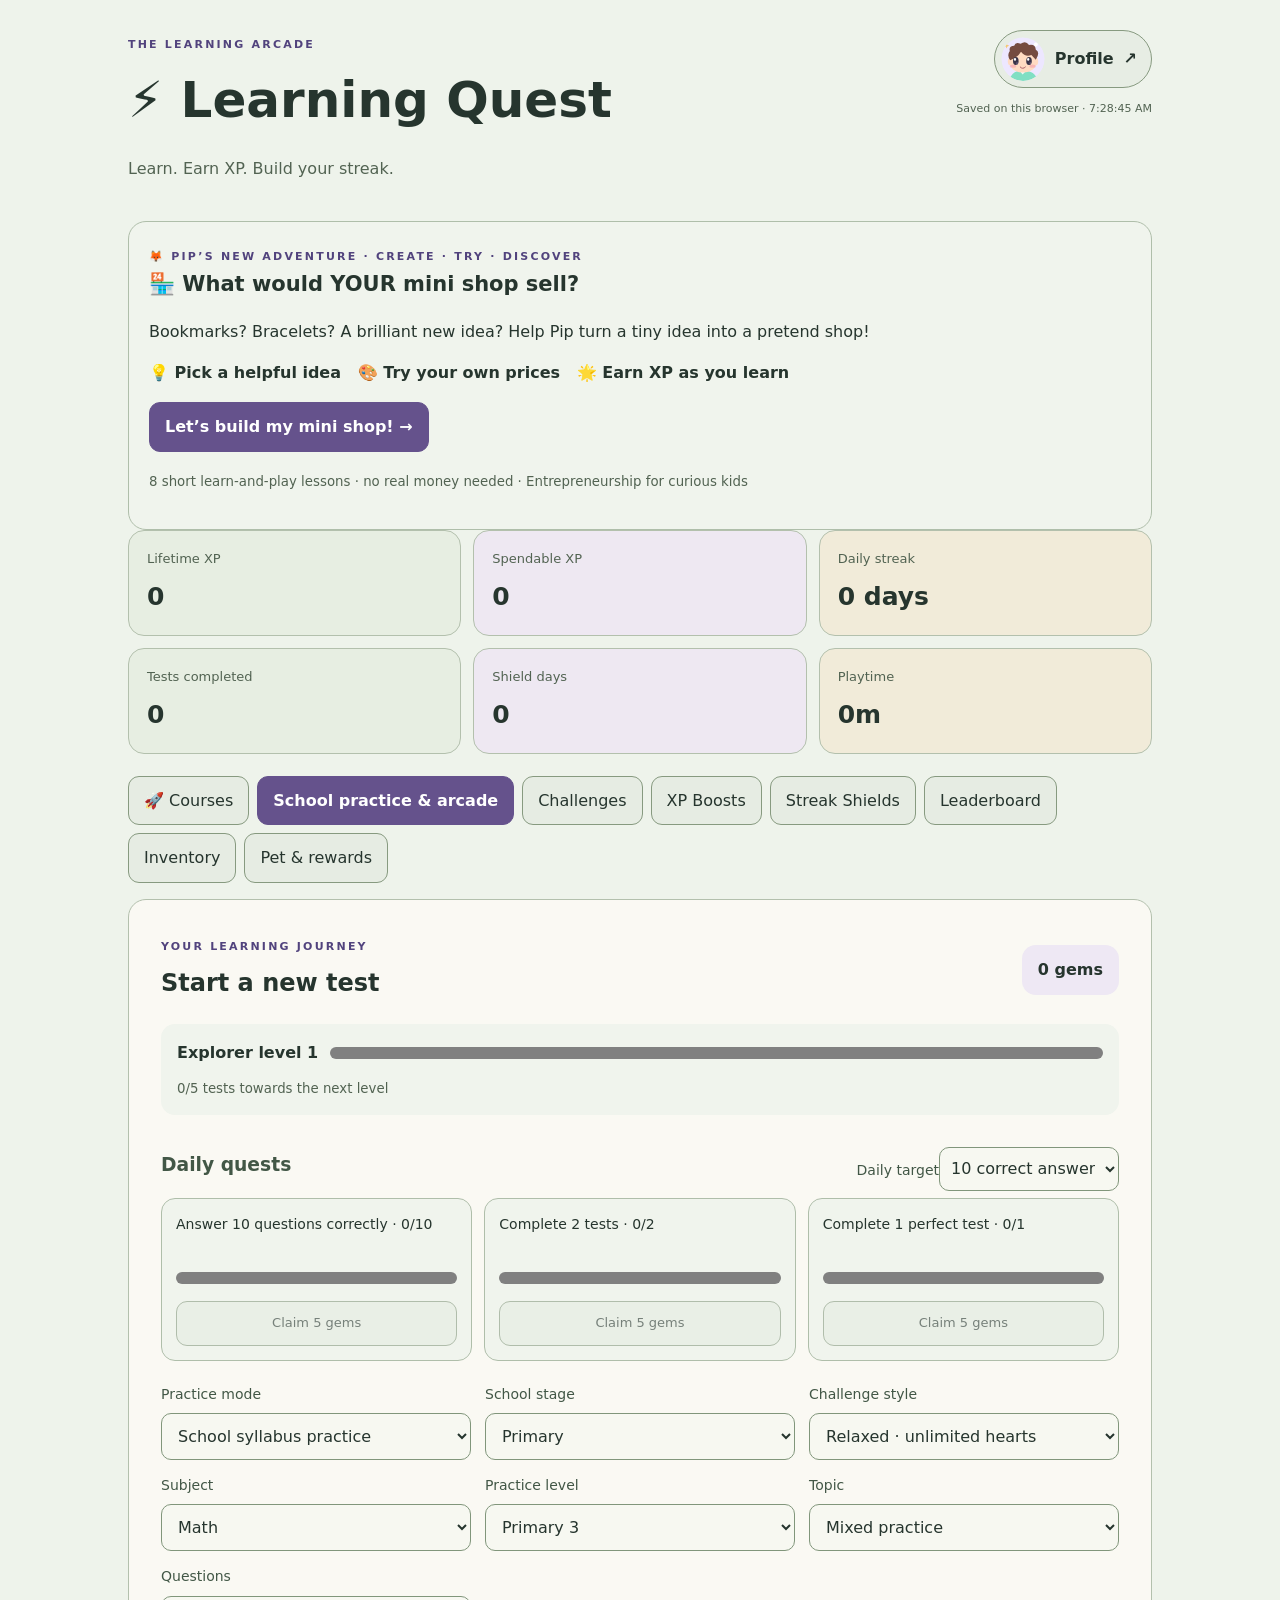
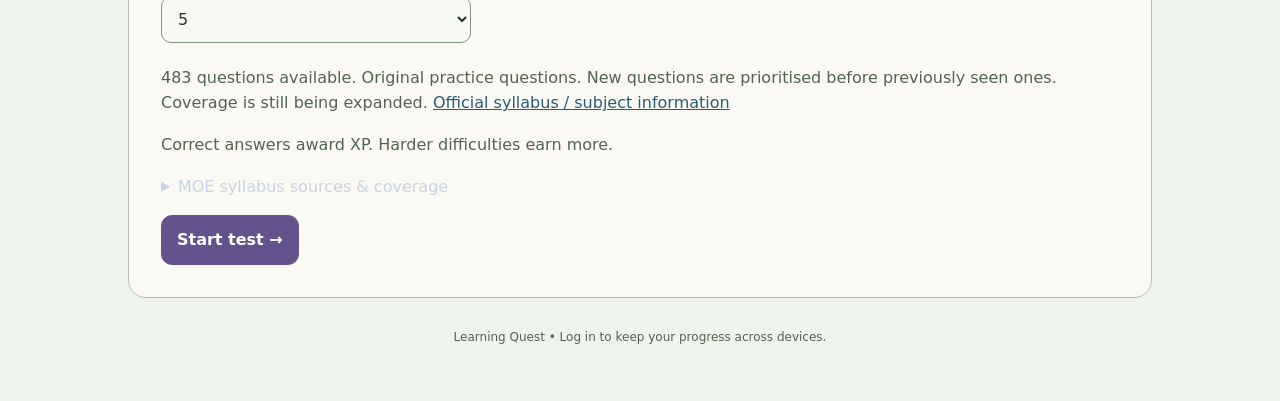
==== index.html @ 277ab1b5 "Publish English bank and start-up funding simulation" ====
<!doctype html><html lang="en"><head><meta charset="utf-8"><meta name="viewport" content="width=device-width,initial-scale=1"><title>Learning Quest</title><link rel="stylesheet" href="style.css?v=soft-daylight3"></head><body><main class="wrap"><aside id="accountReminder" class="account-reminder" aria-label="Protect your existing progress" hidden><div><strong>Keep your progress on every device</strong><p>You already have learning progress. Set up a username and password to keep your scores, pet and outfits when you switch devices.</p></div><div class="account-reminder-actions"><button id="accountSetup" class="primary">Set up username &amp; password</button><button id="accountLater">Remind me tomorrow</button></div></aside><header><div><span class="eyebrow">THE LEARNING ARCADE</span><h1>⚡ Learning Quest</h1><p>Learn. Earn XP. Build your streak.</p></div><div class="profile"><button class="account-button" data-tab="profile" aria-label="Open profile"><span id="accountAvatar" class="account-avatar"></span><span>Profile</span><span aria-hidden="true">↗</span></button><input id="username" type="hidden"><small id="saveStatus">Progress saves automatically on this browser.</small><p id="nameMessage" class="notice" aria-live="polite"></p></div></header><section class="profile-block"><span class="eyebrow">🦊 PIP’S NEW ADVENTURE · CREATE · TRY · DISCOVER</span><h2>🏪 What would YOUR mini shop sell?</h2><p>Bookmarks? Bracelets? A brilliant new idea? Help Pip turn a tiny idea into a pretend shop!</p><p><strong>💡 Pick a helpful idea &nbsp; 🎨 Try your own prices &nbsp; 🌟 Earn XP as you learn</strong></p><button id="coursesShortcut" class="primary">Let’s build my mini shop! →</button><p><small>8 short learn-and-play lessons · no real money needed · Entrepreneurship for curious kids</small></p></section><section class="stats"><div><span>Lifetime XP</span><strong id="total">0</strong></div><div><span>Spendable XP</span><strong id="wallet">0</strong></div><div><span>Daily streak</span><strong id="streak">0 days</strong></div><div><span>Tests completed</span><strong id="completed">0</strong></div><div><span>Shield days</span><strong id="shields">0</strong></div><div><span>Playtime</span><strong id="playtime">0m</strong></div></section><nav><button id="coursesNav">🚀 Courses</button><button data-tab="play" class="active">School practice &amp; arcade</button><button data-tab="challenges">Challenges</button><button data-tab="shop">XP Boosts</button><button data-tab="shield">Streak Shields</button><button data-tab="leaderboard">Leaderboard</button><button data-tab="inventory">Inventory</button><button data-tab="companion">Pet &amp; rewards</button></nav><section id="courses" class="panel" hidden><span class="eyebrow">LEARN SOMETHING NEW</span><h1>Courses</h1><p>Read a lesson, explore an example, then check your understanding.</p><div id="courseContent"></div></section><section id="play" class="panel"><div id="setup"><div class="journey-header"><div><span class="eyebrow">YOUR LEARNING JOURNEY</span><h2>Start a new test</h2></div><strong id="gems">0 gems</strong></div><section class="journey"><strong id="journeyLevel"></strong><progress id="journeyProgress" max="5" value="0"></progress><small id="journeyText"></small></section><section class="daily-section"><div class="between"><h3>Daily quests</h3><label>Daily target<select id="dailyGoal"><option value="5">5 correct answers</option><option value="10">10 correct answers</option><option value="20">20 correct answers</option><option value="30">30 correct answers</option></select></label></div><div id="dailyQuests" class="quest-grid"></div></section><div id="resumeCard" hidden><p id="resumeSummary"></p><button id="resumeTest" class="primary">Continue saved test</button></div><div class="formgrid"><label>Practice mode<select id="practiceMode"><option value="moe">School syllabus practice</option><option value="arcade">Arcade challenges</option></select></label><label id="stageLabel">School stage<select id="schoolStage"><option value="primary">Primary</option><option value="secondary">Secondary</option><option value="jc">JC / Pre-U</option></select></label><label>Challenge style<select id="sessionStyle"><option value="relaxed">Relaxed · unlimited hearts</option><option value="hearts">Challenge · 5 hearts</option></select></label><label>Subject<select id="subject"><option>Math</option><option>Science</option><option>English</option><option>Geography</option><option>History</option><option>Coding</option></select></label><label id="gradeLabel">Practice level<select id="primaryGrade"></select></label><label id="topicLabel">Topic<select id="moeTopic"></select></label><label id="difficultyLabel" hidden>Difficulty<select id="difficulty"></select></label><label>Questions<select id="count"><option>5</option><option>10</option><option>20</option><option>50</option></select></label></div><p id="curriculumNote" class="muted"></p><p class="muted">Correct answers award XP. Harder difficulties earn more.</p><details class="syllabus-info"><summary>MOE syllabus sources &amp; coverage</summary><p>Original practice questions with MOE subject and syllabus references. The directory covers the subjects listed on the consulted primary, secondary and JC pages; school-specific and third-language offerings can differ. Primary now has authored grade plans, concept checks and guided responses; Secondary and JC offer selected year-based question banks for the populated subjects. Primary plans expand practice across the official learning areas but are not an exhaustive mapping of every syllabus outcome or textbook lesson. Not official examination questions or a complete syllabus course. Listening, speaking, extended writing and practical science need additional activities. English uses lower (P1–P2), middle (P3–P4) and upper (P5–P6) practice bands.</p><ul><li><a href="https://cms.moe.gov.sg/assets/92bff26d-b2b4-4535-b868-b8415c744b91/2021%20Primary%20Mathematics%20Syllabus%20P1%20to%20P6%20Updated%20October%202025.pdf" target="_blank" rel="noopener">2021 Primary Mathematics — October 2025 update</a>: selected number, measurement, geometry and data topics.</li><li><a href="https://www.moe.gov.sg/media/files/primary/syllabus/ba3562d3-5b31-4459-8693-45cde7b97273.pdf" target="_blank" rel="noopener">2023 Primary Science</a>: selected P3–P6 diversity, cycles, systems, interactions and energy topics.</li><li><a href="https://www.moe.gov.sg/media/files/primary/b8eb0437-67fb-4042-a26c-64fef2af12df.pdf" target="_blank" rel="noopener">2020 Primary English Language</a>: grammar, vocabulary, reading and writing choices.</li></ul><p>Arcade mode retains the original challenges. Check the official documents for cohort dates, G1/G2/G3 and H1/H2/H3 requirements. Practical work, speaking and essay assessment are not covered by these MCQs.</p><details class="syllabus-info"><summary>All subjects &amp; official syllabus links</summary><div id="subjectDirectory"></div></details></details><button id="start" class="primary">Start test →</button></div><div id="quiz" hidden><button id="backToSetup">← Back to subjects</button><div class="game-status"><strong id="heartStatus"></strong><strong id="comboStatus"></strong></div><div id="heartHelp" hidden><p>Your hearts are used up. You can continue this test in relaxed mode without losing progress.</p><button id="relaxChallenge">Continue in relaxed mode</button></div><div class="between"><span id="progress"></span><span id="score"></span></div><div class="bar"><i id="progressbar"></i></div><p id="questionTopic" class="muted"></p><h2 id="question"></h2><div id="answers" class="answers"></div><p id="feedback" aria-live="polite"></p><button id="next" class="primary" hidden>Next →</button></div><div id="results" hidden><h2>Test complete!</h2><p id="resultSummary"></p><p id="resultSave" aria-live="polite"></p><button id="retryResult" hidden>Retry saving result</button><button id="again" class="primary">Play again</button></div></section><section id="challenges" class="panel" hidden><div class="between"><h2>Challenge hub</h2><button id="syncRounds">Sync progress</button></div><p id="syncStatus" class="muted" aria-live="polite"></p><small id="pendingCount"></small><div class="challenge-cards"><article class="challenge-card"><span class="challenge-icon">⏱️</span><h3>60-second match</h3><p>Match words with meanings or equations with answers. Earn XP for each correct pair.</p><label>Subject<select id="matchSubject"></select></label><button id="matchStart" class="primary">Start matching</button></article><article class="challenge-card"><span class="challenge-icon">📚</span><h3>Mistake review</h3><p id="mistakeCount"></p><p id="reviewSummary"></p><label>Subject<select id="reviewSubject"></select></label><button id="reviewStart" class="primary">Start review</button></article></div><section id="matchRunner" class="mini-game" hidden><div class="between"><strong id="matchTimer"></strong><strong id="matchScore"></strong></div><div class="matching-grid"><div><h4>Prompt</h4><div id="matchLeft" class="pair-column"></div></div><div><h4>Answer</h4><div id="matchRight" class="pair-column"></div></div></div><p id="matchFeedback" aria-live="polite"></p></section><section id="reviewRunner" class="mini-game" hidden><div class="between"><strong id="reviewProgress"></strong><button id="reviewPause">Pause & save</button></div><h3 id="reviewQuestion"></h3><div id="reviewAnswers" class="answers"></div><p id="reviewFeedback" aria-live="polite"></p><button id="reviewNext" class="primary" hidden>Next →</button></section><div class="challenge-cards"><article class="challenge-card"><span class="challenge-icon">🏅</span><h3 id="monthlyTitle">Monthly collection</h3><p>Claim 30 daily quest rewards to collect this month’s badge.</p><progress id="monthlyProgress" max="30" value="0"></progress><p id="monthlyCount"></p><button id="monthlyClaim">Claim badge + 20 gems</button></article><article class="challenge-card"><span class="challenge-icon">🤝</span><h3>Friend quest</h3><p>Team up to answer 100 questions correctly. Earn 15 gems each.</p><p>Invite code: <strong id="friendCode">No team yet</strong> <button id="friendCopy" hidden>Copy</button></p><button id="friendCreate">Create this week’s team</button><label>Friend’s invite code<input id="friendJoinCode" maxlength="8" placeholder="Enter an 8-character code" autocomplete="off"></label><div class="action-row"><button id="friendJoin">Join team</button><button id="refreshFriends">Refresh</button></div><div id="friendMembers"></div><progress id="friendProgress" max="100" value="0"></progress><p id="friendProgressText"></p><button id="friendClaim" disabled>Claim 15 gems</button><p id="friendStatus" class="muted" aria-live="polite"></p></article></div></section><section id="profile" class="panel profile-page" hidden><section class="profile-block account-panel"><h2>Your account</h2><p id="accountMigrationInfo" class="account-migration-info" hidden>Your existing scores, pet, outfits and unfinished test will be kept when you create an account. Your old nickname is a display name; it does not have a login password yet. If you already created an account on another device, log in instead.</p><p>Use the same username and password on your phone, iPad or computer.</p><div id="accountForm"><div class="formgrid"><label>Username<input id="loginUsername" autocomplete="username" autocapitalize="none" spellcheck="false" maxlength="20" placeholder="e.g. littlefox7"></label><label>Password<input id="loginPassword" type="password" autocomplete="current-password" minlength="6" maxlength="128" placeholder="At least 6 characters"></label></div><div class="account-actions"><button id="accountLogin" class="primary">Log in</button><button id="accountRegister">Create account &amp; save my progress</button></div><small>Username: 3–20 English letters, numbers or underscores. No email needed. Remember your password; password recovery is not available yet.</small></div><div id="accountSigned" hidden><strong id="accountUsernameText"></strong><div class="account-actions"><button id="accountRetry">Sync now</button><button id="accountRelogin">Log in again</button><button id="accountLogout">Log out</button></div></div><p id="accountStatus" role="status" aria-live="polite"></p><button id="accountLoad" hidden>Load cloud progress</button><button id="accountKeepAppearance" hidden>Save this device’s avatar &amp; pet name</button></section><div class="profile-page-nav"><button data-tab="play">← Back to learning</button><button id="profileShare">Copy progress card</button></div><div class="profile-hero"><div id="profileHeroAvatar" class="profile-hero-avatar"></div><div><span class="eyebrow">YOUR LEARNER PROFILE</span><h1 id="profileHeroName"></h1><p id="profileExplorer"></p><small id="profileCloudStatus"></small><div id="profilePinned" class="profile-pins"></div></div></div><p id="profileShareStatus" class="muted" aria-live="polite"></p><textarea id="profileShareText" readonly hidden aria-label="Progress card text"></textarea><section class="profile-name-edit"><label for="profileName">Nickname</label><div class="profile-name-row"><input id="profileName" maxlength="20" autocomplete="nickname" placeholder="Your nickname"><button id="saveProfile" class="primary">Save changes</button></div><small>2–20 characters. Letters, numbers, spaces, dots, underscores and hyphens are supported.</small><p id="profileStatus" aria-live="polite"></p></section><div class="profile-stats"><div><span>🔥 Current streak</span><strong id="profileStreak"></strong></div><div><span>⚡ Lifetime XP</span><strong id="profileLifetime"></strong></div><div><span>📝 Tests completed</span><strong id="profileTests"></strong></div><div><span>🎯 Best combo</span><strong id="profileCombo"></strong></div><div><span>💎 Gems</span><strong id="profileGems"></strong></div><div><span>⏱️ Learning time</span><strong id="profileMinutes"></strong></div></div><section class="profile-companion-card"><div id="profilePetArt"></div><div><h2>Your companion</h2><p id="profilePetSummary"></p><button data-tab="companion">Pet, subject levels &amp; shop →</button></div></section><details class="profile-edit"><summary>Customize avatar</summary><div class="profile-editor"><div id="avatarPreview" class="avatar-preview"></div><div><div class="avatar-upload"><button id="uploadAvatar">Upload my avatar</button><button id="removeUploadedAvatar" hidden>Use my Q-style avatar</button><input type="file" id="avatarPhotoFile" accept="image/jpeg,image/png,image/webp" hidden><p>JPG, PNG or WebP · up to 8 MB. The centre of your photo becomes a square avatar. Your avatar is visible in leagues, team quests and to people adding you.</p><p id="avatarUploadStatus" role="status" aria-live="polite"></p></div><div class="avatar-controls"><label>Skin tone<select id="avatarskin"><option value="peach">Peach</option><option value="tan">Tan</option><option value="brown">Brown</option><option value="deep">Deep</option><option value="rose">Rose</option><option value="gold">Gold</option></select></label><label>Hair style<select id="avatarhair"><option value="short">Short</option><option value="curly">Curly</option><option value="spiky">Spiky</option><option value="bald">Bald</option></select></label><label>Hair colour<select id="avatarhairColor"><option value="brown">Brown</option><option value="black">Black</option><option value="gold">Gold</option><option value="purple">Purple</option><option value="red">Red</option></select></label><label>Outfit<select id="avatarshirt"><option value="violet">Purple</option><option value="mint">Mint</option><option value="blue">Blue</option><option value="pink">Pink</option><option value="gold">Gold</option><option value="red">Red</option></select></label><label>Expression<select id="avatareyes"><option value="happy">Happy</option><option value="calm">Calm</option><option value="wink">Wink</option></select></label><label>Accessory<select id="avataraccessory"><option value="none">None</option><option value="glasses">Glasses</option><option value="cap">Cap</option></select></label></div></div></div><p class="muted">Log in to save your personal progress across devices. Guest progress stays in this browser.</p></details><section class="profile-block"><div class="between"><h2>Your last 7 days</h2><label>Daily goal<select id="profileGoal"><option value="5">5 correct answers</option><option value="10">10 correct answers</option><option value="20">20 correct answers</option><option value="30">30 correct answers</option></select></label></div><div id="profileWeek" class="profile-week"></div><p id="profileWeekSummary"></p><small id="profileTracking"></small></section><section class="profile-block connections"><div class="between"><h2>Your friends</h2><button id="refreshFriendsList">Refresh friends</button></div><p>Ask your friend for their username. They must accept your request before you can see each other’s learning progress.</p><div class="friend-search"><label>Friend’s username<input id="friendSearch" autocomplete="off" autocapitalize="none" spellcheck="false" maxlength="20" placeholder="Exact username"></label><button id="addFriend" class="primary">Send friend request</button></div><p id="friendListStatus" role="status" aria-live="polite"></p><div id="friendList" class="connections-grid"></div><h3>Friend requests</h3><div id="friendRequests" class="connections-grid"></div><details><summary>Blocked accounts</summary><div id="friendBlocked" class="connections-grid"></div></details></section><div class="profile-social-grid"><section class="profile-block"><h2>🏆 Weekly league</h2><p id="profileLeagueSummary">Your league updates when you open this page.</p><button data-tab="leaderboard">View league</button></section><section class="profile-block"><h2>🤝 Your learning team</h2><p id="profileTeamSummary"></p><button data-tab="challenges">Open friend quest</button></section></div><section class="profile-block"><h2>Achievement showcase</h2><p class="muted">Pin up to 3 earned badges to your profile.</p><p id="profilePinStatus" aria-live="polite"></p><div id="profileBadgeGrid" class="badge-grid"></div></section><section class="profile-block"><h2>Monthly collection</h2><div id="monthlyBadges" class="badge-grid"></div></section><section class="profile-block"><h2>Recent activity</h2><ul id="profileRecent" class="profile-recent"></ul></section></section><section id="companion" class="panel companion-page" hidden><div class="profile-page-nav"><button data-tab="play">← Back to learning</button><button data-tab="profile">Profile</button></div><h1>Your learning companion</h1><p class="muted">Learn, grow and make it yours. No lost progress for taking a break.</p><div class="pet-layout"><div><button id="petHello" class="pet-hello" aria-label="Say hello to your pet"><span id="petArt"></span></button><h2 id="petHeading"></h2><p id="petFood"></p><button id="feedPet" class="primary">Feed pet · 1 food</button><p id="petMessage" aria-live="polite"></p><progress id="petLevelProgress" max="5" value="0"></progress><p id="petGrowth"></p></div><section class="pet-settings"><h2>Meet your pet</h2><label>Companion<select id="petKind"><option value="fox">Fox</option><option value="cat">Cat</option><option value="penguin">Penguin</option></select></label><label>Pet name<input id="petName" maxlength="16"></label><button id="savePetName">Save pet name</button><p>Earn 1 food for every 5 different correct answers each day (Singapore time), up to 10 food a day. Repeating the same question that day does not earn extra food.</p><p id="petToday"></p></section></div><section class="profile-block"><h2>Subject levels</h2><p class="muted">Solve different school-practice questions to climb from Starter to Bronze, Silver and Gold. Repeating a solved question never adds points. Bronze earns 2 gems, Silver 3 and Gold 5, once per subject/year. Levels describe this practice bank, not full syllabus certification.</p><div id="subjectLevels" class="subject-level-grid"></div></section><section class="profile-block"><div class="between"><h2>Dress-up shop</h2><strong id="rewardGems"></strong></div><p class="muted">Spend gems on avatar frames, Profile backdrops and pet accessories. Owned items can be equipped again for free.</p><p id="rewardShopStatus" aria-live="polite"></p><div id="rewardShop" class="reward-shop-grid"></div></section></section><section id="shop" class="panel" hidden><h2>XP Boost Shop</h2><p class="muted">Choose a multiplier up to 1 quinvigintillion × (10⁷⁸×) and duration up to 720 hours. Only one boost can be active at a time. Boost time keeps running even if you close the game.</p><div class="formgrid"><label>Multiplier<select id="multiplier"></select></label><label>Duration<select id="duration"></select></label></div><p>Price: <strong id="boostPrice"></strong> XP</p><button class="primary" id="buyBoost">Buy boost</button><p id="boostMessage" class="notice"></p><h3>Active boost</h3><p id="activeBoost">None</p></section><section id="shield" class="panel" hidden><h2>Streak Shield Shop</h2><p class="muted">Shields automatically protect your streak on missed days. They preserve your streak but don't increase it.</p><label>Protection package<select id="shieldOption"></select></label><p>Price: <strong id="shieldPrice"></strong> XP</p><button id="buyShield" class="primary">Buy shields</button><p id="shieldMessage" class="notice"></p></section><section id="leaderboard" class="panel" hidden><h2>Leaderboard</h2><section class="league-section"><div class="between"><h3 id="leagueTitle">Weekly league</h3><button id="refreshLeague">Refresh league</button></div><p class="muted">A new league starts every Monday in Singapore time. Each correct answer earns 1 point; XP boosts do not affect rankings. The top 3 with points move up. With at least 10 players, the bottom 3 move down.</p><p id="leagueStatus" aria-live="polite"></p><div class="table-scroll"><table><thead><tr><th>Rank</th><th>Player</th><th>Correct this week</th></tr></thead><tbody id="leagueRows"></tbody></table></div><small>Completed rounds sync online. Offline rounds count in the week they sync. Scores are submitted by players.</small></section><p class="muted">Online leaderboard — complete a test to record your name and score. Ranked by accuracy, then correct answers. Scores are submitted by players, without account verification.</p><button id="refreshBoard">Refresh leaderboard</button><p id="boardStatus" aria-live="polite"></p><div class="table-scroll"><table><thead><tr><th>Rank</th><th>Player</th><th>Subject</th><th>Difficulty</th><th>Score</th><th>Accuracy</th><th>Completed</th></tr></thead><tbody id="rankings"></tbody></table></div></section><section id="inventory" class="panel" hidden><h2>Inventory & progress</h2><p id="inventoryText"></p><p class="muted">Logged-in progress syncs to your account. Guest progress stays on this device. Export a backup before switching accounts if you want a separate copy.</p><h3>Achievement badges</h3><div id="badgeShelf" class="badge-grid"></div><h3>Gem rewards</h3><p>Daily quests award gems. Unlock a colour theme once, then switch freely.</p><div class="skin-buttons"><button id="skinViolet">Violet · free</button><button id="skinMint">Mint · 10 gems</button><button id="skinGold">Gold · 20 gems</button></div><p id="skinMessage" aria-live="polite"></p><h3>Save &amp; restore progress</h3><p>Answers and current test scores are saved after each question. After refreshing, choose Play → Continue saved test. To move progress between browsers or website addresses, export a backup here and import it on the other address.</p><button id="exportProgress">Export progress backup</button><button id="importProgress">Import progress backup</button><input type="file" id="progressFile" accept="application/json,.json" hidden><p id="backupMessage" aria-live="polite"></p><button id="reset" class="danger">Reset local progress</button></section><footer>Learning Quest • Log in to keep your progress across devices.</footer></main><div id="gameToast" role="status" aria-live="polite" hidden></div><script src="questions.js"></script><script src="curriculum.js?v=moe2"></script><script src="primary-expansion.js?v=primary4"></script><script src="chinese-practice.js?v=rewards1"></script><script src="mixed-practice.js?v=rewards1"></script><script src="subject-library.js?v=clean2"></script><script src="secondary-jc.js?v=rewards1"></script><script src="gamification.js?v=rewards1"></script><script src="primary-activities.js?v=primary4"></script><script src="match-bank.js?v=rewards1"></script><script src="extras.js?v=friends1"></script><script src="practice-variety.js?v=rewards1"></script><script src="profile-page.js?v=friends1"></script><script src="learning-rewards.js?v=syncfix2"></script><script src="accounts.js?v=syncfix1"></script><script src="friends-profile.js?v=syncfix1"></script><script src="extra-subjects.js?v=entrepreneurship1"></script><script src="app.js?v=entrepreneurship1"></script><script src="courses.js?v=adventure5"></script><script src="ssic-catalog.js?v=2025"></script><script src="business-adventure.js?v=banksfunding4"></script></body></html>
---- style.css ----
:root{font-family:Inter,ui-sans-serif,system-ui,-apple-system,Segoe UI,sans-serif;color:#26352e;background:#eef3eb}*{box-sizing:border-box}body{margin:0;background:radial-gradient(ellipse at 15% 0%,#e3eddf 0%,transparent 48%),#eef3eb;min-height:100vh}.wrap{max-width:1060px;margin:auto;padding:30px 18px}header{display:flex;justify-content:space-between;align-items:center;gap:24px;flex-wrap:wrap;margin-bottom:24px}h1{font-size:clamp(30px,5vw,50px);margin:4px 0}h2{margin-top:0}.eyebrow{letter-spacing:.2em;color:#51437d;font-size:11px;font-weight:800}header p,.muted,footer,small{color:#526352}.profile{background:#f6f5ef;padding:14px;border-radius:14px}.profile label{display:block}.profile input{display:block;margin-top:6px}.profile small{display:block;margin-top:6px}.stats{display:grid;grid-template-columns:repeat(3,1fr);gap:12px;margin-bottom:22px}.stats div{background:#faf9f3;border:1px solid #b3c0ad;border-radius:16px;padding:18px}.stats span{display:block;color:#526352;font-size:13px}.stats strong{display:block;font-size:clamp(16px,2.5vw,25px);margin-top:7px;overflow-wrap:anywhere}nav{display:flex;gap:8px;flex-wrap:wrap;margin-bottom:16px}button,select,input{font:inherit}button{cursor:pointer;border:1px solid #879a80;border-radius:11px;padding:11px 15px;color:#26352e;background:#e6ece3}button:hover{filter:brightness(1.2)}nav button.active,.primary{background:#65528c;border-color:#65528c;color:white;font-weight:700}.danger{background:#5b2532}.panel{background:#faf9f3;border:1px solid #b3c0ad;padding:clamp(18px,4vw,32px);border-radius:18px;min-height:280px}label{color:#425746;font-size:14px}select,input{background:#f0f4ed;color:white;border:1px solid #81967b;border-radius:10px;padding:12px;width:100%;margin-top:8px}.formgrid{display:grid;grid-template-columns:repeat(3,1fr);gap:14px;margin:22px 0}.answers{display:grid;grid-template-columns:repeat(2,1fr);gap:12px}.answers button{text-align:left;min-height:60px}.answers button.correct{border-color:#44d59a;background:#164c42}.answers button.wrong{border-color:#ff758c;background:#5a283b}.between{display:flex;justify-content:space-between;color:#425746}.bar{height:8px;background:#2d3854;border-radius:99px;overflow:hidden;margin:12px 0 26px}.bar i{display:block;height:100%;background:#6b83ff;width:0%}.notice{min-height:20px;color:#b7c7ff}table{width:100%;border-collapse:collapse}td,th{text-align:left;padding:13px;border-bottom:1px solid #2b3754}footer{text-align:center;padding:30px 0;font-size:12px}@media(max-width:650px){.stats{grid-template-columns:repeat(2,1fr)}.formgrid,.answers{grid-template-columns:1fr}.wrap{padding:18px 12px}nav button{flex:1}}

.table-scroll{overflow-x:auto}#rankings td{overflow-wrap:anywhere}#boardStatus,#resultSave{min-height:1.5em}

.syllabus-info{margin:16px 0;color:#c9d3e5}.syllabus-info summary{cursor:pointer}.syllabus-info a,#curriculumNote a{color:#255d78}#questionTopic{font-weight:600}

#resumeCard{padding:14px;border:1px solid #65528c;border-radius:12px;margin-bottom:20px}#subjectDirectory details{padding:8px 0;border-bottom:1px solid #b3c0ad}.profile{max-width:400px}[hidden]{display:none!important}

:root{--accent:#65528c;--accent-soft:#e5dfef}body[data-theme="mint"]{--accent:#20ab8d;--accent-soft:#15463f}body[data-theme="gold"]{--accent:#b88124;--accent-soft:#463820}nav button.active,.primary{background:var(--accent);border-color:var(--accent)}.journey-header,.game-status{display:flex;align-items:center;justify-content:space-between;gap:12px;flex-wrap:wrap}.journey-header h2{margin:6px 0}.journey-header>strong{padding:12px 16px;background:var(--accent-soft);border-radius:14px}.journey{display:grid;grid-template-columns:auto 1fr;gap:12px;align-items:center;padding:16px;background:#f0f4ed;border-radius:14px;margin:16px 0}.journey small{grid-column:1/-1}progress{accent-color:var(--accent);height:12px;width:100%;border:0;border-radius:10px;overflow:hidden}.quest-grid,.badge-grid{display:grid;grid-template-columns:repeat(3,1fr);gap:12px}.quest-card{padding:14px;border:1px solid #afbeaa;border-radius:14px;background:#f0f4ed}.quest-card p{margin-top:0;font-size:14px;min-height:36px}.quest-card button{width:100%;margin-top:12px;font-size:13px}.quest-card button:disabled{cursor:default;opacity:.6}.daily-section .between{align-items:center;gap:20px}.daily-section select{font-size:12px;padding:7px;max-width:180px}.learning-trail{display:flex;gap:10px;flex-wrap:wrap}.trail-node{border-radius:24px;border-bottom-width:4px}.trail-node.done{background:var(--accent-soft);border-color:var(--accent)}.game-status{padding:14px;background:#f0f4ed;border-radius:12px;margin-bottom:20px}#heartStatus{color:#a0344d}#comboStatus{color:#6b4b12}#heartHelp{padding:14px;border:1px solid #a0344d;border-radius:12px;margin-bottom:18px}#resumeCard{margin-top:20px}.badge{padding:16px;background:#f0f4ed;border-radius:14px;border:1px solid #afbeaa}.badge.earned{border-color:#f1c56c}.badge.locked{opacity:.65}.badge small{display:block;margin-top:8px}.skin-buttons{display:flex;gap:10px;flex-wrap:wrap}#gameToast{position:fixed;bottom:24px;left:50%;transform:translateX(-50%);background:var(--accent-soft);border:2px solid var(--accent);padding:16px 22px;border-radius:18px;font-weight:bold;z-index:10;max-width:90vw;box-shadow:0 8px 30px #0008;text-align:center}.pop{animation:reward-pop .35s ease-out}@keyframes reward-pop{from{opacity:0;transform:translateX(-50%) translateY(15px) scale(.9)}to{opacity:1;transform:translateX(-50%) translateY(0) scale(1)}}@media(max-width:650px){.quest-grid,.badge-grid{grid-template-columns:1fr}.journey{grid-template-columns:1fr}.daily-section .between{align-items:flex-start;flex-wrap:wrap}.daily-section h3{margin-top:10px}}@media(prefers-reduced-motion:reduce){.pop{animation:none}}

.activity-list{display:grid;gap:10px;margin:16px 0}.activity-card{padding:16px;background:#f0f4ed;border:1px solid #afbeaa;border-radius:14px}.activity-card summary{cursor:pointer;font-weight:600}.activity-card textarea{display:block;width:100%;box-sizing:border-box;margin:8px 0;padding:12px;background:#f7f8f1;border:1px solid #81967b;border-radius:10px;color:#26352e;font:inherit;resize:vertical}.activity-card small,.activity-card strong{display:block;margin:12px 0}.activity-card a{color:#255d78}.activity-card li{margin:8px 0}

.challenge-cards{display:grid;grid-template-columns:1fr 1fr;gap:18px;margin:20px 0}.challenge-card,.mini-game,.league-section{background:#f0f4ed;border:1px solid #afbeaa;border-radius:18px;padding:20px}.challenge-card h3{margin:8px 0}.challenge-card p{line-height:1.5}.challenge-card label{display:block;margin:12px 0}.challenge-card button{margin:6px 0}.challenge-icon{font-size:32px}.challenge-card progress{height:16px}.action-row{display:flex;gap:10px;flex-wrap:wrap}.mini-game{margin:22px 0}.mini-game>.between{padding-bottom:12px;font-size:19px}.matching-grid{display:grid;grid-template-columns:1fr 1fr;gap:14px}.pair-column{display:grid;gap:9px}.pair-tile{min-height:62px;white-space:normal;overflow-wrap:anywhere;text-align:center;border-bottom-width:4px;font-size:15px}.pair-tile.selected{border-color:#9caaff;background:#ded8ee}.pair-tile.matched{background:#d7ecdd;border-color:#37bfa3;opacity:.65}.pair-tile:disabled{cursor:default}.profile-editor{display:grid;grid-template-columns:220px 1fr;gap:28px;align-items:start}.avatar-preview{padding:20px;background:#f0f4ed;border-radius:24px}.avatar-svg{display:block;width:100%;height:auto}.avatar-controls{display:grid;grid-template-columns:repeat(3,1fr);gap:14px;margin:20px 0}.tiny-avatar{display:inline-block;width:40px;vertical-align:middle;margin-right:10px}.league-section{margin-bottom:24px}.league-section small{display:block;margin-top:14px;color:#526352}.my-rank{background:#e5dfef}.monthly-badge{padding:20px;border:1px solid #e8b54a;border-radius:16px;background:#f0e7cf;text-align:center;font-weight:bold}#friendCode{letter-spacing:2px;color:#6b4b12}#pendingCount{color:#6b4b12}#matchTimer{color:#6b4b12}.challenge-card input,.profile-editor input{width:100%;box-sizing:border-box}button:disabled{cursor:default}@media(max-width:700px){.challenge-cards{grid-template-columns:1fr}.profile-editor{grid-template-columns:1fr}.avatar-preview{max-width:170px;margin:auto}.avatar-controls{grid-template-columns:1fr 1fr}.pair-tile{font-size:13px;min-height:75px;padding:10px}.mini-game{padding:14px}.matching-grid{gap:10px}nav{flex-wrap:wrap}}

header{align-items:flex-start}.profile{background:transparent;padding:0;max-width:340px}.account-button{display:flex;align-items:center;gap:10px;margin-left:auto;margin-bottom:12px;padding:6px 14px 6px 6px;border-radius:999px;background:#e7ede4;font-weight:700}.account-avatar{width:44px;height:44px;display:block}.account-button.active{border-color:var(--accent);box-shadow:0 0 0 2px var(--accent-soft)}.profile>label{font-size:12px}.profile input{padding:9px}.profile small{font-size:11px}.profile-editor{grid-template-columns:260px 1fr}.avatar-preview{background:linear-gradient(145deg,#e2e9dc,#eaf0e6);padding:24px;box-shadow:inset 0 0 0 1px #657bff33}.avatar-controls select{padding:10px}.profile-editor>div>label{display:block}@media(max-width:700px){header{gap:16px}.profile{width:100%;max-width:none}.profile>label,.profile>small,.profile>.notice{display:none}.account-button{margin-bottom:0}.profile-editor{grid-template-columns:1fr}.avatar-preview{max-width:220px}}

@media(max-width:700px){header{position:relative;padding-top:62px}.profile{position:absolute;top:0;right:0;width:auto}.profile>.notice{display:none}}
body[data-page="profile"] .wrap{max-width:920px;padding-top:16px}body[data-page="profile"] main>header,body[data-page="profile"] main>.stats,body[data-page="profile"] main>nav,body[data-page="profile"] main>footer{display:none}.profile-page{padding:24px}.profile-page-nav{display:flex;justify-content:space-between;gap:10px;margin-bottom:24px}.profile-hero{display:flex;align-items:center;gap:24px;margin-bottom:20px}.profile-hero-avatar{width:130px;flex-shrink:0;padding:8px;background:#e2e9dc;border-radius:28px}.profile-hero h1{font-size:clamp(24px,4vw,38px);overflow-wrap:anywhere;margin:8px 0}.profile-hero p{margin:8px 0}.profile-pins{display:flex;gap:8px;flex-wrap:wrap;margin-top:14px}.profile-pin{padding:7px 10px;border:1px solid #5a5280;border-radius:999px;background:#f0e7cf;font-size:12px}.profile-stats{display:grid;grid-template-columns:repeat(3,minmax(0,1fr));gap:12px;margin:20px 0}.profile-stats>div{padding:16px;background:#f0f4ed;border:1px solid #afbeaa;border-radius:14px}.profile-stats span{display:block;color:#425746;font-size:13px}.profile-stats strong{display:block;font-size:22px;margin-top:8px;overflow-wrap:anywhere}.profile-edit{border:1px solid #afbeaa;border-radius:16px;padding:16px;margin:22px 0}.profile-edit summary{cursor:pointer;font-weight:700}.profile-edit .profile-editor{margin-top:22px}.profile-block{margin-top:22px;padding:20px;background:#f0f4ed;border:1px solid #afbeaa;border-radius:18px}.profile-block h2{font-size:21px}.profile-block .between{align-items:center;gap:16px;flex-wrap:wrap}.profile-block .between h2{margin-bottom:8px}.profile-block select{padding:8px;font-size:13px}.profile-week{display:grid;grid-template-columns:repeat(7,minmax(0,1fr));gap:6px;margin:20px 0}.profile-day{padding:12px 2px;text-align:center;background:#eaf0e6;border:1px solid #afbeaa;border-radius:12px}.profile-day.practiced{border-color:#48c7a7;background:#d7ecdd}.profile-day span,.profile-day small{display:block;font-size:11px}.profile-day strong{display:block;margin:8px 0;font-size:22px}.profile-social-grid{display:grid;grid-template-columns:1fr 1fr;gap:16px}.profile-social-grid .profile-block{min-width:0}.profile-block .badge button{margin-top:12px;font-size:12px}.profile-recent{list-style:none;padding:0;margin:0}.profile-recent li{padding:14px 0;border-bottom:1px solid #afbeaa}.profile-recent small{display:block;margin-top:6px}#profileShareText{width:100%;min-height:120px;background:#f0f4ed;color:#26352e;padding:12px;font:inherit;border-radius:12px;border:1px solid #afbeaa}@media(max-width:650px){body[data-page="profile"] .wrap{padding:12px 10px}.profile-page{padding:16px}.profile-page-nav{margin-bottom:20px}.profile-page-nav button{font-size:12px;padding:10px}.profile-hero{align-items:flex-start;gap:14px}.profile-hero-avatar{width:90px;border-radius:20px}.profile-hero .eyebrow{font-size:9px;letter-spacing:.12em}.profile-hero h1{font-size:24px}.profile-hero small{font-size:11px}.profile-stats{grid-template-columns:repeat(2,minmax(0,1fr));gap:8px}.profile-stats>div{padding:12px}.profile-stats strong{font-size:19px}.profile-social-grid{grid-template-columns:1fr;gap:0}.profile-block{padding:14px}.profile-day{padding:10px 1px}.profile-day small{font-size:9px}.profile-day strong{font-size:18px}.profile-week{gap:4px}}
/* Responsive touch layouts: phone, tablet portrait and tablet landscape. */
html{scroll-padding-top:16px}button,select,input,summary{touch-action:manipulation}button,select,input:not([type="hidden"]){min-height:44px}select,input,textarea{font-size:16px}button{overflow-wrap:anywhere}button:focus-visible,select:focus-visible,input:focus-visible,summary:focus-visible{outline:3px solid #a9b8ff;outline-offset:3px}.between{gap:12px;flex-wrap:wrap}.formgrid,.profile-editor,.avatar-controls,.challenge-cards,.answers{min-width:0}.formgrid>*,.profile-editor>*,.avatar-controls>*,.challenge-cards>*,.answers>*{min-width:0}.panel,.challenge-card,.profile-block{overflow-wrap:anywhere}.table-scroll{max-width:100%;overscroll-behavior-x:contain}.table-scroll table{min-width:600px}.league-section table{min-width:380px}.profile-edit summary{min-height:44px;padding:10px 0}.profile-block select,.avatar-controls select,.daily-section select{font-size:16px}.profile-week{overflow-x:auto}.profile-hero>div:last-child{min-width:0}.profile-page-nav{flex-wrap:wrap}.profile-page-nav button{min-height:44px;font-size:14px}.wrap{padding-bottom:max(24px,env(safe-area-inset-bottom))}#quiz,#matchRunner,#reviewRunner{scroll-margin-top:16px}
@media(min-width:651px) and (max-width:1024px){.formgrid{grid-template-columns:repeat(2,minmax(0,1fr))}.profile-editor{grid-template-columns:180px minmax(0,1fr);gap:20px}.avatar-controls{grid-template-columns:repeat(2,minmax(0,1fr))}.profile-page{padding:22px}.profile-day span,.profile-day small{font-size:12px}.quest-grid{grid-template-columns:repeat(3,minmax(0,1fr))}.quest-card button{min-height:44px;padding:10px}.challenge-card{padding:18px}}
@media(max-width:650px){.formgrid,.answers,.challenge-cards{grid-template-columns:minmax(0,1fr)}.profile-editor{grid-template-columns:minmax(0,1fr)}.profile-stats span,.stats span{font-size:13px}.profile-page-nav button{font-size:14px;padding:10px 12px}.profile-hero small{font-size:12px}.profile-day span{font-size:12px}.profile-day small{font-size:10px}.profile-day strong{font-size:20px}nav{display:grid;grid-template-columns:repeat(2,minmax(0,1fr));gap:8px}nav button{font-size:14px;padding:10px 8px}.profile-edit{padding:12px}.profile-block .between>label{width:100%}.profile-week{gap:4px}.profile-page{padding:14px}.pair-tile{font-size:15px;min-height:64px}.stats div{padding:14px}.answers button{font-size:16px;padding:14px;min-height:56px}}
@media(max-width:360px){.profile-hero{gap:10px}.profile-hero-avatar{width:72px}.profile-hero h1{font-size:22px}.profile-page-nav button{font-size:13px}.profile-week{grid-template-columns:repeat(7,minmax(35px,1fr))}.profile-pin{font-size:11px}.profile-stats>div{padding:10px}}

.profile-name-edit{padding:16px;background:#f0f4ed;border:1px solid #afbeaa;border-radius:16px;margin:16px 0}.profile-name-row{display:flex;gap:10px;align-items:center;margin:8px 0}.profile-name-row input{min-width:0;flex:1;margin:0}.profile-name-row button{flex-shrink:0}.profile-name-edit small{display:block;line-height:1.5}.profile-name-edit p:empty{display:none}@media(max-width:450px){.profile-name-row{flex-wrap:wrap}.profile-name-row input{flex-basis:100%}.profile-name-row button{width:100%}}
body[data-page="companion"] .wrap{max-width:1040px;padding-top:16px}body[data-page="companion"] main>header,body[data-page="companion"] main>.stats,body[data-page="companion"] main>nav,body[data-page="companion"] main>footer{display:none}.companion-page h1{font-size:clamp(25px,4vw,38px)}.pet-layout{display:grid;grid-template-columns:1fr 1fr;gap:24px;align-items:center}.pet-layout>div{text-align:center}.pet-hello{display:block;background:none;border:0;padding:0;margin:12px auto;max-width:230px;width:100%}.pet-svg{display:block;width:100%;height:auto}.pet-settings{padding:22px;background:#f0f4ed;border:1px solid #afbeaa;border-radius:20px}.pet-settings label{display:block;margin:16px 0}.pet-settings p{line-height:1.55}.pet-layout progress{max-width:300px}.subject-level-grid{display:grid;grid-template-columns:repeat(2,minmax(0,1fr));gap:14px}.subject-level-card{padding:18px;background:#eaf0e6;border:1px solid #afbeaa;border-radius:16px}.subject-level-card h3{font-size:16px;line-height:1.4}.subject-level-card strong{font-size:20px}.subject-level-card small{display:block;margin-top:12px}.tier-bronze{border-color:#b98b66}.tier-silver{border-color:#afb9cf}.tier-gold{border-color:#eec86b}.reward-shop-grid{display:grid;grid-template-columns:repeat(3,minmax(0,1fr));gap:14px}.reward-shop-card{padding:18px;background:#eaf0e6;border:1px solid #afbeaa;border-radius:16px}.reward-shop-card h3{font-size:16px;min-height:40px}.reward-item-icon{font-size:36px}.reward-shop-card small{display:block;min-height:36px}.reward-shop-card button{width:100%;margin-top:12px;font-size:14px}.profile-companion-card{display:flex;align-items:center;gap:18px;border:1px solid #afbeaa;border-radius:18px;padding:16px;background:#edf2e8;margin:20px 0}.profile-companion-card>div:first-child{width:86px;flex-shrink:0}.profile-companion-card h2{font-size:19px;margin:0}.profile-companion-card p{margin:8px 0}.profile-companion-card button{font-size:14px}.pet-fed{animation:pet-bounce .45s ease-out}@keyframes pet-bounce{0%,100%{transform:translateY(0)}45%{transform:translateY(-14px) rotate(-5deg)}70%{transform:translateY(-5px) rotate(4deg)}}body[data-avatar-frame="frame-starlight"] #accountAvatar,body[data-avatar-frame="frame-starlight"] .profile-hero-avatar,body[data-avatar-frame="frame-starlight"] .avatar-preview{outline:3px solid #f4d478;box-shadow:0 0 18px #f4d47855}body[data-avatar-frame="frame-rainbow"] #accountAvatar,body[data-avatar-frame="frame-rainbow"] .profile-hero-avatar,body[data-avatar-frame="frame-rainbow"] .avatar-preview{outline:4px solid #e697cf;box-shadow:0 0 0 7px #78d5c8}body[data-avatar-frame="frame-leaf"] #accountAvatar,body[data-avatar-frame="frame-leaf"] .profile-hero-avatar,body[data-avatar-frame="frame-leaf"] .avatar-preview{outline:3px solid #74d5a6;box-shadow:0 0 15px #74d5a655}body[data-profile-scene="scene-ocean"] .profile-hero{background:linear-gradient(135deg,#19476b,#18334f);padding:18px;border-radius:20px}body[data-profile-scene="scene-sunset"] .profile-hero{background:linear-gradient(135deg,#693958,#3d2c60);padding:18px;border-radius:20px}body[data-profile-scene="scene-garden"] .profile-hero{background:linear-gradient(135deg,#204c43,#213b41);padding:18px;border-radius:20px}@media(max-width:700px){.pet-layout{grid-template-columns:minmax(0,1fr);gap:16px}.pet-hello{max-width:190px}.pet-settings{padding:16px}.subject-level-grid{grid-template-columns:minmax(0,1fr)}.reward-shop-grid{grid-template-columns:repeat(2,minmax(0,1fr));gap:10px}.reward-shop-card{padding:12px}.reward-shop-card h3{font-size:15px}.reward-shop-card button{font-size:13px;padding:10px 8px}.profile-companion-card{gap:12px;padding:12px}.profile-companion-card>div:first-child{width:66px}.profile-companion-card button{font-size:13px}.companion-page{padding:16px}body[data-page="companion"] .wrap{padding:12px 10px}nav button[data-tab="companion"]{grid-column:1/-1}}@media(prefers-reduced-motion:reduce){.pet-fed{animation:none}}
.reward-preview{width:100%;height:100px;display:flex;align-items:center;justify-content:center;border-radius:16px;background:#e7ece5;margin-bottom:12px}.reward-preview .avatar-svg,.reward-preview .pet-svg{width:80px;height:80px;border-radius:20px}.reward-preview.frame-starlight .avatar-svg{outline:3px solid #f4d478;box-shadow:0 0 16px #f4d47877}.reward-preview.frame-rainbow .avatar-svg{outline:3px solid #e697cf;box-shadow:0 0 0 6px #78d5c8}.reward-preview.frame-leaf .avatar-svg{outline:3px solid #74d5a6}.reward-preview.scene-ocean{background:linear-gradient(135deg,#19476b,#18334f)}.reward-preview.scene-sunset{background:linear-gradient(135deg,#693958,#3d2c60)}.reward-preview.scene-garden{background:linear-gradient(135deg,#204c43,#213b41)}

.account-actions{display:flex;flex-wrap:wrap;gap:10px;margin:16px 0}.account-panel input{width:100%;box-sizing:border-box}.account-panel small{display:block;line-height:1.5}@media(max-width:700px){.account-actions button{flex:1 1 140px}}

.account-reminder{border:1px solid #8396ed;background:#e8eee2;border-radius:18px;padding:18px;margin-bottom:18px}.account-reminder strong{font-size:18px}.account-reminder p{margin:8px 0 14px;line-height:1.5}.account-reminder-actions{display:flex;gap:10px;flex-wrap:wrap}.account-migration-info{border-left:3px solid #8291ff;padding:12px;background:#e8eee2;border-radius:8px;line-height:1.5}@media(max-width:650px){.account-reminder-actions button{width:100%}.account-reminder{padding:16px}}

.uploaded-avatar{object-fit:cover;display:block;width:100%;height:100%;border-radius:inherit}.avatar-upload{margin-bottom:18px}.avatar-upload p{font-size:14px;line-height:1.5}.avatar-upload button{margin:0 8px 8px 0}.connections-grid{display:grid;grid-template-columns:repeat(2,minmax(0,1fr));gap:12px}.connection-card{background:#eaf0e6;border:1px solid #afbeaa;border-radius:16px;padding:16px;min-width:0}.connection-person{display:flex;gap:12px;align-items:center}.connection-person .tiny-avatar{width:54px;height:54px;flex-shrink:0}.connection-person strong,.connection-person small{display:block;overflow-wrap:anywhere}.connection-person small{margin-top:5px}.connection-actions{display:flex;gap:8px;flex-wrap:wrap}.connection-actions button{font-size:14px}.friend-search{display:flex;align-items:flex-end;gap:12px}.friend-search label{flex:1;min-width:0}.friend-search input{width:100%;box-sizing:border-box;margin-bottom:0}.friend-search button{margin-bottom:0;min-height:46px}.connections details{margin-top:20px}#friendBlocked .connection-card{display:flex;justify-content:space-between;gap:10px;align-items:center}@media(max-width:650px){.connections-grid{grid-template-columns:minmax(0,1fr)}.friend-search{flex-direction:column;align-items:stretch}.connection-actions button{flex:1 1 110px}.avatar-upload button{width:100%}}

.account-avatar{flex:0 0 44px;width:44px;height:44px;border-radius:50%;overflow:hidden}.account-avatar>.avatar-svg{display:block;width:100%;height:100%;object-fit:cover;border-radius:50%}

/* A bright, readable space for learn-first courses. */
#courses{background:#fff9ed;color:#24324a;border:2px solid #ebca85;box-shadow:0 10px 30px #0002}
#courses .eyebrow{color:#6b3c9e}
#courses p{line-height:1.8;max-width:70ch}
#courses button,#coursesShortcut,#coursesNav{min-height:48px}
#courses button{background:#f0eaff;border:2px solid #7150a0;color:#382454;font-weight:700;margin:6px 8px 6px 0}
#courses button:hover{background:#e4d8fb;filter:none}
#courses button:focus-visible{outline:3px solid #126a80;outline-offset:3px}
#courses button:disabled{opacity:.65;cursor:default}
#courses .profile-block{background:#fff;border:2px solid #b9dbd1;border-radius:20px;padding:22px;margin:16px 0}
#courses .profile-block:nth-of-type(even){border-color:#c9b9e8;background:#fcfaff}
#courses progress{width:min(100%,500px);height:22px;accent-color:#187a62;display:block;margin:15px 0}
#courses .course-story{background:white;padding:18px 22px;border-left:5px solid #deac45;border-radius:12px;font-size:1.1rem}
#courses .course-activity{background:#e7f5f0;border:2px solid #75ad9b;border-radius:18px;padding:20px;margin:20px 0}
#courses label{color:#24324a;display:block;margin:12px 0}
#courses input{background:white;color:#24324a;border:2px solid #487c71;max-width:240px}
#courses [role=status]{padding:14px;border-radius:12px;background:#e7f5f0;color:#18493c}
@media(prefers-reduced-motion:reduce){#courses *{scroll-behavior:auto!important}}

/* Consistent soft daylight palette throughout Learning Quest. */
:root{color-scheme:light;color:#26352e;background:#eef3eb;--accent:#65528c;--accent-soft:#eee8f4}
body{background:#eef3eb;color:#26352e;line-height:1.6}
body[data-skin]{background:#eef3eb;color:#26352e}
button,select,input,textarea{color:#26352e}
input,select,textarea{background:#f7f8f1}
nav button.active,.primary,button.primary{background:#65528c;border-color:#65528c;color:#fff}
button:hover{filter:none;background:#dce6d8}
button.primary:hover,nav button.active:hover{background:#554277;color:#fff}
button:disabled{opacity:.65}
a{color:#255d78}
button:focus-visible,input:focus-visible,select:focus-visible,textarea:focus-visible,summary:focus-visible{outline:3px solid #346f65;outline-offset:3px}
.answers button.correct{background:#d7ecdd;color:#174c33;border-color:#44785a}
.answers button.wrong{background:#f5e0df;color:#7a2932;border-color:#a95d62}
#heartStatus{color:#a0344d}
.bar{background:#dbe4d6}
.stats div:nth-child(3n+1){background:#e7eee2}
.stats div:nth-child(3n+2){background:#eee8f2}
.stats div:nth-child(3n){background:#f1ebd9}
.badge,.challenge-card,.mini-game,.league-section,.profile-block,.quest-card{color:#26352e}
.profile-hero[style]{color:inherit}
body[data-profile-scene] .profile-hero{color:#f5f7f0}
body[data-profile-scene] .profile-hero small{color:#e3ebdf}
@media(prefers-reduced-motion:reduce){*{scroll-behavior:auto!important}}
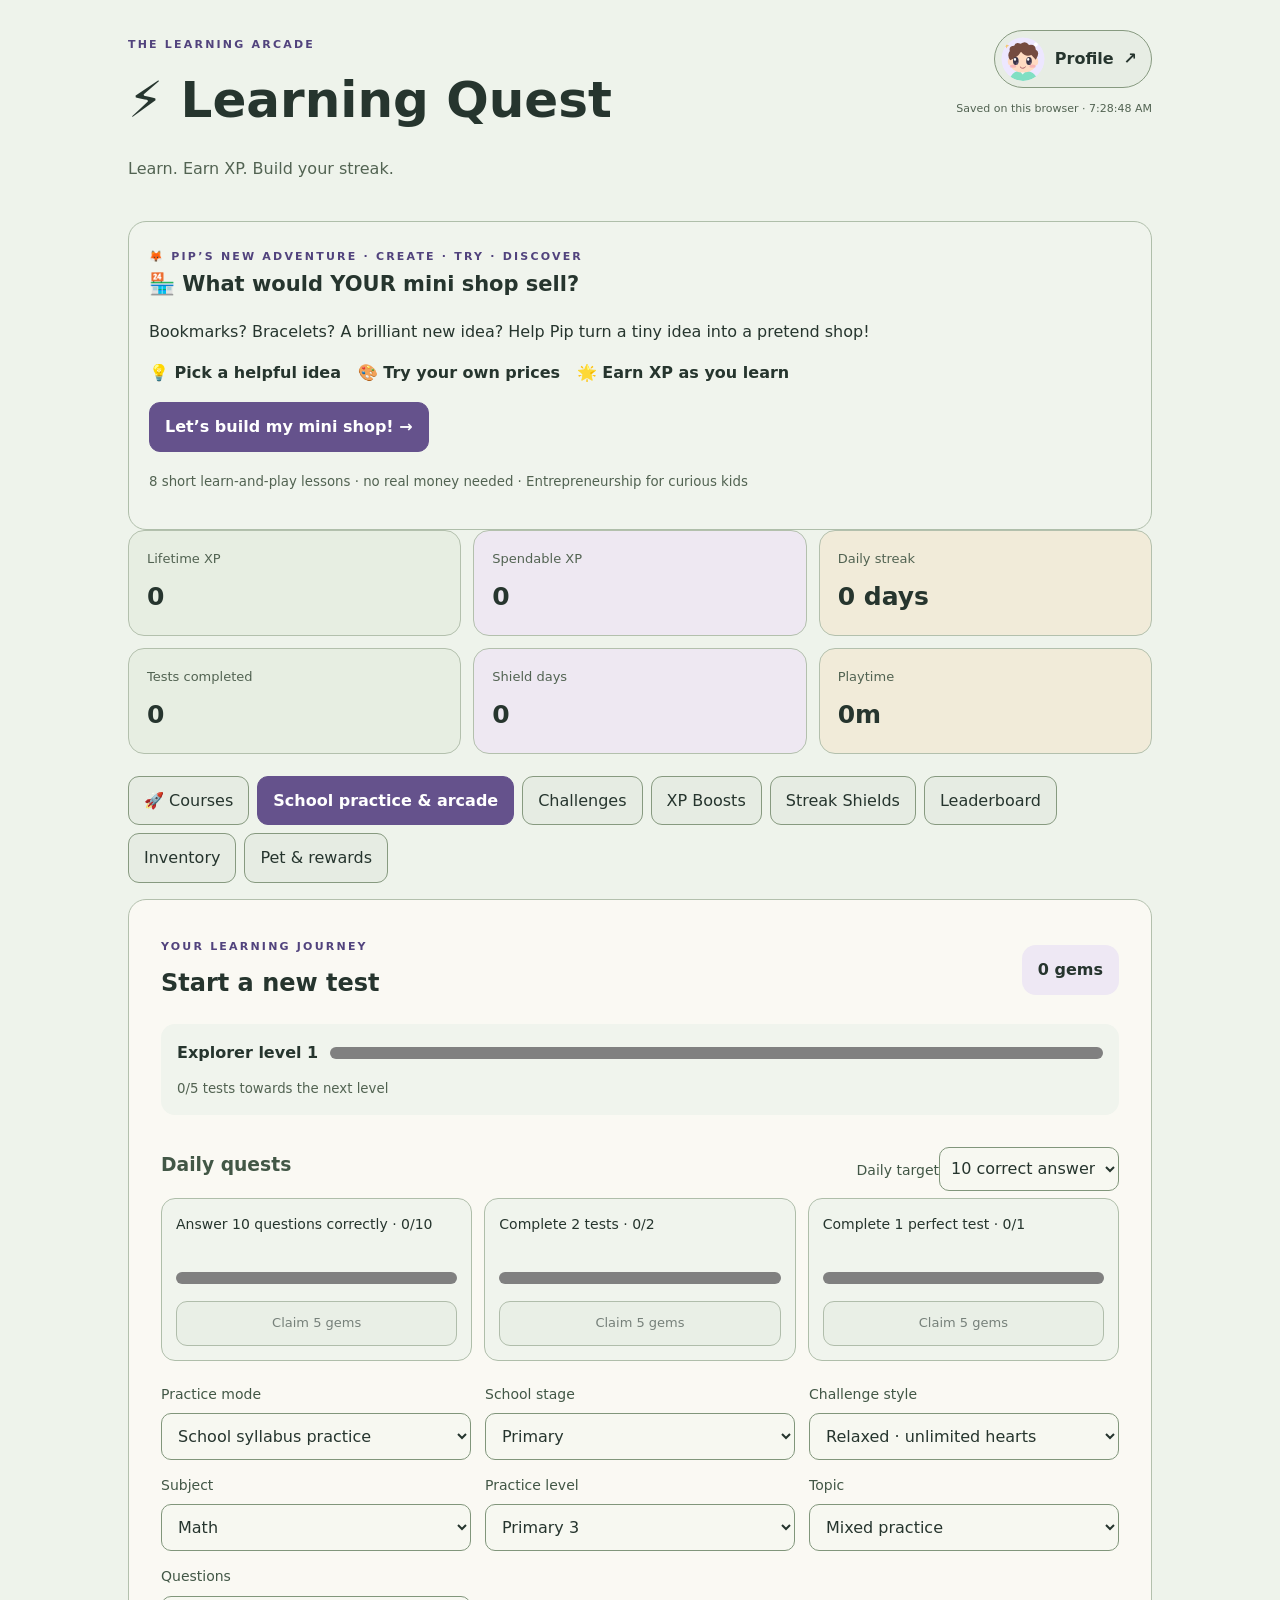
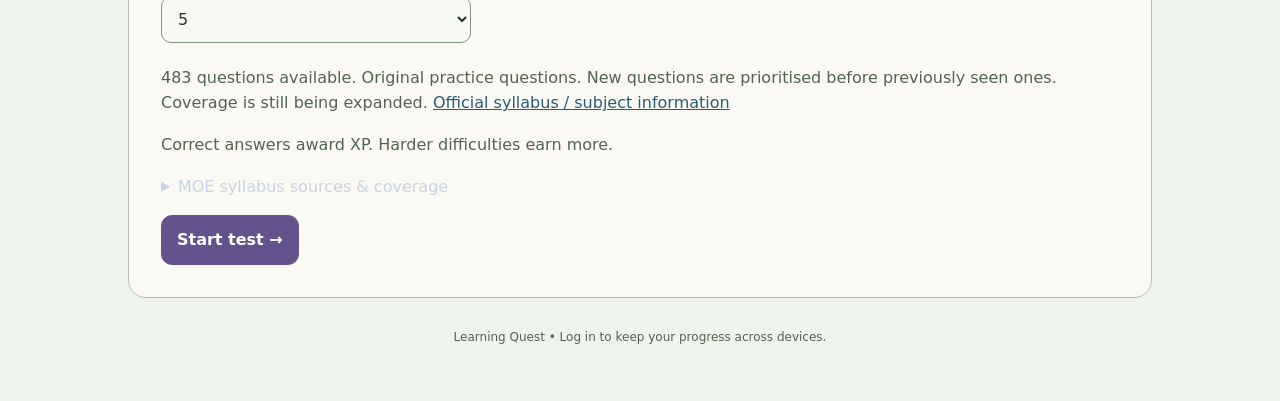
==== commit eb3d8366: "Refresh custom funding summary update" ====
--- a/index.html
+++ b/index.html
@@ -1 +1 @@
-<!doctype html><html lang="en"><head><meta charset="utf-8"><meta name="viewport" content="width=device-width,initial-scale=1"><title>Learning Quest</title><link rel="stylesheet" href="style.css?v=soft-daylight3"></head><body><main class="wrap"><aside id="accountReminder" class="account-reminder" aria-label="Protect your existing progress" hidden><div><strong>Keep your progress on every device</strong><p>You already have learning progress. Set up a username and password to keep your scores, pet and outfits when you switch devices.</p></div><div class="account-reminder-actions"><button id="accountSetup" class="primary">Set up username &amp; password</button><button id="accountLater">Remind me tomorrow</button></div></aside><header><div><span class="eyebrow">THE LEARNING ARCADE</span><h1>⚡ Learning Quest</h1><p>Learn. Earn XP. Build your streak.</p></div><div class="profile"><button class="account-button" data-tab="profile" aria-label="Open profile"><span id="accountAvatar" class="account-avatar"></span><span>Profile</span><span aria-hidden="true">↗</span></button><input id="username" type="hidden"><small id="saveStatus">Progress saves automatically on this browser.</small><p id="nameMessage" class="notice" aria-live="polite"></p></div></header><section class="profile-block"><span class="eyebrow">🦊 PIP’S NEW ADVENTURE · CREATE · TRY · DISCOVER</span><h2>🏪 What would YOUR mini shop sell?</h2><p>Bookmarks? Bracelets? A brilliant new idea? Help Pip turn a tiny idea into a pretend shop!</p><p><strong>💡 Pick a helpful idea &nbsp; 🎨 Try your own prices &nbsp; 🌟 Earn XP as you learn</strong></p><button id="coursesShortcut" class="primary">Let’s build my mini shop! →</button><p><small>8 short learn-and-play lessons · no real money needed · Entrepreneurship for curious kids</small></p></section><section class="stats"><div><span>Lifetime XP</span><strong id="total">0</strong></div><div><span>Spendable XP</span><strong id="wallet">0</strong></div><div><span>Daily streak</span><strong id="streak">0 days</strong></div><div><span>Tests completed</span><strong id="completed">0</strong></div><div><span>Shield days</span><strong id="shields">0</strong></div><div><span>Playtime</span><strong id="playtime">0m</strong></div></section><nav><button id="coursesNav">🚀 Courses</button><button data-tab="play" class="active">School practice &amp; arcade</button><button data-tab="challenges">Challenges</button><button data-tab="shop">XP Boosts</button><button data-tab="shield">Streak Shields</button><button data-tab="leaderboard">Leaderboard</button><button data-tab="inventory">Inventory</button><button data-tab="companion">Pet &amp; rewards</button></nav><section id="courses" class="panel" hidden><span class="eyebrow">LEARN SOMETHING NEW</span><h1>Courses</h1><p>Read a lesson, explore an example, then check your understanding.</p><div id="courseContent"></div></section><section id="play" class="panel"><div id="setup"><div class="journey-header"><div><span class="eyebrow">YOUR LEARNING JOURNEY</span><h2>Start a new test</h2></div><strong id="gems">0 gems</strong></div><section class="journey"><strong id="journeyLevel"></strong><progress id="journeyProgress" max="5" value="0"></progress><small id="journeyText"></small></section><section class="daily-section"><div class="between"><h3>Daily quests</h3><label>Daily target<select id="dailyGoal"><option value="5">5 correct answers</option><option value="10">10 correct answers</option><option value="20">20 correct answers</option><option value="30">30 correct answers</option></select></label></div><div id="dailyQuests" class="quest-grid"></div></section><div id="resumeCard" hidden><p id="resumeSummary"></p><button id="resumeTest" class="primary">Continue saved test</button></div><div class="formgrid"><label>Practice mode<select id="practiceMode"><option value="moe">School syllabus practice</option><option value="arcade">Arcade challenges</option></select></label><label id="stageLabel">School stage<select id="schoolStage"><option value="primary">Primary</option><option value="secondary">Secondary</option><option value="jc">JC / Pre-U</option></select></label><label>Challenge style<select id="sessionStyle"><option value="relaxed">Relaxed · unlimited hearts</option><option value="hearts">Challenge · 5 hearts</option></select></label><label>Subject<select id="subject"><option>Math</option><option>Science</option><option>English</option><option>Geography</option><option>History</option><option>Coding</option></select></label><label id="gradeLabel">Practice level<select id="primaryGrade"></select></label><label id="topicLabel">Topic<select id="moeTopic"></select></label><label id="difficultyLabel" hidden>Difficulty<select id="difficulty"></select></label><label>Questions<select id="count"><option>5</option><option>10</option><option>20</option><option>50</option></select></label></div><p id="curriculumNote" class="muted"></p><p class="muted">Correct answers award XP. Harder difficulties earn more.</p><details class="syllabus-info"><summary>MOE syllabus sources &amp; coverage</summary><p>Original practice questions with MOE subject and syllabus references. The directory covers the subjects listed on the consulted primary, secondary and JC pages; school-specific and third-language offerings can differ. Primary now has authored grade plans, concept checks and guided responses; Secondary and JC offer selected year-based question banks for the populated subjects. Primary plans expand practice across the official learning areas but are not an exhaustive mapping of every syllabus outcome or textbook lesson. Not official examination questions or a complete syllabus course. Listening, speaking, extended writing and practical science need additional activities. English uses lower (P1–P2), middle (P3–P4) and upper (P5–P6) practice bands.</p><ul><li><a href="https://cms.moe.gov.sg/assets/92bff26d-b2b4-4535-b868-b8415c744b91/2021%20Primary%20Mathematics%20Syllabus%20P1%20to%20P6%20Updated%20October%202025.pdf" target="_blank" rel="noopener">2021 Primary Mathematics — October 2025 update</a>: selected number, measurement, geometry and data topics.</li><li><a href="https://www.moe.gov.sg/media/files/primary/syllabus/ba3562d3-5b31-4459-8693-45cde7b97273.pdf" target="_blank" rel="noopener">2023 Primary Science</a>: selected P3–P6 diversity, cycles, systems, interactions and energy topics.</li><li><a href="https://www.moe.gov.sg/media/files/primary/b8eb0437-67fb-4042-a26c-64fef2af12df.pdf" target="_blank" rel="noopener">2020 Primary English Language</a>: grammar, vocabulary, reading and writing choices.</li></ul><p>Arcade mode retains the original challenges. Check the official documents for cohort dates, G1/G2/G3 and H1/H2/H3 requirements. Practical work, speaking and essay assessment are not covered by these MCQs.</p><details class="syllabus-info"><summary>All subjects &amp; official syllabus links</summary><div id="subjectDirectory"></div></details></details><button id="start" class="primary">Start test →</button></div><div id="quiz" hidden><button id="backToSetup">← Back to subjects</button><div class="game-status"><strong id="heartStatus"></strong><strong id="comboStatus"></strong></div><div id="heartHelp" hidden><p>Your hearts are used up. You can continue this test in relaxed mode without losing progress.</p><button id="relaxChallenge">Continue in relaxed mode</button></div><div class="between"><span id="progress"></span><span id="score"></span></div><div class="bar"><i id="progressbar"></i></div><p id="questionTopic" class="muted"></p><h2 id="question"></h2><div id="answers" class="answers"></div><p id="feedback" aria-live="polite"></p><button id="next" class="primary" hidden>Next →</button></div><div id="results" hidden><h2>Test complete!</h2><p id="resultSummary"></p><p id="resultSave" aria-live="polite"></p><button id="retryResult" hidden>Retry saving result</button><button id="again" class="primary">Play again</button></div></section><section id="challenges" class="panel" hidden><div class="between"><h2>Challenge hub</h2><button id="syncRounds">Sync progress</button></div><p id="syncStatus" class="muted" aria-live="polite"></p><small id="pendingCount"></small><div class="challenge-cards"><article class="challenge-card"><span class="challenge-icon">⏱️</span><h3>60-second match</h3><p>Match words with meanings or equations with answers. Earn XP for each correct pair.</p><label>Subject<select id="matchSubject"></select></label><button id="matchStart" class="primary">Start matching</button></article><article class="challenge-card"><span class="challenge-icon">📚</span><h3>Mistake review</h3><p id="mistakeCount"></p><p id="reviewSummary"></p><label>Subject<select id="reviewSubject"></select></label><button id="reviewStart" class="primary">Start review</button></article></div><section id="matchRunner" class="mini-game" hidden><div class="between"><strong id="matchTimer"></strong><strong id="matchScore"></strong></div><div class="matching-grid"><div><h4>Prompt</h4><div id="matchLeft" class="pair-column"></div></div><div><h4>Answer</h4><div id="matchRight" class="pair-column"></div></div></div><p id="matchFeedback" aria-live="polite"></p></section><section id="reviewRunner" class="mini-game" hidden><div class="between"><strong id="reviewProgress"></strong><button id="reviewPause">Pause & save</button></div><h3 id="reviewQuestion"></h3><div id="reviewAnswers" class="answers"></div><p id="reviewFeedback" aria-live="polite"></p><button id="reviewNext" class="primary" hidden>Next →</button></section><div class="challenge-cards"><article class="challenge-card"><span class="challenge-icon">🏅</span><h3 id="monthlyTitle">Monthly collection</h3><p>Claim 30 daily quest rewards to collect this month’s badge.</p><progress id="monthlyProgress" max="30" value="0"></progress><p id="monthlyCount"></p><button id="monthlyClaim">Claim badge + 20 gems</button></article><article class="challenge-card"><span class="challenge-icon">🤝</span><h3>Friend quest</h3><p>Team up to answer 100 questions correctly. Earn 15 gems each.</p><p>Invite code: <strong id="friendCode">No team yet</strong> <button id="friendCopy" hidden>Copy</button></p><button id="friendCreate">Create this week’s team</button><label>Friend’s invite code<input id="friendJoinCode" maxlength="8" placeholder="Enter an 8-character code" autocomplete="off"></label><div class="action-row"><button id="friendJoin">Join team</button><button id="refreshFriends">Refresh</button></div><div id="friendMembers"></div><progress id="friendProgress" max="100" value="0"></progress><p id="friendProgressText"></p><button id="friendClaim" disabled>Claim 15 gems</button><p id="friendStatus" class="muted" aria-live="polite"></p></article></div></section><section id="profile" class="panel profile-page" hidden><section class="profile-block account-panel"><h2>Your account</h2><p id="accountMigrationInfo" class="account-migration-info" hidden>Your existing scores, pet, outfits and unfinished test will be kept when you create an account. Your old nickname is a display name; it does not have a login password yet. If you already created an account on another device, log in instead.</p><p>Use the same username and password on your phone, iPad or computer.</p><div id="accountForm"><div class="formgrid"><label>Username<input id="loginUsername" autocomplete="username" autocapitalize="none" spellcheck="false" maxlength="20" placeholder="e.g. littlefox7"></label><label>Password<input id="loginPassword" type="password" autocomplete="current-password" minlength="6" maxlength="128" placeholder="At least 6 characters"></label></div><div class="account-actions"><button id="accountLogin" class="primary">Log in</button><button id="accountRegister">Create account &amp; save my progress</button></div><small>Username: 3–20 English letters, numbers or underscores. No email needed. Remember your password; password recovery is not available yet.</small></div><div id="accountSigned" hidden><strong id="accountUsernameText"></strong><div class="account-actions"><button id="accountRetry">Sync now</button><button id="accountRelogin">Log in again</button><button id="accountLogout">Log out</button></div></div><p id="accountStatus" role="status" aria-live="polite"></p><button id="accountLoad" hidden>Load cloud progress</button><button id="accountKeepAppearance" hidden>Save this device’s avatar &amp; pet name</button></section><div class="profile-page-nav"><button data-tab="play">← Back to learning</button><button id="profileShare">Copy progress card</button></div><div class="profile-hero"><div id="profileHeroAvatar" class="profile-hero-avatar"></div><div><span class="eyebrow">YOUR LEARNER PROFILE</span><h1 id="profileHeroName"></h1><p id="profileExplorer"></p><small id="profileCloudStatus"></small><div id="profilePinned" class="profile-pins"></div></div></div><p id="profileShareStatus" class="muted" aria-live="polite"></p><textarea id="profileShareText" readonly hidden aria-label="Progress card text"></textarea><section class="profile-name-edit"><label for="profileName">Nickname</label><div class="profile-name-row"><input id="profileName" maxlength="20" autocomplete="nickname" placeholder="Your nickname"><button id="saveProfile" class="primary">Save changes</button></div><small>2–20 characters. Letters, numbers, spaces, dots, underscores and hyphens are supported.</small><p id="profileStatus" aria-live="polite"></p></section><div class="profile-stats"><div><span>🔥 Current streak</span><strong id="profileStreak"></strong></div><div><span>⚡ Lifetime XP</span><strong id="profileLifetime"></strong></div><div><span>📝 Tests completed</span><strong id="profileTests"></strong></div><div><span>🎯 Best combo</span><strong id="profileCombo"></strong></div><div><span>💎 Gems</span><strong id="profileGems"></strong></div><div><span>⏱️ Learning time</span><strong id="profileMinutes"></strong></div></div><section class="profile-companion-card"><div id="profilePetArt"></div><div><h2>Your companion</h2><p id="profilePetSummary"></p><button data-tab="companion">Pet, subject levels &amp; shop →</button></div></section><details class="profile-edit"><summary>Customize avatar</summary><div class="profile-editor"><div id="avatarPreview" class="avatar-preview"></div><div><div class="avatar-upload"><button id="uploadAvatar">Upload my avatar</button><button id="removeUploadedAvatar" hidden>Use my Q-style avatar</button><input type="file" id="avatarPhotoFile" accept="image/jpeg,image/png,image/webp" hidden><p>JPG, PNG or WebP · up to 8 MB. The centre of your photo becomes a square avatar. Your avatar is visible in leagues, team quests and to people adding you.</p><p id="avatarUploadStatus" role="status" aria-live="polite"></p></div><div class="avatar-controls"><label>Skin tone<select id="avatarskin"><option value="peach">Peach</option><option value="tan">Tan</option><option value="brown">Brown</option><option value="deep">Deep</option><option value="rose">Rose</option><option value="gold">Gold</option></select></label><label>Hair style<select id="avatarhair"><option value="short">Short</option><option value="curly">Curly</option><option value="spiky">Spiky</option><option value="bald">Bald</option></select></label><label>Hair colour<select id="avatarhairColor"><option value="brown">Brown</option><option value="black">Black</option><option value="gold">Gold</option><option value="purple">Purple</option><option value="red">Red</option></select></label><label>Outfit<select id="avatarshirt"><option value="violet">Purple</option><option value="mint">Mint</option><option value="blue">Blue</option><option value="pink">Pink</option><option value="gold">Gold</option><option value="red">Red</option></select></label><label>Expression<select id="avatareyes"><option value="happy">Happy</option><option value="calm">Calm</option><option value="wink">Wink</option></select></label><label>Accessory<select id="avataraccessory"><option value="none">None</option><option value="glasses">Glasses</option><option value="cap">Cap</option></select></label></div></div></div><p class="muted">Log in to save your personal progress across devices. Guest progress stays in this browser.</p></details><section class="profile-block"><div class="between"><h2>Your last 7 days</h2><label>Daily goal<select id="profileGoal"><option value="5">5 correct answers</option><option value="10">10 correct answers</option><option value="20">20 correct answers</option><option value="30">30 correct answers</option></select></label></div><div id="profileWeek" class="profile-week"></div><p id="profileWeekSummary"></p><small id="profileTracking"></small></section><section class="profile-block connections"><div class="between"><h2>Your friends</h2><button id="refreshFriendsList">Refresh friends</button></div><p>Ask your friend for their username. They must accept your request before you can see each other’s learning progress.</p><div class="friend-search"><label>Friend’s username<input id="friendSearch" autocomplete="off" autocapitalize="none" spellcheck="false" maxlength="20" placeholder="Exact username"></label><button id="addFriend" class="primary">Send friend request</button></div><p id="friendListStatus" role="status" aria-live="polite"></p><div id="friendList" class="connections-grid"></div><h3>Friend requests</h3><div id="friendRequests" class="connections-grid"></div><details><summary>Blocked accounts</summary><div id="friendBlocked" class="connections-grid"></div></details></section><div class="profile-social-grid"><section class="profile-block"><h2>🏆 Weekly league</h2><p id="profileLeagueSummary">Your league updates when you open this page.</p><button data-tab="leaderboard">View league</button></section><section class="profile-block"><h2>🤝 Your learning team</h2><p id="profileTeamSummary"></p><button data-tab="challenges">Open friend quest</button></section></div><section class="profile-block"><h2>Achievement showcase</h2><p class="muted">Pin up to 3 earned badges to your profile.</p><p id="profilePinStatus" aria-live="polite"></p><div id="profileBadgeGrid" class="badge-grid"></div></section><section class="profile-block"><h2>Monthly collection</h2><div id="monthlyBadges" class="badge-grid"></div></section><section class="profile-block"><h2>Recent activity</h2><ul id="profileRecent" class="profile-recent"></ul></section></section><section id="companion" class="panel companion-page" hidden><div class="profile-page-nav"><button data-tab="play">← Back to learning</button><button data-tab="profile">Profile</button></div><h1>Your learning companion</h1><p class="muted">Learn, grow and make it yours. No lost progress for taking a break.</p><div class="pet-layout"><div><button id="petHello" class="pet-hello" aria-label="Say hello to your pet"><span id="petArt"></span></button><h2 id="petHeading"></h2><p id="petFood"></p><button id="feedPet" class="primary">Feed pet · 1 food</button><p id="petMessage" aria-live="polite"></p><progress id="petLevelProgress" max="5" value="0"></progress><p id="petGrowth"></p></div><section class="pet-settings"><h2>Meet your pet</h2><label>Companion<select id="petKind"><option value="fox">Fox</option><option value="cat">Cat</option><option value="penguin">Penguin</option></select></label><label>Pet name<input id="petName" maxlength="16"></label><button id="savePetName">Save pet name</button><p>Earn 1 food for every 5 different correct answers each day (Singapore time), up to 10 food a day. Repeating the same question that day does not earn extra food.</p><p id="petToday"></p></section></div><section class="profile-block"><h2>Subject levels</h2><p class="muted">Solve different school-practice questions to climb from Starter to Bronze, Silver and Gold. Repeating a solved question never adds points. Bronze earns 2 gems, Silver 3 and Gold 5, once per subject/year. Levels describe this practice bank, not full syllabus certification.</p><div id="subjectLevels" class="subject-level-grid"></div></section><section class="profile-block"><div class="between"><h2>Dress-up shop</h2><strong id="rewardGems"></strong></div><p class="muted">Spend gems on avatar frames, Profile backdrops and pet accessories. Owned items can be equipped again for free.</p><p id="rewardShopStatus" aria-live="polite"></p><div id="rewardShop" class="reward-shop-grid"></div></section></section><section id="shop" class="panel" hidden><h2>XP Boost Shop</h2><p class="muted">Choose a multiplier up to 1 quinvigintillion × (10⁷⁸×) and duration up to 720 hours. Only one boost can be active at a time. Boost time keeps running even if you close the game.</p><div class="formgrid"><label>Multiplier<select id="multiplier"></select></label><label>Duration<select id="duration"></select></label></div><p>Price: <strong id="boostPrice"></strong> XP</p><button class="primary" id="buyBoost">Buy boost</button><p id="boostMessage" class="notice"></p><h3>Active boost</h3><p id="activeBoost">None</p></section><section id="shield" class="panel" hidden><h2>Streak Shield Shop</h2><p class="muted">Shields automatically protect your streak on missed days. They preserve your streak but don't increase it.</p><label>Protection package<select id="shieldOption"></select></label><p>Price: <strong id="shieldPrice"></strong> XP</p><button id="buyShield" class="primary">Buy shields</button><p id="shieldMessage" class="notice"></p></section><section id="leaderboard" class="panel" hidden><h2>Leaderboard</h2><section class="league-section"><div class="between"><h3 id="leagueTitle">Weekly league</h3><button id="refreshLeague">Refresh league</button></div><p class="muted">A new league starts every Monday in Singapore time. Each correct answer earns 1 point; XP boosts do not affect rankings. The top 3 with points move up. With at least 10 players, the bottom 3 move down.</p><p id="leagueStatus" aria-live="polite"></p><div class="table-scroll"><table><thead><tr><th>Rank</th><th>Player</th><th>Correct this week</th></tr></thead><tbody id="leagueRows"></tbody></table></div><small>Completed rounds sync online. Offline rounds count in the week they sync. Scores are submitted by players.</small></section><p class="muted">Online leaderboard — complete a test to record your name and score. Ranked by accuracy, then correct answers. Scores are submitted by players, without account verification.</p><button id="refreshBoard">Refresh leaderboard</button><p id="boardStatus" aria-live="polite"></p><div class="table-scroll"><table><thead><tr><th>Rank</th><th>Player</th><th>Subject</th><th>Difficulty</th><th>Score</th><th>Accuracy</th><th>Completed</th></tr></thead><tbody id="rankings"></tbody></table></div></section><section id="inventory" class="panel" hidden><h2>Inventory & progress</h2><p id="inventoryText"></p><p class="muted">Logged-in progress syncs to your account. Guest progress stays on this device. Export a backup before switching accounts if you want a separate copy.</p><h3>Achievement badges</h3><div id="badgeShelf" class="badge-grid"></div><h3>Gem rewards</h3><p>Daily quests award gems. Unlock a colour theme once, then switch freely.</p><div class="skin-buttons"><button id="skinViolet">Violet · free</button><button id="skinMint">Mint · 10 gems</button><button id="skinGold">Gold · 20 gems</button></div><p id="skinMessage" aria-live="polite"></p><h3>Save &amp; restore progress</h3><p>Answers and current test scores are saved after each question. After refreshing, choose Play → Continue saved test. To move progress between browsers or website addresses, export a backup here and import it on the other address.</p><button id="exportProgress">Export progress backup</button><button id="importProgress">Import progress backup</button><input type="file" id="progressFile" accept="application/json,.json" hidden><p id="backupMessage" aria-live="polite"></p><button id="reset" class="danger">Reset local progress</button></section><footer>Learning Quest • Log in to keep your progress across devices.</footer></main><div id="gameToast" role="status" aria-live="polite" hidden></div><script src="questions.js"></script><script src="curriculum.js?v=moe2"></script><script src="primary-expansion.js?v=primary4"></script><script src="chinese-practice.js?v=rewards1"></script><script src="mixed-practice.js?v=rewards1"></script><script src="subject-library.js?v=clean2"></script><script src="secondary-jc.js?v=rewards1"></script><script src="gamification.js?v=rewards1"></script><script src="primary-activities.js?v=primary4"></script><script src="match-bank.js?v=rewards1"></script><script src="extras.js?v=friends1"></script><script src="practice-variety.js?v=rewards1"></script><script src="profile-page.js?v=friends1"></script><script src="learning-rewards.js?v=syncfix2"></script><script src="accounts.js?v=syncfix1"></script><script src="friends-profile.js?v=syncfix1"></script><script src="extra-subjects.js?v=entrepreneurship1"></script><script src="app.js?v=entrepreneurship1"></script><script src="courses.js?v=adventure5"></script><script src="ssic-catalog.js?v=2025"></script><script src="business-adventure.js?v=banksfunding4"></script></body></html>
+<!doctype html><html lang="en"><head><meta charset="utf-8"><meta name="viewport" content="width=device-width,initial-scale=1"><title>Learning Quest</title><link rel="stylesheet" href="style.css?v=soft-daylight3"></head><body><main class="wrap"><aside id="accountReminder" class="account-reminder" aria-label="Protect your existing progress" hidden><div><strong>Keep your progress on every device</strong><p>You already have learning progress. Set up a username and password to keep your scores, pet and outfits when you switch devices.</p></div><div class="account-reminder-actions"><button id="accountSetup" class="primary">Set up username &amp; password</button><button id="accountLater">Remind me tomorrow</button></div></aside><header><div><span class="eyebrow">THE LEARNING ARCADE</span><h1>⚡ Learning Quest</h1><p>Learn. Earn XP. Build your streak.</p></div><div class="profile"><button class="account-button" data-tab="profile" aria-label="Open profile"><span id="accountAvatar" class="account-avatar"></span><span>Profile</span><span aria-hidden="true">↗</span></button><input id="username" type="hidden"><small id="saveStatus">Progress saves automatically on this browser.</small><p id="nameMessage" class="notice" aria-live="polite"></p></div></header><section class="profile-block"><span class="eyebrow">🦊 PIP’S NEW ADVENTURE · CREATE · TRY · DISCOVER</span><h2>🏪 What would YOUR mini shop sell?</h2><p>Bookmarks? Bracelets? A brilliant new idea? Help Pip turn a tiny idea into a pretend shop!</p><p><strong>💡 Pick a helpful idea &nbsp; 🎨 Try your own prices &nbsp; 🌟 Earn XP as you learn</strong></p><button id="coursesShortcut" class="primary">Let’s build my mini shop! →</button><p><small>8 short learn-and-play lessons · no real money needed · Entrepreneurship for curious kids</small></p></section><section class="stats"><div><span>Lifetime XP</span><strong id="total">0</strong></div><div><span>Spendable XP</span><strong id="wallet">0</strong></div><div><span>Daily streak</span><strong id="streak">0 days</strong></div><div><span>Tests completed</span><strong id="completed">0</strong></div><div><span>Shield days</span><strong id="shields">0</strong></div><div><span>Playtime</span><strong id="playtime">0m</strong></div></section><nav><button id="coursesNav">🚀 Courses</button><button data-tab="play" class="active">School practice &amp; arcade</button><button data-tab="challenges">Challenges</button><button data-tab="shop">XP Boosts</button><button data-tab="shield">Streak Shields</button><button data-tab="leaderboard">Leaderboard</button><button data-tab="inventory">Inventory</button><button data-tab="companion">Pet &amp; rewards</button></nav><section id="courses" class="panel" hidden><span class="eyebrow">LEARN SOMETHING NEW</span><h1>Courses</h1><p>Read a lesson, explore an example, then check your understanding.</p><div id="courseContent"></div></section><section id="play" class="panel"><div id="setup"><div class="journey-header"><div><span class="eyebrow">YOUR LEARNING JOURNEY</span><h2>Start a new test</h2></div><strong id="gems">0 gems</strong></div><section class="journey"><strong id="journeyLevel"></strong><progress id="journeyProgress" max="5" value="0"></progress><small id="journeyText"></small></section><section class="daily-section"><div class="between"><h3>Daily quests</h3><label>Daily target<select id="dailyGoal"><option value="5">5 correct answers</option><option value="10">10 correct answers</option><option value="20">20 correct answers</option><option value="30">30 correct answers</option></select></label></div><div id="dailyQuests" class="quest-grid"></div></section><div id="resumeCard" hidden><p id="resumeSummary"></p><button id="resumeTest" class="primary">Continue saved test</button></div><div class="formgrid"><label>Practice mode<select id="practiceMode"><option value="moe">School syllabus practice</option><option value="arcade">Arcade challenges</option></select></label><label id="stageLabel">School stage<select id="schoolStage"><option value="primary">Primary</option><option value="secondary">Secondary</option><option value="jc">JC / Pre-U</option></select></label><label>Challenge style<select id="sessionStyle"><option value="relaxed">Relaxed · unlimited hearts</option><option value="hearts">Challenge · 5 hearts</option></select></label><label>Subject<select id="subject"><option>Math</option><option>Science</option><option>English</option><option>Geography</option><option>History</option><option>Coding</option></select></label><label id="gradeLabel">Practice level<select id="primaryGrade"></select></label><label id="topicLabel">Topic<select id="moeTopic"></select></label><label id="difficultyLabel" hidden>Difficulty<select id="difficulty"></select></label><label>Questions<select id="count"><option>5</option><option>10</option><option>20</option><option>50</option></select></label></div><p id="curriculumNote" class="muted"></p><p class="muted">Correct answers award XP. Harder difficulties earn more.</p><details class="syllabus-info"><summary>MOE syllabus sources &amp; coverage</summary><p>Original practice questions with MOE subject and syllabus references. The directory covers the subjects listed on the consulted primary, secondary and JC pages; school-specific and third-language offerings can differ. Primary now has authored grade plans, concept checks and guided responses; Secondary and JC offer selected year-based question banks for the populated subjects. Primary plans expand practice across the official learning areas but are not an exhaustive mapping of every syllabus outcome or textbook lesson. Not official examination questions or a complete syllabus course. Listening, speaking, extended writing and practical science need additional activities. English uses lower (P1–P2), middle (P3–P4) and upper (P5–P6) practice bands.</p><ul><li><a href="https://cms.moe.gov.sg/assets/92bff26d-b2b4-4535-b868-b8415c744b91/2021%20Primary%20Mathematics%20Syllabus%20P1%20to%20P6%20Updated%20October%202025.pdf" target="_blank" rel="noopener">2021 Primary Mathematics — October 2025 update</a>: selected number, measurement, geometry and data topics.</li><li><a href="https://www.moe.gov.sg/media/files/primary/syllabus/ba3562d3-5b31-4459-8693-45cde7b97273.pdf" target="_blank" rel="noopener">2023 Primary Science</a>: selected P3–P6 diversity, cycles, systems, interactions and energy topics.</li><li><a href="https://www.moe.gov.sg/media/files/primary/b8eb0437-67fb-4042-a26c-64fef2af12df.pdf" target="_blank" rel="noopener">2020 Primary English Language</a>: grammar, vocabulary, reading and writing choices.</li></ul><p>Arcade mode retains the original challenges. Check the official documents for cohort dates, G1/G2/G3 and H1/H2/H3 requirements. Practical work, speaking and essay assessment are not covered by these MCQs.</p><details class="syllabus-info"><summary>All subjects &amp; official syllabus links</summary><div id="subjectDirectory"></div></details></details><button id="start" class="primary">Start test →</button></div><div id="quiz" hidden><button id="backToSetup">← Back to subjects</button><div class="game-status"><strong id="heartStatus"></strong><strong id="comboStatus"></strong></div><div id="heartHelp" hidden><p>Your hearts are used up. You can continue this test in relaxed mode without losing progress.</p><button id="relaxChallenge">Continue in relaxed mode</button></div><div class="between"><span id="progress"></span><span id="score"></span></div><div class="bar"><i id="progressbar"></i></div><p id="questionTopic" class="muted"></p><h2 id="question"></h2><div id="answers" class="answers"></div><p id="feedback" aria-live="polite"></p><button id="next" class="primary" hidden>Next →</button></div><div id="results" hidden><h2>Test complete!</h2><p id="resultSummary"></p><p id="resultSave" aria-live="polite"></p><button id="retryResult" hidden>Retry saving result</button><button id="again" class="primary">Play again</button></div></section><section id="challenges" class="panel" hidden><div class="between"><h2>Challenge hub</h2><button id="syncRounds">Sync progress</button></div><p id="syncStatus" class="muted" aria-live="polite"></p><small id="pendingCount"></small><div class="challenge-cards"><article class="challenge-card"><span class="challenge-icon">⏱️</span><h3>60-second match</h3><p>Match words with meanings or equations with answers. Earn XP for each correct pair.</p><label>Subject<select id="matchSubject"></select></label><button id="matchStart" class="primary">Start matching</button></article><article class="challenge-card"><span class="challenge-icon">📚</span><h3>Mistake review</h3><p id="mistakeCount"></p><p id="reviewSummary"></p><label>Subject<select id="reviewSubject"></select></label><button id="reviewStart" class="primary">Start review</button></article></div><section id="matchRunner" class="mini-game" hidden><div class="between"><strong id="matchTimer"></strong><strong id="matchScore"></strong></div><div class="matching-grid"><div><h4>Prompt</h4><div id="matchLeft" class="pair-column"></div></div><div><h4>Answer</h4><div id="matchRight" class="pair-column"></div></div></div><p id="matchFeedback" aria-live="polite"></p></section><section id="reviewRunner" class="mini-game" hidden><div class="between"><strong id="reviewProgress"></strong><button id="reviewPause">Pause & save</button></div><h3 id="reviewQuestion"></h3><div id="reviewAnswers" class="answers"></div><p id="reviewFeedback" aria-live="polite"></p><button id="reviewNext" class="primary" hidden>Next →</button></section><div class="challenge-cards"><article class="challenge-card"><span class="challenge-icon">🏅</span><h3 id="monthlyTitle">Monthly collection</h3><p>Claim 30 daily quest rewards to collect this month’s badge.</p><progress id="monthlyProgress" max="30" value="0"></progress><p id="monthlyCount"></p><button id="monthlyClaim">Claim badge + 20 gems</button></article><article class="challenge-card"><span class="challenge-icon">🤝</span><h3>Friend quest</h3><p>Team up to answer 100 questions correctly. Earn 15 gems each.</p><p>Invite code: <strong id="friendCode">No team yet</strong> <button id="friendCopy" hidden>Copy</button></p><button id="friendCreate">Create this week’s team</button><label>Friend’s invite code<input id="friendJoinCode" maxlength="8" placeholder="Enter an 8-character code" autocomplete="off"></label><div class="action-row"><button id="friendJoin">Join team</button><button id="refreshFriends">Refresh</button></div><div id="friendMembers"></div><progress id="friendProgress" max="100" value="0"></progress><p id="friendProgressText"></p><button id="friendClaim" disabled>Claim 15 gems</button><p id="friendStatus" class="muted" aria-live="polite"></p></article></div></section><section id="profile" class="panel profile-page" hidden><section class="profile-block account-panel"><h2>Your account</h2><p id="accountMigrationInfo" class="account-migration-info" hidden>Your existing scores, pet, outfits and unfinished test will be kept when you create an account. Your old nickname is a display name; it does not have a login password yet. If you already created an account on another device, log in instead.</p><p>Use the same username and password on your phone, iPad or computer.</p><div id="accountForm"><div class="formgrid"><label>Username<input id="loginUsername" autocomplete="username" autocapitalize="none" spellcheck="false" maxlength="20" placeholder="e.g. littlefox7"></label><label>Password<input id="loginPassword" type="password" autocomplete="current-password" minlength="6" maxlength="128" placeholder="At least 6 characters"></label></div><div class="account-actions"><button id="accountLogin" class="primary">Log in</button><button id="accountRegister">Create account &amp; save my progress</button></div><small>Username: 3–20 English letters, numbers or underscores. No email needed. Remember your password; password recovery is not available yet.</small></div><div id="accountSigned" hidden><strong id="accountUsernameText"></strong><div class="account-actions"><button id="accountRetry">Sync now</button><button id="accountRelogin">Log in again</button><button id="accountLogout">Log out</button></div></div><p id="accountStatus" role="status" aria-live="polite"></p><button id="accountLoad" hidden>Load cloud progress</button><button id="accountKeepAppearance" hidden>Save this device’s avatar &amp; pet name</button></section><div class="profile-page-nav"><button data-tab="play">← Back to learning</button><button id="profileShare">Copy progress card</button></div><div class="profile-hero"><div id="profileHeroAvatar" class="profile-hero-avatar"></div><div><span class="eyebrow">YOUR LEARNER PROFILE</span><h1 id="profileHeroName"></h1><p id="profileExplorer"></p><small id="profileCloudStatus"></small><div id="profilePinned" class="profile-pins"></div></div></div><p id="profileShareStatus" class="muted" aria-live="polite"></p><textarea id="profileShareText" readonly hidden aria-label="Progress card text"></textarea><section class="profile-name-edit"><label for="profileName">Nickname</label><div class="profile-name-row"><input id="profileName" maxlength="20" autocomplete="nickname" placeholder="Your nickname"><button id="saveProfile" class="primary">Save changes</button></div><small>2–20 characters. Letters, numbers, spaces, dots, underscores and hyphens are supported.</small><p id="profileStatus" aria-live="polite"></p></section><div class="profile-stats"><div><span>🔥 Current streak</span><strong id="profileStreak"></strong></div><div><span>⚡ Lifetime XP</span><strong id="profileLifetime"></strong></div><div><span>📝 Tests completed</span><strong id="profileTests"></strong></div><div><span>🎯 Best combo</span><strong id="profileCombo"></strong></div><div><span>💎 Gems</span><strong id="profileGems"></strong></div><div><span>⏱️ Learning time</span><strong id="profileMinutes"></strong></div></div><section class="profile-companion-card"><div id="profilePetArt"></div><div><h2>Your companion</h2><p id="profilePetSummary"></p><button data-tab="companion">Pet, subject levels &amp; shop →</button></div></section><details class="profile-edit"><summary>Customize avatar</summary><div class="profile-editor"><div id="avatarPreview" class="avatar-preview"></div><div><div class="avatar-upload"><button id="uploadAvatar">Upload my avatar</button><button id="removeUploadedAvatar" hidden>Use my Q-style avatar</button><input type="file" id="avatarPhotoFile" accept="image/jpeg,image/png,image/webp" hidden><p>JPG, PNG or WebP · up to 8 MB. The centre of your photo becomes a square avatar. Your avatar is visible in leagues, team quests and to people adding you.</p><p id="avatarUploadStatus" role="status" aria-live="polite"></p></div><div class="avatar-controls"><label>Skin tone<select id="avatarskin"><option value="peach">Peach</option><option value="tan">Tan</option><option value="brown">Brown</option><option value="deep">Deep</option><option value="rose">Rose</option><option value="gold">Gold</option></select></label><label>Hair style<select id="avatarhair"><option value="short">Short</option><option value="curly">Curly</option><option value="spiky">Spiky</option><option value="bald">Bald</option></select></label><label>Hair colour<select id="avatarhairColor"><option value="brown">Brown</option><option value="black">Black</option><option value="gold">Gold</option><option value="purple">Purple</option><option value="red">Red</option></select></label><label>Outfit<select id="avatarshirt"><option value="violet">Purple</option><option value="mint">Mint</option><option value="blue">Blue</option><option value="pink">Pink</option><option value="gold">Gold</option><option value="red">Red</option></select></label><label>Expression<select id="avatareyes"><option value="happy">Happy</option><option value="calm">Calm</option><option value="wink">Wink</option></select></label><label>Accessory<select id="avataraccessory"><option value="none">None</option><option value="glasses">Glasses</option><option value="cap">Cap</option></select></label></div></div></div><p class="muted">Log in to save your personal progress across devices. Guest progress stays in this browser.</p></details><section class="profile-block"><div class="between"><h2>Your last 7 days</h2><label>Daily goal<select id="profileGoal"><option value="5">5 correct answers</option><option value="10">10 correct answers</option><option value="20">20 correct answers</option><option value="30">30 correct answers</option></select></label></div><div id="profileWeek" class="profile-week"></div><p id="profileWeekSummary"></p><small id="profileTracking"></small></section><section class="profile-block connections"><div class="between"><h2>Your friends</h2><button id="refreshFriendsList">Refresh friends</button></div><p>Ask your friend for their username. They must accept your request before you can see each other’s learning progress.</p><div class="friend-search"><label>Friend’s username<input id="friendSearch" autocomplete="off" autocapitalize="none" spellcheck="false" maxlength="20" placeholder="Exact username"></label><button id="addFriend" class="primary">Send friend request</button></div><p id="friendListStatus" role="status" aria-live="polite"></p><div id="friendList" class="connections-grid"></div><h3>Friend requests</h3><div id="friendRequests" class="connections-grid"></div><details><summary>Blocked accounts</summary><div id="friendBlocked" class="connections-grid"></div></details></section><div class="profile-social-grid"><section class="profile-block"><h2>🏆 Weekly league</h2><p id="profileLeagueSummary">Your league updates when you open this page.</p><button data-tab="leaderboard">View league</button></section><section class="profile-block"><h2>🤝 Your learning team</h2><p id="profileTeamSummary"></p><button data-tab="challenges">Open friend quest</button></section></div><section class="profile-block"><h2>Achievement showcase</h2><p class="muted">Pin up to 3 earned badges to your profile.</p><p id="profilePinStatus" aria-live="polite"></p><div id="profileBadgeGrid" class="badge-grid"></div></section><section class="profile-block"><h2>Monthly collection</h2><div id="monthlyBadges" class="badge-grid"></div></section><section class="profile-block"><h2>Recent activity</h2><ul id="profileRecent" class="profile-recent"></ul></section></section><section id="companion" class="panel companion-page" hidden><div class="profile-page-nav"><button data-tab="play">← Back to learning</button><button data-tab="profile">Profile</button></div><h1>Your learning companion</h1><p class="muted">Learn, grow and make it yours. No lost progress for taking a break.</p><div class="pet-layout"><div><button id="petHello" class="pet-hello" aria-label="Say hello to your pet"><span id="petArt"></span></button><h2 id="petHeading"></h2><p id="petFood"></p><button id="feedPet" class="primary">Feed pet · 1 food</button><p id="petMessage" aria-live="polite"></p><progress id="petLevelProgress" max="5" value="0"></progress><p id="petGrowth"></p></div><section class="pet-settings"><h2>Meet your pet</h2><label>Companion<select id="petKind"><option value="fox">Fox</option><option value="cat">Cat</option><option value="penguin">Penguin</option></select></label><label>Pet name<input id="petName" maxlength="16"></label><button id="savePetName">Save pet name</button><p>Earn 1 food for every 5 different correct answers each day (Singapore time), up to 10 food a day. Repeating the same question that day does not earn extra food.</p><p id="petToday"></p></section></div><section class="profile-block"><h2>Subject levels</h2><p class="muted">Solve different school-practice questions to climb from Starter to Bronze, Silver and Gold. Repeating a solved question never adds points. Bronze earns 2 gems, Silver 3 and Gold 5, once per subject/year. Levels describe this practice bank, not full syllabus certification.</p><div id="subjectLevels" class="subject-level-grid"></div></section><section class="profile-block"><div class="between"><h2>Dress-up shop</h2><strong id="rewardGems"></strong></div><p class="muted">Spend gems on avatar frames, Profile backdrops and pet accessories. Owned items can be equipped again for free.</p><p id="rewardShopStatus" aria-live="polite"></p><div id="rewardShop" class="reward-shop-grid"></div></section></section><section id="shop" class="panel" hidden><h2>XP Boost Shop</h2><p class="muted">Choose a multiplier up to 1 quinvigintillion × (10⁷⁸×) and duration up to 720 hours. Only one boost can be active at a time. Boost time keeps running even if you close the game.</p><div class="formgrid"><label>Multiplier<select id="multiplier"></select></label><label>Duration<select id="duration"></select></label></div><p>Price: <strong id="boostPrice"></strong> XP</p><button class="primary" id="buyBoost">Buy boost</button><p id="boostMessage" class="notice"></p><h3>Active boost</h3><p id="activeBoost">None</p></section><section id="shield" class="panel" hidden><h2>Streak Shield Shop</h2><p class="muted">Shields automatically protect your streak on missed days. They preserve your streak but don't increase it.</p><label>Protection package<select id="shieldOption"></select></label><p>Price: <strong id="shieldPrice"></strong> XP</p><button id="buyShield" class="primary">Buy shields</button><p id="shieldMessage" class="notice"></p></section><section id="leaderboard" class="panel" hidden><h2>Leaderboard</h2><section class="league-section"><div class="between"><h3 id="leagueTitle">Weekly league</h3><button id="refreshLeague">Refresh league</button></div><p class="muted">A new league starts every Monday in Singapore time. Each correct answer earns 1 point; XP boosts do not affect rankings. The top 3 with points move up. With at least 10 players, the bottom 3 move down.</p><p id="leagueStatus" aria-live="polite"></p><div class="table-scroll"><table><thead><tr><th>Rank</th><th>Player</th><th>Correct this week</th></tr></thead><tbody id="leagueRows"></tbody></table></div><small>Completed rounds sync online. Offline rounds count in the week they sync. Scores are submitted by players.</small></section><p class="muted">Online leaderboard — complete a test to record your name and score. Ranked by accuracy, then correct answers. Scores are submitted by players, without account verification.</p><button id="refreshBoard">Refresh leaderboard</button><p id="boardStatus" aria-live="polite"></p><div class="table-scroll"><table><thead><tr><th>Rank</th><th>Player</th><th>Subject</th><th>Difficulty</th><th>Score</th><th>Accuracy</th><th>Completed</th></tr></thead><tbody id="rankings"></tbody></table></div></section><section id="inventory" class="panel" hidden><h2>Inventory & progress</h2><p id="inventoryText"></p><p class="muted">Logged-in progress syncs to your account. Guest progress stays on this device. Export a backup before switching accounts if you want a separate copy.</p><h3>Achievement badges</h3><div id="badgeShelf" class="badge-grid"></div><h3>Gem rewards</h3><p>Daily quests award gems. Unlock a colour theme once, then switch freely.</p><div class="skin-buttons"><button id="skinViolet">Violet · free</button><button id="skinMint">Mint · 10 gems</button><button id="skinGold">Gold · 20 gems</button></div><p id="skinMessage" aria-live="polite"></p><h3>Save &amp; restore progress</h3><p>Answers and current test scores are saved after each question. After refreshing, choose Play → Continue saved test. To move progress between browsers or website addresses, export a backup here and import it on the other address.</p><button id="exportProgress">Export progress backup</button><button id="importProgress">Import progress backup</button><input type="file" id="progressFile" accept="application/json,.json" hidden><p id="backupMessage" aria-live="polite"></p><button id="reset" class="danger">Reset local progress</button></section><footer>Learning Quest • Log in to keep your progress across devices.</footer></main><div id="gameToast" role="status" aria-live="polite" hidden></div><script src="questions.js"></script><script src="curriculum.js?v=moe2"></script><script src="primary-expansion.js?v=primary4"></script><script src="chinese-practice.js?v=rewards1"></script><script src="mixed-practice.js?v=rewards1"></script><script src="subject-library.js?v=clean2"></script><script src="secondary-jc.js?v=rewards1"></script><script src="gamification.js?v=rewards1"></script><script src="primary-activities.js?v=primary4"></script><script src="match-bank.js?v=rewards1"></script><script src="extras.js?v=friends1"></script><script src="practice-variety.js?v=rewards1"></script><script src="profile-page.js?v=friends1"></script><script src="learning-rewards.js?v=syncfix2"></script><script src="accounts.js?v=syncfix1"></script><script src="friends-profile.js?v=syncfix1"></script><script src="extra-subjects.js?v=entrepreneurship1"></script><script src="app.js?v=entrepreneurship1"></script><script src="courses.js?v=adventure5"></script><script src="ssic-catalog.js?v=2025"></script><script src="business-adventure.js?v=banksfunding5"></script></body></html>
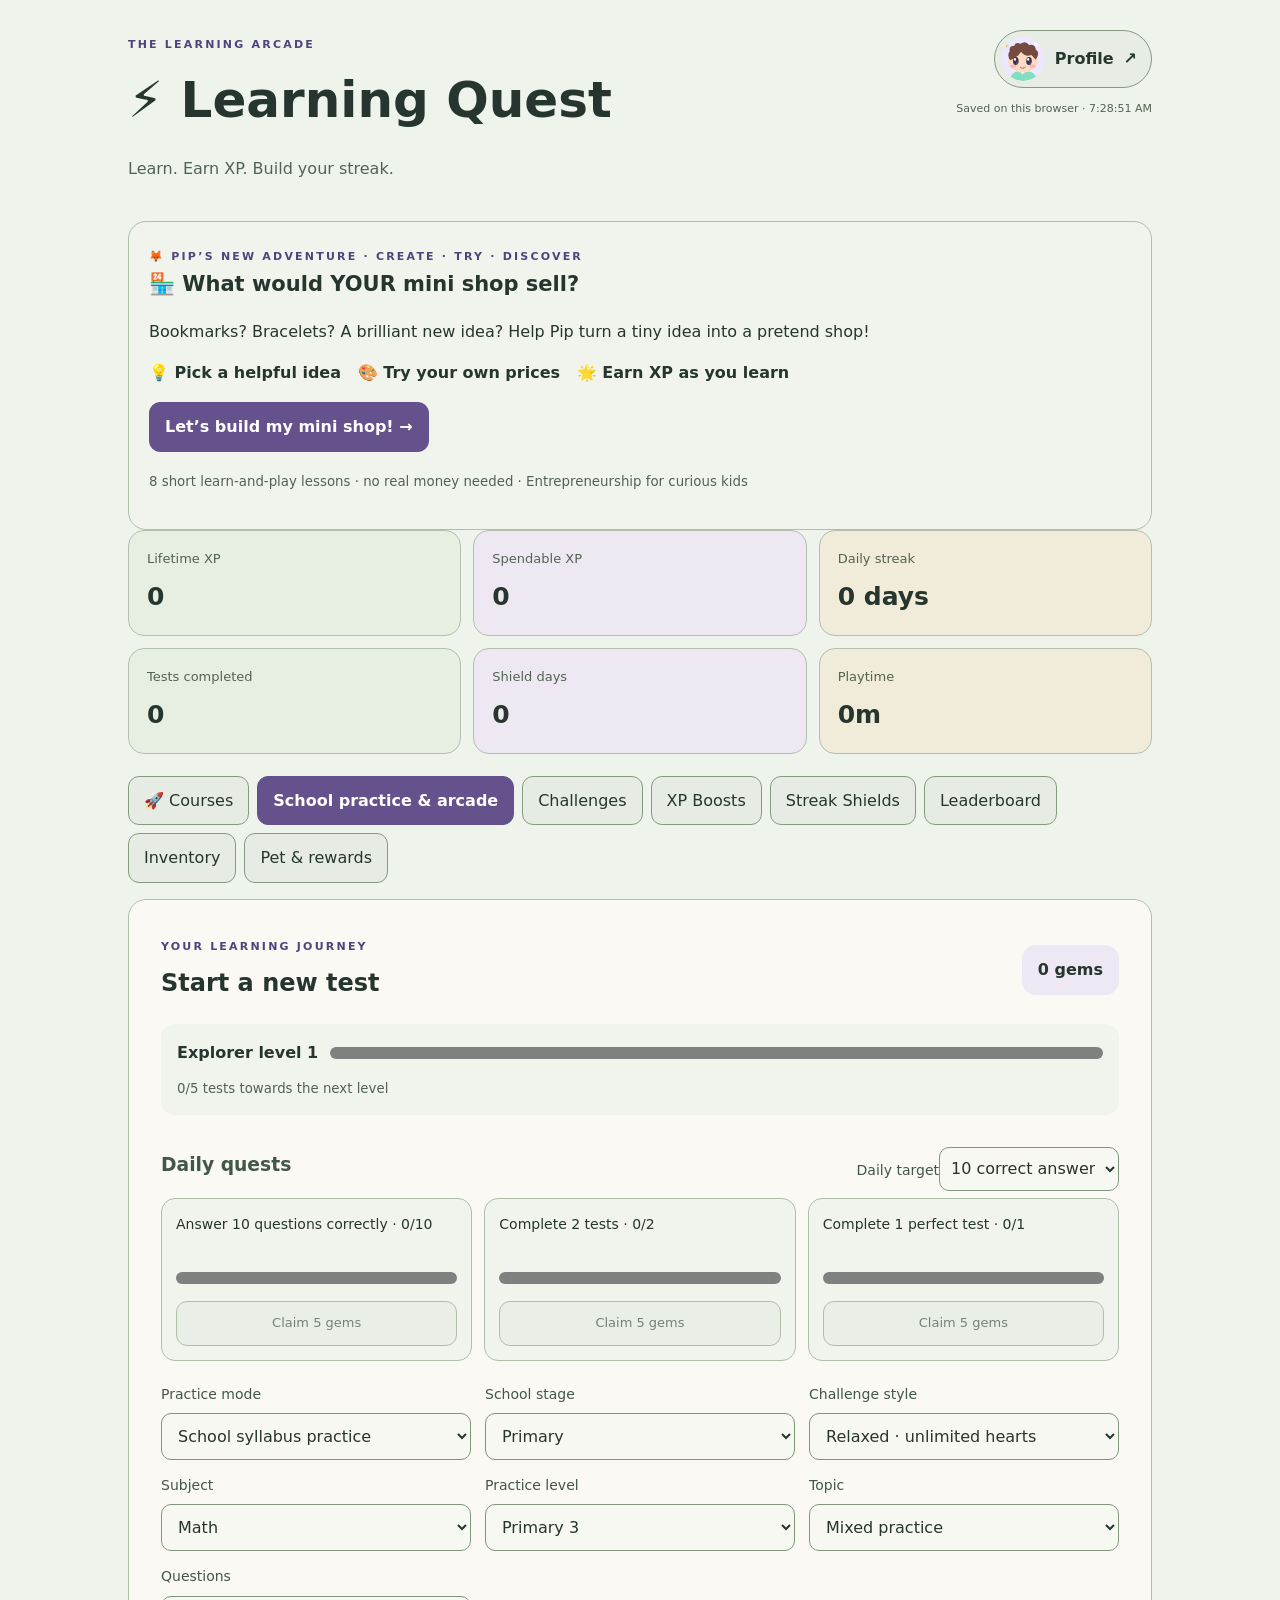
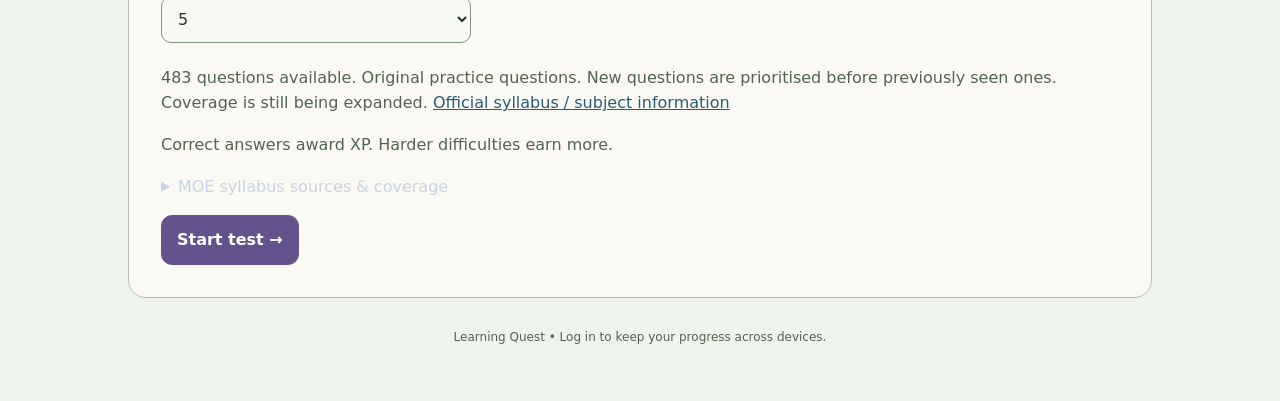
==== commit 9ee6402c: "Load validated funding form" ====
--- a/index.html
+++ b/index.html
@@ -1 +1 @@
-<!doctype html><html lang="en"><head><meta charset="utf-8"><meta name="viewport" content="width=device-width,initial-scale=1"><title>Learning Quest</title><link rel="stylesheet" href="style.css?v=soft-daylight3"></head><body><main class="wrap"><aside id="accountReminder" class="account-reminder" aria-label="Protect your existing progress" hidden><div><strong>Keep your progress on every device</strong><p>You already have learning progress. Set up a username and password to keep your scores, pet and outfits when you switch devices.</p></div><div class="account-reminder-actions"><button id="accountSetup" class="primary">Set up username &amp; password</button><button id="accountLater">Remind me tomorrow</button></div></aside><header><div><span class="eyebrow">THE LEARNING ARCADE</span><h1>⚡ Learning Quest</h1><p>Learn. Earn XP. Build your streak.</p></div><div class="profile"><button class="account-button" data-tab="profile" aria-label="Open profile"><span id="accountAvatar" class="account-avatar"></span><span>Profile</span><span aria-hidden="true">↗</span></button><input id="username" type="hidden"><small id="saveStatus">Progress saves automatically on this browser.</small><p id="nameMessage" class="notice" aria-live="polite"></p></div></header><section class="profile-block"><span class="eyebrow">🦊 PIP’S NEW ADVENTURE · CREATE · TRY · DISCOVER</span><h2>🏪 What would YOUR mini shop sell?</h2><p>Bookmarks? Bracelets? A brilliant new idea? Help Pip turn a tiny idea into a pretend shop!</p><p><strong>💡 Pick a helpful idea &nbsp; 🎨 Try your own prices &nbsp; 🌟 Earn XP as you learn</strong></p><button id="coursesShortcut" class="primary">Let’s build my mini shop! →</button><p><small>8 short learn-and-play lessons · no real money needed · Entrepreneurship for curious kids</small></p></section><section class="stats"><div><span>Lifetime XP</span><strong id="total">0</strong></div><div><span>Spendable XP</span><strong id="wallet">0</strong></div><div><span>Daily streak</span><strong id="streak">0 days</strong></div><div><span>Tests completed</span><strong id="completed">0</strong></div><div><span>Shield days</span><strong id="shields">0</strong></div><div><span>Playtime</span><strong id="playtime">0m</strong></div></section><nav><button id="coursesNav">🚀 Courses</button><button data-tab="play" class="active">School practice &amp; arcade</button><button data-tab="challenges">Challenges</button><button data-tab="shop">XP Boosts</button><button data-tab="shield">Streak Shields</button><button data-tab="leaderboard">Leaderboard</button><button data-tab="inventory">Inventory</button><button data-tab="companion">Pet &amp; rewards</button></nav><section id="courses" class="panel" hidden><span class="eyebrow">LEARN SOMETHING NEW</span><h1>Courses</h1><p>Read a lesson, explore an example, then check your understanding.</p><div id="courseContent"></div></section><section id="play" class="panel"><div id="setup"><div class="journey-header"><div><span class="eyebrow">YOUR LEARNING JOURNEY</span><h2>Start a new test</h2></div><strong id="gems">0 gems</strong></div><section class="journey"><strong id="journeyLevel"></strong><progress id="journeyProgress" max="5" value="0"></progress><small id="journeyText"></small></section><section class="daily-section"><div class="between"><h3>Daily quests</h3><label>Daily target<select id="dailyGoal"><option value="5">5 correct answers</option><option value="10">10 correct answers</option><option value="20">20 correct answers</option><option value="30">30 correct answers</option></select></label></div><div id="dailyQuests" class="quest-grid"></div></section><div id="resumeCard" hidden><p id="resumeSummary"></p><button id="resumeTest" class="primary">Continue saved test</button></div><div class="formgrid"><label>Practice mode<select id="practiceMode"><option value="moe">School syllabus practice</option><option value="arcade">Arcade challenges</option></select></label><label id="stageLabel">School stage<select id="schoolStage"><option value="primary">Primary</option><option value="secondary">Secondary</option><option value="jc">JC / Pre-U</option></select></label><label>Challenge style<select id="sessionStyle"><option value="relaxed">Relaxed · unlimited hearts</option><option value="hearts">Challenge · 5 hearts</option></select></label><label>Subject<select id="subject"><option>Math</option><option>Science</option><option>English</option><option>Geography</option><option>History</option><option>Coding</option></select></label><label id="gradeLabel">Practice level<select id="primaryGrade"></select></label><label id="topicLabel">Topic<select id="moeTopic"></select></label><label id="difficultyLabel" hidden>Difficulty<select id="difficulty"></select></label><label>Questions<select id="count"><option>5</option><option>10</option><option>20</option><option>50</option></select></label></div><p id="curriculumNote" class="muted"></p><p class="muted">Correct answers award XP. Harder difficulties earn more.</p><details class="syllabus-info"><summary>MOE syllabus sources &amp; coverage</summary><p>Original practice questions with MOE subject and syllabus references. The directory covers the subjects listed on the consulted primary, secondary and JC pages; school-specific and third-language offerings can differ. Primary now has authored grade plans, concept checks and guided responses; Secondary and JC offer selected year-based question banks for the populated subjects. Primary plans expand practice across the official learning areas but are not an exhaustive mapping of every syllabus outcome or textbook lesson. Not official examination questions or a complete syllabus course. Listening, speaking, extended writing and practical science need additional activities. English uses lower (P1–P2), middle (P3–P4) and upper (P5–P6) practice bands.</p><ul><li><a href="https://cms.moe.gov.sg/assets/92bff26d-b2b4-4535-b868-b8415c744b91/2021%20Primary%20Mathematics%20Syllabus%20P1%20to%20P6%20Updated%20October%202025.pdf" target="_blank" rel="noopener">2021 Primary Mathematics — October 2025 update</a>: selected number, measurement, geometry and data topics.</li><li><a href="https://www.moe.gov.sg/media/files/primary/syllabus/ba3562d3-5b31-4459-8693-45cde7b97273.pdf" target="_blank" rel="noopener">2023 Primary Science</a>: selected P3–P6 diversity, cycles, systems, interactions and energy topics.</li><li><a href="https://www.moe.gov.sg/media/files/primary/b8eb0437-67fb-4042-a26c-64fef2af12df.pdf" target="_blank" rel="noopener">2020 Primary English Language</a>: grammar, vocabulary, reading and writing choices.</li></ul><p>Arcade mode retains the original challenges. Check the official documents for cohort dates, G1/G2/G3 and H1/H2/H3 requirements. Practical work, speaking and essay assessment are not covered by these MCQs.</p><details class="syllabus-info"><summary>All subjects &amp; official syllabus links</summary><div id="subjectDirectory"></div></details></details><button id="start" class="primary">Start test →</button></div><div id="quiz" hidden><button id="backToSetup">← Back to subjects</button><div class="game-status"><strong id="heartStatus"></strong><strong id="comboStatus"></strong></div><div id="heartHelp" hidden><p>Your hearts are used up. You can continue this test in relaxed mode without losing progress.</p><button id="relaxChallenge">Continue in relaxed mode</button></div><div class="between"><span id="progress"></span><span id="score"></span></div><div class="bar"><i id="progressbar"></i></div><p id="questionTopic" class="muted"></p><h2 id="question"></h2><div id="answers" class="answers"></div><p id="feedback" aria-live="polite"></p><button id="next" class="primary" hidden>Next →</button></div><div id="results" hidden><h2>Test complete!</h2><p id="resultSummary"></p><p id="resultSave" aria-live="polite"></p><button id="retryResult" hidden>Retry saving result</button><button id="again" class="primary">Play again</button></div></section><section id="challenges" class="panel" hidden><div class="between"><h2>Challenge hub</h2><button id="syncRounds">Sync progress</button></div><p id="syncStatus" class="muted" aria-live="polite"></p><small id="pendingCount"></small><div class="challenge-cards"><article class="challenge-card"><span class="challenge-icon">⏱️</span><h3>60-second match</h3><p>Match words with meanings or equations with answers. Earn XP for each correct pair.</p><label>Subject<select id="matchSubject"></select></label><button id="matchStart" class="primary">Start matching</button></article><article class="challenge-card"><span class="challenge-icon">📚</span><h3>Mistake review</h3><p id="mistakeCount"></p><p id="reviewSummary"></p><label>Subject<select id="reviewSubject"></select></label><button id="reviewStart" class="primary">Start review</button></article></div><section id="matchRunner" class="mini-game" hidden><div class="between"><strong id="matchTimer"></strong><strong id="matchScore"></strong></div><div class="matching-grid"><div><h4>Prompt</h4><div id="matchLeft" class="pair-column"></div></div><div><h4>Answer</h4><div id="matchRight" class="pair-column"></div></div></div><p id="matchFeedback" aria-live="polite"></p></section><section id="reviewRunner" class="mini-game" hidden><div class="between"><strong id="reviewProgress"></strong><button id="reviewPause">Pause & save</button></div><h3 id="reviewQuestion"></h3><div id="reviewAnswers" class="answers"></div><p id="reviewFeedback" aria-live="polite"></p><button id="reviewNext" class="primary" hidden>Next →</button></section><div class="challenge-cards"><article class="challenge-card"><span class="challenge-icon">🏅</span><h3 id="monthlyTitle">Monthly collection</h3><p>Claim 30 daily quest rewards to collect this month’s badge.</p><progress id="monthlyProgress" max="30" value="0"></progress><p id="monthlyCount"></p><button id="monthlyClaim">Claim badge + 20 gems</button></article><article class="challenge-card"><span class="challenge-icon">🤝</span><h3>Friend quest</h3><p>Team up to answer 100 questions correctly. Earn 15 gems each.</p><p>Invite code: <strong id="friendCode">No team yet</strong> <button id="friendCopy" hidden>Copy</button></p><button id="friendCreate">Create this week’s team</button><label>Friend’s invite code<input id="friendJoinCode" maxlength="8" placeholder="Enter an 8-character code" autocomplete="off"></label><div class="action-row"><button id="friendJoin">Join team</button><button id="refreshFriends">Refresh</button></div><div id="friendMembers"></div><progress id="friendProgress" max="100" value="0"></progress><p id="friendProgressText"></p><button id="friendClaim" disabled>Claim 15 gems</button><p id="friendStatus" class="muted" aria-live="polite"></p></article></div></section><section id="profile" class="panel profile-page" hidden><section class="profile-block account-panel"><h2>Your account</h2><p id="accountMigrationInfo" class="account-migration-info" hidden>Your existing scores, pet, outfits and unfinished test will be kept when you create an account. Your old nickname is a display name; it does not have a login password yet. If you already created an account on another device, log in instead.</p><p>Use the same username and password on your phone, iPad or computer.</p><div id="accountForm"><div class="formgrid"><label>Username<input id="loginUsername" autocomplete="username" autocapitalize="none" spellcheck="false" maxlength="20" placeholder="e.g. littlefox7"></label><label>Password<input id="loginPassword" type="password" autocomplete="current-password" minlength="6" maxlength="128" placeholder="At least 6 characters"></label></div><div class="account-actions"><button id="accountLogin" class="primary">Log in</button><button id="accountRegister">Create account &amp; save my progress</button></div><small>Username: 3–20 English letters, numbers or underscores. No email needed. Remember your password; password recovery is not available yet.</small></div><div id="accountSigned" hidden><strong id="accountUsernameText"></strong><div class="account-actions"><button id="accountRetry">Sync now</button><button id="accountRelogin">Log in again</button><button id="accountLogout">Log out</button></div></div><p id="accountStatus" role="status" aria-live="polite"></p><button id="accountLoad" hidden>Load cloud progress</button><button id="accountKeepAppearance" hidden>Save this device’s avatar &amp; pet name</button></section><div class="profile-page-nav"><button data-tab="play">← Back to learning</button><button id="profileShare">Copy progress card</button></div><div class="profile-hero"><div id="profileHeroAvatar" class="profile-hero-avatar"></div><div><span class="eyebrow">YOUR LEARNER PROFILE</span><h1 id="profileHeroName"></h1><p id="profileExplorer"></p><small id="profileCloudStatus"></small><div id="profilePinned" class="profile-pins"></div></div></div><p id="profileShareStatus" class="muted" aria-live="polite"></p><textarea id="profileShareText" readonly hidden aria-label="Progress card text"></textarea><section class="profile-name-edit"><label for="profileName">Nickname</label><div class="profile-name-row"><input id="profileName" maxlength="20" autocomplete="nickname" placeholder="Your nickname"><button id="saveProfile" class="primary">Save changes</button></div><small>2–20 characters. Letters, numbers, spaces, dots, underscores and hyphens are supported.</small><p id="profileStatus" aria-live="polite"></p></section><div class="profile-stats"><div><span>🔥 Current streak</span><strong id="profileStreak"></strong></div><div><span>⚡ Lifetime XP</span><strong id="profileLifetime"></strong></div><div><span>📝 Tests completed</span><strong id="profileTests"></strong></div><div><span>🎯 Best combo</span><strong id="profileCombo"></strong></div><div><span>💎 Gems</span><strong id="profileGems"></strong></div><div><span>⏱️ Learning time</span><strong id="profileMinutes"></strong></div></div><section class="profile-companion-card"><div id="profilePetArt"></div><div><h2>Your companion</h2><p id="profilePetSummary"></p><button data-tab="companion">Pet, subject levels &amp; shop →</button></div></section><details class="profile-edit"><summary>Customize avatar</summary><div class="profile-editor"><div id="avatarPreview" class="avatar-preview"></div><div><div class="avatar-upload"><button id="uploadAvatar">Upload my avatar</button><button id="removeUploadedAvatar" hidden>Use my Q-style avatar</button><input type="file" id="avatarPhotoFile" accept="image/jpeg,image/png,image/webp" hidden><p>JPG, PNG or WebP · up to 8 MB. The centre of your photo becomes a square avatar. Your avatar is visible in leagues, team quests and to people adding you.</p><p id="avatarUploadStatus" role="status" aria-live="polite"></p></div><div class="avatar-controls"><label>Skin tone<select id="avatarskin"><option value="peach">Peach</option><option value="tan">Tan</option><option value="brown">Brown</option><option value="deep">Deep</option><option value="rose">Rose</option><option value="gold">Gold</option></select></label><label>Hair style<select id="avatarhair"><option value="short">Short</option><option value="curly">Curly</option><option value="spiky">Spiky</option><option value="bald">Bald</option></select></label><label>Hair colour<select id="avatarhairColor"><option value="brown">Brown</option><option value="black">Black</option><option value="gold">Gold</option><option value="purple">Purple</option><option value="red">Red</option></select></label><label>Outfit<select id="avatarshirt"><option value="violet">Purple</option><option value="mint">Mint</option><option value="blue">Blue</option><option value="pink">Pink</option><option value="gold">Gold</option><option value="red">Red</option></select></label><label>Expression<select id="avatareyes"><option value="happy">Happy</option><option value="calm">Calm</option><option value="wink">Wink</option></select></label><label>Accessory<select id="avataraccessory"><option value="none">None</option><option value="glasses">Glasses</option><option value="cap">Cap</option></select></label></div></div></div><p class="muted">Log in to save your personal progress across devices. Guest progress stays in this browser.</p></details><section class="profile-block"><div class="between"><h2>Your last 7 days</h2><label>Daily goal<select id="profileGoal"><option value="5">5 correct answers</option><option value="10">10 correct answers</option><option value="20">20 correct answers</option><option value="30">30 correct answers</option></select></label></div><div id="profileWeek" class="profile-week"></div><p id="profileWeekSummary"></p><small id="profileTracking"></small></section><section class="profile-block connections"><div class="between"><h2>Your friends</h2><button id="refreshFriendsList">Refresh friends</button></div><p>Ask your friend for their username. They must accept your request before you can see each other’s learning progress.</p><div class="friend-search"><label>Friend’s username<input id="friendSearch" autocomplete="off" autocapitalize="none" spellcheck="false" maxlength="20" placeholder="Exact username"></label><button id="addFriend" class="primary">Send friend request</button></div><p id="friendListStatus" role="status" aria-live="polite"></p><div id="friendList" class="connections-grid"></div><h3>Friend requests</h3><div id="friendRequests" class="connections-grid"></div><details><summary>Blocked accounts</summary><div id="friendBlocked" class="connections-grid"></div></details></section><div class="profile-social-grid"><section class="profile-block"><h2>🏆 Weekly league</h2><p id="profileLeagueSummary">Your league updates when you open this page.</p><button data-tab="leaderboard">View league</button></section><section class="profile-block"><h2>🤝 Your learning team</h2><p id="profileTeamSummary"></p><button data-tab="challenges">Open friend quest</button></section></div><section class="profile-block"><h2>Achievement showcase</h2><p class="muted">Pin up to 3 earned badges to your profile.</p><p id="profilePinStatus" aria-live="polite"></p><div id="profileBadgeGrid" class="badge-grid"></div></section><section class="profile-block"><h2>Monthly collection</h2><div id="monthlyBadges" class="badge-grid"></div></section><section class="profile-block"><h2>Recent activity</h2><ul id="profileRecent" class="profile-recent"></ul></section></section><section id="companion" class="panel companion-page" hidden><div class="profile-page-nav"><button data-tab="play">← Back to learning</button><button data-tab="profile">Profile</button></div><h1>Your learning companion</h1><p class="muted">Learn, grow and make it yours. No lost progress for taking a break.</p><div class="pet-layout"><div><button id="petHello" class="pet-hello" aria-label="Say hello to your pet"><span id="petArt"></span></button><h2 id="petHeading"></h2><p id="petFood"></p><button id="feedPet" class="primary">Feed pet · 1 food</button><p id="petMessage" aria-live="polite"></p><progress id="petLevelProgress" max="5" value="0"></progress><p id="petGrowth"></p></div><section class="pet-settings"><h2>Meet your pet</h2><label>Companion<select id="petKind"><option value="fox">Fox</option><option value="cat">Cat</option><option value="penguin">Penguin</option></select></label><label>Pet name<input id="petName" maxlength="16"></label><button id="savePetName">Save pet name</button><p>Earn 1 food for every 5 different correct answers each day (Singapore time), up to 10 food a day. Repeating the same question that day does not earn extra food.</p><p id="petToday"></p></section></div><section class="profile-block"><h2>Subject levels</h2><p class="muted">Solve different school-practice questions to climb from Starter to Bronze, Silver and Gold. Repeating a solved question never adds points. Bronze earns 2 gems, Silver 3 and Gold 5, once per subject/year. Levels describe this practice bank, not full syllabus certification.</p><div id="subjectLevels" class="subject-level-grid"></div></section><section class="profile-block"><div class="between"><h2>Dress-up shop</h2><strong id="rewardGems"></strong></div><p class="muted">Spend gems on avatar frames, Profile backdrops and pet accessories. Owned items can be equipped again for free.</p><p id="rewardShopStatus" aria-live="polite"></p><div id="rewardShop" class="reward-shop-grid"></div></section></section><section id="shop" class="panel" hidden><h2>XP Boost Shop</h2><p class="muted">Choose a multiplier up to 1 quinvigintillion × (10⁷⁸×) and duration up to 720 hours. Only one boost can be active at a time. Boost time keeps running even if you close the game.</p><div class="formgrid"><label>Multiplier<select id="multiplier"></select></label><label>Duration<select id="duration"></select></label></div><p>Price: <strong id="boostPrice"></strong> XP</p><button class="primary" id="buyBoost">Buy boost</button><p id="boostMessage" class="notice"></p><h3>Active boost</h3><p id="activeBoost">None</p></section><section id="shield" class="panel" hidden><h2>Streak Shield Shop</h2><p class="muted">Shields automatically protect your streak on missed days. They preserve your streak but don't increase it.</p><label>Protection package<select id="shieldOption"></select></label><p>Price: <strong id="shieldPrice"></strong> XP</p><button id="buyShield" class="primary">Buy shields</button><p id="shieldMessage" class="notice"></p></section><section id="leaderboard" class="panel" hidden><h2>Leaderboard</h2><section class="league-section"><div class="between"><h3 id="leagueTitle">Weekly league</h3><button id="refreshLeague">Refresh league</button></div><p class="muted">A new league starts every Monday in Singapore time. Each correct answer earns 1 point; XP boosts do not affect rankings. The top 3 with points move up. With at least 10 players, the bottom 3 move down.</p><p id="leagueStatus" aria-live="polite"></p><div class="table-scroll"><table><thead><tr><th>Rank</th><th>Player</th><th>Correct this week</th></tr></thead><tbody id="leagueRows"></tbody></table></div><small>Completed rounds sync online. Offline rounds count in the week they sync. Scores are submitted by players.</small></section><p class="muted">Online leaderboard — complete a test to record your name and score. Ranked by accuracy, then correct answers. Scores are submitted by players, without account verification.</p><button id="refreshBoard">Refresh leaderboard</button><p id="boardStatus" aria-live="polite"></p><div class="table-scroll"><table><thead><tr><th>Rank</th><th>Player</th><th>Subject</th><th>Difficulty</th><th>Score</th><th>Accuracy</th><th>Completed</th></tr></thead><tbody id="rankings"></tbody></table></div></section><section id="inventory" class="panel" hidden><h2>Inventory & progress</h2><p id="inventoryText"></p><p class="muted">Logged-in progress syncs to your account. Guest progress stays on this device. Export a backup before switching accounts if you want a separate copy.</p><h3>Achievement badges</h3><div id="badgeShelf" class="badge-grid"></div><h3>Gem rewards</h3><p>Daily quests award gems. Unlock a colour theme once, then switch freely.</p><div class="skin-buttons"><button id="skinViolet">Violet · free</button><button id="skinMint">Mint · 10 gems</button><button id="skinGold">Gold · 20 gems</button></div><p id="skinMessage" aria-live="polite"></p><h3>Save &amp; restore progress</h3><p>Answers and current test scores are saved after each question. After refreshing, choose Play → Continue saved test. To move progress between browsers or website addresses, export a backup here and import it on the other address.</p><button id="exportProgress">Export progress backup</button><button id="importProgress">Import progress backup</button><input type="file" id="progressFile" accept="application/json,.json" hidden><p id="backupMessage" aria-live="polite"></p><button id="reset" class="danger">Reset local progress</button></section><footer>Learning Quest • Log in to keep your progress across devices.</footer></main><div id="gameToast" role="status" aria-live="polite" hidden></div><script src="questions.js"></script><script src="curriculum.js?v=moe2"></script><script src="primary-expansion.js?v=primary4"></script><script src="chinese-practice.js?v=rewards1"></script><script src="mixed-practice.js?v=rewards1"></script><script src="subject-library.js?v=clean2"></script><script src="secondary-jc.js?v=rewards1"></script><script src="gamification.js?v=rewards1"></script><script src="primary-activities.js?v=primary4"></script><script src="match-bank.js?v=rewards1"></script><script src="extras.js?v=friends1"></script><script src="practice-variety.js?v=rewards1"></script><script src="profile-page.js?v=friends1"></script><script src="learning-rewards.js?v=syncfix2"></script><script src="accounts.js?v=syncfix1"></script><script src="friends-profile.js?v=syncfix1"></script><script src="extra-subjects.js?v=entrepreneurship1"></script><script src="app.js?v=entrepreneurship1"></script><script src="courses.js?v=adventure5"></script><script src="ssic-catalog.js?v=2025"></script><script src="business-adventure.js?v=banksfunding5"></script></body></html>
+<!doctype html><html lang="en"><head><meta charset="utf-8"><meta name="viewport" content="width=device-width,initial-scale=1"><title>Learning Quest</title><link rel="stylesheet" href="style.css?v=soft-daylight3"></head><body><main class="wrap"><aside id="accountReminder" class="account-reminder" aria-label="Protect your existing progress" hidden><div><strong>Keep your progress on every device</strong><p>You already have learning progress. Set up a username and password to keep your scores, pet and outfits when you switch devices.</p></div><div class="account-reminder-actions"><button id="accountSetup" class="primary">Set up username &amp; password</button><button id="accountLater">Remind me tomorrow</button></div></aside><header><div><span class="eyebrow">THE LEARNING ARCADE</span><h1>⚡ Learning Quest</h1><p>Learn. Earn XP. Build your streak.</p></div><div class="profile"><button class="account-button" data-tab="profile" aria-label="Open profile"><span id="accountAvatar" class="account-avatar"></span><span>Profile</span><span aria-hidden="true">↗</span></button><input id="username" type="hidden"><small id="saveStatus">Progress saves automatically on this browser.</small><p id="nameMessage" class="notice" aria-live="polite"></p></div></header><section class="profile-block"><span class="eyebrow">🦊 PIP’S NEW ADVENTURE · CREATE · TRY · DISCOVER</span><h2>🏪 What would YOUR mini shop sell?</h2><p>Bookmarks? Bracelets? A brilliant new idea? Help Pip turn a tiny idea into a pretend shop!</p><p><strong>💡 Pick a helpful idea &nbsp; 🎨 Try your own prices &nbsp; 🌟 Earn XP as you learn</strong></p><button id="coursesShortcut" class="primary">Let’s build my mini shop! →</button><p><small>8 short learn-and-play lessons · no real money needed · Entrepreneurship for curious kids</small></p></section><section class="stats"><div><span>Lifetime XP</span><strong id="total">0</strong></div><div><span>Spendable XP</span><strong id="wallet">0</strong></div><div><span>Daily streak</span><strong id="streak">0 days</strong></div><div><span>Tests completed</span><strong id="completed">0</strong></div><div><span>Shield days</span><strong id="shields">0</strong></div><div><span>Playtime</span><strong id="playtime">0m</strong></div></section><nav><button id="coursesNav">🚀 Courses</button><button data-tab="play" class="active">School practice &amp; arcade</button><button data-tab="challenges">Challenges</button><button data-tab="shop">XP Boosts</button><button data-tab="shield">Streak Shields</button><button data-tab="leaderboard">Leaderboard</button><button data-tab="inventory">Inventory</button><button data-tab="companion">Pet &amp; rewards</button></nav><section id="courses" class="panel" hidden><span class="eyebrow">LEARN SOMETHING NEW</span><h1>Courses</h1><p>Read a lesson, explore an example, then check your understanding.</p><div id="courseContent"></div></section><section id="play" class="panel"><div id="setup"><div class="journey-header"><div><span class="eyebrow">YOUR LEARNING JOURNEY</span><h2>Start a new test</h2></div><strong id="gems">0 gems</strong></div><section class="journey"><strong id="journeyLevel"></strong><progress id="journeyProgress" max="5" value="0"></progress><small id="journeyText"></small></section><section class="daily-section"><div class="between"><h3>Daily quests</h3><label>Daily target<select id="dailyGoal"><option value="5">5 correct answers</option><option value="10">10 correct answers</option><option value="20">20 correct answers</option><option value="30">30 correct answers</option></select></label></div><div id="dailyQuests" class="quest-grid"></div></section><div id="resumeCard" hidden><p id="resumeSummary"></p><button id="resumeTest" class="primary">Continue saved test</button></div><div class="formgrid"><label>Practice mode<select id="practiceMode"><option value="moe">School syllabus practice</option><option value="arcade">Arcade challenges</option></select></label><label id="stageLabel">School stage<select id="schoolStage"><option value="primary">Primary</option><option value="secondary">Secondary</option><option value="jc">JC / Pre-U</option></select></label><label>Challenge style<select id="sessionStyle"><option value="relaxed">Relaxed · unlimited hearts</option><option value="hearts">Challenge · 5 hearts</option></select></label><label>Subject<select id="subject"><option>Math</option><option>Science</option><option>English</option><option>Geography</option><option>History</option><option>Coding</option></select></label><label id="gradeLabel">Practice level<select id="primaryGrade"></select></label><label id="topicLabel">Topic<select id="moeTopic"></select></label><label id="difficultyLabel" hidden>Difficulty<select id="difficulty"></select></label><label>Questions<select id="count"><option>5</option><option>10</option><option>20</option><option>50</option></select></label></div><p id="curriculumNote" class="muted"></p><p class="muted">Correct answers award XP. Harder difficulties earn more.</p><details class="syllabus-info"><summary>MOE syllabus sources &amp; coverage</summary><p>Original practice questions with MOE subject and syllabus references. The directory covers the subjects listed on the consulted primary, secondary and JC pages; school-specific and third-language offerings can differ. Primary now has authored grade plans, concept checks and guided responses; Secondary and JC offer selected year-based question banks for the populated subjects. Primary plans expand practice across the official learning areas but are not an exhaustive mapping of every syllabus outcome or textbook lesson. Not official examination questions or a complete syllabus course. Listening, speaking, extended writing and practical science need additional activities. English uses lower (P1–P2), middle (P3–P4) and upper (P5–P6) practice bands.</p><ul><li><a href="https://cms.moe.gov.sg/assets/92bff26d-b2b4-4535-b868-b8415c744b91/2021%20Primary%20Mathematics%20Syllabus%20P1%20to%20P6%20Updated%20October%202025.pdf" target="_blank" rel="noopener">2021 Primary Mathematics — October 2025 update</a>: selected number, measurement, geometry and data topics.</li><li><a href="https://www.moe.gov.sg/media/files/primary/syllabus/ba3562d3-5b31-4459-8693-45cde7b97273.pdf" target="_blank" rel="noopener">2023 Primary Science</a>: selected P3–P6 diversity, cycles, systems, interactions and energy topics.</li><li><a href="https://www.moe.gov.sg/media/files/primary/b8eb0437-67fb-4042-a26c-64fef2af12df.pdf" target="_blank" rel="noopener">2020 Primary English Language</a>: grammar, vocabulary, reading and writing choices.</li></ul><p>Arcade mode retains the original challenges. Check the official documents for cohort dates, G1/G2/G3 and H1/H2/H3 requirements. Practical work, speaking and essay assessment are not covered by these MCQs.</p><details class="syllabus-info"><summary>All subjects &amp; official syllabus links</summary><div id="subjectDirectory"></div></details></details><button id="start" class="primary">Start test →</button></div><div id="quiz" hidden><button id="backToSetup">← Back to subjects</button><div class="game-status"><strong id="heartStatus"></strong><strong id="comboStatus"></strong></div><div id="heartHelp" hidden><p>Your hearts are used up. You can continue this test in relaxed mode without losing progress.</p><button id="relaxChallenge">Continue in relaxed mode</button></div><div class="between"><span id="progress"></span><span id="score"></span></div><div class="bar"><i id="progressbar"></i></div><p id="questionTopic" class="muted"></p><h2 id="question"></h2><div id="answers" class="answers"></div><p id="feedback" aria-live="polite"></p><button id="next" class="primary" hidden>Next →</button></div><div id="results" hidden><h2>Test complete!</h2><p id="resultSummary"></p><p id="resultSave" aria-live="polite"></p><button id="retryResult" hidden>Retry saving result</button><button id="again" class="primary">Play again</button></div></section><section id="challenges" class="panel" hidden><div class="between"><h2>Challenge hub</h2><button id="syncRounds">Sync progress</button></div><p id="syncStatus" class="muted" aria-live="polite"></p><small id="pendingCount"></small><div class="challenge-cards"><article class="challenge-card"><span class="challenge-icon">⏱️</span><h3>60-second match</h3><p>Match words with meanings or equations with answers. Earn XP for each correct pair.</p><label>Subject<select id="matchSubject"></select></label><button id="matchStart" class="primary">Start matching</button></article><article class="challenge-card"><span class="challenge-icon">📚</span><h3>Mistake review</h3><p id="mistakeCount"></p><p id="reviewSummary"></p><label>Subject<select id="reviewSubject"></select></label><button id="reviewStart" class="primary">Start review</button></article></div><section id="matchRunner" class="mini-game" hidden><div class="between"><strong id="matchTimer"></strong><strong id="matchScore"></strong></div><div class="matching-grid"><div><h4>Prompt</h4><div id="matchLeft" class="pair-column"></div></div><div><h4>Answer</h4><div id="matchRight" class="pair-column"></div></div></div><p id="matchFeedback" aria-live="polite"></p></section><section id="reviewRunner" class="mini-game" hidden><div class="between"><strong id="reviewProgress"></strong><button id="reviewPause">Pause & save</button></div><h3 id="reviewQuestion"></h3><div id="reviewAnswers" class="answers"></div><p id="reviewFeedback" aria-live="polite"></p><button id="reviewNext" class="primary" hidden>Next →</button></section><div class="challenge-cards"><article class="challenge-card"><span class="challenge-icon">🏅</span><h3 id="monthlyTitle">Monthly collection</h3><p>Claim 30 daily quest rewards to collect this month’s badge.</p><progress id="monthlyProgress" max="30" value="0"></progress><p id="monthlyCount"></p><button id="monthlyClaim">Claim badge + 20 gems</button></article><article class="challenge-card"><span class="challenge-icon">🤝</span><h3>Friend quest</h3><p>Team up to answer 100 questions correctly. Earn 15 gems each.</p><p>Invite code: <strong id="friendCode">No team yet</strong> <button id="friendCopy" hidden>Copy</button></p><button id="friendCreate">Create this week’s team</button><label>Friend’s invite code<input id="friendJoinCode" maxlength="8" placeholder="Enter an 8-character code" autocomplete="off"></label><div class="action-row"><button id="friendJoin">Join team</button><button id="refreshFriends">Refresh</button></div><div id="friendMembers"></div><progress id="friendProgress" max="100" value="0"></progress><p id="friendProgressText"></p><button id="friendClaim" disabled>Claim 15 gems</button><p id="friendStatus" class="muted" aria-live="polite"></p></article></div></section><section id="profile" class="panel profile-page" hidden><section class="profile-block account-panel"><h2>Your account</h2><p id="accountMigrationInfo" class="account-migration-info" hidden>Your existing scores, pet, outfits and unfinished test will be kept when you create an account. Your old nickname is a display name; it does not have a login password yet. If you already created an account on another device, log in instead.</p><p>Use the same username and password on your phone, iPad or computer.</p><div id="accountForm"><div class="formgrid"><label>Username<input id="loginUsername" autocomplete="username" autocapitalize="none" spellcheck="false" maxlength="20" placeholder="e.g. littlefox7"></label><label>Password<input id="loginPassword" type="password" autocomplete="current-password" minlength="6" maxlength="128" placeholder="At least 6 characters"></label></div><div class="account-actions"><button id="accountLogin" class="primary">Log in</button><button id="accountRegister">Create account &amp; save my progress</button></div><small>Username: 3–20 English letters, numbers or underscores. No email needed. Remember your password; password recovery is not available yet.</small></div><div id="accountSigned" hidden><strong id="accountUsernameText"></strong><div class="account-actions"><button id="accountRetry">Sync now</button><button id="accountRelogin">Log in again</button><button id="accountLogout">Log out</button></div></div><p id="accountStatus" role="status" aria-live="polite"></p><button id="accountLoad" hidden>Load cloud progress</button><button id="accountKeepAppearance" hidden>Save this device’s avatar &amp; pet name</button></section><div class="profile-page-nav"><button data-tab="play">← Back to learning</button><button id="profileShare">Copy progress card</button></div><div class="profile-hero"><div id="profileHeroAvatar" class="profile-hero-avatar"></div><div><span class="eyebrow">YOUR LEARNER PROFILE</span><h1 id="profileHeroName"></h1><p id="profileExplorer"></p><small id="profileCloudStatus"></small><div id="profilePinned" class="profile-pins"></div></div></div><p id="profileShareStatus" class="muted" aria-live="polite"></p><textarea id="profileShareText" readonly hidden aria-label="Progress card text"></textarea><section class="profile-name-edit"><label for="profileName">Nickname</label><div class="profile-name-row"><input id="profileName" maxlength="20" autocomplete="nickname" placeholder="Your nickname"><button id="saveProfile" class="primary">Save changes</button></div><small>2–20 characters. Letters, numbers, spaces, dots, underscores and hyphens are supported.</small><p id="profileStatus" aria-live="polite"></p></section><div class="profile-stats"><div><span>🔥 Current streak</span><strong id="profileStreak"></strong></div><div><span>⚡ Lifetime XP</span><strong id="profileLifetime"></strong></div><div><span>📝 Tests completed</span><strong id="profileTests"></strong></div><div><span>🎯 Best combo</span><strong id="profileCombo"></strong></div><div><span>💎 Gems</span><strong id="profileGems"></strong></div><div><span>⏱️ Learning time</span><strong id="profileMinutes"></strong></div></div><section class="profile-companion-card"><div id="profilePetArt"></div><div><h2>Your companion</h2><p id="profilePetSummary"></p><button data-tab="companion">Pet, subject levels &amp; shop →</button></div></section><details class="profile-edit"><summary>Customize avatar</summary><div class="profile-editor"><div id="avatarPreview" class="avatar-preview"></div><div><div class="avatar-upload"><button id="uploadAvatar">Upload my avatar</button><button id="removeUploadedAvatar" hidden>Use my Q-style avatar</button><input type="file" id="avatarPhotoFile" accept="image/jpeg,image/png,image/webp" hidden><p>JPG, PNG or WebP · up to 8 MB. The centre of your photo becomes a square avatar. Your avatar is visible in leagues, team quests and to people adding you.</p><p id="avatarUploadStatus" role="status" aria-live="polite"></p></div><div class="avatar-controls"><label>Skin tone<select id="avatarskin"><option value="peach">Peach</option><option value="tan">Tan</option><option value="brown">Brown</option><option value="deep">Deep</option><option value="rose">Rose</option><option value="gold">Gold</option></select></label><label>Hair style<select id="avatarhair"><option value="short">Short</option><option value="curly">Curly</option><option value="spiky">Spiky</option><option value="bald">Bald</option></select></label><label>Hair colour<select id="avatarhairColor"><option value="brown">Brown</option><option value="black">Black</option><option value="gold">Gold</option><option value="purple">Purple</option><option value="red">Red</option></select></label><label>Outfit<select id="avatarshirt"><option value="violet">Purple</option><option value="mint">Mint</option><option value="blue">Blue</option><option value="pink">Pink</option><option value="gold">Gold</option><option value="red">Red</option></select></label><label>Expression<select id="avatareyes"><option value="happy">Happy</option><option value="calm">Calm</option><option value="wink">Wink</option></select></label><label>Accessory<select id="avataraccessory"><option value="none">None</option><option value="glasses">Glasses</option><option value="cap">Cap</option></select></label></div></div></div><p class="muted">Log in to save your personal progress across devices. Guest progress stays in this browser.</p></details><section class="profile-block"><div class="between"><h2>Your last 7 days</h2><label>Daily goal<select id="profileGoal"><option value="5">5 correct answers</option><option value="10">10 correct answers</option><option value="20">20 correct answers</option><option value="30">30 correct answers</option></select></label></div><div id="profileWeek" class="profile-week"></div><p id="profileWeekSummary"></p><small id="profileTracking"></small></section><section class="profile-block connections"><div class="between"><h2>Your friends</h2><button id="refreshFriendsList">Refresh friends</button></div><p>Ask your friend for their username. They must accept your request before you can see each other’s learning progress.</p><div class="friend-search"><label>Friend’s username<input id="friendSearch" autocomplete="off" autocapitalize="none" spellcheck="false" maxlength="20" placeholder="Exact username"></label><button id="addFriend" class="primary">Send friend request</button></div><p id="friendListStatus" role="status" aria-live="polite"></p><div id="friendList" class="connections-grid"></div><h3>Friend requests</h3><div id="friendRequests" class="connections-grid"></div><details><summary>Blocked accounts</summary><div id="friendBlocked" class="connections-grid"></div></details></section><div class="profile-social-grid"><section class="profile-block"><h2>🏆 Weekly league</h2><p id="profileLeagueSummary">Your league updates when you open this page.</p><button data-tab="leaderboard">View league</button></section><section class="profile-block"><h2>🤝 Your learning team</h2><p id="profileTeamSummary"></p><button data-tab="challenges">Open friend quest</button></section></div><section class="profile-block"><h2>Achievement showcase</h2><p class="muted">Pin up to 3 earned badges to your profile.</p><p id="profilePinStatus" aria-live="polite"></p><div id="profileBadgeGrid" class="badge-grid"></div></section><section class="profile-block"><h2>Monthly collection</h2><div id="monthlyBadges" class="badge-grid"></div></section><section class="profile-block"><h2>Recent activity</h2><ul id="profileRecent" class="profile-recent"></ul></section></section><section id="companion" class="panel companion-page" hidden><div class="profile-page-nav"><button data-tab="play">← Back to learning</button><button data-tab="profile">Profile</button></div><h1>Your learning companion</h1><p class="muted">Learn, grow and make it yours. No lost progress for taking a break.</p><div class="pet-layout"><div><button id="petHello" class="pet-hello" aria-label="Say hello to your pet"><span id="petArt"></span></button><h2 id="petHeading"></h2><p id="petFood"></p><button id="feedPet" class="primary">Feed pet · 1 food</button><p id="petMessage" aria-live="polite"></p><progress id="petLevelProgress" max="5" value="0"></progress><p id="petGrowth"></p></div><section class="pet-settings"><h2>Meet your pet</h2><label>Companion<select id="petKind"><option value="fox">Fox</option><option value="cat">Cat</option><option value="penguin">Penguin</option></select></label><label>Pet name<input id="petName" maxlength="16"></label><button id="savePetName">Save pet name</button><p>Earn 1 food for every 5 different correct answers each day (Singapore time), up to 10 food a day. Repeating the same question that day does not earn extra food.</p><p id="petToday"></p></section></div><section class="profile-block"><h2>Subject levels</h2><p class="muted">Solve different school-practice questions to climb from Starter to Bronze, Silver and Gold. Repeating a solved question never adds points. Bronze earns 2 gems, Silver 3 and Gold 5, once per subject/year. Levels describe this practice bank, not full syllabus certification.</p><div id="subjectLevels" class="subject-level-grid"></div></section><section class="profile-block"><div class="between"><h2>Dress-up shop</h2><strong id="rewardGems"></strong></div><p class="muted">Spend gems on avatar frames, Profile backdrops and pet accessories. Owned items can be equipped again for free.</p><p id="rewardShopStatus" aria-live="polite"></p><div id="rewardShop" class="reward-shop-grid"></div></section></section><section id="shop" class="panel" hidden><h2>XP Boost Shop</h2><p class="muted">Choose a multiplier up to 1 quinvigintillion × (10⁷⁸×) and duration up to 720 hours. Only one boost can be active at a time. Boost time keeps running even if you close the game.</p><div class="formgrid"><label>Multiplier<select id="multiplier"></select></label><label>Duration<select id="duration"></select></label></div><p>Price: <strong id="boostPrice"></strong> XP</p><button class="primary" id="buyBoost">Buy boost</button><p id="boostMessage" class="notice"></p><h3>Active boost</h3><p id="activeBoost">None</p></section><section id="shield" class="panel" hidden><h2>Streak Shield Shop</h2><p class="muted">Shields automatically protect your streak on missed days. They preserve your streak but don't increase it.</p><label>Protection package<select id="shieldOption"></select></label><p>Price: <strong id="shieldPrice"></strong> XP</p><button id="buyShield" class="primary">Buy shields</button><p id="shieldMessage" class="notice"></p></section><section id="leaderboard" class="panel" hidden><h2>Leaderboard</h2><section class="league-section"><div class="between"><h3 id="leagueTitle">Weekly league</h3><button id="refreshLeague">Refresh league</button></div><p class="muted">A new league starts every Monday in Singapore time. Each correct answer earns 1 point; XP boosts do not affect rankings. The top 3 with points move up. With at least 10 players, the bottom 3 move down.</p><p id="leagueStatus" aria-live="polite"></p><div class="table-scroll"><table><thead><tr><th>Rank</th><th>Player</th><th>Correct this week</th></tr></thead><tbody id="leagueRows"></tbody></table></div><small>Completed rounds sync online. Offline rounds count in the week they sync. Scores are submitted by players.</small></section><p class="muted">Online leaderboard — complete a test to record your name and score. Ranked by accuracy, then correct answers. Scores are submitted by players, without account verification.</p><button id="refreshBoard">Refresh leaderboard</button><p id="boardStatus" aria-live="polite"></p><div class="table-scroll"><table><thead><tr><th>Rank</th><th>Player</th><th>Subject</th><th>Difficulty</th><th>Score</th><th>Accuracy</th><th>Completed</th></tr></thead><tbody id="rankings"></tbody></table></div></section><section id="inventory" class="panel" hidden><h2>Inventory & progress</h2><p id="inventoryText"></p><p class="muted">Logged-in progress syncs to your account. Guest progress stays on this device. Export a backup before switching accounts if you want a separate copy.</p><h3>Achievement badges</h3><div id="badgeShelf" class="badge-grid"></div><h3>Gem rewards</h3><p>Daily quests award gems. Unlock a colour theme once, then switch freely.</p><div class="skin-buttons"><button id="skinViolet">Violet · free</button><button id="skinMint">Mint · 10 gems</button><button id="skinGold">Gold · 20 gems</button></div><p id="skinMessage" aria-live="polite"></p><h3>Save &amp; restore progress</h3><p>Answers and current test scores are saved after each question. After refreshing, choose Play → Continue saved test. To move progress between browsers or website addresses, export a backup here and import it on the other address.</p><button id="exportProgress">Export progress backup</button><button id="importProgress">Import progress backup</button><input type="file" id="progressFile" accept="application/json,.json" hidden><p id="backupMessage" aria-live="polite"></p><button id="reset" class="danger">Reset local progress</button></section><footer>Learning Quest • Log in to keep your progress across devices.</footer></main><div id="gameToast" role="status" aria-live="polite" hidden></div><script src="questions.js"></script><script src="curriculum.js?v=moe2"></script><script src="primary-expansion.js?v=primary4"></script><script src="chinese-practice.js?v=rewards1"></script><script src="mixed-practice.js?v=rewards1"></script><script src="subject-library.js?v=clean2"></script><script src="secondary-jc.js?v=rewards1"></script><script src="gamification.js?v=rewards1"></script><script src="primary-activities.js?v=primary4"></script><script src="match-bank.js?v=rewards1"></script><script src="extras.js?v=friends1"></script><script src="practice-variety.js?v=rewards1"></script><script src="profile-page.js?v=friends1"></script><script src="learning-rewards.js?v=syncfix2"></script><script src="accounts.js?v=syncfix1"></script><script src="friends-profile.js?v=syncfix1"></script><script src="extra-subjects.js?v=entrepreneurship1"></script><script src="app.js?v=entrepreneurship1"></script><script src="courses.js?v=adventure5"></script><script src="ssic-catalog.js?v=2025"></script><script src="business-adventure.js?v=banksfunding6"></script></body></html>
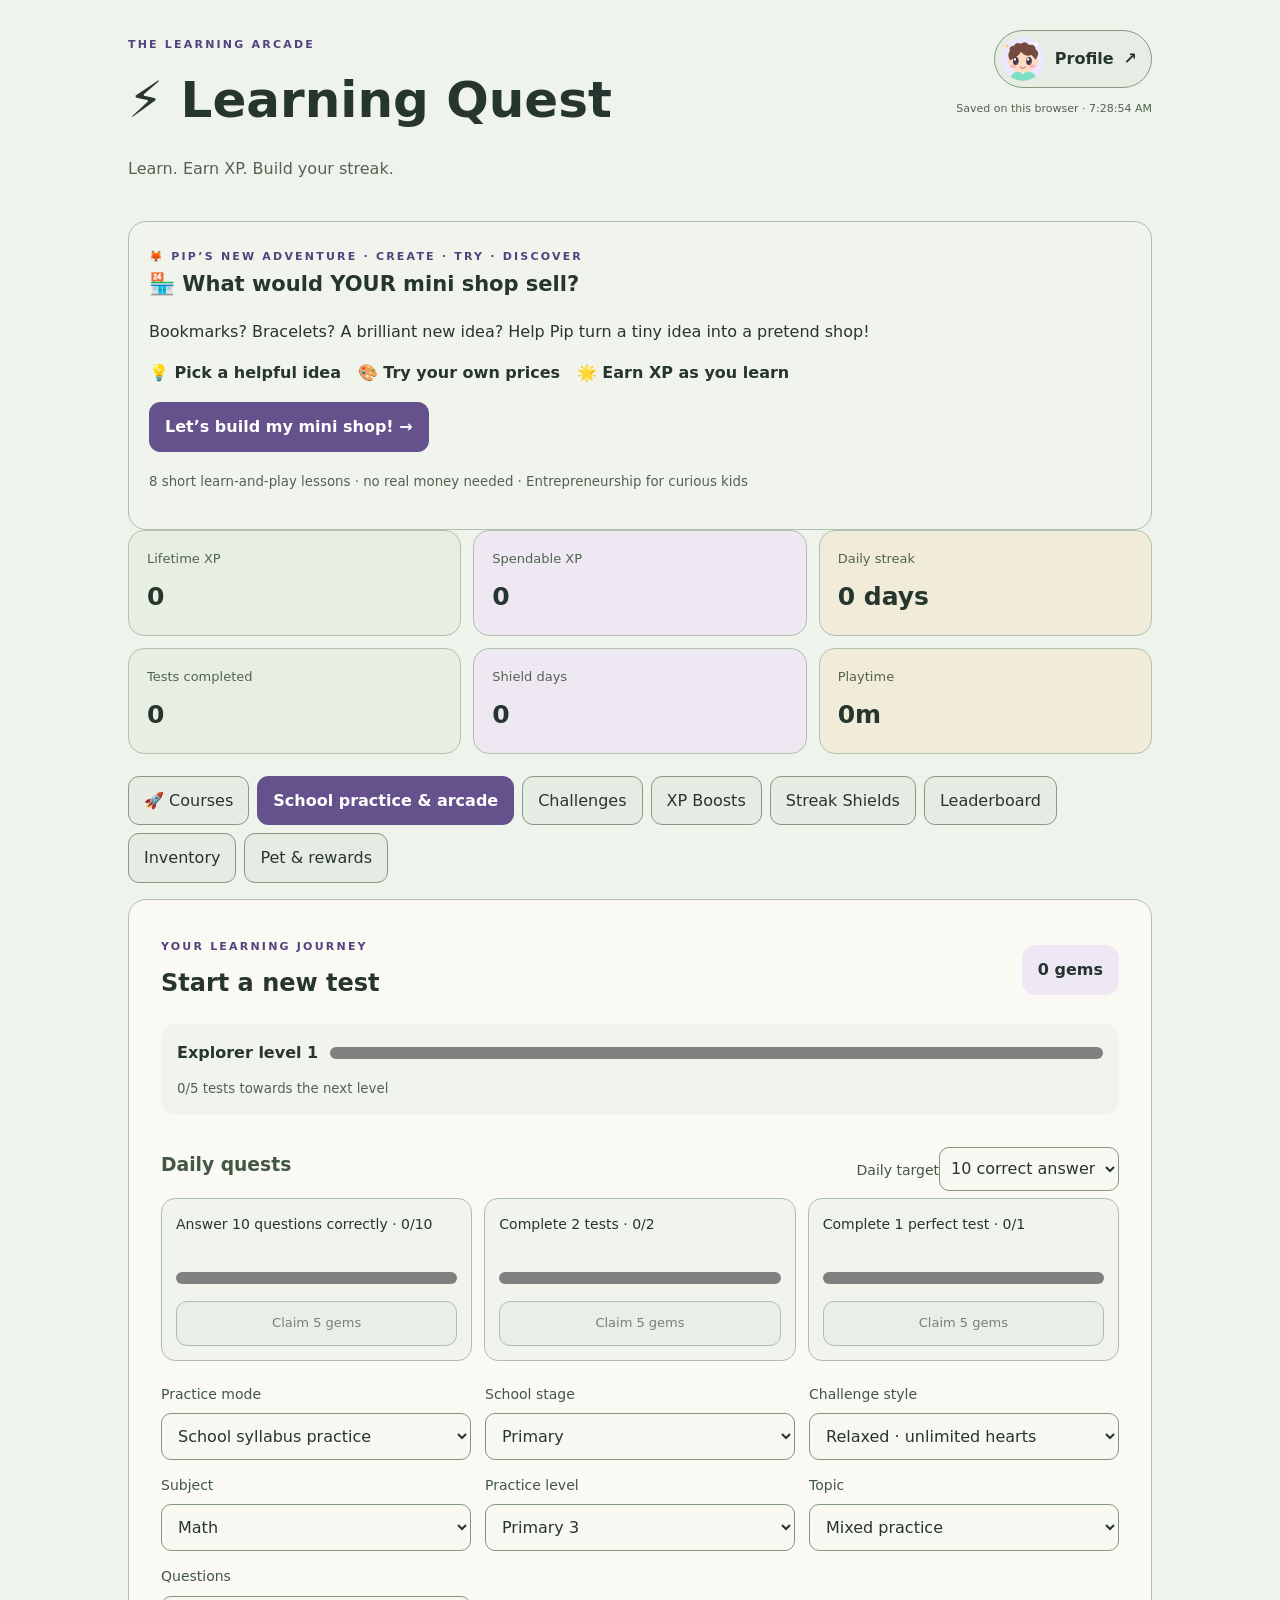
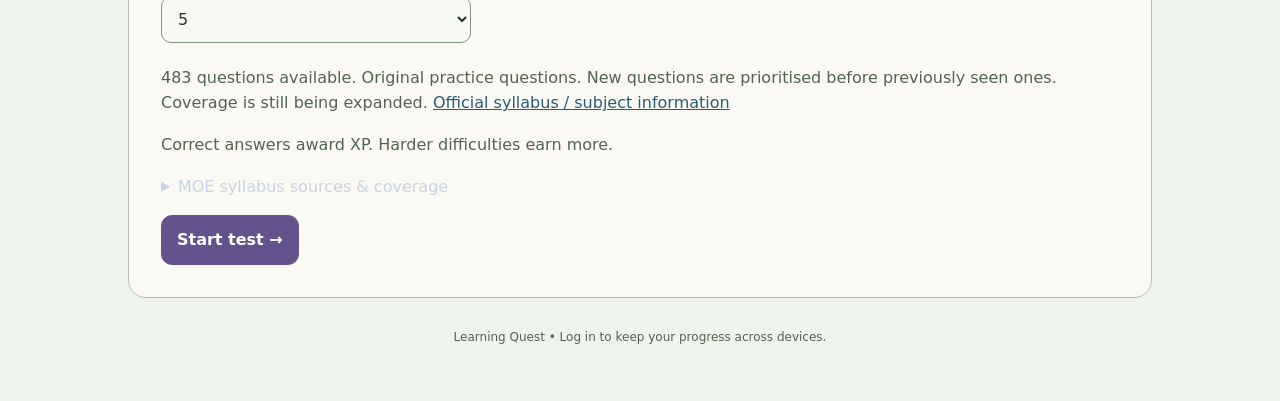
==== commit 8f65f5d5: "Publish playable company operation season" ====
--- a/index.html
+++ b/index.html
@@ -1 +1 @@
-<!doctype html><html lang="en"><head><meta charset="utf-8"><meta name="viewport" content="width=device-width,initial-scale=1"><title>Learning Quest</title><link rel="stylesheet" href="style.css?v=soft-daylight3"></head><body><main class="wrap"><aside id="accountReminder" class="account-reminder" aria-label="Protect your existing progress" hidden><div><strong>Keep your progress on every device</strong><p>You already have learning progress. Set up a username and password to keep your scores, pet and outfits when you switch devices.</p></div><div class="account-reminder-actions"><button id="accountSetup" class="primary">Set up username &amp; password</button><button id="accountLater">Remind me tomorrow</button></div></aside><header><div><span class="eyebrow">THE LEARNING ARCADE</span><h1>⚡ Learning Quest</h1><p>Learn. Earn XP. Build your streak.</p></div><div class="profile"><button class="account-button" data-tab="profile" aria-label="Open profile"><span id="accountAvatar" class="account-avatar"></span><span>Profile</span><span aria-hidden="true">↗</span></button><input id="username" type="hidden"><small id="saveStatus">Progress saves automatically on this browser.</small><p id="nameMessage" class="notice" aria-live="polite"></p></div></header><section class="profile-block"><span class="eyebrow">🦊 PIP’S NEW ADVENTURE · CREATE · TRY · DISCOVER</span><h2>🏪 What would YOUR mini shop sell?</h2><p>Bookmarks? Bracelets? A brilliant new idea? Help Pip turn a tiny idea into a pretend shop!</p><p><strong>💡 Pick a helpful idea &nbsp; 🎨 Try your own prices &nbsp; 🌟 Earn XP as you learn</strong></p><button id="coursesShortcut" class="primary">Let’s build my mini shop! →</button><p><small>8 short learn-and-play lessons · no real money needed · Entrepreneurship for curious kids</small></p></section><section class="stats"><div><span>Lifetime XP</span><strong id="total">0</strong></div><div><span>Spendable XP</span><strong id="wallet">0</strong></div><div><span>Daily streak</span><strong id="streak">0 days</strong></div><div><span>Tests completed</span><strong id="completed">0</strong></div><div><span>Shield days</span><strong id="shields">0</strong></div><div><span>Playtime</span><strong id="playtime">0m</strong></div></section><nav><button id="coursesNav">🚀 Courses</button><button data-tab="play" class="active">School practice &amp; arcade</button><button data-tab="challenges">Challenges</button><button data-tab="shop">XP Boosts</button><button data-tab="shield">Streak Shields</button><button data-tab="leaderboard">Leaderboard</button><button data-tab="inventory">Inventory</button><button data-tab="companion">Pet &amp; rewards</button></nav><section id="courses" class="panel" hidden><span class="eyebrow">LEARN SOMETHING NEW</span><h1>Courses</h1><p>Read a lesson, explore an example, then check your understanding.</p><div id="courseContent"></div></section><section id="play" class="panel"><div id="setup"><div class="journey-header"><div><span class="eyebrow">YOUR LEARNING JOURNEY</span><h2>Start a new test</h2></div><strong id="gems">0 gems</strong></div><section class="journey"><strong id="journeyLevel"></strong><progress id="journeyProgress" max="5" value="0"></progress><small id="journeyText"></small></section><section class="daily-section"><div class="between"><h3>Daily quests</h3><label>Daily target<select id="dailyGoal"><option value="5">5 correct answers</option><option value="10">10 correct answers</option><option value="20">20 correct answers</option><option value="30">30 correct answers</option></select></label></div><div id="dailyQuests" class="quest-grid"></div></section><div id="resumeCard" hidden><p id="resumeSummary"></p><button id="resumeTest" class="primary">Continue saved test</button></div><div class="formgrid"><label>Practice mode<select id="practiceMode"><option value="moe">School syllabus practice</option><option value="arcade">Arcade challenges</option></select></label><label id="stageLabel">School stage<select id="schoolStage"><option value="primary">Primary</option><option value="secondary">Secondary</option><option value="jc">JC / Pre-U</option></select></label><label>Challenge style<select id="sessionStyle"><option value="relaxed">Relaxed · unlimited hearts</option><option value="hearts">Challenge · 5 hearts</option></select></label><label>Subject<select id="subject"><option>Math</option><option>Science</option><option>English</option><option>Geography</option><option>History</option><option>Coding</option></select></label><label id="gradeLabel">Practice level<select id="primaryGrade"></select></label><label id="topicLabel">Topic<select id="moeTopic"></select></label><label id="difficultyLabel" hidden>Difficulty<select id="difficulty"></select></label><label>Questions<select id="count"><option>5</option><option>10</option><option>20</option><option>50</option></select></label></div><p id="curriculumNote" class="muted"></p><p class="muted">Correct answers award XP. Harder difficulties earn more.</p><details class="syllabus-info"><summary>MOE syllabus sources &amp; coverage</summary><p>Original practice questions with MOE subject and syllabus references. The directory covers the subjects listed on the consulted primary, secondary and JC pages; school-specific and third-language offerings can differ. Primary now has authored grade plans, concept checks and guided responses; Secondary and JC offer selected year-based question banks for the populated subjects. Primary plans expand practice across the official learning areas but are not an exhaustive mapping of every syllabus outcome or textbook lesson. Not official examination questions or a complete syllabus course. Listening, speaking, extended writing and practical science need additional activities. English uses lower (P1–P2), middle (P3–P4) and upper (P5–P6) practice bands.</p><ul><li><a href="https://cms.moe.gov.sg/assets/92bff26d-b2b4-4535-b868-b8415c744b91/2021%20Primary%20Mathematics%20Syllabus%20P1%20to%20P6%20Updated%20October%202025.pdf" target="_blank" rel="noopener">2021 Primary Mathematics — October 2025 update</a>: selected number, measurement, geometry and data topics.</li><li><a href="https://www.moe.gov.sg/media/files/primary/syllabus/ba3562d3-5b31-4459-8693-45cde7b97273.pdf" target="_blank" rel="noopener">2023 Primary Science</a>: selected P3–P6 diversity, cycles, systems, interactions and energy topics.</li><li><a href="https://www.moe.gov.sg/media/files/primary/b8eb0437-67fb-4042-a26c-64fef2af12df.pdf" target="_blank" rel="noopener">2020 Primary English Language</a>: grammar, vocabulary, reading and writing choices.</li></ul><p>Arcade mode retains the original challenges. Check the official documents for cohort dates, G1/G2/G3 and H1/H2/H3 requirements. Practical work, speaking and essay assessment are not covered by these MCQs.</p><details class="syllabus-info"><summary>All subjects &amp; official syllabus links</summary><div id="subjectDirectory"></div></details></details><button id="start" class="primary">Start test →</button></div><div id="quiz" hidden><button id="backToSetup">← Back to subjects</button><div class="game-status"><strong id="heartStatus"></strong><strong id="comboStatus"></strong></div><div id="heartHelp" hidden><p>Your hearts are used up. You can continue this test in relaxed mode without losing progress.</p><button id="relaxChallenge">Continue in relaxed mode</button></div><div class="between"><span id="progress"></span><span id="score"></span></div><div class="bar"><i id="progressbar"></i></div><p id="questionTopic" class="muted"></p><h2 id="question"></h2><div id="answers" class="answers"></div><p id="feedback" aria-live="polite"></p><button id="next" class="primary" hidden>Next →</button></div><div id="results" hidden><h2>Test complete!</h2><p id="resultSummary"></p><p id="resultSave" aria-live="polite"></p><button id="retryResult" hidden>Retry saving result</button><button id="again" class="primary">Play again</button></div></section><section id="challenges" class="panel" hidden><div class="between"><h2>Challenge hub</h2><button id="syncRounds">Sync progress</button></div><p id="syncStatus" class="muted" aria-live="polite"></p><small id="pendingCount"></small><div class="challenge-cards"><article class="challenge-card"><span class="challenge-icon">⏱️</span><h3>60-second match</h3><p>Match words with meanings or equations with answers. Earn XP for each correct pair.</p><label>Subject<select id="matchSubject"></select></label><button id="matchStart" class="primary">Start matching</button></article><article class="challenge-card"><span class="challenge-icon">📚</span><h3>Mistake review</h3><p id="mistakeCount"></p><p id="reviewSummary"></p><label>Subject<select id="reviewSubject"></select></label><button id="reviewStart" class="primary">Start review</button></article></div><section id="matchRunner" class="mini-game" hidden><div class="between"><strong id="matchTimer"></strong><strong id="matchScore"></strong></div><div class="matching-grid"><div><h4>Prompt</h4><div id="matchLeft" class="pair-column"></div></div><div><h4>Answer</h4><div id="matchRight" class="pair-column"></div></div></div><p id="matchFeedback" aria-live="polite"></p></section><section id="reviewRunner" class="mini-game" hidden><div class="between"><strong id="reviewProgress"></strong><button id="reviewPause">Pause & save</button></div><h3 id="reviewQuestion"></h3><div id="reviewAnswers" class="answers"></div><p id="reviewFeedback" aria-live="polite"></p><button id="reviewNext" class="primary" hidden>Next →</button></section><div class="challenge-cards"><article class="challenge-card"><span class="challenge-icon">🏅</span><h3 id="monthlyTitle">Monthly collection</h3><p>Claim 30 daily quest rewards to collect this month’s badge.</p><progress id="monthlyProgress" max="30" value="0"></progress><p id="monthlyCount"></p><button id="monthlyClaim">Claim badge + 20 gems</button></article><article class="challenge-card"><span class="challenge-icon">🤝</span><h3>Friend quest</h3><p>Team up to answer 100 questions correctly. Earn 15 gems each.</p><p>Invite code: <strong id="friendCode">No team yet</strong> <button id="friendCopy" hidden>Copy</button></p><button id="friendCreate">Create this week’s team</button><label>Friend’s invite code<input id="friendJoinCode" maxlength="8" placeholder="Enter an 8-character code" autocomplete="off"></label><div class="action-row"><button id="friendJoin">Join team</button><button id="refreshFriends">Refresh</button></div><div id="friendMembers"></div><progress id="friendProgress" max="100" value="0"></progress><p id="friendProgressText"></p><button id="friendClaim" disabled>Claim 15 gems</button><p id="friendStatus" class="muted" aria-live="polite"></p></article></div></section><section id="profile" class="panel profile-page" hidden><section class="profile-block account-panel"><h2>Your account</h2><p id="accountMigrationInfo" class="account-migration-info" hidden>Your existing scores, pet, outfits and unfinished test will be kept when you create an account. Your old nickname is a display name; it does not have a login password yet. If you already created an account on another device, log in instead.</p><p>Use the same username and password on your phone, iPad or computer.</p><div id="accountForm"><div class="formgrid"><label>Username<input id="loginUsername" autocomplete="username" autocapitalize="none" spellcheck="false" maxlength="20" placeholder="e.g. littlefox7"></label><label>Password<input id="loginPassword" type="password" autocomplete="current-password" minlength="6" maxlength="128" placeholder="At least 6 characters"></label></div><div class="account-actions"><button id="accountLogin" class="primary">Log in</button><button id="accountRegister">Create account &amp; save my progress</button></div><small>Username: 3–20 English letters, numbers or underscores. No email needed. Remember your password; password recovery is not available yet.</small></div><div id="accountSigned" hidden><strong id="accountUsernameText"></strong><div class="account-actions"><button id="accountRetry">Sync now</button><button id="accountRelogin">Log in again</button><button id="accountLogout">Log out</button></div></div><p id="accountStatus" role="status" aria-live="polite"></p><button id="accountLoad" hidden>Load cloud progress</button><button id="accountKeepAppearance" hidden>Save this device’s avatar &amp; pet name</button></section><div class="profile-page-nav"><button data-tab="play">← Back to learning</button><button id="profileShare">Copy progress card</button></div><div class="profile-hero"><div id="profileHeroAvatar" class="profile-hero-avatar"></div><div><span class="eyebrow">YOUR LEARNER PROFILE</span><h1 id="profileHeroName"></h1><p id="profileExplorer"></p><small id="profileCloudStatus"></small><div id="profilePinned" class="profile-pins"></div></div></div><p id="profileShareStatus" class="muted" aria-live="polite"></p><textarea id="profileShareText" readonly hidden aria-label="Progress card text"></textarea><section class="profile-name-edit"><label for="profileName">Nickname</label><div class="profile-name-row"><input id="profileName" maxlength="20" autocomplete="nickname" placeholder="Your nickname"><button id="saveProfile" class="primary">Save changes</button></div><small>2–20 characters. Letters, numbers, spaces, dots, underscores and hyphens are supported.</small><p id="profileStatus" aria-live="polite"></p></section><div class="profile-stats"><div><span>🔥 Current streak</span><strong id="profileStreak"></strong></div><div><span>⚡ Lifetime XP</span><strong id="profileLifetime"></strong></div><div><span>📝 Tests completed</span><strong id="profileTests"></strong></div><div><span>🎯 Best combo</span><strong id="profileCombo"></strong></div><div><span>💎 Gems</span><strong id="profileGems"></strong></div><div><span>⏱️ Learning time</span><strong id="profileMinutes"></strong></div></div><section class="profile-companion-card"><div id="profilePetArt"></div><div><h2>Your companion</h2><p id="profilePetSummary"></p><button data-tab="companion">Pet, subject levels &amp; shop →</button></div></section><details class="profile-edit"><summary>Customize avatar</summary><div class="profile-editor"><div id="avatarPreview" class="avatar-preview"></div><div><div class="avatar-upload"><button id="uploadAvatar">Upload my avatar</button><button id="removeUploadedAvatar" hidden>Use my Q-style avatar</button><input type="file" id="avatarPhotoFile" accept="image/jpeg,image/png,image/webp" hidden><p>JPG, PNG or WebP · up to 8 MB. The centre of your photo becomes a square avatar. Your avatar is visible in leagues, team quests and to people adding you.</p><p id="avatarUploadStatus" role="status" aria-live="polite"></p></div><div class="avatar-controls"><label>Skin tone<select id="avatarskin"><option value="peach">Peach</option><option value="tan">Tan</option><option value="brown">Brown</option><option value="deep">Deep</option><option value="rose">Rose</option><option value="gold">Gold</option></select></label><label>Hair style<select id="avatarhair"><option value="short">Short</option><option value="curly">Curly</option><option value="spiky">Spiky</option><option value="bald">Bald</option></select></label><label>Hair colour<select id="avatarhairColor"><option value="brown">Brown</option><option value="black">Black</option><option value="gold">Gold</option><option value="purple">Purple</option><option value="red">Red</option></select></label><label>Outfit<select id="avatarshirt"><option value="violet">Purple</option><option value="mint">Mint</option><option value="blue">Blue</option><option value="pink">Pink</option><option value="gold">Gold</option><option value="red">Red</option></select></label><label>Expression<select id="avatareyes"><option value="happy">Happy</option><option value="calm">Calm</option><option value="wink">Wink</option></select></label><label>Accessory<select id="avataraccessory"><option value="none">None</option><option value="glasses">Glasses</option><option value="cap">Cap</option></select></label></div></div></div><p class="muted">Log in to save your personal progress across devices. Guest progress stays in this browser.</p></details><section class="profile-block"><div class="between"><h2>Your last 7 days</h2><label>Daily goal<select id="profileGoal"><option value="5">5 correct answers</option><option value="10">10 correct answers</option><option value="20">20 correct answers</option><option value="30">30 correct answers</option></select></label></div><div id="profileWeek" class="profile-week"></div><p id="profileWeekSummary"></p><small id="profileTracking"></small></section><section class="profile-block connections"><div class="between"><h2>Your friends</h2><button id="refreshFriendsList">Refresh friends</button></div><p>Ask your friend for their username. They must accept your request before you can see each other’s learning progress.</p><div class="friend-search"><label>Friend’s username<input id="friendSearch" autocomplete="off" autocapitalize="none" spellcheck="false" maxlength="20" placeholder="Exact username"></label><button id="addFriend" class="primary">Send friend request</button></div><p id="friendListStatus" role="status" aria-live="polite"></p><div id="friendList" class="connections-grid"></div><h3>Friend requests</h3><div id="friendRequests" class="connections-grid"></div><details><summary>Blocked accounts</summary><div id="friendBlocked" class="connections-grid"></div></details></section><div class="profile-social-grid"><section class="profile-block"><h2>🏆 Weekly league</h2><p id="profileLeagueSummary">Your league updates when you open this page.</p><button data-tab="leaderboard">View league</button></section><section class="profile-block"><h2>🤝 Your learning team</h2><p id="profileTeamSummary"></p><button data-tab="challenges">Open friend quest</button></section></div><section class="profile-block"><h2>Achievement showcase</h2><p class="muted">Pin up to 3 earned badges to your profile.</p><p id="profilePinStatus" aria-live="polite"></p><div id="profileBadgeGrid" class="badge-grid"></div></section><section class="profile-block"><h2>Monthly collection</h2><div id="monthlyBadges" class="badge-grid"></div></section><section class="profile-block"><h2>Recent activity</h2><ul id="profileRecent" class="profile-recent"></ul></section></section><section id="companion" class="panel companion-page" hidden><div class="profile-page-nav"><button data-tab="play">← Back to learning</button><button data-tab="profile">Profile</button></div><h1>Your learning companion</h1><p class="muted">Learn, grow and make it yours. No lost progress for taking a break.</p><div class="pet-layout"><div><button id="petHello" class="pet-hello" aria-label="Say hello to your pet"><span id="petArt"></span></button><h2 id="petHeading"></h2><p id="petFood"></p><button id="feedPet" class="primary">Feed pet · 1 food</button><p id="petMessage" aria-live="polite"></p><progress id="petLevelProgress" max="5" value="0"></progress><p id="petGrowth"></p></div><section class="pet-settings"><h2>Meet your pet</h2><label>Companion<select id="petKind"><option value="fox">Fox</option><option value="cat">Cat</option><option value="penguin">Penguin</option></select></label><label>Pet name<input id="petName" maxlength="16"></label><button id="savePetName">Save pet name</button><p>Earn 1 food for every 5 different correct answers each day (Singapore time), up to 10 food a day. Repeating the same question that day does not earn extra food.</p><p id="petToday"></p></section></div><section class="profile-block"><h2>Subject levels</h2><p class="muted">Solve different school-practice questions to climb from Starter to Bronze, Silver and Gold. Repeating a solved question never adds points. Bronze earns 2 gems, Silver 3 and Gold 5, once per subject/year. Levels describe this practice bank, not full syllabus certification.</p><div id="subjectLevels" class="subject-level-grid"></div></section><section class="profile-block"><div class="between"><h2>Dress-up shop</h2><strong id="rewardGems"></strong></div><p class="muted">Spend gems on avatar frames, Profile backdrops and pet accessories. Owned items can be equipped again for free.</p><p id="rewardShopStatus" aria-live="polite"></p><div id="rewardShop" class="reward-shop-grid"></div></section></section><section id="shop" class="panel" hidden><h2>XP Boost Shop</h2><p class="muted">Choose a multiplier up to 1 quinvigintillion × (10⁷⁸×) and duration up to 720 hours. Only one boost can be active at a time. Boost time keeps running even if you close the game.</p><div class="formgrid"><label>Multiplier<select id="multiplier"></select></label><label>Duration<select id="duration"></select></label></div><p>Price: <strong id="boostPrice"></strong> XP</p><button class="primary" id="buyBoost">Buy boost</button><p id="boostMessage" class="notice"></p><h3>Active boost</h3><p id="activeBoost">None</p></section><section id="shield" class="panel" hidden><h2>Streak Shield Shop</h2><p class="muted">Shields automatically protect your streak on missed days. They preserve your streak but don't increase it.</p><label>Protection package<select id="shieldOption"></select></label><p>Price: <strong id="shieldPrice"></strong> XP</p><button id="buyShield" class="primary">Buy shields</button><p id="shieldMessage" class="notice"></p></section><section id="leaderboard" class="panel" hidden><h2>Leaderboard</h2><section class="league-section"><div class="between"><h3 id="leagueTitle">Weekly league</h3><button id="refreshLeague">Refresh league</button></div><p class="muted">A new league starts every Monday in Singapore time. Each correct answer earns 1 point; XP boosts do not affect rankings. The top 3 with points move up. With at least 10 players, the bottom 3 move down.</p><p id="leagueStatus" aria-live="polite"></p><div class="table-scroll"><table><thead><tr><th>Rank</th><th>Player</th><th>Correct this week</th></tr></thead><tbody id="leagueRows"></tbody></table></div><small>Completed rounds sync online. Offline rounds count in the week they sync. Scores are submitted by players.</small></section><p class="muted">Online leaderboard — complete a test to record your name and score. Ranked by accuracy, then correct answers. Scores are submitted by players, without account verification.</p><button id="refreshBoard">Refresh leaderboard</button><p id="boardStatus" aria-live="polite"></p><div class="table-scroll"><table><thead><tr><th>Rank</th><th>Player</th><th>Subject</th><th>Difficulty</th><th>Score</th><th>Accuracy</th><th>Completed</th></tr></thead><tbody id="rankings"></tbody></table></div></section><section id="inventory" class="panel" hidden><h2>Inventory & progress</h2><p id="inventoryText"></p><p class="muted">Logged-in progress syncs to your account. Guest progress stays on this device. Export a backup before switching accounts if you want a separate copy.</p><h3>Achievement badges</h3><div id="badgeShelf" class="badge-grid"></div><h3>Gem rewards</h3><p>Daily quests award gems. Unlock a colour theme once, then switch freely.</p><div class="skin-buttons"><button id="skinViolet">Violet · free</button><button id="skinMint">Mint · 10 gems</button><button id="skinGold">Gold · 20 gems</button></div><p id="skinMessage" aria-live="polite"></p><h3>Save &amp; restore progress</h3><p>Answers and current test scores are saved after each question. After refreshing, choose Play → Continue saved test. To move progress between browsers or website addresses, export a backup here and import it on the other address.</p><button id="exportProgress">Export progress backup</button><button id="importProgress">Import progress backup</button><input type="file" id="progressFile" accept="application/json,.json" hidden><p id="backupMessage" aria-live="polite"></p><button id="reset" class="danger">Reset local progress</button></section><footer>Learning Quest • Log in to keep your progress across devices.</footer></main><div id="gameToast" role="status" aria-live="polite" hidden></div><script src="questions.js"></script><script src="curriculum.js?v=moe2"></script><script src="primary-expansion.js?v=primary4"></script><script src="chinese-practice.js?v=rewards1"></script><script src="mixed-practice.js?v=rewards1"></script><script src="subject-library.js?v=clean2"></script><script src="secondary-jc.js?v=rewards1"></script><script src="gamification.js?v=rewards1"></script><script src="primary-activities.js?v=primary4"></script><script src="match-bank.js?v=rewards1"></script><script src="extras.js?v=friends1"></script><script src="practice-variety.js?v=rewards1"></script><script src="profile-page.js?v=friends1"></script><script src="learning-rewards.js?v=syncfix2"></script><script src="accounts.js?v=syncfix1"></script><script src="friends-profile.js?v=syncfix1"></script><script src="extra-subjects.js?v=entrepreneurship1"></script><script src="app.js?v=entrepreneurship1"></script><script src="courses.js?v=adventure5"></script><script src="ssic-catalog.js?v=2025"></script><script src="business-adventure.js?v=banksfunding6"></script></body></html>
+<!doctype html><html lang="en"><head><meta charset="utf-8"><meta name="viewport" content="width=device-width,initial-scale=1"><title>Learning Quest</title><link rel="stylesheet" href="style.css?v=soft-daylight3"></head><body><main class="wrap"><aside id="accountReminder" class="account-reminder" aria-label="Protect your existing progress" hidden><div><strong>Keep your progress on every device</strong><p>You already have learning progress. Set up a username and password to keep your scores, pet and outfits when you switch devices.</p></div><div class="account-reminder-actions"><button id="accountSetup" class="primary">Set up username &amp; password</button><button id="accountLater">Remind me tomorrow</button></div></aside><header><div><span class="eyebrow">THE LEARNING ARCADE</span><h1>⚡ Learning Quest</h1><p>Learn. Earn XP. Build your streak.</p></div><div class="profile"><button class="account-button" data-tab="profile" aria-label="Open profile"><span id="accountAvatar" class="account-avatar"></span><span>Profile</span><span aria-hidden="true">↗</span></button><input id="username" type="hidden"><small id="saveStatus">Progress saves automatically on this browser.</small><p id="nameMessage" class="notice" aria-live="polite"></p></div></header><section class="profile-block"><span class="eyebrow">🦊 PIP’S NEW ADVENTURE · CREATE · TRY · DISCOVER</span><h2>🏪 What would YOUR mini shop sell?</h2><p>Bookmarks? Bracelets? A brilliant new idea? Help Pip turn a tiny idea into a pretend shop!</p><p><strong>💡 Pick a helpful idea &nbsp; 🎨 Try your own prices &nbsp; 🌟 Earn XP as you learn</strong></p><button id="coursesShortcut" class="primary">Let’s build my mini shop! →</button><p><small>8 short learn-and-play lessons · no real money needed · Entrepreneurship for curious kids</small></p></section><section class="stats"><div><span>Lifetime XP</span><strong id="total">0</strong></div><div><span>Spendable XP</span><strong id="wallet">0</strong></div><div><span>Daily streak</span><strong id="streak">0 days</strong></div><div><span>Tests completed</span><strong id="completed">0</strong></div><div><span>Shield days</span><strong id="shields">0</strong></div><div><span>Playtime</span><strong id="playtime">0m</strong></div></section><nav><button id="coursesNav">🚀 Courses</button><button data-tab="play" class="active">School practice &amp; arcade</button><button data-tab="challenges">Challenges</button><button data-tab="shop">XP Boosts</button><button data-tab="shield">Streak Shields</button><button data-tab="leaderboard">Leaderboard</button><button data-tab="inventory">Inventory</button><button data-tab="companion">Pet &amp; rewards</button></nav><section id="courses" class="panel" hidden><span class="eyebrow">LEARN SOMETHING NEW</span><h1>Courses</h1><p>Read a lesson, explore an example, then check your understanding.</p><div id="courseContent"></div></section><section id="play" class="panel"><div id="setup"><div class="journey-header"><div><span class="eyebrow">YOUR LEARNING JOURNEY</span><h2>Start a new test</h2></div><strong id="gems">0 gems</strong></div><section class="journey"><strong id="journeyLevel"></strong><progress id="journeyProgress" max="5" value="0"></progress><small id="journeyText"></small></section><section class="daily-section"><div class="between"><h3>Daily quests</h3><label>Daily target<select id="dailyGoal"><option value="5">5 correct answers</option><option value="10">10 correct answers</option><option value="20">20 correct answers</option><option value="30">30 correct answers</option></select></label></div><div id="dailyQuests" class="quest-grid"></div></section><div id="resumeCard" hidden><p id="resumeSummary"></p><button id="resumeTest" class="primary">Continue saved test</button></div><div class="formgrid"><label>Practice mode<select id="practiceMode"><option value="moe">School syllabus practice</option><option value="arcade">Arcade challenges</option></select></label><label id="stageLabel">School stage<select id="schoolStage"><option value="primary">Primary</option><option value="secondary">Secondary</option><option value="jc">JC / Pre-U</option></select></label><label>Challenge style<select id="sessionStyle"><option value="relaxed">Relaxed · unlimited hearts</option><option value="hearts">Challenge · 5 hearts</option></select></label><label>Subject<select id="subject"><option>Math</option><option>Science</option><option>English</option><option>Geography</option><option>History</option><option>Coding</option></select></label><label id="gradeLabel">Practice level<select id="primaryGrade"></select></label><label id="topicLabel">Topic<select id="moeTopic"></select></label><label id="difficultyLabel" hidden>Difficulty<select id="difficulty"></select></label><label>Questions<select id="count"><option>5</option><option>10</option><option>20</option><option>50</option></select></label></div><p id="curriculumNote" class="muted"></p><p class="muted">Correct answers award XP. Harder difficulties earn more.</p><details class="syllabus-info"><summary>MOE syllabus sources &amp; coverage</summary><p>Original practice questions with MOE subject and syllabus references. The directory covers the subjects listed on the consulted primary, secondary and JC pages; school-specific and third-language offerings can differ. Primary now has authored grade plans, concept checks and guided responses; Secondary and JC offer selected year-based question banks for the populated subjects. Primary plans expand practice across the official learning areas but are not an exhaustive mapping of every syllabus outcome or textbook lesson. Not official examination questions or a complete syllabus course. Listening, speaking, extended writing and practical science need additional activities. English uses lower (P1–P2), middle (P3–P4) and upper (P5–P6) practice bands.</p><ul><li><a href="https://cms.moe.gov.sg/assets/92bff26d-b2b4-4535-b868-b8415c744b91/2021%20Primary%20Mathematics%20Syllabus%20P1%20to%20P6%20Updated%20October%202025.pdf" target="_blank" rel="noopener">2021 Primary Mathematics — October 2025 update</a>: selected number, measurement, geometry and data topics.</li><li><a href="https://www.moe.gov.sg/media/files/primary/syllabus/ba3562d3-5b31-4459-8693-45cde7b97273.pdf" target="_blank" rel="noopener">2023 Primary Science</a>: selected P3–P6 diversity, cycles, systems, interactions and energy topics.</li><li><a href="https://www.moe.gov.sg/media/files/primary/b8eb0437-67fb-4042-a26c-64fef2af12df.pdf" target="_blank" rel="noopener">2020 Primary English Language</a>: grammar, vocabulary, reading and writing choices.</li></ul><p>Arcade mode retains the original challenges. Check the official documents for cohort dates, G1/G2/G3 and H1/H2/H3 requirements. Practical work, speaking and essay assessment are not covered by these MCQs.</p><details class="syllabus-info"><summary>All subjects &amp; official syllabus links</summary><div id="subjectDirectory"></div></details></details><button id="start" class="primary">Start test →</button></div><div id="quiz" hidden><button id="backToSetup">← Back to subjects</button><div class="game-status"><strong id="heartStatus"></strong><strong id="comboStatus"></strong></div><div id="heartHelp" hidden><p>Your hearts are used up. You can continue this test in relaxed mode without losing progress.</p><button id="relaxChallenge">Continue in relaxed mode</button></div><div class="between"><span id="progress"></span><span id="score"></span></div><div class="bar"><i id="progressbar"></i></div><p id="questionTopic" class="muted"></p><h2 id="question"></h2><div id="answers" class="answers"></div><p id="feedback" aria-live="polite"></p><button id="next" class="primary" hidden>Next →</button></div><div id="results" hidden><h2>Test complete!</h2><p id="resultSummary"></p><p id="resultSave" aria-live="polite"></p><button id="retryResult" hidden>Retry saving result</button><button id="again" class="primary">Play again</button></div></section><section id="challenges" class="panel" hidden><div class="between"><h2>Challenge hub</h2><button id="syncRounds">Sync progress</button></div><p id="syncStatus" class="muted" aria-live="polite"></p><small id="pendingCount"></small><div class="challenge-cards"><article class="challenge-card"><span class="challenge-icon">⏱️</span><h3>60-second match</h3><p>Match words with meanings or equations with answers. Earn XP for each correct pair.</p><label>Subject<select id="matchSubject"></select></label><button id="matchStart" class="primary">Start matching</button></article><article class="challenge-card"><span class="challenge-icon">📚</span><h3>Mistake review</h3><p id="mistakeCount"></p><p id="reviewSummary"></p><label>Subject<select id="reviewSubject"></select></label><button id="reviewStart" class="primary">Start review</button></article></div><section id="matchRunner" class="mini-game" hidden><div class="between"><strong id="matchTimer"></strong><strong id="matchScore"></strong></div><div class="matching-grid"><div><h4>Prompt</h4><div id="matchLeft" class="pair-column"></div></div><div><h4>Answer</h4><div id="matchRight" class="pair-column"></div></div></div><p id="matchFeedback" aria-live="polite"></p></section><section id="reviewRunner" class="mini-game" hidden><div class="between"><strong id="reviewProgress"></strong><button id="reviewPause">Pause & save</button></div><h3 id="reviewQuestion"></h3><div id="reviewAnswers" class="answers"></div><p id="reviewFeedback" aria-live="polite"></p><button id="reviewNext" class="primary" hidden>Next →</button></section><div class="challenge-cards"><article class="challenge-card"><span class="challenge-icon">🏅</span><h3 id="monthlyTitle">Monthly collection</h3><p>Claim 30 daily quest rewards to collect this month’s badge.</p><progress id="monthlyProgress" max="30" value="0"></progress><p id="monthlyCount"></p><button id="monthlyClaim">Claim badge + 20 gems</button></article><article class="challenge-card"><span class="challenge-icon">🤝</span><h3>Friend quest</h3><p>Team up to answer 100 questions correctly. Earn 15 gems each.</p><p>Invite code: <strong id="friendCode">No team yet</strong> <button id="friendCopy" hidden>Copy</button></p><button id="friendCreate">Create this week’s team</button><label>Friend’s invite code<input id="friendJoinCode" maxlength="8" placeholder="Enter an 8-character code" autocomplete="off"></label><div class="action-row"><button id="friendJoin">Join team</button><button id="refreshFriends">Refresh</button></div><div id="friendMembers"></div><progress id="friendProgress" max="100" value="0"></progress><p id="friendProgressText"></p><button id="friendClaim" disabled>Claim 15 gems</button><p id="friendStatus" class="muted" aria-live="polite"></p></article></div></section><section id="profile" class="panel profile-page" hidden><section class="profile-block account-panel"><h2>Your account</h2><p id="accountMigrationInfo" class="account-migration-info" hidden>Your existing scores, pet, outfits and unfinished test will be kept when you create an account. Your old nickname is a display name; it does not have a login password yet. If you already created an account on another device, log in instead.</p><p>Use the same username and password on your phone, iPad or computer.</p><div id="accountForm"><div class="formgrid"><label>Username<input id="loginUsername" autocomplete="username" autocapitalize="none" spellcheck="false" maxlength="20" placeholder="e.g. littlefox7"></label><label>Password<input id="loginPassword" type="password" autocomplete="current-password" minlength="6" maxlength="128" placeholder="At least 6 characters"></label></div><div class="account-actions"><button id="accountLogin" class="primary">Log in</button><button id="accountRegister">Create account &amp; save my progress</button></div><small>Username: 3–20 English letters, numbers or underscores. No email needed. Remember your password; password recovery is not available yet.</small></div><div id="accountSigned" hidden><strong id="accountUsernameText"></strong><div class="account-actions"><button id="accountRetry">Sync now</button><button id="accountRelogin">Log in again</button><button id="accountLogout">Log out</button></div></div><p id="accountStatus" role="status" aria-live="polite"></p><button id="accountLoad" hidden>Load cloud progress</button><button id="accountKeepAppearance" hidden>Save this device’s avatar &amp; pet name</button></section><div class="profile-page-nav"><button data-tab="play">← Back to learning</button><button id="profileShare">Copy progress card</button></div><div class="profile-hero"><div id="profileHeroAvatar" class="profile-hero-avatar"></div><div><span class="eyebrow">YOUR LEARNER PROFILE</span><h1 id="profileHeroName"></h1><p id="profileExplorer"></p><small id="profileCloudStatus"></small><div id="profilePinned" class="profile-pins"></div></div></div><p id="profileShareStatus" class="muted" aria-live="polite"></p><textarea id="profileShareText" readonly hidden aria-label="Progress card text"></textarea><section class="profile-name-edit"><label for="profileName">Nickname</label><div class="profile-name-row"><input id="profileName" maxlength="20" autocomplete="nickname" placeholder="Your nickname"><button id="saveProfile" class="primary">Save changes</button></div><small>2–20 characters. Letters, numbers, spaces, dots, underscores and hyphens are supported.</small><p id="profileStatus" aria-live="polite"></p></section><div class="profile-stats"><div><span>🔥 Current streak</span><strong id="profileStreak"></strong></div><div><span>⚡ Lifetime XP</span><strong id="profileLifetime"></strong></div><div><span>📝 Tests completed</span><strong id="profileTests"></strong></div><div><span>🎯 Best combo</span><strong id="profileCombo"></strong></div><div><span>💎 Gems</span><strong id="profileGems"></strong></div><div><span>⏱️ Learning time</span><strong id="profileMinutes"></strong></div></div><section class="profile-companion-card"><div id="profilePetArt"></div><div><h2>Your companion</h2><p id="profilePetSummary"></p><button data-tab="companion">Pet, subject levels &amp; shop →</button></div></section><details class="profile-edit"><summary>Customize avatar</summary><div class="profile-editor"><div id="avatarPreview" class="avatar-preview"></div><div><div class="avatar-upload"><button id="uploadAvatar">Upload my avatar</button><button id="removeUploadedAvatar" hidden>Use my Q-style avatar</button><input type="file" id="avatarPhotoFile" accept="image/jpeg,image/png,image/webp" hidden><p>JPG, PNG or WebP · up to 8 MB. The centre of your photo becomes a square avatar. Your avatar is visible in leagues, team quests and to people adding you.</p><p id="avatarUploadStatus" role="status" aria-live="polite"></p></div><div class="avatar-controls"><label>Skin tone<select id="avatarskin"><option value="peach">Peach</option><option value="tan">Tan</option><option value="brown">Brown</option><option value="deep">Deep</option><option value="rose">Rose</option><option value="gold">Gold</option></select></label><label>Hair style<select id="avatarhair"><option value="short">Short</option><option value="curly">Curly</option><option value="spiky">Spiky</option><option value="bald">Bald</option></select></label><label>Hair colour<select id="avatarhairColor"><option value="brown">Brown</option><option value="black">Black</option><option value="gold">Gold</option><option value="purple">Purple</option><option value="red">Red</option></select></label><label>Outfit<select id="avatarshirt"><option value="violet">Purple</option><option value="mint">Mint</option><option value="blue">Blue</option><option value="pink">Pink</option><option value="gold">Gold</option><option value="red">Red</option></select></label><label>Expression<select id="avatareyes"><option value="happy">Happy</option><option value="calm">Calm</option><option value="wink">Wink</option></select></label><label>Accessory<select id="avataraccessory"><option value="none">None</option><option value="glasses">Glasses</option><option value="cap">Cap</option></select></label></div></div></div><p class="muted">Log in to save your personal progress across devices. Guest progress stays in this browser.</p></details><section class="profile-block"><div class="between"><h2>Your last 7 days</h2><label>Daily goal<select id="profileGoal"><option value="5">5 correct answers</option><option value="10">10 correct answers</option><option value="20">20 correct answers</option><option value="30">30 correct answers</option></select></label></div><div id="profileWeek" class="profile-week"></div><p id="profileWeekSummary"></p><small id="profileTracking"></small></section><section class="profile-block connections"><div class="between"><h2>Your friends</h2><button id="refreshFriendsList">Refresh friends</button></div><p>Ask your friend for their username. They must accept your request before you can see each other’s learning progress.</p><div class="friend-search"><label>Friend’s username<input id="friendSearch" autocomplete="off" autocapitalize="none" spellcheck="false" maxlength="20" placeholder="Exact username"></label><button id="addFriend" class="primary">Send friend request</button></div><p id="friendListStatus" role="status" aria-live="polite"></p><div id="friendList" class="connections-grid"></div><h3>Friend requests</h3><div id="friendRequests" class="connections-grid"></div><details><summary>Blocked accounts</summary><div id="friendBlocked" class="connections-grid"></div></details></section><div class="profile-social-grid"><section class="profile-block"><h2>🏆 Weekly league</h2><p id="profileLeagueSummary">Your league updates when you open this page.</p><button data-tab="leaderboard">View league</button></section><section class="profile-block"><h2>🤝 Your learning team</h2><p id="profileTeamSummary"></p><button data-tab="challenges">Open friend quest</button></section></div><section class="profile-block"><h2>Achievement showcase</h2><p class="muted">Pin up to 3 earned badges to your profile.</p><p id="profilePinStatus" aria-live="polite"></p><div id="profileBadgeGrid" class="badge-grid"></div></section><section class="profile-block"><h2>Monthly collection</h2><div id="monthlyBadges" class="badge-grid"></div></section><section class="profile-block"><h2>Recent activity</h2><ul id="profileRecent" class="profile-recent"></ul></section></section><section id="companion" class="panel companion-page" hidden><div class="profile-page-nav"><button data-tab="play">← Back to learning</button><button data-tab="profile">Profile</button></div><h1>Your learning companion</h1><p class="muted">Learn, grow and make it yours. No lost progress for taking a break.</p><div class="pet-layout"><div><button id="petHello" class="pet-hello" aria-label="Say hello to your pet"><span id="petArt"></span></button><h2 id="petHeading"></h2><p id="petFood"></p><button id="feedPet" class="primary">Feed pet · 1 food</button><p id="petMessage" aria-live="polite"></p><progress id="petLevelProgress" max="5" value="0"></progress><p id="petGrowth"></p></div><section class="pet-settings"><h2>Meet your pet</h2><label>Companion<select id="petKind"><option value="fox">Fox</option><option value="cat">Cat</option><option value="penguin">Penguin</option></select></label><label>Pet name<input id="petName" maxlength="16"></label><button id="savePetName">Save pet name</button><p>Earn 1 food for every 5 different correct answers each day (Singapore time), up to 10 food a day. Repeating the same question that day does not earn extra food.</p><p id="petToday"></p></section></div><section class="profile-block"><h2>Subject levels</h2><p class="muted">Solve different school-practice questions to climb from Starter to Bronze, Silver and Gold. Repeating a solved question never adds points. Bronze earns 2 gems, Silver 3 and Gold 5, once per subject/year. Levels describe this practice bank, not full syllabus certification.</p><div id="subjectLevels" class="subject-level-grid"></div></section><section class="profile-block"><div class="between"><h2>Dress-up shop</h2><strong id="rewardGems"></strong></div><p class="muted">Spend gems on avatar frames, Profile backdrops and pet accessories. Owned items can be equipped again for free.</p><p id="rewardShopStatus" aria-live="polite"></p><div id="rewardShop" class="reward-shop-grid"></div></section></section><section id="shop" class="panel" hidden><h2>XP Boost Shop</h2><p class="muted">Choose a multiplier up to 1 quinvigintillion × (10⁷⁸×) and duration up to 720 hours. Only one boost can be active at a time. Boost time keeps running even if you close the game.</p><div class="formgrid"><label>Multiplier<select id="multiplier"></select></label><label>Duration<select id="duration"></select></label></div><p>Price: <strong id="boostPrice"></strong> XP</p><button class="primary" id="buyBoost">Buy boost</button><p id="boostMessage" class="notice"></p><h3>Active boost</h3><p id="activeBoost">None</p></section><section id="shield" class="panel" hidden><h2>Streak Shield Shop</h2><p class="muted">Shields automatically protect your streak on missed days. They preserve your streak but don't increase it.</p><label>Protection package<select id="shieldOption"></select></label><p>Price: <strong id="shieldPrice"></strong> XP</p><button id="buyShield" class="primary">Buy shields</button><p id="shieldMessage" class="notice"></p></section><section id="leaderboard" class="panel" hidden><h2>Leaderboard</h2><section class="league-section"><div class="between"><h3 id="leagueTitle">Weekly league</h3><button id="refreshLeague">Refresh league</button></div><p class="muted">A new league starts every Monday in Singapore time. Each correct answer earns 1 point; XP boosts do not affect rankings. The top 3 with points move up. With at least 10 players, the bottom 3 move down.</p><p id="leagueStatus" aria-live="polite"></p><div class="table-scroll"><table><thead><tr><th>Rank</th><th>Player</th><th>Correct this week</th></tr></thead><tbody id="leagueRows"></tbody></table></div><small>Completed rounds sync online. Offline rounds count in the week they sync. Scores are submitted by players.</small></section><p class="muted">Online leaderboard — complete a test to record your name and score. Ranked by accuracy, then correct answers. Scores are submitted by players, without account verification.</p><button id="refreshBoard">Refresh leaderboard</button><p id="boardStatus" aria-live="polite"></p><div class="table-scroll"><table><thead><tr><th>Rank</th><th>Player</th><th>Subject</th><th>Difficulty</th><th>Score</th><th>Accuracy</th><th>Completed</th></tr></thead><tbody id="rankings"></tbody></table></div></section><section id="inventory" class="panel" hidden><h2>Inventory & progress</h2><p id="inventoryText"></p><p class="muted">Logged-in progress syncs to your account. Guest progress stays on this device. Export a backup before switching accounts if you want a separate copy.</p><h3>Achievement badges</h3><div id="badgeShelf" class="badge-grid"></div><h3>Gem rewards</h3><p>Daily quests award gems. Unlock a colour theme once, then switch freely.</p><div class="skin-buttons"><button id="skinViolet">Violet · free</button><button id="skinMint">Mint · 10 gems</button><button id="skinGold">Gold · 20 gems</button></div><p id="skinMessage" aria-live="polite"></p><h3>Save &amp; restore progress</h3><p>Answers and current test scores are saved after each question. After refreshing, choose Play → Continue saved test. To move progress between browsers or website addresses, export a backup here and import it on the other address.</p><button id="exportProgress">Export progress backup</button><button id="importProgress">Import progress backup</button><input type="file" id="progressFile" accept="application/json,.json" hidden><p id="backupMessage" aria-live="polite"></p><button id="reset" class="danger">Reset local progress</button></section><footer>Learning Quest • Log in to keep your progress across devices.</footer></main><div id="gameToast" role="status" aria-live="polite" hidden></div><script src="questions.js"></script><script src="curriculum.js?v=moe2"></script><script src="primary-expansion.js?v=primary4"></script><script src="chinese-practice.js?v=rewards1"></script><script src="mixed-practice.js?v=rewards1"></script><script src="subject-library.js?v=clean2"></script><script src="secondary-jc.js?v=rewards1"></script><script src="gamification.js?v=rewards1"></script><script src="primary-activities.js?v=primary4"></script><script src="match-bank.js?v=rewards1"></script><script src="extras.js?v=friends1"></script><script src="practice-variety.js?v=rewards1"></script><script src="profile-page.js?v=friends1"></script><script src="learning-rewards.js?v=syncfix2"></script><script src="accounts.js?v=syncfix1"></script><script src="friends-profile.js?v=syncfix1"></script><script src="extra-subjects.js?v=entrepreneurship1"></script><script src="app.js?v=entrepreneurship1"></script><script src="courses.js?v=adventure5"></script><script src="ssic-catalog.js?v=2025"></script><script src="business-adventure.js?v=run7"></script><script src="company-operations.js?v=1"></script></body></html>
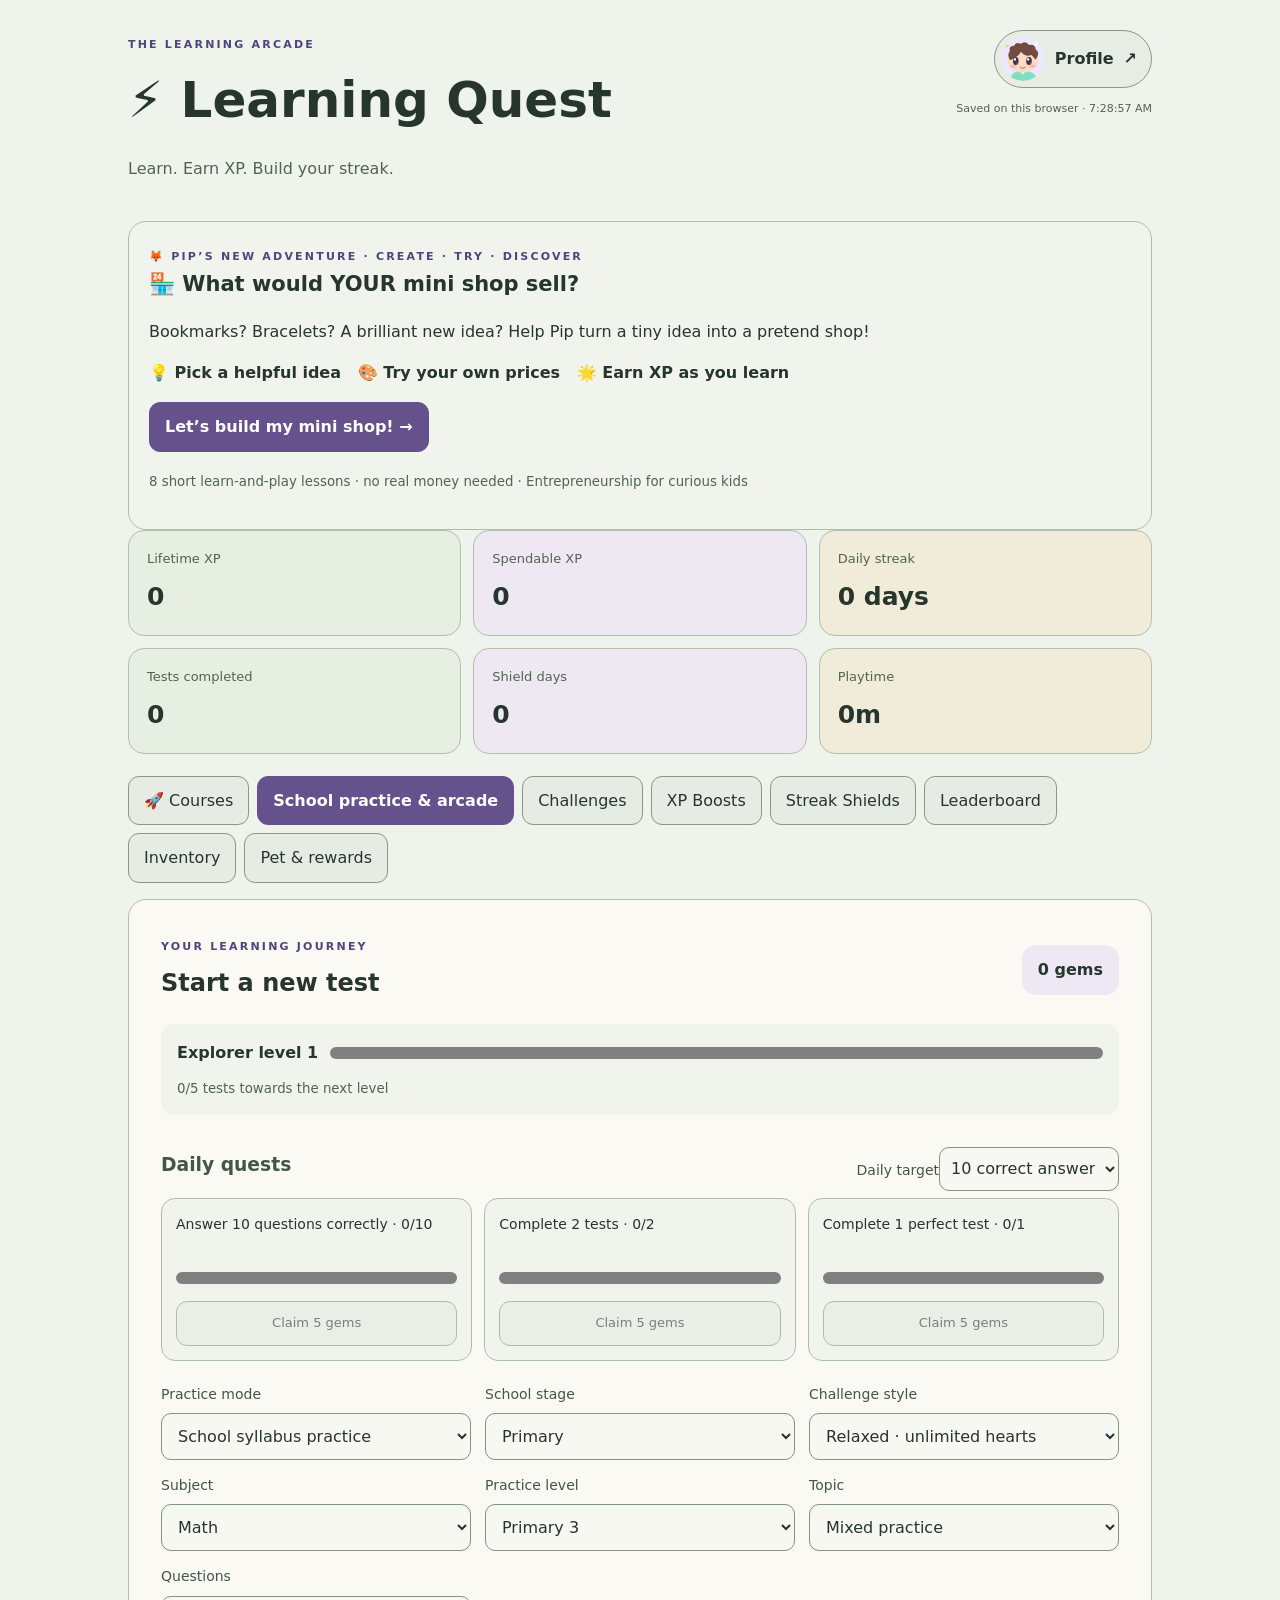
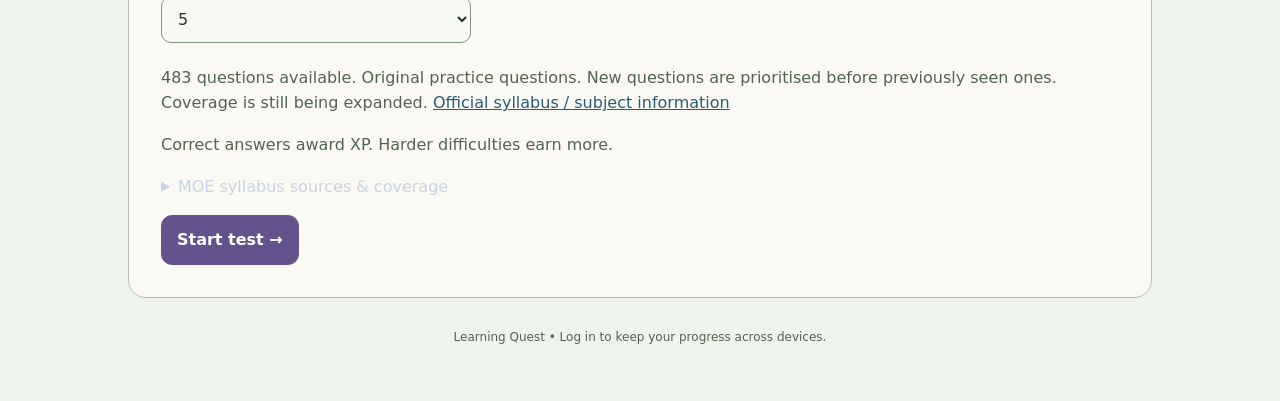
==== commit 7a95c337: "Publish child-friendly business idea chooser" ====
--- a/index.html
+++ b/index.html
@@ -1 +1 @@
-<!doctype html><html lang="en"><head><meta charset="utf-8"><meta name="viewport" content="width=device-width,initial-scale=1"><title>Learning Quest</title><link rel="stylesheet" href="style.css?v=soft-daylight3"></head><body><main class="wrap"><aside id="accountReminder" class="account-reminder" aria-label="Protect your existing progress" hidden><div><strong>Keep your progress on every device</strong><p>You already have learning progress. Set up a username and password to keep your scores, pet and outfits when you switch devices.</p></div><div class="account-reminder-actions"><button id="accountSetup" class="primary">Set up username &amp; password</button><button id="accountLater">Remind me tomorrow</button></div></aside><header><div><span class="eyebrow">THE LEARNING ARCADE</span><h1>⚡ Learning Quest</h1><p>Learn. Earn XP. Build your streak.</p></div><div class="profile"><button class="account-button" data-tab="profile" aria-label="Open profile"><span id="accountAvatar" class="account-avatar"></span><span>Profile</span><span aria-hidden="true">↗</span></button><input id="username" type="hidden"><small id="saveStatus">Progress saves automatically on this browser.</small><p id="nameMessage" class="notice" aria-live="polite"></p></div></header><section class="profile-block"><span class="eyebrow">🦊 PIP’S NEW ADVENTURE · CREATE · TRY · DISCOVER</span><h2>🏪 What would YOUR mini shop sell?</h2><p>Bookmarks? Bracelets? A brilliant new idea? Help Pip turn a tiny idea into a pretend shop!</p><p><strong>💡 Pick a helpful idea &nbsp; 🎨 Try your own prices &nbsp; 🌟 Earn XP as you learn</strong></p><button id="coursesShortcut" class="primary">Let’s build my mini shop! →</button><p><small>8 short learn-and-play lessons · no real money needed · Entrepreneurship for curious kids</small></p></section><section class="stats"><div><span>Lifetime XP</span><strong id="total">0</strong></div><div><span>Spendable XP</span><strong id="wallet">0</strong></div><div><span>Daily streak</span><strong id="streak">0 days</strong></div><div><span>Tests completed</span><strong id="completed">0</strong></div><div><span>Shield days</span><strong id="shields">0</strong></div><div><span>Playtime</span><strong id="playtime">0m</strong></div></section><nav><button id="coursesNav">🚀 Courses</button><button data-tab="play" class="active">School practice &amp; arcade</button><button data-tab="challenges">Challenges</button><button data-tab="shop">XP Boosts</button><button data-tab="shield">Streak Shields</button><button data-tab="leaderboard">Leaderboard</button><button data-tab="inventory">Inventory</button><button data-tab="companion">Pet &amp; rewards</button></nav><section id="courses" class="panel" hidden><span class="eyebrow">LEARN SOMETHING NEW</span><h1>Courses</h1><p>Read a lesson, explore an example, then check your understanding.</p><div id="courseContent"></div></section><section id="play" class="panel"><div id="setup"><div class="journey-header"><div><span class="eyebrow">YOUR LEARNING JOURNEY</span><h2>Start a new test</h2></div><strong id="gems">0 gems</strong></div><section class="journey"><strong id="journeyLevel"></strong><progress id="journeyProgress" max="5" value="0"></progress><small id="journeyText"></small></section><section class="daily-section"><div class="between"><h3>Daily quests</h3><label>Daily target<select id="dailyGoal"><option value="5">5 correct answers</option><option value="10">10 correct answers</option><option value="20">20 correct answers</option><option value="30">30 correct answers</option></select></label></div><div id="dailyQuests" class="quest-grid"></div></section><div id="resumeCard" hidden><p id="resumeSummary"></p><button id="resumeTest" class="primary">Continue saved test</button></div><div class="formgrid"><label>Practice mode<select id="practiceMode"><option value="moe">School syllabus practice</option><option value="arcade">Arcade challenges</option></select></label><label id="stageLabel">School stage<select id="schoolStage"><option value="primary">Primary</option><option value="secondary">Secondary</option><option value="jc">JC / Pre-U</option></select></label><label>Challenge style<select id="sessionStyle"><option value="relaxed">Relaxed · unlimited hearts</option><option value="hearts">Challenge · 5 hearts</option></select></label><label>Subject<select id="subject"><option>Math</option><option>Science</option><option>English</option><option>Geography</option><option>History</option><option>Coding</option></select></label><label id="gradeLabel">Practice level<select id="primaryGrade"></select></label><label id="topicLabel">Topic<select id="moeTopic"></select></label><label id="difficultyLabel" hidden>Difficulty<select id="difficulty"></select></label><label>Questions<select id="count"><option>5</option><option>10</option><option>20</option><option>50</option></select></label></div><p id="curriculumNote" class="muted"></p><p class="muted">Correct answers award XP. Harder difficulties earn more.</p><details class="syllabus-info"><summary>MOE syllabus sources &amp; coverage</summary><p>Original practice questions with MOE subject and syllabus references. The directory covers the subjects listed on the consulted primary, secondary and JC pages; school-specific and third-language offerings can differ. Primary now has authored grade plans, concept checks and guided responses; Secondary and JC offer selected year-based question banks for the populated subjects. Primary plans expand practice across the official learning areas but are not an exhaustive mapping of every syllabus outcome or textbook lesson. Not official examination questions or a complete syllabus course. Listening, speaking, extended writing and practical science need additional activities. English uses lower (P1–P2), middle (P3–P4) and upper (P5–P6) practice bands.</p><ul><li><a href="https://cms.moe.gov.sg/assets/92bff26d-b2b4-4535-b868-b8415c744b91/2021%20Primary%20Mathematics%20Syllabus%20P1%20to%20P6%20Updated%20October%202025.pdf" target="_blank" rel="noopener">2021 Primary Mathematics — October 2025 update</a>: selected number, measurement, geometry and data topics.</li><li><a href="https://www.moe.gov.sg/media/files/primary/syllabus/ba3562d3-5b31-4459-8693-45cde7b97273.pdf" target="_blank" rel="noopener">2023 Primary Science</a>: selected P3–P6 diversity, cycles, systems, interactions and energy topics.</li><li><a href="https://www.moe.gov.sg/media/files/primary/b8eb0437-67fb-4042-a26c-64fef2af12df.pdf" target="_blank" rel="noopener">2020 Primary English Language</a>: grammar, vocabulary, reading and writing choices.</li></ul><p>Arcade mode retains the original challenges. Check the official documents for cohort dates, G1/G2/G3 and H1/H2/H3 requirements. Practical work, speaking and essay assessment are not covered by these MCQs.</p><details class="syllabus-info"><summary>All subjects &amp; official syllabus links</summary><div id="subjectDirectory"></div></details></details><button id="start" class="primary">Start test →</button></div><div id="quiz" hidden><button id="backToSetup">← Back to subjects</button><div class="game-status"><strong id="heartStatus"></strong><strong id="comboStatus"></strong></div><div id="heartHelp" hidden><p>Your hearts are used up. You can continue this test in relaxed mode without losing progress.</p><button id="relaxChallenge">Continue in relaxed mode</button></div><div class="between"><span id="progress"></span><span id="score"></span></div><div class="bar"><i id="progressbar"></i></div><p id="questionTopic" class="muted"></p><h2 id="question"></h2><div id="answers" class="answers"></div><p id="feedback" aria-live="polite"></p><button id="next" class="primary" hidden>Next →</button></div><div id="results" hidden><h2>Test complete!</h2><p id="resultSummary"></p><p id="resultSave" aria-live="polite"></p><button id="retryResult" hidden>Retry saving result</button><button id="again" class="primary">Play again</button></div></section><section id="challenges" class="panel" hidden><div class="between"><h2>Challenge hub</h2><button id="syncRounds">Sync progress</button></div><p id="syncStatus" class="muted" aria-live="polite"></p><small id="pendingCount"></small><div class="challenge-cards"><article class="challenge-card"><span class="challenge-icon">⏱️</span><h3>60-second match</h3><p>Match words with meanings or equations with answers. Earn XP for each correct pair.</p><label>Subject<select id="matchSubject"></select></label><button id="matchStart" class="primary">Start matching</button></article><article class="challenge-card"><span class="challenge-icon">📚</span><h3>Mistake review</h3><p id="mistakeCount"></p><p id="reviewSummary"></p><label>Subject<select id="reviewSubject"></select></label><button id="reviewStart" class="primary">Start review</button></article></div><section id="matchRunner" class="mini-game" hidden><div class="between"><strong id="matchTimer"></strong><strong id="matchScore"></strong></div><div class="matching-grid"><div><h4>Prompt</h4><div id="matchLeft" class="pair-column"></div></div><div><h4>Answer</h4><div id="matchRight" class="pair-column"></div></div></div><p id="matchFeedback" aria-live="polite"></p></section><section id="reviewRunner" class="mini-game" hidden><div class="between"><strong id="reviewProgress"></strong><button id="reviewPause">Pause & save</button></div><h3 id="reviewQuestion"></h3><div id="reviewAnswers" class="answers"></div><p id="reviewFeedback" aria-live="polite"></p><button id="reviewNext" class="primary" hidden>Next →</button></section><div class="challenge-cards"><article class="challenge-card"><span class="challenge-icon">🏅</span><h3 id="monthlyTitle">Monthly collection</h3><p>Claim 30 daily quest rewards to collect this month’s badge.</p><progress id="monthlyProgress" max="30" value="0"></progress><p id="monthlyCount"></p><button id="monthlyClaim">Claim badge + 20 gems</button></article><article class="challenge-card"><span class="challenge-icon">🤝</span><h3>Friend quest</h3><p>Team up to answer 100 questions correctly. Earn 15 gems each.</p><p>Invite code: <strong id="friendCode">No team yet</strong> <button id="friendCopy" hidden>Copy</button></p><button id="friendCreate">Create this week’s team</button><label>Friend’s invite code<input id="friendJoinCode" maxlength="8" placeholder="Enter an 8-character code" autocomplete="off"></label><div class="action-row"><button id="friendJoin">Join team</button><button id="refreshFriends">Refresh</button></div><div id="friendMembers"></div><progress id="friendProgress" max="100" value="0"></progress><p id="friendProgressText"></p><button id="friendClaim" disabled>Claim 15 gems</button><p id="friendStatus" class="muted" aria-live="polite"></p></article></div></section><section id="profile" class="panel profile-page" hidden><section class="profile-block account-panel"><h2>Your account</h2><p id="accountMigrationInfo" class="account-migration-info" hidden>Your existing scores, pet, outfits and unfinished test will be kept when you create an account. Your old nickname is a display name; it does not have a login password yet. If you already created an account on another device, log in instead.</p><p>Use the same username and password on your phone, iPad or computer.</p><div id="accountForm"><div class="formgrid"><label>Username<input id="loginUsername" autocomplete="username" autocapitalize="none" spellcheck="false" maxlength="20" placeholder="e.g. littlefox7"></label><label>Password<input id="loginPassword" type="password" autocomplete="current-password" minlength="6" maxlength="128" placeholder="At least 6 characters"></label></div><div class="account-actions"><button id="accountLogin" class="primary">Log in</button><button id="accountRegister">Create account &amp; save my progress</button></div><small>Username: 3–20 English letters, numbers or underscores. No email needed. Remember your password; password recovery is not available yet.</small></div><div id="accountSigned" hidden><strong id="accountUsernameText"></strong><div class="account-actions"><button id="accountRetry">Sync now</button><button id="accountRelogin">Log in again</button><button id="accountLogout">Log out</button></div></div><p id="accountStatus" role="status" aria-live="polite"></p><button id="accountLoad" hidden>Load cloud progress</button><button id="accountKeepAppearance" hidden>Save this device’s avatar &amp; pet name</button></section><div class="profile-page-nav"><button data-tab="play">← Back to learning</button><button id="profileShare">Copy progress card</button></div><div class="profile-hero"><div id="profileHeroAvatar" class="profile-hero-avatar"></div><div><span class="eyebrow">YOUR LEARNER PROFILE</span><h1 id="profileHeroName"></h1><p id="profileExplorer"></p><small id="profileCloudStatus"></small><div id="profilePinned" class="profile-pins"></div></div></div><p id="profileShareStatus" class="muted" aria-live="polite"></p><textarea id="profileShareText" readonly hidden aria-label="Progress card text"></textarea><section class="profile-name-edit"><label for="profileName">Nickname</label><div class="profile-name-row"><input id="profileName" maxlength="20" autocomplete="nickname" placeholder="Your nickname"><button id="saveProfile" class="primary">Save changes</button></div><small>2–20 characters. Letters, numbers, spaces, dots, underscores and hyphens are supported.</small><p id="profileStatus" aria-live="polite"></p></section><div class="profile-stats"><div><span>🔥 Current streak</span><strong id="profileStreak"></strong></div><div><span>⚡ Lifetime XP</span><strong id="profileLifetime"></strong></div><div><span>📝 Tests completed</span><strong id="profileTests"></strong></div><div><span>🎯 Best combo</span><strong id="profileCombo"></strong></div><div><span>💎 Gems</span><strong id="profileGems"></strong></div><div><span>⏱️ Learning time</span><strong id="profileMinutes"></strong></div></div><section class="profile-companion-card"><div id="profilePetArt"></div><div><h2>Your companion</h2><p id="profilePetSummary"></p><button data-tab="companion">Pet, subject levels &amp; shop →</button></div></section><details class="profile-edit"><summary>Customize avatar</summary><div class="profile-editor"><div id="avatarPreview" class="avatar-preview"></div><div><div class="avatar-upload"><button id="uploadAvatar">Upload my avatar</button><button id="removeUploadedAvatar" hidden>Use my Q-style avatar</button><input type="file" id="avatarPhotoFile" accept="image/jpeg,image/png,image/webp" hidden><p>JPG, PNG or WebP · up to 8 MB. The centre of your photo becomes a square avatar. Your avatar is visible in leagues, team quests and to people adding you.</p><p id="avatarUploadStatus" role="status" aria-live="polite"></p></div><div class="avatar-controls"><label>Skin tone<select id="avatarskin"><option value="peach">Peach</option><option value="tan">Tan</option><option value="brown">Brown</option><option value="deep">Deep</option><option value="rose">Rose</option><option value="gold">Gold</option></select></label><label>Hair style<select id="avatarhair"><option value="short">Short</option><option value="curly">Curly</option><option value="spiky">Spiky</option><option value="bald">Bald</option></select></label><label>Hair colour<select id="avatarhairColor"><option value="brown">Brown</option><option value="black">Black</option><option value="gold">Gold</option><option value="purple">Purple</option><option value="red">Red</option></select></label><label>Outfit<select id="avatarshirt"><option value="violet">Purple</option><option value="mint">Mint</option><option value="blue">Blue</option><option value="pink">Pink</option><option value="gold">Gold</option><option value="red">Red</option></select></label><label>Expression<select id="avatareyes"><option value="happy">Happy</option><option value="calm">Calm</option><option value="wink">Wink</option></select></label><label>Accessory<select id="avataraccessory"><option value="none">None</option><option value="glasses">Glasses</option><option value="cap">Cap</option></select></label></div></div></div><p class="muted">Log in to save your personal progress across devices. Guest progress stays in this browser.</p></details><section class="profile-block"><div class="between"><h2>Your last 7 days</h2><label>Daily goal<select id="profileGoal"><option value="5">5 correct answers</option><option value="10">10 correct answers</option><option value="20">20 correct answers</option><option value="30">30 correct answers</option></select></label></div><div id="profileWeek" class="profile-week"></div><p id="profileWeekSummary"></p><small id="profileTracking"></small></section><section class="profile-block connections"><div class="between"><h2>Your friends</h2><button id="refreshFriendsList">Refresh friends</button></div><p>Ask your friend for their username. They must accept your request before you can see each other’s learning progress.</p><div class="friend-search"><label>Friend’s username<input id="friendSearch" autocomplete="off" autocapitalize="none" spellcheck="false" maxlength="20" placeholder="Exact username"></label><button id="addFriend" class="primary">Send friend request</button></div><p id="friendListStatus" role="status" aria-live="polite"></p><div id="friendList" class="connections-grid"></div><h3>Friend requests</h3><div id="friendRequests" class="connections-grid"></div><details><summary>Blocked accounts</summary><div id="friendBlocked" class="connections-grid"></div></details></section><div class="profile-social-grid"><section class="profile-block"><h2>🏆 Weekly league</h2><p id="profileLeagueSummary">Your league updates when you open this page.</p><button data-tab="leaderboard">View league</button></section><section class="profile-block"><h2>🤝 Your learning team</h2><p id="profileTeamSummary"></p><button data-tab="challenges">Open friend quest</button></section></div><section class="profile-block"><h2>Achievement showcase</h2><p class="muted">Pin up to 3 earned badges to your profile.</p><p id="profilePinStatus" aria-live="polite"></p><div id="profileBadgeGrid" class="badge-grid"></div></section><section class="profile-block"><h2>Monthly collection</h2><div id="monthlyBadges" class="badge-grid"></div></section><section class="profile-block"><h2>Recent activity</h2><ul id="profileRecent" class="profile-recent"></ul></section></section><section id="companion" class="panel companion-page" hidden><div class="profile-page-nav"><button data-tab="play">← Back to learning</button><button data-tab="profile">Profile</button></div><h1>Your learning companion</h1><p class="muted">Learn, grow and make it yours. No lost progress for taking a break.</p><div class="pet-layout"><div><button id="petHello" class="pet-hello" aria-label="Say hello to your pet"><span id="petArt"></span></button><h2 id="petHeading"></h2><p id="petFood"></p><button id="feedPet" class="primary">Feed pet · 1 food</button><p id="petMessage" aria-live="polite"></p><progress id="petLevelProgress" max="5" value="0"></progress><p id="petGrowth"></p></div><section class="pet-settings"><h2>Meet your pet</h2><label>Companion<select id="petKind"><option value="fox">Fox</option><option value="cat">Cat</option><option value="penguin">Penguin</option></select></label><label>Pet name<input id="petName" maxlength="16"></label><button id="savePetName">Save pet name</button><p>Earn 1 food for every 5 different correct answers each day (Singapore time), up to 10 food a day. Repeating the same question that day does not earn extra food.</p><p id="petToday"></p></section></div><section class="profile-block"><h2>Subject levels</h2><p class="muted">Solve different school-practice questions to climb from Starter to Bronze, Silver and Gold. Repeating a solved question never adds points. Bronze earns 2 gems, Silver 3 and Gold 5, once per subject/year. Levels describe this practice bank, not full syllabus certification.</p><div id="subjectLevels" class="subject-level-grid"></div></section><section class="profile-block"><div class="between"><h2>Dress-up shop</h2><strong id="rewardGems"></strong></div><p class="muted">Spend gems on avatar frames, Profile backdrops and pet accessories. Owned items can be equipped again for free.</p><p id="rewardShopStatus" aria-live="polite"></p><div id="rewardShop" class="reward-shop-grid"></div></section></section><section id="shop" class="panel" hidden><h2>XP Boost Shop</h2><p class="muted">Choose a multiplier up to 1 quinvigintillion × (10⁷⁸×) and duration up to 720 hours. Only one boost can be active at a time. Boost time keeps running even if you close the game.</p><div class="formgrid"><label>Multiplier<select id="multiplier"></select></label><label>Duration<select id="duration"></select></label></div><p>Price: <strong id="boostPrice"></strong> XP</p><button class="primary" id="buyBoost">Buy boost</button><p id="boostMessage" class="notice"></p><h3>Active boost</h3><p id="activeBoost">None</p></section><section id="shield" class="panel" hidden><h2>Streak Shield Shop</h2><p class="muted">Shields automatically protect your streak on missed days. They preserve your streak but don't increase it.</p><label>Protection package<select id="shieldOption"></select></label><p>Price: <strong id="shieldPrice"></strong> XP</p><button id="buyShield" class="primary">Buy shields</button><p id="shieldMessage" class="notice"></p></section><section id="leaderboard" class="panel" hidden><h2>Leaderboard</h2><section class="league-section"><div class="between"><h3 id="leagueTitle">Weekly league</h3><button id="refreshLeague">Refresh league</button></div><p class="muted">A new league starts every Monday in Singapore time. Each correct answer earns 1 point; XP boosts do not affect rankings. The top 3 with points move up. With at least 10 players, the bottom 3 move down.</p><p id="leagueStatus" aria-live="polite"></p><div class="table-scroll"><table><thead><tr><th>Rank</th><th>Player</th><th>Correct this week</th></tr></thead><tbody id="leagueRows"></tbody></table></div><small>Completed rounds sync online. Offline rounds count in the week they sync. Scores are submitted by players.</small></section><p class="muted">Online leaderboard — complete a test to record your name and score. Ranked by accuracy, then correct answers. Scores are submitted by players, without account verification.</p><button id="refreshBoard">Refresh leaderboard</button><p id="boardStatus" aria-live="polite"></p><div class="table-scroll"><table><thead><tr><th>Rank</th><th>Player</th><th>Subject</th><th>Difficulty</th><th>Score</th><th>Accuracy</th><th>Completed</th></tr></thead><tbody id="rankings"></tbody></table></div></section><section id="inventory" class="panel" hidden><h2>Inventory & progress</h2><p id="inventoryText"></p><p class="muted">Logged-in progress syncs to your account. Guest progress stays on this device. Export a backup before switching accounts if you want a separate copy.</p><h3>Achievement badges</h3><div id="badgeShelf" class="badge-grid"></div><h3>Gem rewards</h3><p>Daily quests award gems. Unlock a colour theme once, then switch freely.</p><div class="skin-buttons"><button id="skinViolet">Violet · free</button><button id="skinMint">Mint · 10 gems</button><button id="skinGold">Gold · 20 gems</button></div><p id="skinMessage" aria-live="polite"></p><h3>Save &amp; restore progress</h3><p>Answers and current test scores are saved after each question. After refreshing, choose Play → Continue saved test. To move progress between browsers or website addresses, export a backup here and import it on the other address.</p><button id="exportProgress">Export progress backup</button><button id="importProgress">Import progress backup</button><input type="file" id="progressFile" accept="application/json,.json" hidden><p id="backupMessage" aria-live="polite"></p><button id="reset" class="danger">Reset local progress</button></section><footer>Learning Quest • Log in to keep your progress across devices.</footer></main><div id="gameToast" role="status" aria-live="polite" hidden></div><script src="questions.js"></script><script src="curriculum.js?v=moe2"></script><script src="primary-expansion.js?v=primary4"></script><script src="chinese-practice.js?v=rewards1"></script><script src="mixed-practice.js?v=rewards1"></script><script src="subject-library.js?v=clean2"></script><script src="secondary-jc.js?v=rewards1"></script><script src="gamification.js?v=rewards1"></script><script src="primary-activities.js?v=primary4"></script><script src="match-bank.js?v=rewards1"></script><script src="extras.js?v=friends1"></script><script src="practice-variety.js?v=rewards1"></script><script src="profile-page.js?v=friends1"></script><script src="learning-rewards.js?v=syncfix2"></script><script src="accounts.js?v=syncfix1"></script><script src="friends-profile.js?v=syncfix1"></script><script src="extra-subjects.js?v=entrepreneurship1"></script><script src="app.js?v=entrepreneurship1"></script><script src="courses.js?v=adventure5"></script><script src="ssic-catalog.js?v=2025"></script><script src="business-adventure.js?v=run7"></script><script src="company-operations.js?v=1"></script></body></html>
+<!doctype html><html lang="en"><head><meta charset="utf-8"><meta name="viewport" content="width=device-width,initial-scale=1"><title>Learning Quest</title><link rel="stylesheet" href="style.css?v=soft-daylight3"></head><body><main class="wrap"><aside id="accountReminder" class="account-reminder" aria-label="Protect your existing progress" hidden><div><strong>Keep your progress on every device</strong><p>You already have learning progress. Set up a username and password to keep your scores, pet and outfits when you switch devices.</p></div><div class="account-reminder-actions"><button id="accountSetup" class="primary">Set up username &amp; password</button><button id="accountLater">Remind me tomorrow</button></div></aside><header><div><span class="eyebrow">THE LEARNING ARCADE</span><h1>⚡ Learning Quest</h1><p>Learn. Earn XP. Build your streak.</p></div><div class="profile"><button class="account-button" data-tab="profile" aria-label="Open profile"><span id="accountAvatar" class="account-avatar"></span><span>Profile</span><span aria-hidden="true">↗</span></button><input id="username" type="hidden"><small id="saveStatus">Progress saves automatically on this browser.</small><p id="nameMessage" class="notice" aria-live="polite"></p></div></header><section class="profile-block"><span class="eyebrow">🦊 PIP’S NEW ADVENTURE · CREATE · TRY · DISCOVER</span><h2>🏪 What would YOUR mini shop sell?</h2><p>Bookmarks? Bracelets? A brilliant new idea? Help Pip turn a tiny idea into a pretend shop!</p><p><strong>💡 Pick a helpful idea &nbsp; 🎨 Try your own prices &nbsp; 🌟 Earn XP as you learn</strong></p><button id="coursesShortcut" class="primary">Let’s build my mini shop! →</button><p><small>8 short learn-and-play lessons · no real money needed · Entrepreneurship for curious kids</small></p></section><section class="stats"><div><span>Lifetime XP</span><strong id="total">0</strong></div><div><span>Spendable XP</span><strong id="wallet">0</strong></div><div><span>Daily streak</span><strong id="streak">0 days</strong></div><div><span>Tests completed</span><strong id="completed">0</strong></div><div><span>Shield days</span><strong id="shields">0</strong></div><div><span>Playtime</span><strong id="playtime">0m</strong></div></section><nav><button id="coursesNav">🚀 Courses</button><button data-tab="play" class="active">School practice &amp; arcade</button><button data-tab="challenges">Challenges</button><button data-tab="shop">XP Boosts</button><button data-tab="shield">Streak Shields</button><button data-tab="leaderboard">Leaderboard</button><button data-tab="inventory">Inventory</button><button data-tab="companion">Pet &amp; rewards</button></nav><section id="courses" class="panel" hidden><span class="eyebrow">LEARN SOMETHING NEW</span><h1>Courses</h1><p>Read a lesson, explore an example, then check your understanding.</p><div id="courseContent"></div></section><section id="play" class="panel"><div id="setup"><div class="journey-header"><div><span class="eyebrow">YOUR LEARNING JOURNEY</span><h2>Start a new test</h2></div><strong id="gems">0 gems</strong></div><section class="journey"><strong id="journeyLevel"></strong><progress id="journeyProgress" max="5" value="0"></progress><small id="journeyText"></small></section><section class="daily-section"><div class="between"><h3>Daily quests</h3><label>Daily target<select id="dailyGoal"><option value="5">5 correct answers</option><option value="10">10 correct answers</option><option value="20">20 correct answers</option><option value="30">30 correct answers</option></select></label></div><div id="dailyQuests" class="quest-grid"></div></section><div id="resumeCard" hidden><p id="resumeSummary"></p><button id="resumeTest" class="primary">Continue saved test</button></div><div class="formgrid"><label>Practice mode<select id="practiceMode"><option value="moe">School syllabus practice</option><option value="arcade">Arcade challenges</option></select></label><label id="stageLabel">School stage<select id="schoolStage"><option value="primary">Primary</option><option value="secondary">Secondary</option><option value="jc">JC / Pre-U</option></select></label><label>Challenge style<select id="sessionStyle"><option value="relaxed">Relaxed · unlimited hearts</option><option value="hearts">Challenge · 5 hearts</option></select></label><label>Subject<select id="subject"><option>Math</option><option>Science</option><option>English</option><option>Geography</option><option>History</option><option>Coding</option></select></label><label id="gradeLabel">Practice level<select id="primaryGrade"></select></label><label id="topicLabel">Topic<select id="moeTopic"></select></label><label id="difficultyLabel" hidden>Difficulty<select id="difficulty"></select></label><label>Questions<select id="count"><option>5</option><option>10</option><option>20</option><option>50</option></select></label></div><p id="curriculumNote" class="muted"></p><p class="muted">Correct answers award XP. Harder difficulties earn more.</p><details class="syllabus-info"><summary>MOE syllabus sources &amp; coverage</summary><p>Original practice questions with MOE subject and syllabus references. The directory covers the subjects listed on the consulted primary, secondary and JC pages; school-specific and third-language offerings can differ. Primary now has authored grade plans, concept checks and guided responses; Secondary and JC offer selected year-based question banks for the populated subjects. Primary plans expand practice across the official learning areas but are not an exhaustive mapping of every syllabus outcome or textbook lesson. Not official examination questions or a complete syllabus course. Listening, speaking, extended writing and practical science need additional activities. English uses lower (P1–P2), middle (P3–P4) and upper (P5–P6) practice bands.</p><ul><li><a href="https://cms.moe.gov.sg/assets/92bff26d-b2b4-4535-b868-b8415c744b91/2021%20Primary%20Mathematics%20Syllabus%20P1%20to%20P6%20Updated%20October%202025.pdf" target="_blank" rel="noopener">2021 Primary Mathematics — October 2025 update</a>: selected number, measurement, geometry and data topics.</li><li><a href="https://www.moe.gov.sg/media/files/primary/syllabus/ba3562d3-5b31-4459-8693-45cde7b97273.pdf" target="_blank" rel="noopener">2023 Primary Science</a>: selected P3–P6 diversity, cycles, systems, interactions and energy topics.</li><li><a href="https://www.moe.gov.sg/media/files/primary/b8eb0437-67fb-4042-a26c-64fef2af12df.pdf" target="_blank" rel="noopener">2020 Primary English Language</a>: grammar, vocabulary, reading and writing choices.</li></ul><p>Arcade mode retains the original challenges. Check the official documents for cohort dates, G1/G2/G3 and H1/H2/H3 requirements. Practical work, speaking and essay assessment are not covered by these MCQs.</p><details class="syllabus-info"><summary>All subjects &amp; official syllabus links</summary><div id="subjectDirectory"></div></details></details><button id="start" class="primary">Start test →</button></div><div id="quiz" hidden><button id="backToSetup">← Back to subjects</button><div class="game-status"><strong id="heartStatus"></strong><strong id="comboStatus"></strong></div><div id="heartHelp" hidden><p>Your hearts are used up. You can continue this test in relaxed mode without losing progress.</p><button id="relaxChallenge">Continue in relaxed mode</button></div><div class="between"><span id="progress"></span><span id="score"></span></div><div class="bar"><i id="progressbar"></i></div><p id="questionTopic" class="muted"></p><h2 id="question"></h2><div id="answers" class="answers"></div><p id="feedback" aria-live="polite"></p><button id="next" class="primary" hidden>Next →</button></div><div id="results" hidden><h2>Test complete!</h2><p id="resultSummary"></p><p id="resultSave" aria-live="polite"></p><button id="retryResult" hidden>Retry saving result</button><button id="again" class="primary">Play again</button></div></section><section id="challenges" class="panel" hidden><div class="between"><h2>Challenge hub</h2><button id="syncRounds">Sync progress</button></div><p id="syncStatus" class="muted" aria-live="polite"></p><small id="pendingCount"></small><div class="challenge-cards"><article class="challenge-card"><span class="challenge-icon">⏱️</span><h3>60-second match</h3><p>Match words with meanings or equations with answers. Earn XP for each correct pair.</p><label>Subject<select id="matchSubject"></select></label><button id="matchStart" class="primary">Start matching</button></article><article class="challenge-card"><span class="challenge-icon">📚</span><h3>Mistake review</h3><p id="mistakeCount"></p><p id="reviewSummary"></p><label>Subject<select id="reviewSubject"></select></label><button id="reviewStart" class="primary">Start review</button></article></div><section id="matchRunner" class="mini-game" hidden><div class="between"><strong id="matchTimer"></strong><strong id="matchScore"></strong></div><div class="matching-grid"><div><h4>Prompt</h4><div id="matchLeft" class="pair-column"></div></div><div><h4>Answer</h4><div id="matchRight" class="pair-column"></div></div></div><p id="matchFeedback" aria-live="polite"></p></section><section id="reviewRunner" class="mini-game" hidden><div class="between"><strong id="reviewProgress"></strong><button id="reviewPause">Pause & save</button></div><h3 id="reviewQuestion"></h3><div id="reviewAnswers" class="answers"></div><p id="reviewFeedback" aria-live="polite"></p><button id="reviewNext" class="primary" hidden>Next →</button></section><div class="challenge-cards"><article class="challenge-card"><span class="challenge-icon">🏅</span><h3 id="monthlyTitle">Monthly collection</h3><p>Claim 30 daily quest rewards to collect this month’s badge.</p><progress id="monthlyProgress" max="30" value="0"></progress><p id="monthlyCount"></p><button id="monthlyClaim">Claim badge + 20 gems</button></article><article class="challenge-card"><span class="challenge-icon">🤝</span><h3>Friend quest</h3><p>Team up to answer 100 questions correctly. Earn 15 gems each.</p><p>Invite code: <strong id="friendCode">No team yet</strong> <button id="friendCopy" hidden>Copy</button></p><button id="friendCreate">Create this week’s team</button><label>Friend’s invite code<input id="friendJoinCode" maxlength="8" placeholder="Enter an 8-character code" autocomplete="off"></label><div class="action-row"><button id="friendJoin">Join team</button><button id="refreshFriends">Refresh</button></div><div id="friendMembers"></div><progress id="friendProgress" max="100" value="0"></progress><p id="friendProgressText"></p><button id="friendClaim" disabled>Claim 15 gems</button><p id="friendStatus" class="muted" aria-live="polite"></p></article></div></section><section id="profile" class="panel profile-page" hidden><section class="profile-block account-panel"><h2>Your account</h2><p id="accountMigrationInfo" class="account-migration-info" hidden>Your existing scores, pet, outfits and unfinished test will be kept when you create an account. Your old nickname is a display name; it does not have a login password yet. If you already created an account on another device, log in instead.</p><p>Use the same username and password on your phone, iPad or computer.</p><div id="accountForm"><div class="formgrid"><label>Username<input id="loginUsername" autocomplete="username" autocapitalize="none" spellcheck="false" maxlength="20" placeholder="e.g. littlefox7"></label><label>Password<input id="loginPassword" type="password" autocomplete="current-password" minlength="6" maxlength="128" placeholder="At least 6 characters"></label></div><div class="account-actions"><button id="accountLogin" class="primary">Log in</button><button id="accountRegister">Create account &amp; save my progress</button></div><small>Username: 3–20 English letters, numbers or underscores. No email needed. Remember your password; password recovery is not available yet.</small></div><div id="accountSigned" hidden><strong id="accountUsernameText"></strong><div class="account-actions"><button id="accountRetry">Sync now</button><button id="accountRelogin">Log in again</button><button id="accountLogout">Log out</button></div></div><p id="accountStatus" role="status" aria-live="polite"></p><button id="accountLoad" hidden>Load cloud progress</button><button id="accountKeepAppearance" hidden>Save this device’s avatar &amp; pet name</button></section><div class="profile-page-nav"><button data-tab="play">← Back to learning</button><button id="profileShare">Copy progress card</button></div><div class="profile-hero"><div id="profileHeroAvatar" class="profile-hero-avatar"></div><div><span class="eyebrow">YOUR LEARNER PROFILE</span><h1 id="profileHeroName"></h1><p id="profileExplorer"></p><small id="profileCloudStatus"></small><div id="profilePinned" class="profile-pins"></div></div></div><p id="profileShareStatus" class="muted" aria-live="polite"></p><textarea id="profileShareText" readonly hidden aria-label="Progress card text"></textarea><section class="profile-name-edit"><label for="profileName">Nickname</label><div class="profile-name-row"><input id="profileName" maxlength="20" autocomplete="nickname" placeholder="Your nickname"><button id="saveProfile" class="primary">Save changes</button></div><small>2–20 characters. Letters, numbers, spaces, dots, underscores and hyphens are supported.</small><p id="profileStatus" aria-live="polite"></p></section><div class="profile-stats"><div><span>🔥 Current streak</span><strong id="profileStreak"></strong></div><div><span>⚡ Lifetime XP</span><strong id="profileLifetime"></strong></div><div><span>📝 Tests completed</span><strong id="profileTests"></strong></div><div><span>🎯 Best combo</span><strong id="profileCombo"></strong></div><div><span>💎 Gems</span><strong id="profileGems"></strong></div><div><span>⏱️ Learning time</span><strong id="profileMinutes"></strong></div></div><section class="profile-companion-card"><div id="profilePetArt"></div><div><h2>Your companion</h2><p id="profilePetSummary"></p><button data-tab="companion">Pet, subject levels &amp; shop →</button></div></section><details class="profile-edit"><summary>Customize avatar</summary><div class="profile-editor"><div id="avatarPreview" class="avatar-preview"></div><div><div class="avatar-upload"><button id="uploadAvatar">Upload my avatar</button><button id="removeUploadedAvatar" hidden>Use my Q-style avatar</button><input type="file" id="avatarPhotoFile" accept="image/jpeg,image/png,image/webp" hidden><p>JPG, PNG or WebP · up to 8 MB. The centre of your photo becomes a square avatar. Your avatar is visible in leagues, team quests and to people adding you.</p><p id="avatarUploadStatus" role="status" aria-live="polite"></p></div><div class="avatar-controls"><label>Skin tone<select id="avatarskin"><option value="peach">Peach</option><option value="tan">Tan</option><option value="brown">Brown</option><option value="deep">Deep</option><option value="rose">Rose</option><option value="gold">Gold</option></select></label><label>Hair style<select id="avatarhair"><option value="short">Short</option><option value="curly">Curly</option><option value="spiky">Spiky</option><option value="bald">Bald</option></select></label><label>Hair colour<select id="avatarhairColor"><option value="brown">Brown</option><option value="black">Black</option><option value="gold">Gold</option><option value="purple">Purple</option><option value="red">Red</option></select></label><label>Outfit<select id="avatarshirt"><option value="violet">Purple</option><option value="mint">Mint</option><option value="blue">Blue</option><option value="pink">Pink</option><option value="gold">Gold</option><option value="red">Red</option></select></label><label>Expression<select id="avatareyes"><option value="happy">Happy</option><option value="calm">Calm</option><option value="wink">Wink</option></select></label><label>Accessory<select id="avataraccessory"><option value="none">None</option><option value="glasses">Glasses</option><option value="cap">Cap</option></select></label></div></div></div><p class="muted">Log in to save your personal progress across devices. Guest progress stays in this browser.</p></details><section class="profile-block"><div class="between"><h2>Your last 7 days</h2><label>Daily goal<select id="profileGoal"><option value="5">5 correct answers</option><option value="10">10 correct answers</option><option value="20">20 correct answers</option><option value="30">30 correct answers</option></select></label></div><div id="profileWeek" class="profile-week"></div><p id="profileWeekSummary"></p><small id="profileTracking"></small></section><section class="profile-block connections"><div class="between"><h2>Your friends</h2><button id="refreshFriendsList">Refresh friends</button></div><p>Ask your friend for their username. They must accept your request before you can see each other’s learning progress.</p><div class="friend-search"><label>Friend’s username<input id="friendSearch" autocomplete="off" autocapitalize="none" spellcheck="false" maxlength="20" placeholder="Exact username"></label><button id="addFriend" class="primary">Send friend request</button></div><p id="friendListStatus" role="status" aria-live="polite"></p><div id="friendList" class="connections-grid"></div><h3>Friend requests</h3><div id="friendRequests" class="connections-grid"></div><details><summary>Blocked accounts</summary><div id="friendBlocked" class="connections-grid"></div></details></section><div class="profile-social-grid"><section class="profile-block"><h2>🏆 Weekly league</h2><p id="profileLeagueSummary">Your league updates when you open this page.</p><button data-tab="leaderboard">View league</button></section><section class="profile-block"><h2>🤝 Your learning team</h2><p id="profileTeamSummary"></p><button data-tab="challenges">Open friend quest</button></section></div><section class="profile-block"><h2>Achievement showcase</h2><p class="muted">Pin up to 3 earned badges to your profile.</p><p id="profilePinStatus" aria-live="polite"></p><div id="profileBadgeGrid" class="badge-grid"></div></section><section class="profile-block"><h2>Monthly collection</h2><div id="monthlyBadges" class="badge-grid"></div></section><section class="profile-block"><h2>Recent activity</h2><ul id="profileRecent" class="profile-recent"></ul></section></section><section id="companion" class="panel companion-page" hidden><div class="profile-page-nav"><button data-tab="play">← Back to learning</button><button data-tab="profile">Profile</button></div><h1>Your learning companion</h1><p class="muted">Learn, grow and make it yours. No lost progress for taking a break.</p><div class="pet-layout"><div><button id="petHello" class="pet-hello" aria-label="Say hello to your pet"><span id="petArt"></span></button><h2 id="petHeading"></h2><p id="petFood"></p><button id="feedPet" class="primary">Feed pet · 1 food</button><p id="petMessage" aria-live="polite"></p><progress id="petLevelProgress" max="5" value="0"></progress><p id="petGrowth"></p></div><section class="pet-settings"><h2>Meet your pet</h2><label>Companion<select id="petKind"><option value="fox">Fox</option><option value="cat">Cat</option><option value="penguin">Penguin</option></select></label><label>Pet name<input id="petName" maxlength="16"></label><button id="savePetName">Save pet name</button><p>Earn 1 food for every 5 different correct answers each day (Singapore time), up to 10 food a day. Repeating the same question that day does not earn extra food.</p><p id="petToday"></p></section></div><section class="profile-block"><h2>Subject levels</h2><p class="muted">Solve different school-practice questions to climb from Starter to Bronze, Silver and Gold. Repeating a solved question never adds points. Bronze earns 2 gems, Silver 3 and Gold 5, once per subject/year. Levels describe this practice bank, not full syllabus certification.</p><div id="subjectLevels" class="subject-level-grid"></div></section><section class="profile-block"><div class="between"><h2>Dress-up shop</h2><strong id="rewardGems"></strong></div><p class="muted">Spend gems on avatar frames, Profile backdrops and pet accessories. Owned items can be equipped again for free.</p><p id="rewardShopStatus" aria-live="polite"></p><div id="rewardShop" class="reward-shop-grid"></div></section></section><section id="shop" class="panel" hidden><h2>XP Boost Shop</h2><p class="muted">Choose a multiplier up to 1 quinvigintillion × (10⁷⁸×) and duration up to 720 hours. Only one boost can be active at a time. Boost time keeps running even if you close the game.</p><div class="formgrid"><label>Multiplier<select id="multiplier"></select></label><label>Duration<select id="duration"></select></label></div><p>Price: <strong id="boostPrice"></strong> XP</p><button class="primary" id="buyBoost">Buy boost</button><p id="boostMessage" class="notice"></p><h3>Active boost</h3><p id="activeBoost">None</p></section><section id="shield" class="panel" hidden><h2>Streak Shield Shop</h2><p class="muted">Shields automatically protect your streak on missed days. They preserve your streak but don't increase it.</p><label>Protection package<select id="shieldOption"></select></label><p>Price: <strong id="shieldPrice"></strong> XP</p><button id="buyShield" class="primary">Buy shields</button><p id="shieldMessage" class="notice"></p></section><section id="leaderboard" class="panel" hidden><h2>Leaderboard</h2><section class="league-section"><div class="between"><h3 id="leagueTitle">Weekly league</h3><button id="refreshLeague">Refresh league</button></div><p class="muted">A new league starts every Monday in Singapore time. Each correct answer earns 1 point; XP boosts do not affect rankings. The top 3 with points move up. With at least 10 players, the bottom 3 move down.</p><p id="leagueStatus" aria-live="polite"></p><div class="table-scroll"><table><thead><tr><th>Rank</th><th>Player</th><th>Correct this week</th></tr></thead><tbody id="leagueRows"></tbody></table></div><small>Completed rounds sync online. Offline rounds count in the week they sync. Scores are submitted by players.</small></section><p class="muted">Online leaderboard — complete a test to record your name and score. Ranked by accuracy, then correct answers. Scores are submitted by players, without account verification.</p><button id="refreshBoard">Refresh leaderboard</button><p id="boardStatus" aria-live="polite"></p><div class="table-scroll"><table><thead><tr><th>Rank</th><th>Player</th><th>Subject</th><th>Difficulty</th><th>Score</th><th>Accuracy</th><th>Completed</th></tr></thead><tbody id="rankings"></tbody></table></div></section><section id="inventory" class="panel" hidden><h2>Inventory & progress</h2><p id="inventoryText"></p><p class="muted">Logged-in progress syncs to your account. Guest progress stays on this device. Export a backup before switching accounts if you want a separate copy.</p><h3>Achievement badges</h3><div id="badgeShelf" class="badge-grid"></div><h3>Gem rewards</h3><p>Daily quests award gems. Unlock a colour theme once, then switch freely.</p><div class="skin-buttons"><button id="skinViolet">Violet · free</button><button id="skinMint">Mint · 10 gems</button><button id="skinGold">Gold · 20 gems</button></div><p id="skinMessage" aria-live="polite"></p><h3>Save &amp; restore progress</h3><p>Answers and current test scores are saved after each question. After refreshing, choose Play → Continue saved test. To move progress between browsers or website addresses, export a backup here and import it on the other address.</p><button id="exportProgress">Export progress backup</button><button id="importProgress">Import progress backup</button><input type="file" id="progressFile" accept="application/json,.json" hidden><p id="backupMessage" aria-live="polite"></p><button id="reset" class="danger">Reset local progress</button></section><footer>Learning Quest • Log in to keep your progress across devices.</footer></main><div id="gameToast" role="status" aria-live="polite" hidden></div><script src="questions.js"></script><script src="curriculum.js?v=moe2"></script><script src="primary-expansion.js?v=primary4"></script><script src="chinese-practice.js?v=rewards1"></script><script src="mixed-practice.js?v=rewards1"></script><script src="subject-library.js?v=clean2"></script><script src="secondary-jc.js?v=rewards1"></script><script src="gamification.js?v=rewards1"></script><script src="primary-activities.js?v=primary4"></script><script src="match-bank.js?v=rewards1"></script><script src="extras.js?v=friends1"></script><script src="practice-variety.js?v=rewards1"></script><script src="profile-page.js?v=friends1"></script><script src="learning-rewards.js?v=syncfix2"></script><script src="accounts.js?v=syncfix1"></script><script src="friends-profile.js?v=syncfix1"></script><script src="extra-subjects.js?v=entrepreneurship1"></script><script src="app.js?v=entrepreneurship1"></script><script src="courses.js?v=adventure5"></script><script src="ssic-catalog.js?v=2025"></script><script src="business-adventure.js?v=simpleideas8"></script><script src="company-operations.js?v=1"></script></body></html>
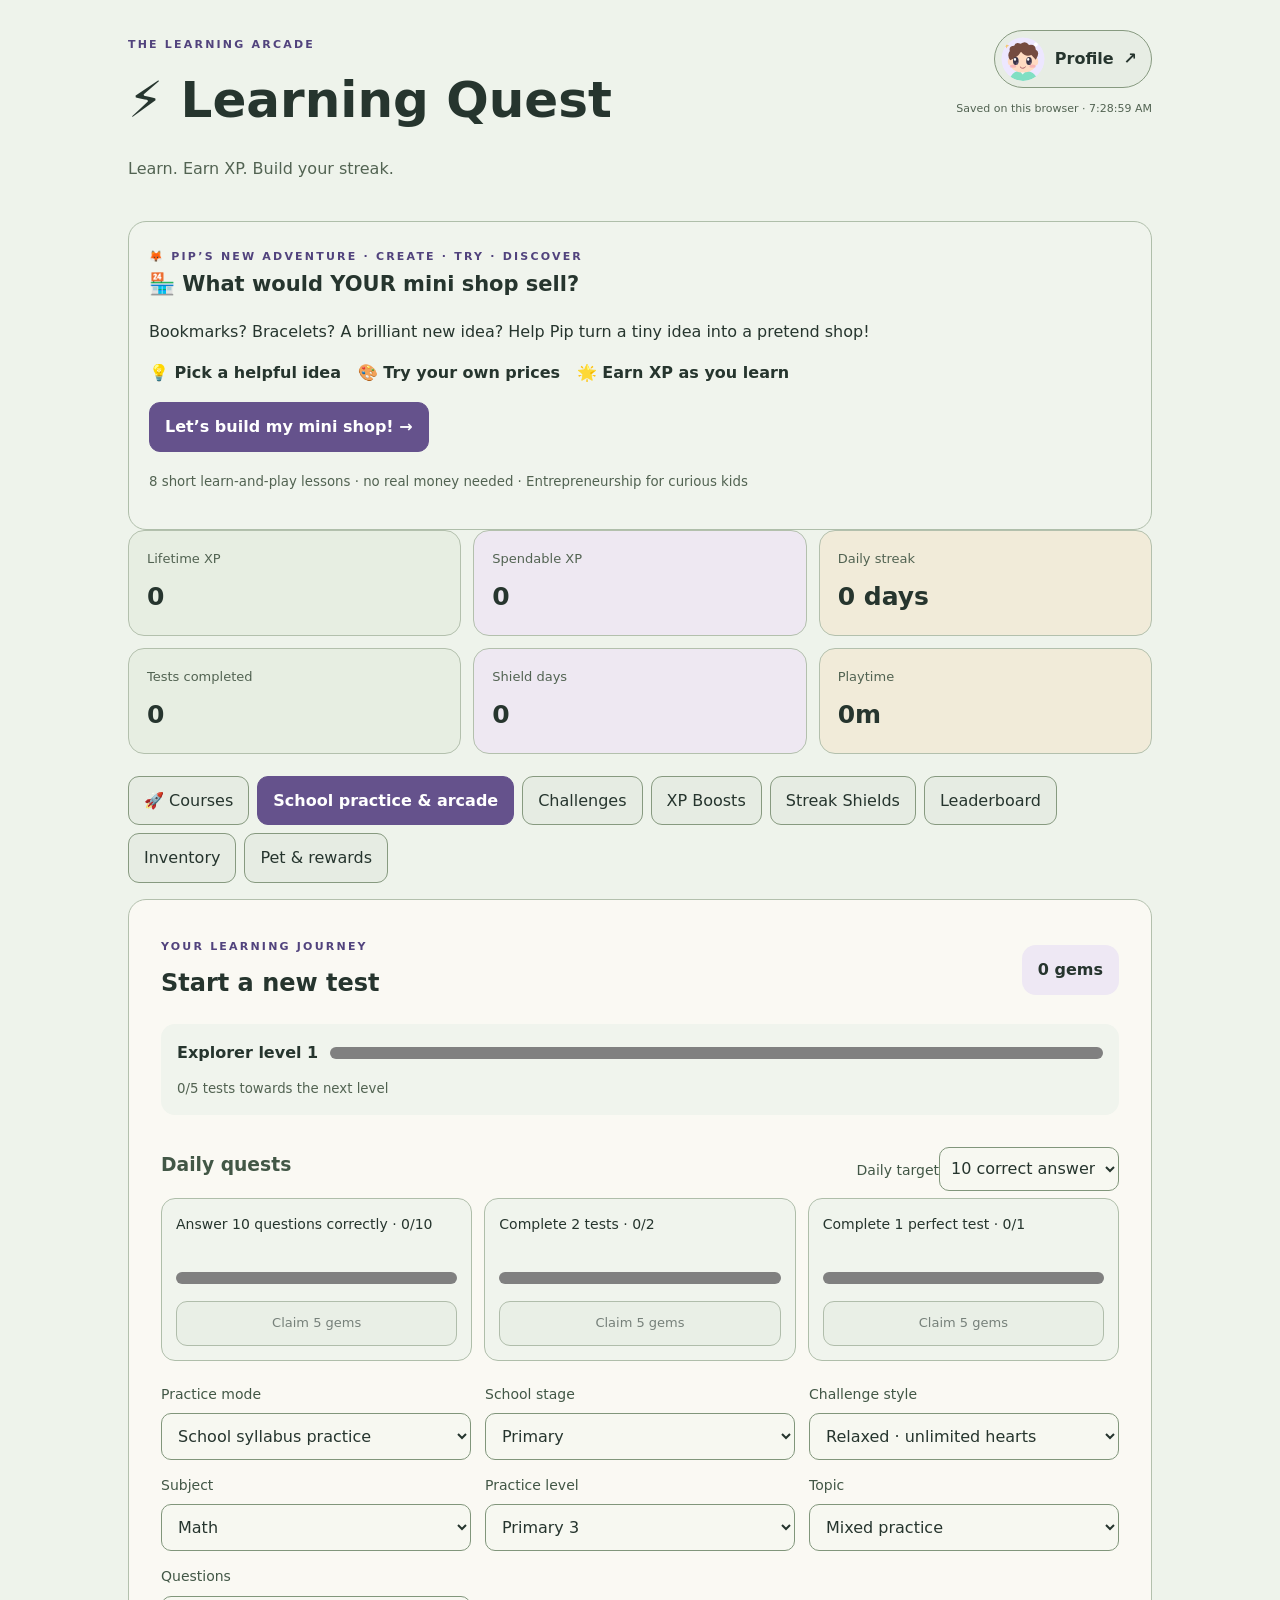
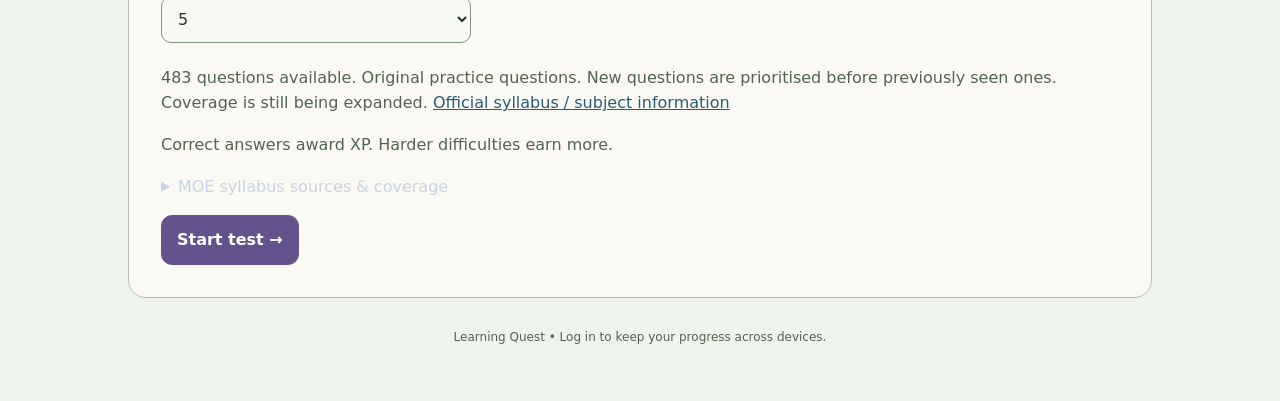
==== commit d008b2e2: "Refresh simple business chooser with saved-company shortcut" ====
--- a/index.html
+++ b/index.html
@@ -1 +1 @@
-<!doctype html><html lang="en"><head><meta charset="utf-8"><meta name="viewport" content="width=device-width,initial-scale=1"><title>Learning Quest</title><link rel="stylesheet" href="style.css?v=soft-daylight3"></head><body><main class="wrap"><aside id="accountReminder" class="account-reminder" aria-label="Protect your existing progress" hidden><div><strong>Keep your progress on every device</strong><p>You already have learning progress. Set up a username and password to keep your scores, pet and outfits when you switch devices.</p></div><div class="account-reminder-actions"><button id="accountSetup" class="primary">Set up username &amp; password</button><button id="accountLater">Remind me tomorrow</button></div></aside><header><div><span class="eyebrow">THE LEARNING ARCADE</span><h1>⚡ Learning Quest</h1><p>Learn. Earn XP. Build your streak.</p></div><div class="profile"><button class="account-button" data-tab="profile" aria-label="Open profile"><span id="accountAvatar" class="account-avatar"></span><span>Profile</span><span aria-hidden="true">↗</span></button><input id="username" type="hidden"><small id="saveStatus">Progress saves automatically on this browser.</small><p id="nameMessage" class="notice" aria-live="polite"></p></div></header><section class="profile-block"><span class="eyebrow">🦊 PIP’S NEW ADVENTURE · CREATE · TRY · DISCOVER</span><h2>🏪 What would YOUR mini shop sell?</h2><p>Bookmarks? Bracelets? A brilliant new idea? Help Pip turn a tiny idea into a pretend shop!</p><p><strong>💡 Pick a helpful idea &nbsp; 🎨 Try your own prices &nbsp; 🌟 Earn XP as you learn</strong></p><button id="coursesShortcut" class="primary">Let’s build my mini shop! →</button><p><small>8 short learn-and-play lessons · no real money needed · Entrepreneurship for curious kids</small></p></section><section class="stats"><div><span>Lifetime XP</span><strong id="total">0</strong></div><div><span>Spendable XP</span><strong id="wallet">0</strong></div><div><span>Daily streak</span><strong id="streak">0 days</strong></div><div><span>Tests completed</span><strong id="completed">0</strong></div><div><span>Shield days</span><strong id="shields">0</strong></div><div><span>Playtime</span><strong id="playtime">0m</strong></div></section><nav><button id="coursesNav">🚀 Courses</button><button data-tab="play" class="active">School practice &amp; arcade</button><button data-tab="challenges">Challenges</button><button data-tab="shop">XP Boosts</button><button data-tab="shield">Streak Shields</button><button data-tab="leaderboard">Leaderboard</button><button data-tab="inventory">Inventory</button><button data-tab="companion">Pet &amp; rewards</button></nav><section id="courses" class="panel" hidden><span class="eyebrow">LEARN SOMETHING NEW</span><h1>Courses</h1><p>Read a lesson, explore an example, then check your understanding.</p><div id="courseContent"></div></section><section id="play" class="panel"><div id="setup"><div class="journey-header"><div><span class="eyebrow">YOUR LEARNING JOURNEY</span><h2>Start a new test</h2></div><strong id="gems">0 gems</strong></div><section class="journey"><strong id="journeyLevel"></strong><progress id="journeyProgress" max="5" value="0"></progress><small id="journeyText"></small></section><section class="daily-section"><div class="between"><h3>Daily quests</h3><label>Daily target<select id="dailyGoal"><option value="5">5 correct answers</option><option value="10">10 correct answers</option><option value="20">20 correct answers</option><option value="30">30 correct answers</option></select></label></div><div id="dailyQuests" class="quest-grid"></div></section><div id="resumeCard" hidden><p id="resumeSummary"></p><button id="resumeTest" class="primary">Continue saved test</button></div><div class="formgrid"><label>Practice mode<select id="practiceMode"><option value="moe">School syllabus practice</option><option value="arcade">Arcade challenges</option></select></label><label id="stageLabel">School stage<select id="schoolStage"><option value="primary">Primary</option><option value="secondary">Secondary</option><option value="jc">JC / Pre-U</option></select></label><label>Challenge style<select id="sessionStyle"><option value="relaxed">Relaxed · unlimited hearts</option><option value="hearts">Challenge · 5 hearts</option></select></label><label>Subject<select id="subject"><option>Math</option><option>Science</option><option>English</option><option>Geography</option><option>History</option><option>Coding</option></select></label><label id="gradeLabel">Practice level<select id="primaryGrade"></select></label><label id="topicLabel">Topic<select id="moeTopic"></select></label><label id="difficultyLabel" hidden>Difficulty<select id="difficulty"></select></label><label>Questions<select id="count"><option>5</option><option>10</option><option>20</option><option>50</option></select></label></div><p id="curriculumNote" class="muted"></p><p class="muted">Correct answers award XP. Harder difficulties earn more.</p><details class="syllabus-info"><summary>MOE syllabus sources &amp; coverage</summary><p>Original practice questions with MOE subject and syllabus references. The directory covers the subjects listed on the consulted primary, secondary and JC pages; school-specific and third-language offerings can differ. Primary now has authored grade plans, concept checks and guided responses; Secondary and JC offer selected year-based question banks for the populated subjects. Primary plans expand practice across the official learning areas but are not an exhaustive mapping of every syllabus outcome or textbook lesson. Not official examination questions or a complete syllabus course. Listening, speaking, extended writing and practical science need additional activities. English uses lower (P1–P2), middle (P3–P4) and upper (P5–P6) practice bands.</p><ul><li><a href="https://cms.moe.gov.sg/assets/92bff26d-b2b4-4535-b868-b8415c744b91/2021%20Primary%20Mathematics%20Syllabus%20P1%20to%20P6%20Updated%20October%202025.pdf" target="_blank" rel="noopener">2021 Primary Mathematics — October 2025 update</a>: selected number, measurement, geometry and data topics.</li><li><a href="https://www.moe.gov.sg/media/files/primary/syllabus/ba3562d3-5b31-4459-8693-45cde7b97273.pdf" target="_blank" rel="noopener">2023 Primary Science</a>: selected P3–P6 diversity, cycles, systems, interactions and energy topics.</li><li><a href="https://www.moe.gov.sg/media/files/primary/b8eb0437-67fb-4042-a26c-64fef2af12df.pdf" target="_blank" rel="noopener">2020 Primary English Language</a>: grammar, vocabulary, reading and writing choices.</li></ul><p>Arcade mode retains the original challenges. Check the official documents for cohort dates, G1/G2/G3 and H1/H2/H3 requirements. Practical work, speaking and essay assessment are not covered by these MCQs.</p><details class="syllabus-info"><summary>All subjects &amp; official syllabus links</summary><div id="subjectDirectory"></div></details></details><button id="start" class="primary">Start test →</button></div><div id="quiz" hidden><button id="backToSetup">← Back to subjects</button><div class="game-status"><strong id="heartStatus"></strong><strong id="comboStatus"></strong></div><div id="heartHelp" hidden><p>Your hearts are used up. You can continue this test in relaxed mode without losing progress.</p><button id="relaxChallenge">Continue in relaxed mode</button></div><div class="between"><span id="progress"></span><span id="score"></span></div><div class="bar"><i id="progressbar"></i></div><p id="questionTopic" class="muted"></p><h2 id="question"></h2><div id="answers" class="answers"></div><p id="feedback" aria-live="polite"></p><button id="next" class="primary" hidden>Next →</button></div><div id="results" hidden><h2>Test complete!</h2><p id="resultSummary"></p><p id="resultSave" aria-live="polite"></p><button id="retryResult" hidden>Retry saving result</button><button id="again" class="primary">Play again</button></div></section><section id="challenges" class="panel" hidden><div class="between"><h2>Challenge hub</h2><button id="syncRounds">Sync progress</button></div><p id="syncStatus" class="muted" aria-live="polite"></p><small id="pendingCount"></small><div class="challenge-cards"><article class="challenge-card"><span class="challenge-icon">⏱️</span><h3>60-second match</h3><p>Match words with meanings or equations with answers. Earn XP for each correct pair.</p><label>Subject<select id="matchSubject"></select></label><button id="matchStart" class="primary">Start matching</button></article><article class="challenge-card"><span class="challenge-icon">📚</span><h3>Mistake review</h3><p id="mistakeCount"></p><p id="reviewSummary"></p><label>Subject<select id="reviewSubject"></select></label><button id="reviewStart" class="primary">Start review</button></article></div><section id="matchRunner" class="mini-game" hidden><div class="between"><strong id="matchTimer"></strong><strong id="matchScore"></strong></div><div class="matching-grid"><div><h4>Prompt</h4><div id="matchLeft" class="pair-column"></div></div><div><h4>Answer</h4><div id="matchRight" class="pair-column"></div></div></div><p id="matchFeedback" aria-live="polite"></p></section><section id="reviewRunner" class="mini-game" hidden><div class="between"><strong id="reviewProgress"></strong><button id="reviewPause">Pause & save</button></div><h3 id="reviewQuestion"></h3><div id="reviewAnswers" class="answers"></div><p id="reviewFeedback" aria-live="polite"></p><button id="reviewNext" class="primary" hidden>Next →</button></section><div class="challenge-cards"><article class="challenge-card"><span class="challenge-icon">🏅</span><h3 id="monthlyTitle">Monthly collection</h3><p>Claim 30 daily quest rewards to collect this month’s badge.</p><progress id="monthlyProgress" max="30" value="0"></progress><p id="monthlyCount"></p><button id="monthlyClaim">Claim badge + 20 gems</button></article><article class="challenge-card"><span class="challenge-icon">🤝</span><h3>Friend quest</h3><p>Team up to answer 100 questions correctly. Earn 15 gems each.</p><p>Invite code: <strong id="friendCode">No team yet</strong> <button id="friendCopy" hidden>Copy</button></p><button id="friendCreate">Create this week’s team</button><label>Friend’s invite code<input id="friendJoinCode" maxlength="8" placeholder="Enter an 8-character code" autocomplete="off"></label><div class="action-row"><button id="friendJoin">Join team</button><button id="refreshFriends">Refresh</button></div><div id="friendMembers"></div><progress id="friendProgress" max="100" value="0"></progress><p id="friendProgressText"></p><button id="friendClaim" disabled>Claim 15 gems</button><p id="friendStatus" class="muted" aria-live="polite"></p></article></div></section><section id="profile" class="panel profile-page" hidden><section class="profile-block account-panel"><h2>Your account</h2><p id="accountMigrationInfo" class="account-migration-info" hidden>Your existing scores, pet, outfits and unfinished test will be kept when you create an account. Your old nickname is a display name; it does not have a login password yet. If you already created an account on another device, log in instead.</p><p>Use the same username and password on your phone, iPad or computer.</p><div id="accountForm"><div class="formgrid"><label>Username<input id="loginUsername" autocomplete="username" autocapitalize="none" spellcheck="false" maxlength="20" placeholder="e.g. littlefox7"></label><label>Password<input id="loginPassword" type="password" autocomplete="current-password" minlength="6" maxlength="128" placeholder="At least 6 characters"></label></div><div class="account-actions"><button id="accountLogin" class="primary">Log in</button><button id="accountRegister">Create account &amp; save my progress</button></div><small>Username: 3–20 English letters, numbers or underscores. No email needed. Remember your password; password recovery is not available yet.</small></div><div id="accountSigned" hidden><strong id="accountUsernameText"></strong><div class="account-actions"><button id="accountRetry">Sync now</button><button id="accountRelogin">Log in again</button><button id="accountLogout">Log out</button></div></div><p id="accountStatus" role="status" aria-live="polite"></p><button id="accountLoad" hidden>Load cloud progress</button><button id="accountKeepAppearance" hidden>Save this device’s avatar &amp; pet name</button></section><div class="profile-page-nav"><button data-tab="play">← Back to learning</button><button id="profileShare">Copy progress card</button></div><div class="profile-hero"><div id="profileHeroAvatar" class="profile-hero-avatar"></div><div><span class="eyebrow">YOUR LEARNER PROFILE</span><h1 id="profileHeroName"></h1><p id="profileExplorer"></p><small id="profileCloudStatus"></small><div id="profilePinned" class="profile-pins"></div></div></div><p id="profileShareStatus" class="muted" aria-live="polite"></p><textarea id="profileShareText" readonly hidden aria-label="Progress card text"></textarea><section class="profile-name-edit"><label for="profileName">Nickname</label><div class="profile-name-row"><input id="profileName" maxlength="20" autocomplete="nickname" placeholder="Your nickname"><button id="saveProfile" class="primary">Save changes</button></div><small>2–20 characters. Letters, numbers, spaces, dots, underscores and hyphens are supported.</small><p id="profileStatus" aria-live="polite"></p></section><div class="profile-stats"><div><span>🔥 Current streak</span><strong id="profileStreak"></strong></div><div><span>⚡ Lifetime XP</span><strong id="profileLifetime"></strong></div><div><span>📝 Tests completed</span><strong id="profileTests"></strong></div><div><span>🎯 Best combo</span><strong id="profileCombo"></strong></div><div><span>💎 Gems</span><strong id="profileGems"></strong></div><div><span>⏱️ Learning time</span><strong id="profileMinutes"></strong></div></div><section class="profile-companion-card"><div id="profilePetArt"></div><div><h2>Your companion</h2><p id="profilePetSummary"></p><button data-tab="companion">Pet, subject levels &amp; shop →</button></div></section><details class="profile-edit"><summary>Customize avatar</summary><div class="profile-editor"><div id="avatarPreview" class="avatar-preview"></div><div><div class="avatar-upload"><button id="uploadAvatar">Upload my avatar</button><button id="removeUploadedAvatar" hidden>Use my Q-style avatar</button><input type="file" id="avatarPhotoFile" accept="image/jpeg,image/png,image/webp" hidden><p>JPG, PNG or WebP · up to 8 MB. The centre of your photo becomes a square avatar. Your avatar is visible in leagues, team quests and to people adding you.</p><p id="avatarUploadStatus" role="status" aria-live="polite"></p></div><div class="avatar-controls"><label>Skin tone<select id="avatarskin"><option value="peach">Peach</option><option value="tan">Tan</option><option value="brown">Brown</option><option value="deep">Deep</option><option value="rose">Rose</option><option value="gold">Gold</option></select></label><label>Hair style<select id="avatarhair"><option value="short">Short</option><option value="curly">Curly</option><option value="spiky">Spiky</option><option value="bald">Bald</option></select></label><label>Hair colour<select id="avatarhairColor"><option value="brown">Brown</option><option value="black">Black</option><option value="gold">Gold</option><option value="purple">Purple</option><option value="red">Red</option></select></label><label>Outfit<select id="avatarshirt"><option value="violet">Purple</option><option value="mint">Mint</option><option value="blue">Blue</option><option value="pink">Pink</option><option value="gold">Gold</option><option value="red">Red</option></select></label><label>Expression<select id="avatareyes"><option value="happy">Happy</option><option value="calm">Calm</option><option value="wink">Wink</option></select></label><label>Accessory<select id="avataraccessory"><option value="none">None</option><option value="glasses">Glasses</option><option value="cap">Cap</option></select></label></div></div></div><p class="muted">Log in to save your personal progress across devices. Guest progress stays in this browser.</p></details><section class="profile-block"><div class="between"><h2>Your last 7 days</h2><label>Daily goal<select id="profileGoal"><option value="5">5 correct answers</option><option value="10">10 correct answers</option><option value="20">20 correct answers</option><option value="30">30 correct answers</option></select></label></div><div id="profileWeek" class="profile-week"></div><p id="profileWeekSummary"></p><small id="profileTracking"></small></section><section class="profile-block connections"><div class="between"><h2>Your friends</h2><button id="refreshFriendsList">Refresh friends</button></div><p>Ask your friend for their username. They must accept your request before you can see each other’s learning progress.</p><div class="friend-search"><label>Friend’s username<input id="friendSearch" autocomplete="off" autocapitalize="none" spellcheck="false" maxlength="20" placeholder="Exact username"></label><button id="addFriend" class="primary">Send friend request</button></div><p id="friendListStatus" role="status" aria-live="polite"></p><div id="friendList" class="connections-grid"></div><h3>Friend requests</h3><div id="friendRequests" class="connections-grid"></div><details><summary>Blocked accounts</summary><div id="friendBlocked" class="connections-grid"></div></details></section><div class="profile-social-grid"><section class="profile-block"><h2>🏆 Weekly league</h2><p id="profileLeagueSummary">Your league updates when you open this page.</p><button data-tab="leaderboard">View league</button></section><section class="profile-block"><h2>🤝 Your learning team</h2><p id="profileTeamSummary"></p><button data-tab="challenges">Open friend quest</button></section></div><section class="profile-block"><h2>Achievement showcase</h2><p class="muted">Pin up to 3 earned badges to your profile.</p><p id="profilePinStatus" aria-live="polite"></p><div id="profileBadgeGrid" class="badge-grid"></div></section><section class="profile-block"><h2>Monthly collection</h2><div id="monthlyBadges" class="badge-grid"></div></section><section class="profile-block"><h2>Recent activity</h2><ul id="profileRecent" class="profile-recent"></ul></section></section><section id="companion" class="panel companion-page" hidden><div class="profile-page-nav"><button data-tab="play">← Back to learning</button><button data-tab="profile">Profile</button></div><h1>Your learning companion</h1><p class="muted">Learn, grow and make it yours. No lost progress for taking a break.</p><div class="pet-layout"><div><button id="petHello" class="pet-hello" aria-label="Say hello to your pet"><span id="petArt"></span></button><h2 id="petHeading"></h2><p id="petFood"></p><button id="feedPet" class="primary">Feed pet · 1 food</button><p id="petMessage" aria-live="polite"></p><progress id="petLevelProgress" max="5" value="0"></progress><p id="petGrowth"></p></div><section class="pet-settings"><h2>Meet your pet</h2><label>Companion<select id="petKind"><option value="fox">Fox</option><option value="cat">Cat</option><option value="penguin">Penguin</option></select></label><label>Pet name<input id="petName" maxlength="16"></label><button id="savePetName">Save pet name</button><p>Earn 1 food for every 5 different correct answers each day (Singapore time), up to 10 food a day. Repeating the same question that day does not earn extra food.</p><p id="petToday"></p></section></div><section class="profile-block"><h2>Subject levels</h2><p class="muted">Solve different school-practice questions to climb from Starter to Bronze, Silver and Gold. Repeating a solved question never adds points. Bronze earns 2 gems, Silver 3 and Gold 5, once per subject/year. Levels describe this practice bank, not full syllabus certification.</p><div id="subjectLevels" class="subject-level-grid"></div></section><section class="profile-block"><div class="between"><h2>Dress-up shop</h2><strong id="rewardGems"></strong></div><p class="muted">Spend gems on avatar frames, Profile backdrops and pet accessories. Owned items can be equipped again for free.</p><p id="rewardShopStatus" aria-live="polite"></p><div id="rewardShop" class="reward-shop-grid"></div></section></section><section id="shop" class="panel" hidden><h2>XP Boost Shop</h2><p class="muted">Choose a multiplier up to 1 quinvigintillion × (10⁷⁸×) and duration up to 720 hours. Only one boost can be active at a time. Boost time keeps running even if you close the game.</p><div class="formgrid"><label>Multiplier<select id="multiplier"></select></label><label>Duration<select id="duration"></select></label></div><p>Price: <strong id="boostPrice"></strong> XP</p><button class="primary" id="buyBoost">Buy boost</button><p id="boostMessage" class="notice"></p><h3>Active boost</h3><p id="activeBoost">None</p></section><section id="shield" class="panel" hidden><h2>Streak Shield Shop</h2><p class="muted">Shields automatically protect your streak on missed days. They preserve your streak but don't increase it.</p><label>Protection package<select id="shieldOption"></select></label><p>Price: <strong id="shieldPrice"></strong> XP</p><button id="buyShield" class="primary">Buy shields</button><p id="shieldMessage" class="notice"></p></section><section id="leaderboard" class="panel" hidden><h2>Leaderboard</h2><section class="league-section"><div class="between"><h3 id="leagueTitle">Weekly league</h3><button id="refreshLeague">Refresh league</button></div><p class="muted">A new league starts every Monday in Singapore time. Each correct answer earns 1 point; XP boosts do not affect rankings. The top 3 with points move up. With at least 10 players, the bottom 3 move down.</p><p id="leagueStatus" aria-live="polite"></p><div class="table-scroll"><table><thead><tr><th>Rank</th><th>Player</th><th>Correct this week</th></tr></thead><tbody id="leagueRows"></tbody></table></div><small>Completed rounds sync online. Offline rounds count in the week they sync. Scores are submitted by players.</small></section><p class="muted">Online leaderboard — complete a test to record your name and score. Ranked by accuracy, then correct answers. Scores are submitted by players, without account verification.</p><button id="refreshBoard">Refresh leaderboard</button><p id="boardStatus" aria-live="polite"></p><div class="table-scroll"><table><thead><tr><th>Rank</th><th>Player</th><th>Subject</th><th>Difficulty</th><th>Score</th><th>Accuracy</th><th>Completed</th></tr></thead><tbody id="rankings"></tbody></table></div></section><section id="inventory" class="panel" hidden><h2>Inventory & progress</h2><p id="inventoryText"></p><p class="muted">Logged-in progress syncs to your account. Guest progress stays on this device. Export a backup before switching accounts if you want a separate copy.</p><h3>Achievement badges</h3><div id="badgeShelf" class="badge-grid"></div><h3>Gem rewards</h3><p>Daily quests award gems. Unlock a colour theme once, then switch freely.</p><div class="skin-buttons"><button id="skinViolet">Violet · free</button><button id="skinMint">Mint · 10 gems</button><button id="skinGold">Gold · 20 gems</button></div><p id="skinMessage" aria-live="polite"></p><h3>Save &amp; restore progress</h3><p>Answers and current test scores are saved after each question. After refreshing, choose Play → Continue saved test. To move progress between browsers or website addresses, export a backup here and import it on the other address.</p><button id="exportProgress">Export progress backup</button><button id="importProgress">Import progress backup</button><input type="file" id="progressFile" accept="application/json,.json" hidden><p id="backupMessage" aria-live="polite"></p><button id="reset" class="danger">Reset local progress</button></section><footer>Learning Quest • Log in to keep your progress across devices.</footer></main><div id="gameToast" role="status" aria-live="polite" hidden></div><script src="questions.js"></script><script src="curriculum.js?v=moe2"></script><script src="primary-expansion.js?v=primary4"></script><script src="chinese-practice.js?v=rewards1"></script><script src="mixed-practice.js?v=rewards1"></script><script src="subject-library.js?v=clean2"></script><script src="secondary-jc.js?v=rewards1"></script><script src="gamification.js?v=rewards1"></script><script src="primary-activities.js?v=primary4"></script><script src="match-bank.js?v=rewards1"></script><script src="extras.js?v=friends1"></script><script src="practice-variety.js?v=rewards1"></script><script src="profile-page.js?v=friends1"></script><script src="learning-rewards.js?v=syncfix2"></script><script src="accounts.js?v=syncfix1"></script><script src="friends-profile.js?v=syncfix1"></script><script src="extra-subjects.js?v=entrepreneurship1"></script><script src="app.js?v=entrepreneurship1"></script><script src="courses.js?v=adventure5"></script><script src="ssic-catalog.js?v=2025"></script><script src="business-adventure.js?v=simpleideas8"></script><script src="company-operations.js?v=1"></script></body></html>
+<!doctype html><html lang="en"><head><meta charset="utf-8"><meta name="viewport" content="width=device-width,initial-scale=1"><title>Learning Quest</title><link rel="stylesheet" href="style.css?v=soft-daylight3"></head><body><main class="wrap"><aside id="accountReminder" class="account-reminder" aria-label="Protect your existing progress" hidden><div><strong>Keep your progress on every device</strong><p>You already have learning progress. Set up a username and password to keep your scores, pet and outfits when you switch devices.</p></div><div class="account-reminder-actions"><button id="accountSetup" class="primary">Set up username &amp; password</button><button id="accountLater">Remind me tomorrow</button></div></aside><header><div><span class="eyebrow">THE LEARNING ARCADE</span><h1>⚡ Learning Quest</h1><p>Learn. Earn XP. Build your streak.</p></div><div class="profile"><button class="account-button" data-tab="profile" aria-label="Open profile"><span id="accountAvatar" class="account-avatar"></span><span>Profile</span><span aria-hidden="true">↗</span></button><input id="username" type="hidden"><small id="saveStatus">Progress saves automatically on this browser.</small><p id="nameMessage" class="notice" aria-live="polite"></p></div></header><section class="profile-block"><span class="eyebrow">🦊 PIP’S NEW ADVENTURE · CREATE · TRY · DISCOVER</span><h2>🏪 What would YOUR mini shop sell?</h2><p>Bookmarks? Bracelets? A brilliant new idea? Help Pip turn a tiny idea into a pretend shop!</p><p><strong>💡 Pick a helpful idea &nbsp; 🎨 Try your own prices &nbsp; 🌟 Earn XP as you learn</strong></p><button id="coursesShortcut" class="primary">Let’s build my mini shop! →</button><p><small>8 short learn-and-play lessons · no real money needed · Entrepreneurship for curious kids</small></p></section><section class="stats"><div><span>Lifetime XP</span><strong id="total">0</strong></div><div><span>Spendable XP</span><strong id="wallet">0</strong></div><div><span>Daily streak</span><strong id="streak">0 days</strong></div><div><span>Tests completed</span><strong id="completed">0</strong></div><div><span>Shield days</span><strong id="shields">0</strong></div><div><span>Playtime</span><strong id="playtime">0m</strong></div></section><nav><button id="coursesNav">🚀 Courses</button><button data-tab="play" class="active">School practice &amp; arcade</button><button data-tab="challenges">Challenges</button><button data-tab="shop">XP Boosts</button><button data-tab="shield">Streak Shields</button><button data-tab="leaderboard">Leaderboard</button><button data-tab="inventory">Inventory</button><button data-tab="companion">Pet &amp; rewards</button></nav><section id="courses" class="panel" hidden><span class="eyebrow">LEARN SOMETHING NEW</span><h1>Courses</h1><p>Read a lesson, explore an example, then check your understanding.</p><div id="courseContent"></div></section><section id="play" class="panel"><div id="setup"><div class="journey-header"><div><span class="eyebrow">YOUR LEARNING JOURNEY</span><h2>Start a new test</h2></div><strong id="gems">0 gems</strong></div><section class="journey"><strong id="journeyLevel"></strong><progress id="journeyProgress" max="5" value="0"></progress><small id="journeyText"></small></section><section class="daily-section"><div class="between"><h3>Daily quests</h3><label>Daily target<select id="dailyGoal"><option value="5">5 correct answers</option><option value="10">10 correct answers</option><option value="20">20 correct answers</option><option value="30">30 correct answers</option></select></label></div><div id="dailyQuests" class="quest-grid"></div></section><div id="resumeCard" hidden><p id="resumeSummary"></p><button id="resumeTest" class="primary">Continue saved test</button></div><div class="formgrid"><label>Practice mode<select id="practiceMode"><option value="moe">School syllabus practice</option><option value="arcade">Arcade challenges</option></select></label><label id="stageLabel">School stage<select id="schoolStage"><option value="primary">Primary</option><option value="secondary">Secondary</option><option value="jc">JC / Pre-U</option></select></label><label>Challenge style<select id="sessionStyle"><option value="relaxed">Relaxed · unlimited hearts</option><option value="hearts">Challenge · 5 hearts</option></select></label><label>Subject<select id="subject"><option>Math</option><option>Science</option><option>English</option><option>Geography</option><option>History</option><option>Coding</option></select></label><label id="gradeLabel">Practice level<select id="primaryGrade"></select></label><label id="topicLabel">Topic<select id="moeTopic"></select></label><label id="difficultyLabel" hidden>Difficulty<select id="difficulty"></select></label><label>Questions<select id="count"><option>5</option><option>10</option><option>20</option><option>50</option></select></label></div><p id="curriculumNote" class="muted"></p><p class="muted">Correct answers award XP. Harder difficulties earn more.</p><details class="syllabus-info"><summary>MOE syllabus sources &amp; coverage</summary><p>Original practice questions with MOE subject and syllabus references. The directory covers the subjects listed on the consulted primary, secondary and JC pages; school-specific and third-language offerings can differ. Primary now has authored grade plans, concept checks and guided responses; Secondary and JC offer selected year-based question banks for the populated subjects. Primary plans expand practice across the official learning areas but are not an exhaustive mapping of every syllabus outcome or textbook lesson. Not official examination questions or a complete syllabus course. Listening, speaking, extended writing and practical science need additional activities. English uses lower (P1–P2), middle (P3–P4) and upper (P5–P6) practice bands.</p><ul><li><a href="https://cms.moe.gov.sg/assets/92bff26d-b2b4-4535-b868-b8415c744b91/2021%20Primary%20Mathematics%20Syllabus%20P1%20to%20P6%20Updated%20October%202025.pdf" target="_blank" rel="noopener">2021 Primary Mathematics — October 2025 update</a>: selected number, measurement, geometry and data topics.</li><li><a href="https://www.moe.gov.sg/media/files/primary/syllabus/ba3562d3-5b31-4459-8693-45cde7b97273.pdf" target="_blank" rel="noopener">2023 Primary Science</a>: selected P3–P6 diversity, cycles, systems, interactions and energy topics.</li><li><a href="https://www.moe.gov.sg/media/files/primary/b8eb0437-67fb-4042-a26c-64fef2af12df.pdf" target="_blank" rel="noopener">2020 Primary English Language</a>: grammar, vocabulary, reading and writing choices.</li></ul><p>Arcade mode retains the original challenges. Check the official documents for cohort dates, G1/G2/G3 and H1/H2/H3 requirements. Practical work, speaking and essay assessment are not covered by these MCQs.</p><details class="syllabus-info"><summary>All subjects &amp; official syllabus links</summary><div id="subjectDirectory"></div></details></details><button id="start" class="primary">Start test →</button></div><div id="quiz" hidden><button id="backToSetup">← Back to subjects</button><div class="game-status"><strong id="heartStatus"></strong><strong id="comboStatus"></strong></div><div id="heartHelp" hidden><p>Your hearts are used up. You can continue this test in relaxed mode without losing progress.</p><button id="relaxChallenge">Continue in relaxed mode</button></div><div class="between"><span id="progress"></span><span id="score"></span></div><div class="bar"><i id="progressbar"></i></div><p id="questionTopic" class="muted"></p><h2 id="question"></h2><div id="answers" class="answers"></div><p id="feedback" aria-live="polite"></p><button id="next" class="primary" hidden>Next →</button></div><div id="results" hidden><h2>Test complete!</h2><p id="resultSummary"></p><p id="resultSave" aria-live="polite"></p><button id="retryResult" hidden>Retry saving result</button><button id="again" class="primary">Play again</button></div></section><section id="challenges" class="panel" hidden><div class="between"><h2>Challenge hub</h2><button id="syncRounds">Sync progress</button></div><p id="syncStatus" class="muted" aria-live="polite"></p><small id="pendingCount"></small><div class="challenge-cards"><article class="challenge-card"><span class="challenge-icon">⏱️</span><h3>60-second match</h3><p>Match words with meanings or equations with answers. Earn XP for each correct pair.</p><label>Subject<select id="matchSubject"></select></label><button id="matchStart" class="primary">Start matching</button></article><article class="challenge-card"><span class="challenge-icon">📚</span><h3>Mistake review</h3><p id="mistakeCount"></p><p id="reviewSummary"></p><label>Subject<select id="reviewSubject"></select></label><button id="reviewStart" class="primary">Start review</button></article></div><section id="matchRunner" class="mini-game" hidden><div class="between"><strong id="matchTimer"></strong><strong id="matchScore"></strong></div><div class="matching-grid"><div><h4>Prompt</h4><div id="matchLeft" class="pair-column"></div></div><div><h4>Answer</h4><div id="matchRight" class="pair-column"></div></div></div><p id="matchFeedback" aria-live="polite"></p></section><section id="reviewRunner" class="mini-game" hidden><div class="between"><strong id="reviewProgress"></strong><button id="reviewPause">Pause & save</button></div><h3 id="reviewQuestion"></h3><div id="reviewAnswers" class="answers"></div><p id="reviewFeedback" aria-live="polite"></p><button id="reviewNext" class="primary" hidden>Next →</button></section><div class="challenge-cards"><article class="challenge-card"><span class="challenge-icon">🏅</span><h3 id="monthlyTitle">Monthly collection</h3><p>Claim 30 daily quest rewards to collect this month’s badge.</p><progress id="monthlyProgress" max="30" value="0"></progress><p id="monthlyCount"></p><button id="monthlyClaim">Claim badge + 20 gems</button></article><article class="challenge-card"><span class="challenge-icon">🤝</span><h3>Friend quest</h3><p>Team up to answer 100 questions correctly. Earn 15 gems each.</p><p>Invite code: <strong id="friendCode">No team yet</strong> <button id="friendCopy" hidden>Copy</button></p><button id="friendCreate">Create this week’s team</button><label>Friend’s invite code<input id="friendJoinCode" maxlength="8" placeholder="Enter an 8-character code" autocomplete="off"></label><div class="action-row"><button id="friendJoin">Join team</button><button id="refreshFriends">Refresh</button></div><div id="friendMembers"></div><progress id="friendProgress" max="100" value="0"></progress><p id="friendProgressText"></p><button id="friendClaim" disabled>Claim 15 gems</button><p id="friendStatus" class="muted" aria-live="polite"></p></article></div></section><section id="profile" class="panel profile-page" hidden><section class="profile-block account-panel"><h2>Your account</h2><p id="accountMigrationInfo" class="account-migration-info" hidden>Your existing scores, pet, outfits and unfinished test will be kept when you create an account. Your old nickname is a display name; it does not have a login password yet. If you already created an account on another device, log in instead.</p><p>Use the same username and password on your phone, iPad or computer.</p><div id="accountForm"><div class="formgrid"><label>Username<input id="loginUsername" autocomplete="username" autocapitalize="none" spellcheck="false" maxlength="20" placeholder="e.g. littlefox7"></label><label>Password<input id="loginPassword" type="password" autocomplete="current-password" minlength="6" maxlength="128" placeholder="At least 6 characters"></label></div><div class="account-actions"><button id="accountLogin" class="primary">Log in</button><button id="accountRegister">Create account &amp; save my progress</button></div><small>Username: 3–20 English letters, numbers or underscores. No email needed. Remember your password; password recovery is not available yet.</small></div><div id="accountSigned" hidden><strong id="accountUsernameText"></strong><div class="account-actions"><button id="accountRetry">Sync now</button><button id="accountRelogin">Log in again</button><button id="accountLogout">Log out</button></div></div><p id="accountStatus" role="status" aria-live="polite"></p><button id="accountLoad" hidden>Load cloud progress</button><button id="accountKeepAppearance" hidden>Save this device’s avatar &amp; pet name</button></section><div class="profile-page-nav"><button data-tab="play">← Back to learning</button><button id="profileShare">Copy progress card</button></div><div class="profile-hero"><div id="profileHeroAvatar" class="profile-hero-avatar"></div><div><span class="eyebrow">YOUR LEARNER PROFILE</span><h1 id="profileHeroName"></h1><p id="profileExplorer"></p><small id="profileCloudStatus"></small><div id="profilePinned" class="profile-pins"></div></div></div><p id="profileShareStatus" class="muted" aria-live="polite"></p><textarea id="profileShareText" readonly hidden aria-label="Progress card text"></textarea><section class="profile-name-edit"><label for="profileName">Nickname</label><div class="profile-name-row"><input id="profileName" maxlength="20" autocomplete="nickname" placeholder="Your nickname"><button id="saveProfile" class="primary">Save changes</button></div><small>2–20 characters. Letters, numbers, spaces, dots, underscores and hyphens are supported.</small><p id="profileStatus" aria-live="polite"></p></section><div class="profile-stats"><div><span>🔥 Current streak</span><strong id="profileStreak"></strong></div><div><span>⚡ Lifetime XP</span><strong id="profileLifetime"></strong></div><div><span>📝 Tests completed</span><strong id="profileTests"></strong></div><div><span>🎯 Best combo</span><strong id="profileCombo"></strong></div><div><span>💎 Gems</span><strong id="profileGems"></strong></div><div><span>⏱️ Learning time</span><strong id="profileMinutes"></strong></div></div><section class="profile-companion-card"><div id="profilePetArt"></div><div><h2>Your companion</h2><p id="profilePetSummary"></p><button data-tab="companion">Pet, subject levels &amp; shop →</button></div></section><details class="profile-edit"><summary>Customize avatar</summary><div class="profile-editor"><div id="avatarPreview" class="avatar-preview"></div><div><div class="avatar-upload"><button id="uploadAvatar">Upload my avatar</button><button id="removeUploadedAvatar" hidden>Use my Q-style avatar</button><input type="file" id="avatarPhotoFile" accept="image/jpeg,image/png,image/webp" hidden><p>JPG, PNG or WebP · up to 8 MB. The centre of your photo becomes a square avatar. Your avatar is visible in leagues, team quests and to people adding you.</p><p id="avatarUploadStatus" role="status" aria-live="polite"></p></div><div class="avatar-controls"><label>Skin tone<select id="avatarskin"><option value="peach">Peach</option><option value="tan">Tan</option><option value="brown">Brown</option><option value="deep">Deep</option><option value="rose">Rose</option><option value="gold">Gold</option></select></label><label>Hair style<select id="avatarhair"><option value="short">Short</option><option value="curly">Curly</option><option value="spiky">Spiky</option><option value="bald">Bald</option></select></label><label>Hair colour<select id="avatarhairColor"><option value="brown">Brown</option><option value="black">Black</option><option value="gold">Gold</option><option value="purple">Purple</option><option value="red">Red</option></select></label><label>Outfit<select id="avatarshirt"><option value="violet">Purple</option><option value="mint">Mint</option><option value="blue">Blue</option><option value="pink">Pink</option><option value="gold">Gold</option><option value="red">Red</option></select></label><label>Expression<select id="avatareyes"><option value="happy">Happy</option><option value="calm">Calm</option><option value="wink">Wink</option></select></label><label>Accessory<select id="avataraccessory"><option value="none">None</option><option value="glasses">Glasses</option><option value="cap">Cap</option></select></label></div></div></div><p class="muted">Log in to save your personal progress across devices. Guest progress stays in this browser.</p></details><section class="profile-block"><div class="between"><h2>Your last 7 days</h2><label>Daily goal<select id="profileGoal"><option value="5">5 correct answers</option><option value="10">10 correct answers</option><option value="20">20 correct answers</option><option value="30">30 correct answers</option></select></label></div><div id="profileWeek" class="profile-week"></div><p id="profileWeekSummary"></p><small id="profileTracking"></small></section><section class="profile-block connections"><div class="between"><h2>Your friends</h2><button id="refreshFriendsList">Refresh friends</button></div><p>Ask your friend for their username. They must accept your request before you can see each other’s learning progress.</p><div class="friend-search"><label>Friend’s username<input id="friendSearch" autocomplete="off" autocapitalize="none" spellcheck="false" maxlength="20" placeholder="Exact username"></label><button id="addFriend" class="primary">Send friend request</button></div><p id="friendListStatus" role="status" aria-live="polite"></p><div id="friendList" class="connections-grid"></div><h3>Friend requests</h3><div id="friendRequests" class="connections-grid"></div><details><summary>Blocked accounts</summary><div id="friendBlocked" class="connections-grid"></div></details></section><div class="profile-social-grid"><section class="profile-block"><h2>🏆 Weekly league</h2><p id="profileLeagueSummary">Your league updates when you open this page.</p><button data-tab="leaderboard">View league</button></section><section class="profile-block"><h2>🤝 Your learning team</h2><p id="profileTeamSummary"></p><button data-tab="challenges">Open friend quest</button></section></div><section class="profile-block"><h2>Achievement showcase</h2><p class="muted">Pin up to 3 earned badges to your profile.</p><p id="profilePinStatus" aria-live="polite"></p><div id="profileBadgeGrid" class="badge-grid"></div></section><section class="profile-block"><h2>Monthly collection</h2><div id="monthlyBadges" class="badge-grid"></div></section><section class="profile-block"><h2>Recent activity</h2><ul id="profileRecent" class="profile-recent"></ul></section></section><section id="companion" class="panel companion-page" hidden><div class="profile-page-nav"><button data-tab="play">← Back to learning</button><button data-tab="profile">Profile</button></div><h1>Your learning companion</h1><p class="muted">Learn, grow and make it yours. No lost progress for taking a break.</p><div class="pet-layout"><div><button id="petHello" class="pet-hello" aria-label="Say hello to your pet"><span id="petArt"></span></button><h2 id="petHeading"></h2><p id="petFood"></p><button id="feedPet" class="primary">Feed pet · 1 food</button><p id="petMessage" aria-live="polite"></p><progress id="petLevelProgress" max="5" value="0"></progress><p id="petGrowth"></p></div><section class="pet-settings"><h2>Meet your pet</h2><label>Companion<select id="petKind"><option value="fox">Fox</option><option value="cat">Cat</option><option value="penguin">Penguin</option></select></label><label>Pet name<input id="petName" maxlength="16"></label><button id="savePetName">Save pet name</button><p>Earn 1 food for every 5 different correct answers each day (Singapore time), up to 10 food a day. Repeating the same question that day does not earn extra food.</p><p id="petToday"></p></section></div><section class="profile-block"><h2>Subject levels</h2><p class="muted">Solve different school-practice questions to climb from Starter to Bronze, Silver and Gold. Repeating a solved question never adds points. Bronze earns 2 gems, Silver 3 and Gold 5, once per subject/year. Levels describe this practice bank, not full syllabus certification.</p><div id="subjectLevels" class="subject-level-grid"></div></section><section class="profile-block"><div class="between"><h2>Dress-up shop</h2><strong id="rewardGems"></strong></div><p class="muted">Spend gems on avatar frames, Profile backdrops and pet accessories. Owned items can be equipped again for free.</p><p id="rewardShopStatus" aria-live="polite"></p><div id="rewardShop" class="reward-shop-grid"></div></section></section><section id="shop" class="panel" hidden><h2>XP Boost Shop</h2><p class="muted">Choose a multiplier up to 1 quinvigintillion × (10⁷⁸×) and duration up to 720 hours. Only one boost can be active at a time. Boost time keeps running even if you close the game.</p><div class="formgrid"><label>Multiplier<select id="multiplier"></select></label><label>Duration<select id="duration"></select></label></div><p>Price: <strong id="boostPrice"></strong> XP</p><button class="primary" id="buyBoost">Buy boost</button><p id="boostMessage" class="notice"></p><h3>Active boost</h3><p id="activeBoost">None</p></section><section id="shield" class="panel" hidden><h2>Streak Shield Shop</h2><p class="muted">Shields automatically protect your streak on missed days. They preserve your streak but don't increase it.</p><label>Protection package<select id="shieldOption"></select></label><p>Price: <strong id="shieldPrice"></strong> XP</p><button id="buyShield" class="primary">Buy shields</button><p id="shieldMessage" class="notice"></p></section><section id="leaderboard" class="panel" hidden><h2>Leaderboard</h2><section class="league-section"><div class="between"><h3 id="leagueTitle">Weekly league</h3><button id="refreshLeague">Refresh league</button></div><p class="muted">A new league starts every Monday in Singapore time. Each correct answer earns 1 point; XP boosts do not affect rankings. The top 3 with points move up. With at least 10 players, the bottom 3 move down.</p><p id="leagueStatus" aria-live="polite"></p><div class="table-scroll"><table><thead><tr><th>Rank</th><th>Player</th><th>Correct this week</th></tr></thead><tbody id="leagueRows"></tbody></table></div><small>Completed rounds sync online. Offline rounds count in the week they sync. Scores are submitted by players.</small></section><p class="muted">Online leaderboard — complete a test to record your name and score. Ranked by accuracy, then correct answers. Scores are submitted by players, without account verification.</p><button id="refreshBoard">Refresh leaderboard</button><p id="boardStatus" aria-live="polite"></p><div class="table-scroll"><table><thead><tr><th>Rank</th><th>Player</th><th>Subject</th><th>Difficulty</th><th>Score</th><th>Accuracy</th><th>Completed</th></tr></thead><tbody id="rankings"></tbody></table></div></section><section id="inventory" class="panel" hidden><h2>Inventory & progress</h2><p id="inventoryText"></p><p class="muted">Logged-in progress syncs to your account. Guest progress stays on this device. Export a backup before switching accounts if you want a separate copy.</p><h3>Achievement badges</h3><div id="badgeShelf" class="badge-grid"></div><h3>Gem rewards</h3><p>Daily quests award gems. Unlock a colour theme once, then switch freely.</p><div class="skin-buttons"><button id="skinViolet">Violet · free</button><button id="skinMint">Mint · 10 gems</button><button id="skinGold">Gold · 20 gems</button></div><p id="skinMessage" aria-live="polite"></p><h3>Save &amp; restore progress</h3><p>Answers and current test scores are saved after each question. After refreshing, choose Play → Continue saved test. To move progress between browsers or website addresses, export a backup here and import it on the other address.</p><button id="exportProgress">Export progress backup</button><button id="importProgress">Import progress backup</button><input type="file" id="progressFile" accept="application/json,.json" hidden><p id="backupMessage" aria-live="polite"></p><button id="reset" class="danger">Reset local progress</button></section><footer>Learning Quest • Log in to keep your progress across devices.</footer></main><div id="gameToast" role="status" aria-live="polite" hidden></div><script src="questions.js"></script><script src="curriculum.js?v=moe2"></script><script src="primary-expansion.js?v=primary4"></script><script src="chinese-practice.js?v=rewards1"></script><script src="mixed-practice.js?v=rewards1"></script><script src="subject-library.js?v=clean2"></script><script src="secondary-jc.js?v=rewards1"></script><script src="gamification.js?v=rewards1"></script><script src="primary-activities.js?v=primary4"></script><script src="match-bank.js?v=rewards1"></script><script src="extras.js?v=friends1"></script><script src="practice-variety.js?v=rewards1"></script><script src="profile-page.js?v=friends1"></script><script src="learning-rewards.js?v=syncfix2"></script><script src="accounts.js?v=syncfix1"></script><script src="friends-profile.js?v=syncfix1"></script><script src="extra-subjects.js?v=entrepreneurship1"></script><script src="app.js?v=entrepreneurship1"></script><script src="courses.js?v=adventure5"></script><script src="ssic-catalog.js?v=2025"></script><script src="business-adventure.js?v=simpleideas9"></script><script src="company-operations.js?v=1"></script></body></html>
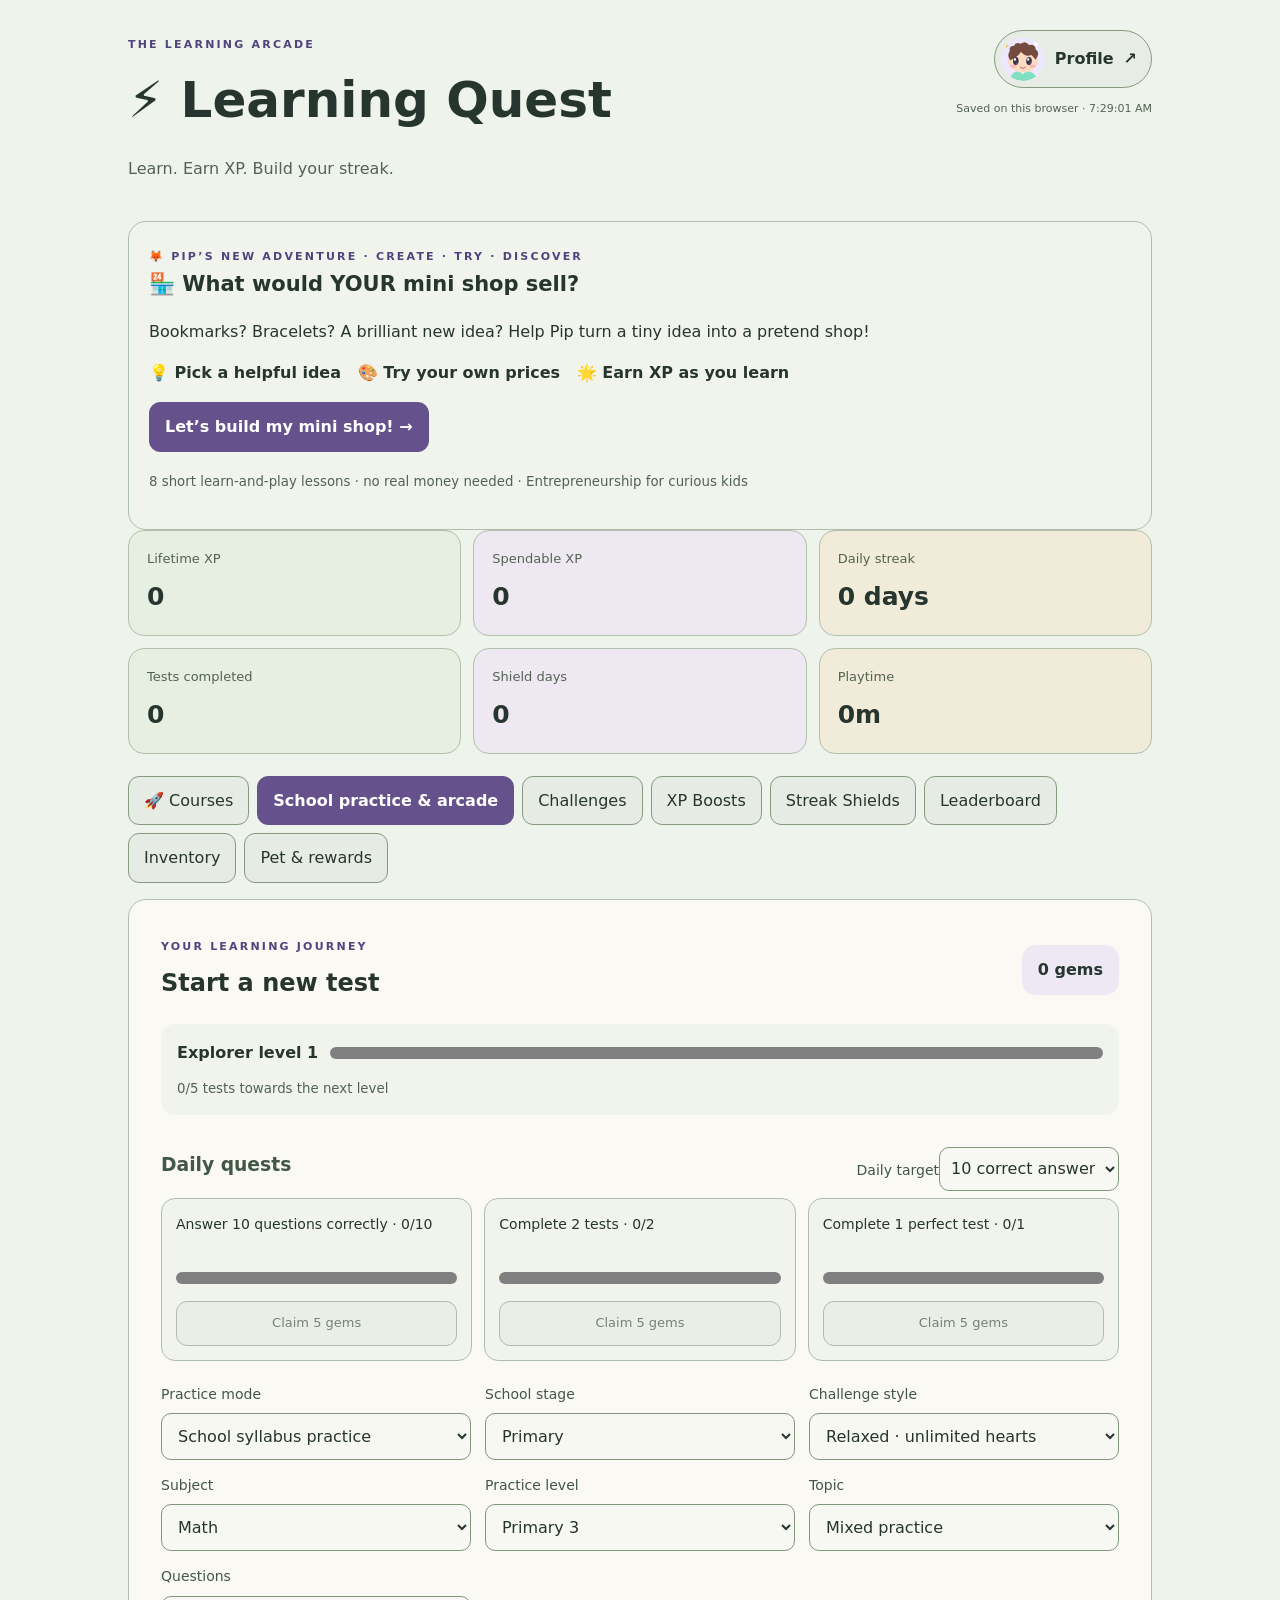
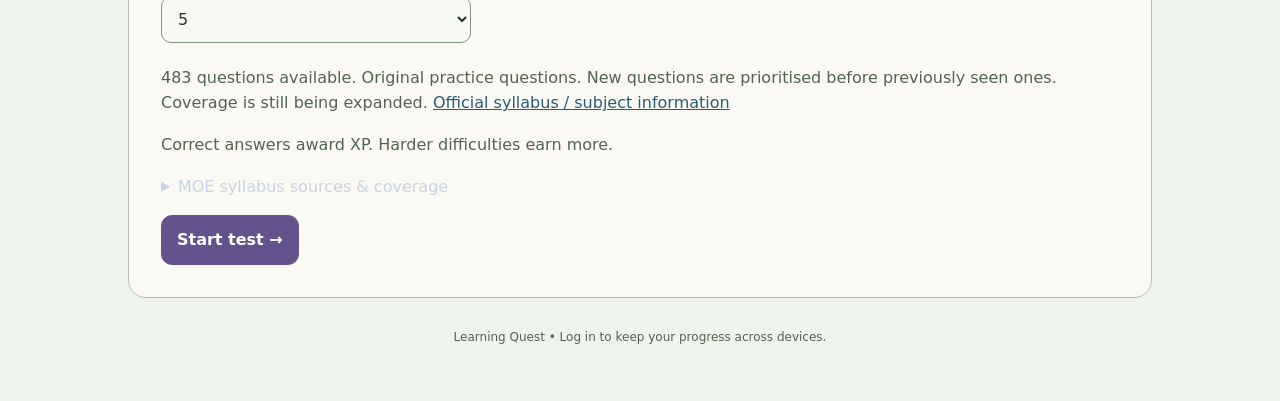
==== commit b5f5f834: "Connect learning screens to direct page URLs" ====
--- a/index.html
+++ b/index.html
@@ -1 +1 @@
-<!doctype html><html lang="en"><head><meta charset="utf-8"><meta name="viewport" content="width=device-width,initial-scale=1"><title>Learning Quest</title><link rel="stylesheet" href="style.css?v=soft-daylight3"></head><body><main class="wrap"><aside id="accountReminder" class="account-reminder" aria-label="Protect your existing progress" hidden><div><strong>Keep your progress on every device</strong><p>You already have learning progress. Set up a username and password to keep your scores, pet and outfits when you switch devices.</p></div><div class="account-reminder-actions"><button id="accountSetup" class="primary">Set up username &amp; password</button><button id="accountLater">Remind me tomorrow</button></div></aside><header><div><span class="eyebrow">THE LEARNING ARCADE</span><h1>⚡ Learning Quest</h1><p>Learn. Earn XP. Build your streak.</p></div><div class="profile"><button class="account-button" data-tab="profile" aria-label="Open profile"><span id="accountAvatar" class="account-avatar"></span><span>Profile</span><span aria-hidden="true">↗</span></button><input id="username" type="hidden"><small id="saveStatus">Progress saves automatically on this browser.</small><p id="nameMessage" class="notice" aria-live="polite"></p></div></header><section class="profile-block"><span class="eyebrow">🦊 PIP’S NEW ADVENTURE · CREATE · TRY · DISCOVER</span><h2>🏪 What would YOUR mini shop sell?</h2><p>Bookmarks? Bracelets? A brilliant new idea? Help Pip turn a tiny idea into a pretend shop!</p><p><strong>💡 Pick a helpful idea &nbsp; 🎨 Try your own prices &nbsp; 🌟 Earn XP as you learn</strong></p><button id="coursesShortcut" class="primary">Let’s build my mini shop! →</button><p><small>8 short learn-and-play lessons · no real money needed · Entrepreneurship for curious kids</small></p></section><section class="stats"><div><span>Lifetime XP</span><strong id="total">0</strong></div><div><span>Spendable XP</span><strong id="wallet">0</strong></div><div><span>Daily streak</span><strong id="streak">0 days</strong></div><div><span>Tests completed</span><strong id="completed">0</strong></div><div><span>Shield days</span><strong id="shields">0</strong></div><div><span>Playtime</span><strong id="playtime">0m</strong></div></section><nav><button id="coursesNav">🚀 Courses</button><button data-tab="play" class="active">School practice &amp; arcade</button><button data-tab="challenges">Challenges</button><button data-tab="shop">XP Boosts</button><button data-tab="shield">Streak Shields</button><button data-tab="leaderboard">Leaderboard</button><button data-tab="inventory">Inventory</button><button data-tab="companion">Pet &amp; rewards</button></nav><section id="courses" class="panel" hidden><span class="eyebrow">LEARN SOMETHING NEW</span><h1>Courses</h1><p>Read a lesson, explore an example, then check your understanding.</p><div id="courseContent"></div></section><section id="play" class="panel"><div id="setup"><div class="journey-header"><div><span class="eyebrow">YOUR LEARNING JOURNEY</span><h2>Start a new test</h2></div><strong id="gems">0 gems</strong></div><section class="journey"><strong id="journeyLevel"></strong><progress id="journeyProgress" max="5" value="0"></progress><small id="journeyText"></small></section><section class="daily-section"><div class="between"><h3>Daily quests</h3><label>Daily target<select id="dailyGoal"><option value="5">5 correct answers</option><option value="10">10 correct answers</option><option value="20">20 correct answers</option><option value="30">30 correct answers</option></select></label></div><div id="dailyQuests" class="quest-grid"></div></section><div id="resumeCard" hidden><p id="resumeSummary"></p><button id="resumeTest" class="primary">Continue saved test</button></div><div class="formgrid"><label>Practice mode<select id="practiceMode"><option value="moe">School syllabus practice</option><option value="arcade">Arcade challenges</option></select></label><label id="stageLabel">School stage<select id="schoolStage"><option value="primary">Primary</option><option value="secondary">Secondary</option><option value="jc">JC / Pre-U</option></select></label><label>Challenge style<select id="sessionStyle"><option value="relaxed">Relaxed · unlimited hearts</option><option value="hearts">Challenge · 5 hearts</option></select></label><label>Subject<select id="subject"><option>Math</option><option>Science</option><option>English</option><option>Geography</option><option>History</option><option>Coding</option></select></label><label id="gradeLabel">Practice level<select id="primaryGrade"></select></label><label id="topicLabel">Topic<select id="moeTopic"></select></label><label id="difficultyLabel" hidden>Difficulty<select id="difficulty"></select></label><label>Questions<select id="count"><option>5</option><option>10</option><option>20</option><option>50</option></select></label></div><p id="curriculumNote" class="muted"></p><p class="muted">Correct answers award XP. Harder difficulties earn more.</p><details class="syllabus-info"><summary>MOE syllabus sources &amp; coverage</summary><p>Original practice questions with MOE subject and syllabus references. The directory covers the subjects listed on the consulted primary, secondary and JC pages; school-specific and third-language offerings can differ. Primary now has authored grade plans, concept checks and guided responses; Secondary and JC offer selected year-based question banks for the populated subjects. Primary plans expand practice across the official learning areas but are not an exhaustive mapping of every syllabus outcome or textbook lesson. Not official examination questions or a complete syllabus course. Listening, speaking, extended writing and practical science need additional activities. English uses lower (P1–P2), middle (P3–P4) and upper (P5–P6) practice bands.</p><ul><li><a href="https://cms.moe.gov.sg/assets/92bff26d-b2b4-4535-b868-b8415c744b91/2021%20Primary%20Mathematics%20Syllabus%20P1%20to%20P6%20Updated%20October%202025.pdf" target="_blank" rel="noopener">2021 Primary Mathematics — October 2025 update</a>: selected number, measurement, geometry and data topics.</li><li><a href="https://www.moe.gov.sg/media/files/primary/syllabus/ba3562d3-5b31-4459-8693-45cde7b97273.pdf" target="_blank" rel="noopener">2023 Primary Science</a>: selected P3–P6 diversity, cycles, systems, interactions and energy topics.</li><li><a href="https://www.moe.gov.sg/media/files/primary/b8eb0437-67fb-4042-a26c-64fef2af12df.pdf" target="_blank" rel="noopener">2020 Primary English Language</a>: grammar, vocabulary, reading and writing choices.</li></ul><p>Arcade mode retains the original challenges. Check the official documents for cohort dates, G1/G2/G3 and H1/H2/H3 requirements. Practical work, speaking and essay assessment are not covered by these MCQs.</p><details class="syllabus-info"><summary>All subjects &amp; official syllabus links</summary><div id="subjectDirectory"></div></details></details><button id="start" class="primary">Start test →</button></div><div id="quiz" hidden><button id="backToSetup">← Back to subjects</button><div class="game-status"><strong id="heartStatus"></strong><strong id="comboStatus"></strong></div><div id="heartHelp" hidden><p>Your hearts are used up. You can continue this test in relaxed mode without losing progress.</p><button id="relaxChallenge">Continue in relaxed mode</button></div><div class="between"><span id="progress"></span><span id="score"></span></div><div class="bar"><i id="progressbar"></i></div><p id="questionTopic" class="muted"></p><h2 id="question"></h2><div id="answers" class="answers"></div><p id="feedback" aria-live="polite"></p><button id="next" class="primary" hidden>Next →</button></div><div id="results" hidden><h2>Test complete!</h2><p id="resultSummary"></p><p id="resultSave" aria-live="polite"></p><button id="retryResult" hidden>Retry saving result</button><button id="again" class="primary">Play again</button></div></section><section id="challenges" class="panel" hidden><div class="between"><h2>Challenge hub</h2><button id="syncRounds">Sync progress</button></div><p id="syncStatus" class="muted" aria-live="polite"></p><small id="pendingCount"></small><div class="challenge-cards"><article class="challenge-card"><span class="challenge-icon">⏱️</span><h3>60-second match</h3><p>Match words with meanings or equations with answers. Earn XP for each correct pair.</p><label>Subject<select id="matchSubject"></select></label><button id="matchStart" class="primary">Start matching</button></article><article class="challenge-card"><span class="challenge-icon">📚</span><h3>Mistake review</h3><p id="mistakeCount"></p><p id="reviewSummary"></p><label>Subject<select id="reviewSubject"></select></label><button id="reviewStart" class="primary">Start review</button></article></div><section id="matchRunner" class="mini-game" hidden><div class="between"><strong id="matchTimer"></strong><strong id="matchScore"></strong></div><div class="matching-grid"><div><h4>Prompt</h4><div id="matchLeft" class="pair-column"></div></div><div><h4>Answer</h4><div id="matchRight" class="pair-column"></div></div></div><p id="matchFeedback" aria-live="polite"></p></section><section id="reviewRunner" class="mini-game" hidden><div class="between"><strong id="reviewProgress"></strong><button id="reviewPause">Pause & save</button></div><h3 id="reviewQuestion"></h3><div id="reviewAnswers" class="answers"></div><p id="reviewFeedback" aria-live="polite"></p><button id="reviewNext" class="primary" hidden>Next →</button></section><div class="challenge-cards"><article class="challenge-card"><span class="challenge-icon">🏅</span><h3 id="monthlyTitle">Monthly collection</h3><p>Claim 30 daily quest rewards to collect this month’s badge.</p><progress id="monthlyProgress" max="30" value="0"></progress><p id="monthlyCount"></p><button id="monthlyClaim">Claim badge + 20 gems</button></article><article class="challenge-card"><span class="challenge-icon">🤝</span><h3>Friend quest</h3><p>Team up to answer 100 questions correctly. Earn 15 gems each.</p><p>Invite code: <strong id="friendCode">No team yet</strong> <button id="friendCopy" hidden>Copy</button></p><button id="friendCreate">Create this week’s team</button><label>Friend’s invite code<input id="friendJoinCode" maxlength="8" placeholder="Enter an 8-character code" autocomplete="off"></label><div class="action-row"><button id="friendJoin">Join team</button><button id="refreshFriends">Refresh</button></div><div id="friendMembers"></div><progress id="friendProgress" max="100" value="0"></progress><p id="friendProgressText"></p><button id="friendClaim" disabled>Claim 15 gems</button><p id="friendStatus" class="muted" aria-live="polite"></p></article></div></section><section id="profile" class="panel profile-page" hidden><section class="profile-block account-panel"><h2>Your account</h2><p id="accountMigrationInfo" class="account-migration-info" hidden>Your existing scores, pet, outfits and unfinished test will be kept when you create an account. Your old nickname is a display name; it does not have a login password yet. If you already created an account on another device, log in instead.</p><p>Use the same username and password on your phone, iPad or computer.</p><div id="accountForm"><div class="formgrid"><label>Username<input id="loginUsername" autocomplete="username" autocapitalize="none" spellcheck="false" maxlength="20" placeholder="e.g. littlefox7"></label><label>Password<input id="loginPassword" type="password" autocomplete="current-password" minlength="6" maxlength="128" placeholder="At least 6 characters"></label></div><div class="account-actions"><button id="accountLogin" class="primary">Log in</button><button id="accountRegister">Create account &amp; save my progress</button></div><small>Username: 3–20 English letters, numbers or underscores. No email needed. Remember your password; password recovery is not available yet.</small></div><div id="accountSigned" hidden><strong id="accountUsernameText"></strong><div class="account-actions"><button id="accountRetry">Sync now</button><button id="accountRelogin">Log in again</button><button id="accountLogout">Log out</button></div></div><p id="accountStatus" role="status" aria-live="polite"></p><button id="accountLoad" hidden>Load cloud progress</button><button id="accountKeepAppearance" hidden>Save this device’s avatar &amp; pet name</button></section><div class="profile-page-nav"><button data-tab="play">← Back to learning</button><button id="profileShare">Copy progress card</button></div><div class="profile-hero"><div id="profileHeroAvatar" class="profile-hero-avatar"></div><div><span class="eyebrow">YOUR LEARNER PROFILE</span><h1 id="profileHeroName"></h1><p id="profileExplorer"></p><small id="profileCloudStatus"></small><div id="profilePinned" class="profile-pins"></div></div></div><p id="profileShareStatus" class="muted" aria-live="polite"></p><textarea id="profileShareText" readonly hidden aria-label="Progress card text"></textarea><section class="profile-name-edit"><label for="profileName">Nickname</label><div class="profile-name-row"><input id="profileName" maxlength="20" autocomplete="nickname" placeholder="Your nickname"><button id="saveProfile" class="primary">Save changes</button></div><small>2–20 characters. Letters, numbers, spaces, dots, underscores and hyphens are supported.</small><p id="profileStatus" aria-live="polite"></p></section><div class="profile-stats"><div><span>🔥 Current streak</span><strong id="profileStreak"></strong></div><div><span>⚡ Lifetime XP</span><strong id="profileLifetime"></strong></div><div><span>📝 Tests completed</span><strong id="profileTests"></strong></div><div><span>🎯 Best combo</span><strong id="profileCombo"></strong></div><div><span>💎 Gems</span><strong id="profileGems"></strong></div><div><span>⏱️ Learning time</span><strong id="profileMinutes"></strong></div></div><section class="profile-companion-card"><div id="profilePetArt"></div><div><h2>Your companion</h2><p id="profilePetSummary"></p><button data-tab="companion">Pet, subject levels &amp; shop →</button></div></section><details class="profile-edit"><summary>Customize avatar</summary><div class="profile-editor"><div id="avatarPreview" class="avatar-preview"></div><div><div class="avatar-upload"><button id="uploadAvatar">Upload my avatar</button><button id="removeUploadedAvatar" hidden>Use my Q-style avatar</button><input type="file" id="avatarPhotoFile" accept="image/jpeg,image/png,image/webp" hidden><p>JPG, PNG or WebP · up to 8 MB. The centre of your photo becomes a square avatar. Your avatar is visible in leagues, team quests and to people adding you.</p><p id="avatarUploadStatus" role="status" aria-live="polite"></p></div><div class="avatar-controls"><label>Skin tone<select id="avatarskin"><option value="peach">Peach</option><option value="tan">Tan</option><option value="brown">Brown</option><option value="deep">Deep</option><option value="rose">Rose</option><option value="gold">Gold</option></select></label><label>Hair style<select id="avatarhair"><option value="short">Short</option><option value="curly">Curly</option><option value="spiky">Spiky</option><option value="bald">Bald</option></select></label><label>Hair colour<select id="avatarhairColor"><option value="brown">Brown</option><option value="black">Black</option><option value="gold">Gold</option><option value="purple">Purple</option><option value="red">Red</option></select></label><label>Outfit<select id="avatarshirt"><option value="violet">Purple</option><option value="mint">Mint</option><option value="blue">Blue</option><option value="pink">Pink</option><option value="gold">Gold</option><option value="red">Red</option></select></label><label>Expression<select id="avatareyes"><option value="happy">Happy</option><option value="calm">Calm</option><option value="wink">Wink</option></select></label><label>Accessory<select id="avataraccessory"><option value="none">None</option><option value="glasses">Glasses</option><option value="cap">Cap</option></select></label></div></div></div><p class="muted">Log in to save your personal progress across devices. Guest progress stays in this browser.</p></details><section class="profile-block"><div class="between"><h2>Your last 7 days</h2><label>Daily goal<select id="profileGoal"><option value="5">5 correct answers</option><option value="10">10 correct answers</option><option value="20">20 correct answers</option><option value="30">30 correct answers</option></select></label></div><div id="profileWeek" class="profile-week"></div><p id="profileWeekSummary"></p><small id="profileTracking"></small></section><section class="profile-block connections"><div class="between"><h2>Your friends</h2><button id="refreshFriendsList">Refresh friends</button></div><p>Ask your friend for their username. They must accept your request before you can see each other’s learning progress.</p><div class="friend-search"><label>Friend’s username<input id="friendSearch" autocomplete="off" autocapitalize="none" spellcheck="false" maxlength="20" placeholder="Exact username"></label><button id="addFriend" class="primary">Send friend request</button></div><p id="friendListStatus" role="status" aria-live="polite"></p><div id="friendList" class="connections-grid"></div><h3>Friend requests</h3><div id="friendRequests" class="connections-grid"></div><details><summary>Blocked accounts</summary><div id="friendBlocked" class="connections-grid"></div></details></section><div class="profile-social-grid"><section class="profile-block"><h2>🏆 Weekly league</h2><p id="profileLeagueSummary">Your league updates when you open this page.</p><button data-tab="leaderboard">View league</button></section><section class="profile-block"><h2>🤝 Your learning team</h2><p id="profileTeamSummary"></p><button data-tab="challenges">Open friend quest</button></section></div><section class="profile-block"><h2>Achievement showcase</h2><p class="muted">Pin up to 3 earned badges to your profile.</p><p id="profilePinStatus" aria-live="polite"></p><div id="profileBadgeGrid" class="badge-grid"></div></section><section class="profile-block"><h2>Monthly collection</h2><div id="monthlyBadges" class="badge-grid"></div></section><section class="profile-block"><h2>Recent activity</h2><ul id="profileRecent" class="profile-recent"></ul></section></section><section id="companion" class="panel companion-page" hidden><div class="profile-page-nav"><button data-tab="play">← Back to learning</button><button data-tab="profile">Profile</button></div><h1>Your learning companion</h1><p class="muted">Learn, grow and make it yours. No lost progress for taking a break.</p><div class="pet-layout"><div><button id="petHello" class="pet-hello" aria-label="Say hello to your pet"><span id="petArt"></span></button><h2 id="petHeading"></h2><p id="petFood"></p><button id="feedPet" class="primary">Feed pet · 1 food</button><p id="petMessage" aria-live="polite"></p><progress id="petLevelProgress" max="5" value="0"></progress><p id="petGrowth"></p></div><section class="pet-settings"><h2>Meet your pet</h2><label>Companion<select id="petKind"><option value="fox">Fox</option><option value="cat">Cat</option><option value="penguin">Penguin</option></select></label><label>Pet name<input id="petName" maxlength="16"></label><button id="savePetName">Save pet name</button><p>Earn 1 food for every 5 different correct answers each day (Singapore time), up to 10 food a day. Repeating the same question that day does not earn extra food.</p><p id="petToday"></p></section></div><section class="profile-block"><h2>Subject levels</h2><p class="muted">Solve different school-practice questions to climb from Starter to Bronze, Silver and Gold. Repeating a solved question never adds points. Bronze earns 2 gems, Silver 3 and Gold 5, once per subject/year. Levels describe this practice bank, not full syllabus certification.</p><div id="subjectLevels" class="subject-level-grid"></div></section><section class="profile-block"><div class="between"><h2>Dress-up shop</h2><strong id="rewardGems"></strong></div><p class="muted">Spend gems on avatar frames, Profile backdrops and pet accessories. Owned items can be equipped again for free.</p><p id="rewardShopStatus" aria-live="polite"></p><div id="rewardShop" class="reward-shop-grid"></div></section></section><section id="shop" class="panel" hidden><h2>XP Boost Shop</h2><p class="muted">Choose a multiplier up to 1 quinvigintillion × (10⁷⁸×) and duration up to 720 hours. Only one boost can be active at a time. Boost time keeps running even if you close the game.</p><div class="formgrid"><label>Multiplier<select id="multiplier"></select></label><label>Duration<select id="duration"></select></label></div><p>Price: <strong id="boostPrice"></strong> XP</p><button class="primary" id="buyBoost">Buy boost</button><p id="boostMessage" class="notice"></p><h3>Active boost</h3><p id="activeBoost">None</p></section><section id="shield" class="panel" hidden><h2>Streak Shield Shop</h2><p class="muted">Shields automatically protect your streak on missed days. They preserve your streak but don't increase it.</p><label>Protection package<select id="shieldOption"></select></label><p>Price: <strong id="shieldPrice"></strong> XP</p><button id="buyShield" class="primary">Buy shields</button><p id="shieldMessage" class="notice"></p></section><section id="leaderboard" class="panel" hidden><h2>Leaderboard</h2><section class="league-section"><div class="between"><h3 id="leagueTitle">Weekly league</h3><button id="refreshLeague">Refresh league</button></div><p class="muted">A new league starts every Monday in Singapore time. Each correct answer earns 1 point; XP boosts do not affect rankings. The top 3 with points move up. With at least 10 players, the bottom 3 move down.</p><p id="leagueStatus" aria-live="polite"></p><div class="table-scroll"><table><thead><tr><th>Rank</th><th>Player</th><th>Correct this week</th></tr></thead><tbody id="leagueRows"></tbody></table></div><small>Completed rounds sync online. Offline rounds count in the week they sync. Scores are submitted by players.</small></section><p class="muted">Online leaderboard — complete a test to record your name and score. Ranked by accuracy, then correct answers. Scores are submitted by players, without account verification.</p><button id="refreshBoard">Refresh leaderboard</button><p id="boardStatus" aria-live="polite"></p><div class="table-scroll"><table><thead><tr><th>Rank</th><th>Player</th><th>Subject</th><th>Difficulty</th><th>Score</th><th>Accuracy</th><th>Completed</th></tr></thead><tbody id="rankings"></tbody></table></div></section><section id="inventory" class="panel" hidden><h2>Inventory & progress</h2><p id="inventoryText"></p><p class="muted">Logged-in progress syncs to your account. Guest progress stays on this device. Export a backup before switching accounts if you want a separate copy.</p><h3>Achievement badges</h3><div id="badgeShelf" class="badge-grid"></div><h3>Gem rewards</h3><p>Daily quests award gems. Unlock a colour theme once, then switch freely.</p><div class="skin-buttons"><button id="skinViolet">Violet · free</button><button id="skinMint">Mint · 10 gems</button><button id="skinGold">Gold · 20 gems</button></div><p id="skinMessage" aria-live="polite"></p><h3>Save &amp; restore progress</h3><p>Answers and current test scores are saved after each question. After refreshing, choose Play → Continue saved test. To move progress between browsers or website addresses, export a backup here and import it on the other address.</p><button id="exportProgress">Export progress backup</button><button id="importProgress">Import progress backup</button><input type="file" id="progressFile" accept="application/json,.json" hidden><p id="backupMessage" aria-live="polite"></p><button id="reset" class="danger">Reset local progress</button></section><footer>Learning Quest • Log in to keep your progress across devices.</footer></main><div id="gameToast" role="status" aria-live="polite" hidden></div><script src="questions.js"></script><script src="curriculum.js?v=moe2"></script><script src="primary-expansion.js?v=primary4"></script><script src="chinese-practice.js?v=rewards1"></script><script src="mixed-practice.js?v=rewards1"></script><script src="subject-library.js?v=clean2"></script><script src="secondary-jc.js?v=rewards1"></script><script src="gamification.js?v=rewards1"></script><script src="primary-activities.js?v=primary4"></script><script src="match-bank.js?v=rewards1"></script><script src="extras.js?v=friends1"></script><script src="practice-variety.js?v=rewards1"></script><script src="profile-page.js?v=friends1"></script><script src="learning-rewards.js?v=syncfix2"></script><script src="accounts.js?v=syncfix1"></script><script src="friends-profile.js?v=syncfix1"></script><script src="extra-subjects.js?v=entrepreneurship1"></script><script src="app.js?v=entrepreneurship1"></script><script src="courses.js?v=adventure5"></script><script src="ssic-catalog.js?v=2025"></script><script src="business-adventure.js?v=simpleideas9"></script><script src="company-operations.js?v=1"></script></body></html>
+<!doctype html><html lang="en"><head><meta charset="utf-8"><meta name="viewport" content="width=device-width,initial-scale=1"><title>Learning Quest</title><link rel="stylesheet" href="/style.css?v=soft-daylight3"></head><body><main class="wrap"><aside id="accountReminder" class="account-reminder" aria-label="Protect your existing progress" hidden><div><strong>Keep your progress on every device</strong><p>You already have learning progress. Set up a username and password to keep your scores, pet and outfits when you switch devices.</p></div><div class="account-reminder-actions"><button id="accountSetup" class="primary">Set up username &amp; password</button><button id="accountLater">Remind me tomorrow</button></div></aside><header><div><span class="eyebrow">THE LEARNING ARCADE</span><h1>⚡ Learning Quest</h1><p>Learn. Earn XP. Build your streak.</p></div><div class="profile"><button class="account-button" data-tab="profile" aria-label="Open profile"><span id="accountAvatar" class="account-avatar"></span><span>Profile</span><span aria-hidden="true">↗</span></button><input id="username" type="hidden"><small id="saveStatus">Progress saves automatically on this browser.</small><p id="nameMessage" class="notice" aria-live="polite"></p></div></header><section class="profile-block"><span class="eyebrow">🦊 PIP’S NEW ADVENTURE · CREATE · TRY · DISCOVER</span><h2>🏪 What would YOUR mini shop sell?</h2><p>Bookmarks? Bracelets? A brilliant new idea? Help Pip turn a tiny idea into a pretend shop!</p><p><strong>💡 Pick a helpful idea &nbsp; 🎨 Try your own prices &nbsp; 🌟 Earn XP as you learn</strong></p><button id="coursesShortcut" class="primary">Let’s build my mini shop! →</button><p><small>8 short learn-and-play lessons · no real money needed · Entrepreneurship for curious kids</small></p></section><section class="stats"><div><span>Lifetime XP</span><strong id="total">0</strong></div><div><span>Spendable XP</span><strong id="wallet">0</strong></div><div><span>Daily streak</span><strong id="streak">0 days</strong></div><div><span>Tests completed</span><strong id="completed">0</strong></div><div><span>Shield days</span><strong id="shields">0</strong></div><div><span>Playtime</span><strong id="playtime">0m</strong></div></section><nav><button id="coursesNav">🚀 Courses</button><button data-tab="play" class="active">School practice &amp; arcade</button><button data-tab="challenges">Challenges</button><button data-tab="shop">XP Boosts</button><button data-tab="shield">Streak Shields</button><button data-tab="leaderboard">Leaderboard</button><button data-tab="inventory">Inventory</button><button data-tab="companion">Pet &amp; rewards</button></nav><section id="courses" class="panel" hidden><span class="eyebrow">LEARN SOMETHING NEW</span><h1>Courses</h1><p>Read a lesson, explore an example, then check your understanding.</p><div id="courseContent"></div></section><section id="play" class="panel"><div id="setup"><div class="journey-header"><div><span class="eyebrow">YOUR LEARNING JOURNEY</span><h2>Start a new test</h2></div><strong id="gems">0 gems</strong></div><section class="journey"><strong id="journeyLevel"></strong><progress id="journeyProgress" max="5" value="0"></progress><small id="journeyText"></small></section><section class="daily-section"><div class="between"><h3>Daily quests</h3><label>Daily target<select id="dailyGoal"><option value="5">5 correct answers</option><option value="10">10 correct answers</option><option value="20">20 correct answers</option><option value="30">30 correct answers</option></select></label></div><div id="dailyQuests" class="quest-grid"></div></section><div id="resumeCard" hidden><p id="resumeSummary"></p><button id="resumeTest" class="primary">Continue saved test</button></div><div class="formgrid"><label>Practice mode<select id="practiceMode"><option value="moe">School syllabus practice</option><option value="arcade">Arcade challenges</option></select></label><label id="stageLabel">School stage<select id="schoolStage"><option value="primary">Primary</option><option value="secondary">Secondary</option><option value="jc">JC / Pre-U</option></select></label><label>Challenge style<select id="sessionStyle"><option value="relaxed">Relaxed · unlimited hearts</option><option value="hearts">Challenge · 5 hearts</option></select></label><label>Subject<select id="subject"><option>Math</option><option>Science</option><option>English</option><option>Geography</option><option>History</option><option>Coding</option></select></label><label id="gradeLabel">Practice level<select id="primaryGrade"></select></label><label id="topicLabel">Topic<select id="moeTopic"></select></label><label id="difficultyLabel" hidden>Difficulty<select id="difficulty"></select></label><label>Questions<select id="count"><option>5</option><option>10</option><option>20</option><option>50</option></select></label></div><p id="curriculumNote" class="muted"></p><p class="muted">Correct answers award XP. Harder difficulties earn more.</p><details class="syllabus-info"><summary>MOE syllabus sources &amp; coverage</summary><p>Original practice questions with MOE subject and syllabus references. The directory covers the subjects listed on the consulted primary, secondary and JC pages; school-specific and third-language offerings can differ. Primary now has authored grade plans, concept checks and guided responses; Secondary and JC offer selected year-based question banks for the populated subjects. Primary plans expand practice across the official learning areas but are not an exhaustive mapping of every syllabus outcome or textbook lesson. Not official examination questions or a complete syllabus course. Listening, speaking, extended writing and practical science need additional activities. English uses lower (P1–P2), middle (P3–P4) and upper (P5–P6) practice bands.</p><ul><li><a href="https://cms.moe.gov.sg/assets/92bff26d-b2b4-4535-b868-b8415c744b91/2021%20Primary%20Mathematics%20Syllabus%20P1%20to%20P6%20Updated%20October%202025.pdf" target="_blank" rel="noopener">2021 Primary Mathematics — October 2025 update</a>: selected number, measurement, geometry and data topics.</li><li><a href="https://www.moe.gov.sg/media/files/primary/syllabus/ba3562d3-5b31-4459-8693-45cde7b97273.pdf" target="_blank" rel="noopener">2023 Primary Science</a>: selected P3–P6 diversity, cycles, systems, interactions and energy topics.</li><li><a href="https://www.moe.gov.sg/media/files/primary/b8eb0437-67fb-4042-a26c-64fef2af12df.pdf" target="_blank" rel="noopener">2020 Primary English Language</a>: grammar, vocabulary, reading and writing choices.</li></ul><p>Arcade mode retains the original challenges. Check the official documents for cohort dates, G1/G2/G3 and H1/H2/H3 requirements. Practical work, speaking and essay assessment are not covered by these MCQs.</p><details class="syllabus-info"><summary>All subjects &amp; official syllabus links</summary><div id="subjectDirectory"></div></details></details><button id="start" class="primary">Start test →</button></div><div id="quiz" hidden><button id="backToSetup">← Back to subjects</button><div class="game-status"><strong id="heartStatus"></strong><strong id="comboStatus"></strong></div><div id="heartHelp" hidden><p>Your hearts are used up. You can continue this test in relaxed mode without losing progress.</p><button id="relaxChallenge">Continue in relaxed mode</button></div><div class="between"><span id="progress"></span><span id="score"></span></div><div class="bar"><i id="progressbar"></i></div><p id="questionTopic" class="muted"></p><h2 id="question"></h2><div id="answers" class="answers"></div><p id="feedback" aria-live="polite"></p><button id="next" class="primary" hidden>Next →</button></div><div id="results" hidden><h2>Test complete!</h2><p id="resultSummary"></p><p id="resultSave" aria-live="polite"></p><button id="retryResult" hidden>Retry saving result</button><button id="again" class="primary">Play again</button></div></section><section id="challenges" class="panel" hidden><div class="between"><h2>Challenge hub</h2><button id="syncRounds">Sync progress</button></div><p id="syncStatus" class="muted" aria-live="polite"></p><small id="pendingCount"></small><div class="challenge-cards"><article class="challenge-card"><span class="challenge-icon">⏱️</span><h3>60-second match</h3><p>Match words with meanings or equations with answers. Earn XP for each correct pair.</p><label>Subject<select id="matchSubject"></select></label><button id="matchStart" class="primary">Start matching</button></article><article class="challenge-card"><span class="challenge-icon">📚</span><h3>Mistake review</h3><p id="mistakeCount"></p><p id="reviewSummary"></p><label>Subject<select id="reviewSubject"></select></label><button id="reviewStart" class="primary">Start review</button></article></div><section id="matchRunner" class="mini-game" hidden><div class="between"><strong id="matchTimer"></strong><strong id="matchScore"></strong></div><div class="matching-grid"><div><h4>Prompt</h4><div id="matchLeft" class="pair-column"></div></div><div><h4>Answer</h4><div id="matchRight" class="pair-column"></div></div></div><p id="matchFeedback" aria-live="polite"></p></section><section id="reviewRunner" class="mini-game" hidden><div class="between"><strong id="reviewProgress"></strong><button id="reviewPause">Pause & save</button></div><h3 id="reviewQuestion"></h3><div id="reviewAnswers" class="answers"></div><p id="reviewFeedback" aria-live="polite"></p><button id="reviewNext" class="primary" hidden>Next →</button></section><div class="challenge-cards"><article class="challenge-card"><span class="challenge-icon">🏅</span><h3 id="monthlyTitle">Monthly collection</h3><p>Claim 30 daily quest rewards to collect this month’s badge.</p><progress id="monthlyProgress" max="30" value="0"></progress><p id="monthlyCount"></p><button id="monthlyClaim">Claim badge + 20 gems</button></article><article class="challenge-card"><span class="challenge-icon">🤝</span><h3>Friend quest</h3><p>Team up to answer 100 questions correctly. Earn 15 gems each.</p><p>Invite code: <strong id="friendCode">No team yet</strong> <button id="friendCopy" hidden>Copy</button></p><button id="friendCreate">Create this week’s team</button><label>Friend’s invite code<input id="friendJoinCode" maxlength="8" placeholder="Enter an 8-character code" autocomplete="off"></label><div class="action-row"><button id="friendJoin">Join team</button><button id="refreshFriends">Refresh</button></div><div id="friendMembers"></div><progress id="friendProgress" max="100" value="0"></progress><p id="friendProgressText"></p><button id="friendClaim" disabled>Claim 15 gems</button><p id="friendStatus" class="muted" aria-live="polite"></p></article></div></section><section id="profile" class="panel profile-page" hidden><section class="profile-block account-panel"><h2>Your account</h2><p id="accountMigrationInfo" class="account-migration-info" hidden>Your existing scores, pet, outfits and unfinished test will be kept when you create an account. Your old nickname is a display name; it does not have a login password yet. If you already created an account on another device, log in instead.</p><p>Use the same username and password on your phone, iPad or computer.</p><div id="accountForm"><div class="formgrid"><label>Username<input id="loginUsername" autocomplete="username" autocapitalize="none" spellcheck="false" maxlength="20" placeholder="e.g. littlefox7"></label><label>Password<input id="loginPassword" type="password" autocomplete="current-password" minlength="6" maxlength="128" placeholder="At least 6 characters"></label></div><div class="account-actions"><button id="accountLogin" class="primary">Log in</button><button id="accountRegister">Create account &amp; save my progress</button></div><small>Username: 3–20 English letters, numbers or underscores. No email needed. Remember your password; password recovery is not available yet.</small></div><div id="accountSigned" hidden><strong id="accountUsernameText"></strong><div class="account-actions"><button id="accountRetry">Sync now</button><button id="accountRelogin">Log in again</button><button id="accountLogout">Log out</button></div></div><p id="accountStatus" role="status" aria-live="polite"></p><button id="accountLoad" hidden>Load cloud progress</button><button id="accountKeepAppearance" hidden>Save this device’s avatar &amp; pet name</button></section><div class="profile-page-nav"><button data-tab="play">← Back to learning</button><button id="profileShare">Copy progress card</button></div><div class="profile-hero"><div id="profileHeroAvatar" class="profile-hero-avatar"></div><div><span class="eyebrow">YOUR LEARNER PROFILE</span><h1 id="profileHeroName"></h1><p id="profileExplorer"></p><small id="profileCloudStatus"></small><div id="profilePinned" class="profile-pins"></div></div></div><p id="profileShareStatus" class="muted" aria-live="polite"></p><textarea id="profileShareText" readonly hidden aria-label="Progress card text"></textarea><section class="profile-name-edit"><label for="profileName">Nickname</label><div class="profile-name-row"><input id="profileName" maxlength="20" autocomplete="nickname" placeholder="Your nickname"><button id="saveProfile" class="primary">Save changes</button></div><small>2–20 characters. Letters, numbers, spaces, dots, underscores and hyphens are supported.</small><p id="profileStatus" aria-live="polite"></p></section><div class="profile-stats"><div><span>🔥 Current streak</span><strong id="profileStreak"></strong></div><div><span>⚡ Lifetime XP</span><strong id="profileLifetime"></strong></div><div><span>📝 Tests completed</span><strong id="profileTests"></strong></div><div><span>🎯 Best combo</span><strong id="profileCombo"></strong></div><div><span>💎 Gems</span><strong id="profileGems"></strong></div><div><span>⏱️ Learning time</span><strong id="profileMinutes"></strong></div></div><section class="profile-companion-card"><div id="profilePetArt"></div><div><h2>Your companion</h2><p id="profilePetSummary"></p><button data-tab="companion">Pet, subject levels &amp; shop →</button></div></section><details class="profile-edit"><summary>Customize avatar</summary><div class="profile-editor"><div id="avatarPreview" class="avatar-preview"></div><div><div class="avatar-upload"><button id="uploadAvatar">Upload my avatar</button><button id="removeUploadedAvatar" hidden>Use my Q-style avatar</button><input type="file" id="avatarPhotoFile" accept="image/jpeg,image/png,image/webp" hidden><p>JPG, PNG or WebP · up to 8 MB. The centre of your photo becomes a square avatar. Your avatar is visible in leagues, team quests and to people adding you.</p><p id="avatarUploadStatus" role="status" aria-live="polite"></p></div><div class="avatar-controls"><label>Skin tone<select id="avatarskin"><option value="peach">Peach</option><option value="tan">Tan</option><option value="brown">Brown</option><option value="deep">Deep</option><option value="rose">Rose</option><option value="gold">Gold</option></select></label><label>Hair style<select id="avatarhair"><option value="short">Short</option><option value="curly">Curly</option><option value="spiky">Spiky</option><option value="bald">Bald</option></select></label><label>Hair colour<select id="avatarhairColor"><option value="brown">Brown</option><option value="black">Black</option><option value="gold">Gold</option><option value="purple">Purple</option><option value="red">Red</option></select></label><label>Outfit<select id="avatarshirt"><option value="violet">Purple</option><option value="mint">Mint</option><option value="blue">Blue</option><option value="pink">Pink</option><option value="gold">Gold</option><option value="red">Red</option></select></label><label>Expression<select id="avatareyes"><option value="happy">Happy</option><option value="calm">Calm</option><option value="wink">Wink</option></select></label><label>Accessory<select id="avataraccessory"><option value="none">None</option><option value="glasses">Glasses</option><option value="cap">Cap</option></select></label></div></div></div><p class="muted">Log in to save your personal progress across devices. Guest progress stays in this browser.</p></details><section class="profile-block"><div class="between"><h2>Your last 7 days</h2><label>Daily goal<select id="profileGoal"><option value="5">5 correct answers</option><option value="10">10 correct answers</option><option value="20">20 correct answers</option><option value="30">30 correct answers</option></select></label></div><div id="profileWeek" class="profile-week"></div><p id="profileWeekSummary"></p><small id="profileTracking"></small></section><section class="profile-block connections"><div class="between"><h2>Your friends</h2><button id="refreshFriendsList">Refresh friends</button></div><p>Ask your friend for their username. They must accept your request before you can see each other’s learning progress.</p><div class="friend-search"><label>Friend’s username<input id="friendSearch" autocomplete="off" autocapitalize="none" spellcheck="false" maxlength="20" placeholder="Exact username"></label><button id="addFriend" class="primary">Send friend request</button></div><p id="friendListStatus" role="status" aria-live="polite"></p><div id="friendList" class="connections-grid"></div><h3>Friend requests</h3><div id="friendRequests" class="connections-grid"></div><details><summary>Blocked accounts</summary><div id="friendBlocked" class="connections-grid"></div></details></section><div class="profile-social-grid"><section class="profile-block"><h2>🏆 Weekly league</h2><p id="profileLeagueSummary">Your league updates when you open this page.</p><button data-tab="leaderboard">View league</button></section><section class="profile-block"><h2>🤝 Your learning team</h2><p id="profileTeamSummary"></p><button data-tab="challenges">Open friend quest</button></section></div><section class="profile-block"><h2>Achievement showcase</h2><p class="muted">Pin up to 3 earned badges to your profile.</p><p id="profilePinStatus" aria-live="polite"></p><div id="profileBadgeGrid" class="badge-grid"></div></section><section class="profile-block"><h2>Monthly collection</h2><div id="monthlyBadges" class="badge-grid"></div></section><section class="profile-block"><h2>Recent activity</h2><ul id="profileRecent" class="profile-recent"></ul></section></section><section id="companion" class="panel companion-page" hidden><div class="profile-page-nav"><button data-tab="play">← Back to learning</button><button data-tab="profile">Profile</button></div><h1>Your learning companion</h1><p class="muted">Learn, grow and make it yours. No lost progress for taking a break.</p><div class="pet-layout"><div><button id="petHello" class="pet-hello" aria-label="Say hello to your pet"><span id="petArt"></span></button><h2 id="petHeading"></h2><p id="petFood"></p><button id="feedPet" class="primary">Feed pet · 1 food</button><p id="petMessage" aria-live="polite"></p><progress id="petLevelProgress" max="5" value="0"></progress><p id="petGrowth"></p></div><section class="pet-settings"><h2>Meet your pet</h2><label>Companion<select id="petKind"><option value="fox">Fox</option><option value="cat">Cat</option><option value="penguin">Penguin</option></select></label><label>Pet name<input id="petName" maxlength="16"></label><button id="savePetName">Save pet name</button><p>Earn 1 food for every 5 different correct answers each day (Singapore time), up to 10 food a day. Repeating the same question that day does not earn extra food.</p><p id="petToday"></p></section></div><section class="profile-block"><h2>Subject levels</h2><p class="muted">Solve different school-practice questions to climb from Starter to Bronze, Silver and Gold. Repeating a solved question never adds points. Bronze earns 2 gems, Silver 3 and Gold 5, once per subject/year. Levels describe this practice bank, not full syllabus certification.</p><div id="subjectLevels" class="subject-level-grid"></div></section><section class="profile-block"><div class="between"><h2>Dress-up shop</h2><strong id="rewardGems"></strong></div><p class="muted">Spend gems on avatar frames, Profile backdrops and pet accessories. Owned items can be equipped again for free.</p><p id="rewardShopStatus" aria-live="polite"></p><div id="rewardShop" class="reward-shop-grid"></div></section></section><section id="shop" class="panel" hidden><h2>XP Boost Shop</h2><p class="muted">Choose a multiplier up to 1 quinvigintillion × (10⁷⁸×) and duration up to 720 hours. Only one boost can be active at a time. Boost time keeps running even if you close the game.</p><div class="formgrid"><label>Multiplier<select id="multiplier"></select></label><label>Duration<select id="duration"></select></label></div><p>Price: <strong id="boostPrice"></strong> XP</p><button class="primary" id="buyBoost">Buy boost</button><p id="boostMessage" class="notice"></p><h3>Active boost</h3><p id="activeBoost">None</p></section><section id="shield" class="panel" hidden><h2>Streak Shield Shop</h2><p class="muted">Shields automatically protect your streak on missed days. They preserve your streak but don't increase it.</p><label>Protection package<select id="shieldOption"></select></label><p>Price: <strong id="shieldPrice"></strong> XP</p><button id="buyShield" class="primary">Buy shields</button><p id="shieldMessage" class="notice"></p></section><section id="leaderboard" class="panel" hidden><h2>Leaderboard</h2><section class="league-section"><div class="between"><h3 id="leagueTitle">Weekly league</h3><button id="refreshLeague">Refresh league</button></div><p class="muted">A new league starts every Monday in Singapore time. Each correct answer earns 1 point; XP boosts do not affect rankings. The top 3 with points move up. With at least 10 players, the bottom 3 move down.</p><p id="leagueStatus" aria-live="polite"></p><div class="table-scroll"><table><thead><tr><th>Rank</th><th>Player</th><th>Correct this week</th></tr></thead><tbody id="leagueRows"></tbody></table></div><small>Completed rounds sync online. Offline rounds count in the week they sync. Scores are submitted by players.</small></section><p class="muted">Online leaderboard — complete a test to record your name and score. Ranked by accuracy, then correct answers. Scores are submitted by players, without account verification.</p><button id="refreshBoard">Refresh leaderboard</button><p id="boardStatus" aria-live="polite"></p><div class="table-scroll"><table><thead><tr><th>Rank</th><th>Player</th><th>Subject</th><th>Difficulty</th><th>Score</th><th>Accuracy</th><th>Completed</th></tr></thead><tbody id="rankings"></tbody></table></div></section><section id="inventory" class="panel" hidden><h2>Inventory & progress</h2><p id="inventoryText"></p><p class="muted">Logged-in progress syncs to your account. Guest progress stays on this device. Export a backup before switching accounts if you want a separate copy.</p><h3>Achievement badges</h3><div id="badgeShelf" class="badge-grid"></div><h3>Gem rewards</h3><p>Daily quests award gems. Unlock a colour theme once, then switch freely.</p><div class="skin-buttons"><button id="skinViolet">Violet · free</button><button id="skinMint">Mint · 10 gems</button><button id="skinGold">Gold · 20 gems</button></div><p id="skinMessage" aria-live="polite"></p><h3>Save &amp; restore progress</h3><p>Answers and current test scores are saved after each question. After refreshing, choose Play → Continue saved test. To move progress between browsers or website addresses, export a backup here and import it on the other address.</p><button id="exportProgress">Export progress backup</button><button id="importProgress">Import progress backup</button><input type="file" id="progressFile" accept="application/json,.json" hidden><p id="backupMessage" aria-live="polite"></p><button id="reset" class="danger">Reset local progress</button></section><footer>Learning Quest • Log in to keep your progress across devices.</footer></main><div id="gameToast" role="status" aria-live="polite" hidden></div><script src="/questions.js"></script><script src="/curriculum.js?v=moe2"></script><script src="/primary-expansion.js?v=primary4"></script><script src="/chinese-practice.js?v=rewards1"></script><script src="/mixed-practice.js?v=rewards1"></script><script src="/subject-library.js?v=clean2"></script><script src="/secondary-jc.js?v=rewards1"></script><script src="/gamification.js?v=rewards1"></script><script src="/primary-activities.js?v=primary4"></script><script src="/match-bank.js?v=rewards1"></script><script src="/extras.js?v=friends1"></script><script src="/practice-variety.js?v=rewards1"></script><script src="/profile-page.js?v=paths1"></script><script src="/learning-rewards.js?v=syncfix2"></script><script src="/accounts.js?v=syncfix1"></script><script src="/friends-profile.js?v=syncfix1"></script><script src="/extra-subjects.js?v=entrepreneurship1"></script><script src="/app.js?v=entrepreneurship1"></script><script src="/courses.js?v=paths1"></script><script src="/ssic-catalog.js?v=2025"></script><script src="/business-adventure.js?v=paths1"></script><script src="/company-operations.js?v=paths1"></script><script src="/page-routes.js?v=1"></script></body></html>
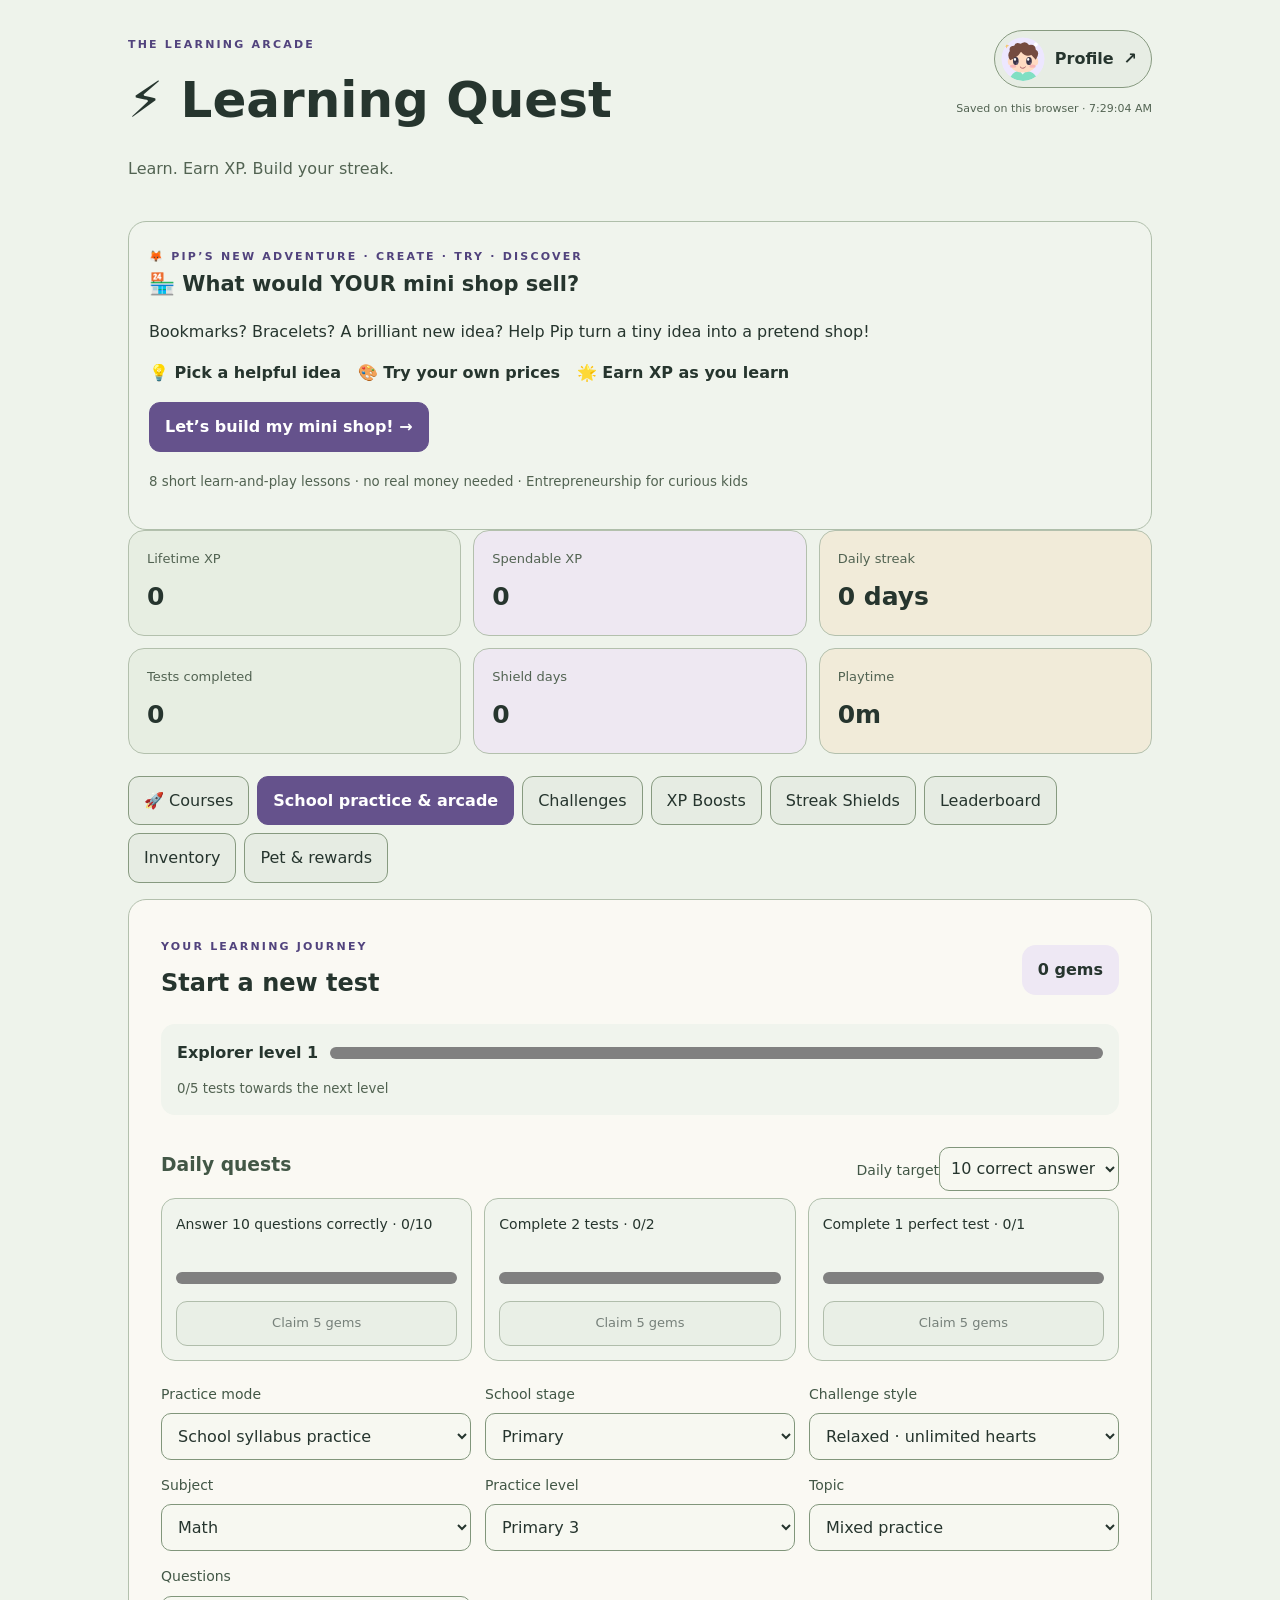
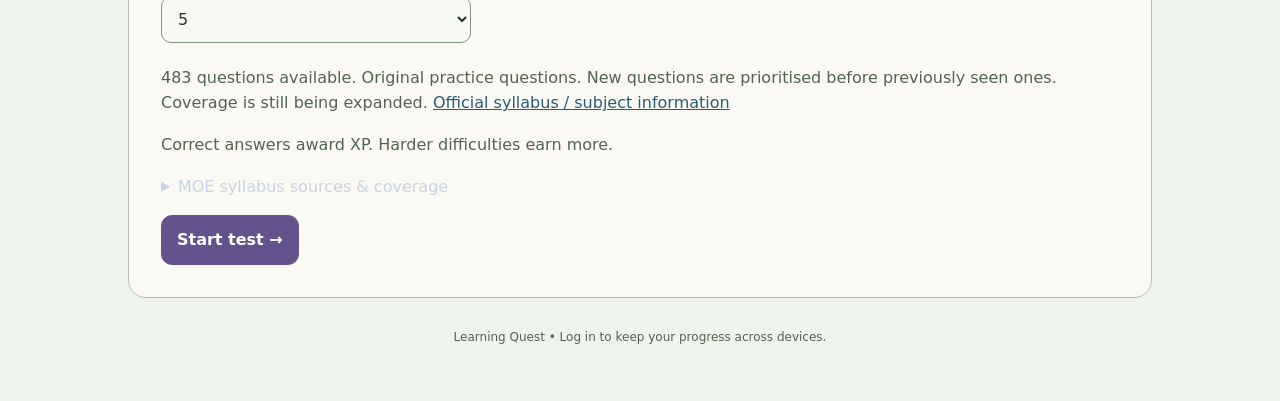
==== commit 684ccc0b: "Refresh company route restoration asset" ====
--- a/index.html
+++ b/index.html
@@ -1 +1 @@
-<!doctype html><html lang="en"><head><meta charset="utf-8"><meta name="viewport" content="width=device-width,initial-scale=1"><title>Learning Quest</title><link rel="stylesheet" href="/style.css?v=soft-daylight3"></head><body><main class="wrap"><aside id="accountReminder" class="account-reminder" aria-label="Protect your existing progress" hidden><div><strong>Keep your progress on every device</strong><p>You already have learning progress. Set up a username and password to keep your scores, pet and outfits when you switch devices.</p></div><div class="account-reminder-actions"><button id="accountSetup" class="primary">Set up username &amp; password</button><button id="accountLater">Remind me tomorrow</button></div></aside><header><div><span class="eyebrow">THE LEARNING ARCADE</span><h1>⚡ Learning Quest</h1><p>Learn. Earn XP. Build your streak.</p></div><div class="profile"><button class="account-button" data-tab="profile" aria-label="Open profile"><span id="accountAvatar" class="account-avatar"></span><span>Profile</span><span aria-hidden="true">↗</span></button><input id="username" type="hidden"><small id="saveStatus">Progress saves automatically on this browser.</small><p id="nameMessage" class="notice" aria-live="polite"></p></div></header><section class="profile-block"><span class="eyebrow">🦊 PIP’S NEW ADVENTURE · CREATE · TRY · DISCOVER</span><h2>🏪 What would YOUR mini shop sell?</h2><p>Bookmarks? Bracelets? A brilliant new idea? Help Pip turn a tiny idea into a pretend shop!</p><p><strong>💡 Pick a helpful idea &nbsp; 🎨 Try your own prices &nbsp; 🌟 Earn XP as you learn</strong></p><button id="coursesShortcut" class="primary">Let’s build my mini shop! →</button><p><small>8 short learn-and-play lessons · no real money needed · Entrepreneurship for curious kids</small></p></section><section class="stats"><div><span>Lifetime XP</span><strong id="total">0</strong></div><div><span>Spendable XP</span><strong id="wallet">0</strong></div><div><span>Daily streak</span><strong id="streak">0 days</strong></div><div><span>Tests completed</span><strong id="completed">0</strong></div><div><span>Shield days</span><strong id="shields">0</strong></div><div><span>Playtime</span><strong id="playtime">0m</strong></div></section><nav><button id="coursesNav">🚀 Courses</button><button data-tab="play" class="active">School practice &amp; arcade</button><button data-tab="challenges">Challenges</button><button data-tab="shop">XP Boosts</button><button data-tab="shield">Streak Shields</button><button data-tab="leaderboard">Leaderboard</button><button data-tab="inventory">Inventory</button><button data-tab="companion">Pet &amp; rewards</button></nav><section id="courses" class="panel" hidden><span class="eyebrow">LEARN SOMETHING NEW</span><h1>Courses</h1><p>Read a lesson, explore an example, then check your understanding.</p><div id="courseContent"></div></section><section id="play" class="panel"><div id="setup"><div class="journey-header"><div><span class="eyebrow">YOUR LEARNING JOURNEY</span><h2>Start a new test</h2></div><strong id="gems">0 gems</strong></div><section class="journey"><strong id="journeyLevel"></strong><progress id="journeyProgress" max="5" value="0"></progress><small id="journeyText"></small></section><section class="daily-section"><div class="between"><h3>Daily quests</h3><label>Daily target<select id="dailyGoal"><option value="5">5 correct answers</option><option value="10">10 correct answers</option><option value="20">20 correct answers</option><option value="30">30 correct answers</option></select></label></div><div id="dailyQuests" class="quest-grid"></div></section><div id="resumeCard" hidden><p id="resumeSummary"></p><button id="resumeTest" class="primary">Continue saved test</button></div><div class="formgrid"><label>Practice mode<select id="practiceMode"><option value="moe">School syllabus practice</option><option value="arcade">Arcade challenges</option></select></label><label id="stageLabel">School stage<select id="schoolStage"><option value="primary">Primary</option><option value="secondary">Secondary</option><option value="jc">JC / Pre-U</option></select></label><label>Challenge style<select id="sessionStyle"><option value="relaxed">Relaxed · unlimited hearts</option><option value="hearts">Challenge · 5 hearts</option></select></label><label>Subject<select id="subject"><option>Math</option><option>Science</option><option>English</option><option>Geography</option><option>History</option><option>Coding</option></select></label><label id="gradeLabel">Practice level<select id="primaryGrade"></select></label><label id="topicLabel">Topic<select id="moeTopic"></select></label><label id="difficultyLabel" hidden>Difficulty<select id="difficulty"></select></label><label>Questions<select id="count"><option>5</option><option>10</option><option>20</option><option>50</option></select></label></div><p id="curriculumNote" class="muted"></p><p class="muted">Correct answers award XP. Harder difficulties earn more.</p><details class="syllabus-info"><summary>MOE syllabus sources &amp; coverage</summary><p>Original practice questions with MOE subject and syllabus references. The directory covers the subjects listed on the consulted primary, secondary and JC pages; school-specific and third-language offerings can differ. Primary now has authored grade plans, concept checks and guided responses; Secondary and JC offer selected year-based question banks for the populated subjects. Primary plans expand practice across the official learning areas but are not an exhaustive mapping of every syllabus outcome or textbook lesson. Not official examination questions or a complete syllabus course. Listening, speaking, extended writing and practical science need additional activities. English uses lower (P1–P2), middle (P3–P4) and upper (P5–P6) practice bands.</p><ul><li><a href="https://cms.moe.gov.sg/assets/92bff26d-b2b4-4535-b868-b8415c744b91/2021%20Primary%20Mathematics%20Syllabus%20P1%20to%20P6%20Updated%20October%202025.pdf" target="_blank" rel="noopener">2021 Primary Mathematics — October 2025 update</a>: selected number, measurement, geometry and data topics.</li><li><a href="https://www.moe.gov.sg/media/files/primary/syllabus/ba3562d3-5b31-4459-8693-45cde7b97273.pdf" target="_blank" rel="noopener">2023 Primary Science</a>: selected P3–P6 diversity, cycles, systems, interactions and energy topics.</li><li><a href="https://www.moe.gov.sg/media/files/primary/b8eb0437-67fb-4042-a26c-64fef2af12df.pdf" target="_blank" rel="noopener">2020 Primary English Language</a>: grammar, vocabulary, reading and writing choices.</li></ul><p>Arcade mode retains the original challenges. Check the official documents for cohort dates, G1/G2/G3 and H1/H2/H3 requirements. Practical work, speaking and essay assessment are not covered by these MCQs.</p><details class="syllabus-info"><summary>All subjects &amp; official syllabus links</summary><div id="subjectDirectory"></div></details></details><button id="start" class="primary">Start test →</button></div><div id="quiz" hidden><button id="backToSetup">← Back to subjects</button><div class="game-status"><strong id="heartStatus"></strong><strong id="comboStatus"></strong></div><div id="heartHelp" hidden><p>Your hearts are used up. You can continue this test in relaxed mode without losing progress.</p><button id="relaxChallenge">Continue in relaxed mode</button></div><div class="between"><span id="progress"></span><span id="score"></span></div><div class="bar"><i id="progressbar"></i></div><p id="questionTopic" class="muted"></p><h2 id="question"></h2><div id="answers" class="answers"></div><p id="feedback" aria-live="polite"></p><button id="next" class="primary" hidden>Next →</button></div><div id="results" hidden><h2>Test complete!</h2><p id="resultSummary"></p><p id="resultSave" aria-live="polite"></p><button id="retryResult" hidden>Retry saving result</button><button id="again" class="primary">Play again</button></div></section><section id="challenges" class="panel" hidden><div class="between"><h2>Challenge hub</h2><button id="syncRounds">Sync progress</button></div><p id="syncStatus" class="muted" aria-live="polite"></p><small id="pendingCount"></small><div class="challenge-cards"><article class="challenge-card"><span class="challenge-icon">⏱️</span><h3>60-second match</h3><p>Match words with meanings or equations with answers. Earn XP for each correct pair.</p><label>Subject<select id="matchSubject"></select></label><button id="matchStart" class="primary">Start matching</button></article><article class="challenge-card"><span class="challenge-icon">📚</span><h3>Mistake review</h3><p id="mistakeCount"></p><p id="reviewSummary"></p><label>Subject<select id="reviewSubject"></select></label><button id="reviewStart" class="primary">Start review</button></article></div><section id="matchRunner" class="mini-game" hidden><div class="between"><strong id="matchTimer"></strong><strong id="matchScore"></strong></div><div class="matching-grid"><div><h4>Prompt</h4><div id="matchLeft" class="pair-column"></div></div><div><h4>Answer</h4><div id="matchRight" class="pair-column"></div></div></div><p id="matchFeedback" aria-live="polite"></p></section><section id="reviewRunner" class="mini-game" hidden><div class="between"><strong id="reviewProgress"></strong><button id="reviewPause">Pause & save</button></div><h3 id="reviewQuestion"></h3><div id="reviewAnswers" class="answers"></div><p id="reviewFeedback" aria-live="polite"></p><button id="reviewNext" class="primary" hidden>Next →</button></section><div class="challenge-cards"><article class="challenge-card"><span class="challenge-icon">🏅</span><h3 id="monthlyTitle">Monthly collection</h3><p>Claim 30 daily quest rewards to collect this month’s badge.</p><progress id="monthlyProgress" max="30" value="0"></progress><p id="monthlyCount"></p><button id="monthlyClaim">Claim badge + 20 gems</button></article><article class="challenge-card"><span class="challenge-icon">🤝</span><h3>Friend quest</h3><p>Team up to answer 100 questions correctly. Earn 15 gems each.</p><p>Invite code: <strong id="friendCode">No team yet</strong> <button id="friendCopy" hidden>Copy</button></p><button id="friendCreate">Create this week’s team</button><label>Friend’s invite code<input id="friendJoinCode" maxlength="8" placeholder="Enter an 8-character code" autocomplete="off"></label><div class="action-row"><button id="friendJoin">Join team</button><button id="refreshFriends">Refresh</button></div><div id="friendMembers"></div><progress id="friendProgress" max="100" value="0"></progress><p id="friendProgressText"></p><button id="friendClaim" disabled>Claim 15 gems</button><p id="friendStatus" class="muted" aria-live="polite"></p></article></div></section><section id="profile" class="panel profile-page" hidden><section class="profile-block account-panel"><h2>Your account</h2><p id="accountMigrationInfo" class="account-migration-info" hidden>Your existing scores, pet, outfits and unfinished test will be kept when you create an account. Your old nickname is a display name; it does not have a login password yet. If you already created an account on another device, log in instead.</p><p>Use the same username and password on your phone, iPad or computer.</p><div id="accountForm"><div class="formgrid"><label>Username<input id="loginUsername" autocomplete="username" autocapitalize="none" spellcheck="false" maxlength="20" placeholder="e.g. littlefox7"></label><label>Password<input id="loginPassword" type="password" autocomplete="current-password" minlength="6" maxlength="128" placeholder="At least 6 characters"></label></div><div class="account-actions"><button id="accountLogin" class="primary">Log in</button><button id="accountRegister">Create account &amp; save my progress</button></div><small>Username: 3–20 English letters, numbers or underscores. No email needed. Remember your password; password recovery is not available yet.</small></div><div id="accountSigned" hidden><strong id="accountUsernameText"></strong><div class="account-actions"><button id="accountRetry">Sync now</button><button id="accountRelogin">Log in again</button><button id="accountLogout">Log out</button></div></div><p id="accountStatus" role="status" aria-live="polite"></p><button id="accountLoad" hidden>Load cloud progress</button><button id="accountKeepAppearance" hidden>Save this device’s avatar &amp; pet name</button></section><div class="profile-page-nav"><button data-tab="play">← Back to learning</button><button id="profileShare">Copy progress card</button></div><div class="profile-hero"><div id="profileHeroAvatar" class="profile-hero-avatar"></div><div><span class="eyebrow">YOUR LEARNER PROFILE</span><h1 id="profileHeroName"></h1><p id="profileExplorer"></p><small id="profileCloudStatus"></small><div id="profilePinned" class="profile-pins"></div></div></div><p id="profileShareStatus" class="muted" aria-live="polite"></p><textarea id="profileShareText" readonly hidden aria-label="Progress card text"></textarea><section class="profile-name-edit"><label for="profileName">Nickname</label><div class="profile-name-row"><input id="profileName" maxlength="20" autocomplete="nickname" placeholder="Your nickname"><button id="saveProfile" class="primary">Save changes</button></div><small>2–20 characters. Letters, numbers, spaces, dots, underscores and hyphens are supported.</small><p id="profileStatus" aria-live="polite"></p></section><div class="profile-stats"><div><span>🔥 Current streak</span><strong id="profileStreak"></strong></div><div><span>⚡ Lifetime XP</span><strong id="profileLifetime"></strong></div><div><span>📝 Tests completed</span><strong id="profileTests"></strong></div><div><span>🎯 Best combo</span><strong id="profileCombo"></strong></div><div><span>💎 Gems</span><strong id="profileGems"></strong></div><div><span>⏱️ Learning time</span><strong id="profileMinutes"></strong></div></div><section class="profile-companion-card"><div id="profilePetArt"></div><div><h2>Your companion</h2><p id="profilePetSummary"></p><button data-tab="companion">Pet, subject levels &amp; shop →</button></div></section><details class="profile-edit"><summary>Customize avatar</summary><div class="profile-editor"><div id="avatarPreview" class="avatar-preview"></div><div><div class="avatar-upload"><button id="uploadAvatar">Upload my avatar</button><button id="removeUploadedAvatar" hidden>Use my Q-style avatar</button><input type="file" id="avatarPhotoFile" accept="image/jpeg,image/png,image/webp" hidden><p>JPG, PNG or WebP · up to 8 MB. The centre of your photo becomes a square avatar. Your avatar is visible in leagues, team quests and to people adding you.</p><p id="avatarUploadStatus" role="status" aria-live="polite"></p></div><div class="avatar-controls"><label>Skin tone<select id="avatarskin"><option value="peach">Peach</option><option value="tan">Tan</option><option value="brown">Brown</option><option value="deep">Deep</option><option value="rose">Rose</option><option value="gold">Gold</option></select></label><label>Hair style<select id="avatarhair"><option value="short">Short</option><option value="curly">Curly</option><option value="spiky">Spiky</option><option value="bald">Bald</option></select></label><label>Hair colour<select id="avatarhairColor"><option value="brown">Brown</option><option value="black">Black</option><option value="gold">Gold</option><option value="purple">Purple</option><option value="red">Red</option></select></label><label>Outfit<select id="avatarshirt"><option value="violet">Purple</option><option value="mint">Mint</option><option value="blue">Blue</option><option value="pink">Pink</option><option value="gold">Gold</option><option value="red">Red</option></select></label><label>Expression<select id="avatareyes"><option value="happy">Happy</option><option value="calm">Calm</option><option value="wink">Wink</option></select></label><label>Accessory<select id="avataraccessory"><option value="none">None</option><option value="glasses">Glasses</option><option value="cap">Cap</option></select></label></div></div></div><p class="muted">Log in to save your personal progress across devices. Guest progress stays in this browser.</p></details><section class="profile-block"><div class="between"><h2>Your last 7 days</h2><label>Daily goal<select id="profileGoal"><option value="5">5 correct answers</option><option value="10">10 correct answers</option><option value="20">20 correct answers</option><option value="30">30 correct answers</option></select></label></div><div id="profileWeek" class="profile-week"></div><p id="profileWeekSummary"></p><small id="profileTracking"></small></section><section class="profile-block connections"><div class="between"><h2>Your friends</h2><button id="refreshFriendsList">Refresh friends</button></div><p>Ask your friend for their username. They must accept your request before you can see each other’s learning progress.</p><div class="friend-search"><label>Friend’s username<input id="friendSearch" autocomplete="off" autocapitalize="none" spellcheck="false" maxlength="20" placeholder="Exact username"></label><button id="addFriend" class="primary">Send friend request</button></div><p id="friendListStatus" role="status" aria-live="polite"></p><div id="friendList" class="connections-grid"></div><h3>Friend requests</h3><div id="friendRequests" class="connections-grid"></div><details><summary>Blocked accounts</summary><div id="friendBlocked" class="connections-grid"></div></details></section><div class="profile-social-grid"><section class="profile-block"><h2>🏆 Weekly league</h2><p id="profileLeagueSummary">Your league updates when you open this page.</p><button data-tab="leaderboard">View league</button></section><section class="profile-block"><h2>🤝 Your learning team</h2><p id="profileTeamSummary"></p><button data-tab="challenges">Open friend quest</button></section></div><section class="profile-block"><h2>Achievement showcase</h2><p class="muted">Pin up to 3 earned badges to your profile.</p><p id="profilePinStatus" aria-live="polite"></p><div id="profileBadgeGrid" class="badge-grid"></div></section><section class="profile-block"><h2>Monthly collection</h2><div id="monthlyBadges" class="badge-grid"></div></section><section class="profile-block"><h2>Recent activity</h2><ul id="profileRecent" class="profile-recent"></ul></section></section><section id="companion" class="panel companion-page" hidden><div class="profile-page-nav"><button data-tab="play">← Back to learning</button><button data-tab="profile">Profile</button></div><h1>Your learning companion</h1><p class="muted">Learn, grow and make it yours. No lost progress for taking a break.</p><div class="pet-layout"><div><button id="petHello" class="pet-hello" aria-label="Say hello to your pet"><span id="petArt"></span></button><h2 id="petHeading"></h2><p id="petFood"></p><button id="feedPet" class="primary">Feed pet · 1 food</button><p id="petMessage" aria-live="polite"></p><progress id="petLevelProgress" max="5" value="0"></progress><p id="petGrowth"></p></div><section class="pet-settings"><h2>Meet your pet</h2><label>Companion<select id="petKind"><option value="fox">Fox</option><option value="cat">Cat</option><option value="penguin">Penguin</option></select></label><label>Pet name<input id="petName" maxlength="16"></label><button id="savePetName">Save pet name</button><p>Earn 1 food for every 5 different correct answers each day (Singapore time), up to 10 food a day. Repeating the same question that day does not earn extra food.</p><p id="petToday"></p></section></div><section class="profile-block"><h2>Subject levels</h2><p class="muted">Solve different school-practice questions to climb from Starter to Bronze, Silver and Gold. Repeating a solved question never adds points. Bronze earns 2 gems, Silver 3 and Gold 5, once per subject/year. Levels describe this practice bank, not full syllabus certification.</p><div id="subjectLevels" class="subject-level-grid"></div></section><section class="profile-block"><div class="between"><h2>Dress-up shop</h2><strong id="rewardGems"></strong></div><p class="muted">Spend gems on avatar frames, Profile backdrops and pet accessories. Owned items can be equipped again for free.</p><p id="rewardShopStatus" aria-live="polite"></p><div id="rewardShop" class="reward-shop-grid"></div></section></section><section id="shop" class="panel" hidden><h2>XP Boost Shop</h2><p class="muted">Choose a multiplier up to 1 quinvigintillion × (10⁷⁸×) and duration up to 720 hours. Only one boost can be active at a time. Boost time keeps running even if you close the game.</p><div class="formgrid"><label>Multiplier<select id="multiplier"></select></label><label>Duration<select id="duration"></select></label></div><p>Price: <strong id="boostPrice"></strong> XP</p><button class="primary" id="buyBoost">Buy boost</button><p id="boostMessage" class="notice"></p><h3>Active boost</h3><p id="activeBoost">None</p></section><section id="shield" class="panel" hidden><h2>Streak Shield Shop</h2><p class="muted">Shields automatically protect your streak on missed days. They preserve your streak but don't increase it.</p><label>Protection package<select id="shieldOption"></select></label><p>Price: <strong id="shieldPrice"></strong> XP</p><button id="buyShield" class="primary">Buy shields</button><p id="shieldMessage" class="notice"></p></section><section id="leaderboard" class="panel" hidden><h2>Leaderboard</h2><section class="league-section"><div class="between"><h3 id="leagueTitle">Weekly league</h3><button id="refreshLeague">Refresh league</button></div><p class="muted">A new league starts every Monday in Singapore time. Each correct answer earns 1 point; XP boosts do not affect rankings. The top 3 with points move up. With at least 10 players, the bottom 3 move down.</p><p id="leagueStatus" aria-live="polite"></p><div class="table-scroll"><table><thead><tr><th>Rank</th><th>Player</th><th>Correct this week</th></tr></thead><tbody id="leagueRows"></tbody></table></div><small>Completed rounds sync online. Offline rounds count in the week they sync. Scores are submitted by players.</small></section><p class="muted">Online leaderboard — complete a test to record your name and score. Ranked by accuracy, then correct answers. Scores are submitted by players, without account verification.</p><button id="refreshBoard">Refresh leaderboard</button><p id="boardStatus" aria-live="polite"></p><div class="table-scroll"><table><thead><tr><th>Rank</th><th>Player</th><th>Subject</th><th>Difficulty</th><th>Score</th><th>Accuracy</th><th>Completed</th></tr></thead><tbody id="rankings"></tbody></table></div></section><section id="inventory" class="panel" hidden><h2>Inventory & progress</h2><p id="inventoryText"></p><p class="muted">Logged-in progress syncs to your account. Guest progress stays on this device. Export a backup before switching accounts if you want a separate copy.</p><h3>Achievement badges</h3><div id="badgeShelf" class="badge-grid"></div><h3>Gem rewards</h3><p>Daily quests award gems. Unlock a colour theme once, then switch freely.</p><div class="skin-buttons"><button id="skinViolet">Violet · free</button><button id="skinMint">Mint · 10 gems</button><button id="skinGold">Gold · 20 gems</button></div><p id="skinMessage" aria-live="polite"></p><h3>Save &amp; restore progress</h3><p>Answers and current test scores are saved after each question. After refreshing, choose Play → Continue saved test. To move progress between browsers or website addresses, export a backup here and import it on the other address.</p><button id="exportProgress">Export progress backup</button><button id="importProgress">Import progress backup</button><input type="file" id="progressFile" accept="application/json,.json" hidden><p id="backupMessage" aria-live="polite"></p><button id="reset" class="danger">Reset local progress</button></section><footer>Learning Quest • Log in to keep your progress across devices.</footer></main><div id="gameToast" role="status" aria-live="polite" hidden></div><script src="/questions.js"></script><script src="/curriculum.js?v=moe2"></script><script src="/primary-expansion.js?v=primary4"></script><script src="/chinese-practice.js?v=rewards1"></script><script src="/mixed-practice.js?v=rewards1"></script><script src="/subject-library.js?v=clean2"></script><script src="/secondary-jc.js?v=rewards1"></script><script src="/gamification.js?v=rewards1"></script><script src="/primary-activities.js?v=primary4"></script><script src="/match-bank.js?v=rewards1"></script><script src="/extras.js?v=friends1"></script><script src="/practice-variety.js?v=rewards1"></script><script src="/profile-page.js?v=paths1"></script><script src="/learning-rewards.js?v=syncfix2"></script><script src="/accounts.js?v=syncfix1"></script><script src="/friends-profile.js?v=syncfix1"></script><script src="/extra-subjects.js?v=entrepreneurship1"></script><script src="/app.js?v=entrepreneurship1"></script><script src="/courses.js?v=paths1"></script><script src="/ssic-catalog.js?v=2025"></script><script src="/business-adventure.js?v=paths1"></script><script src="/company-operations.js?v=paths1"></script><script src="/page-routes.js?v=1"></script></body></html>
+<!doctype html><html lang="en"><head><meta charset="utf-8"><meta name="viewport" content="width=device-width,initial-scale=1"><title>Learning Quest</title><link rel="stylesheet" href="/style.css?v=soft-daylight3"></head><body><main class="wrap"><aside id="accountReminder" class="account-reminder" aria-label="Protect your existing progress" hidden><div><strong>Keep your progress on every device</strong><p>You already have learning progress. Set up a username and password to keep your scores, pet and outfits when you switch devices.</p></div><div class="account-reminder-actions"><button id="accountSetup" class="primary">Set up username &amp; password</button><button id="accountLater">Remind me tomorrow</button></div></aside><header><div><span class="eyebrow">THE LEARNING ARCADE</span><h1>⚡ Learning Quest</h1><p>Learn. Earn XP. Build your streak.</p></div><div class="profile"><button class="account-button" data-tab="profile" aria-label="Open profile"><span id="accountAvatar" class="account-avatar"></span><span>Profile</span><span aria-hidden="true">↗</span></button><input id="username" type="hidden"><small id="saveStatus">Progress saves automatically on this browser.</small><p id="nameMessage" class="notice" aria-live="polite"></p></div></header><section class="profile-block"><span class="eyebrow">🦊 PIP’S NEW ADVENTURE · CREATE · TRY · DISCOVER</span><h2>🏪 What would YOUR mini shop sell?</h2><p>Bookmarks? Bracelets? A brilliant new idea? Help Pip turn a tiny idea into a pretend shop!</p><p><strong>💡 Pick a helpful idea &nbsp; 🎨 Try your own prices &nbsp; 🌟 Earn XP as you learn</strong></p><button id="coursesShortcut" class="primary">Let’s build my mini shop! →</button><p><small>8 short learn-and-play lessons · no real money needed · Entrepreneurship for curious kids</small></p></section><section class="stats"><div><span>Lifetime XP</span><strong id="total">0</strong></div><div><span>Spendable XP</span><strong id="wallet">0</strong></div><div><span>Daily streak</span><strong id="streak">0 days</strong></div><div><span>Tests completed</span><strong id="completed">0</strong></div><div><span>Shield days</span><strong id="shields">0</strong></div><div><span>Playtime</span><strong id="playtime">0m</strong></div></section><nav><button id="coursesNav">🚀 Courses</button><button data-tab="play" class="active">School practice &amp; arcade</button><button data-tab="challenges">Challenges</button><button data-tab="shop">XP Boosts</button><button data-tab="shield">Streak Shields</button><button data-tab="leaderboard">Leaderboard</button><button data-tab="inventory">Inventory</button><button data-tab="companion">Pet &amp; rewards</button></nav><section id="courses" class="panel" hidden><span class="eyebrow">LEARN SOMETHING NEW</span><h1>Courses</h1><p>Read a lesson, explore an example, then check your understanding.</p><div id="courseContent"></div></section><section id="play" class="panel"><div id="setup"><div class="journey-header"><div><span class="eyebrow">YOUR LEARNING JOURNEY</span><h2>Start a new test</h2></div><strong id="gems">0 gems</strong></div><section class="journey"><strong id="journeyLevel"></strong><progress id="journeyProgress" max="5" value="0"></progress><small id="journeyText"></small></section><section class="daily-section"><div class="between"><h3>Daily quests</h3><label>Daily target<select id="dailyGoal"><option value="5">5 correct answers</option><option value="10">10 correct answers</option><option value="20">20 correct answers</option><option value="30">30 correct answers</option></select></label></div><div id="dailyQuests" class="quest-grid"></div></section><div id="resumeCard" hidden><p id="resumeSummary"></p><button id="resumeTest" class="primary">Continue saved test</button></div><div class="formgrid"><label>Practice mode<select id="practiceMode"><option value="moe">School syllabus practice</option><option value="arcade">Arcade challenges</option></select></label><label id="stageLabel">School stage<select id="schoolStage"><option value="primary">Primary</option><option value="secondary">Secondary</option><option value="jc">JC / Pre-U</option></select></label><label>Challenge style<select id="sessionStyle"><option value="relaxed">Relaxed · unlimited hearts</option><option value="hearts">Challenge · 5 hearts</option></select></label><label>Subject<select id="subject"><option>Math</option><option>Science</option><option>English</option><option>Geography</option><option>History</option><option>Coding</option></select></label><label id="gradeLabel">Practice level<select id="primaryGrade"></select></label><label id="topicLabel">Topic<select id="moeTopic"></select></label><label id="difficultyLabel" hidden>Difficulty<select id="difficulty"></select></label><label>Questions<select id="count"><option>5</option><option>10</option><option>20</option><option>50</option></select></label></div><p id="curriculumNote" class="muted"></p><p class="muted">Correct answers award XP. Harder difficulties earn more.</p><details class="syllabus-info"><summary>MOE syllabus sources &amp; coverage</summary><p>Original practice questions with MOE subject and syllabus references. The directory covers the subjects listed on the consulted primary, secondary and JC pages; school-specific and third-language offerings can differ. Primary now has authored grade plans, concept checks and guided responses; Secondary and JC offer selected year-based question banks for the populated subjects. Primary plans expand practice across the official learning areas but are not an exhaustive mapping of every syllabus outcome or textbook lesson. Not official examination questions or a complete syllabus course. Listening, speaking, extended writing and practical science need additional activities. English uses lower (P1–P2), middle (P3–P4) and upper (P5–P6) practice bands.</p><ul><li><a href="https://cms.moe.gov.sg/assets/92bff26d-b2b4-4535-b868-b8415c744b91/2021%20Primary%20Mathematics%20Syllabus%20P1%20to%20P6%20Updated%20October%202025.pdf" target="_blank" rel="noopener">2021 Primary Mathematics — October 2025 update</a>: selected number, measurement, geometry and data topics.</li><li><a href="https://www.moe.gov.sg/media/files/primary/syllabus/ba3562d3-5b31-4459-8693-45cde7b97273.pdf" target="_blank" rel="noopener">2023 Primary Science</a>: selected P3–P6 diversity, cycles, systems, interactions and energy topics.</li><li><a href="https://www.moe.gov.sg/media/files/primary/b8eb0437-67fb-4042-a26c-64fef2af12df.pdf" target="_blank" rel="noopener">2020 Primary English Language</a>: grammar, vocabulary, reading and writing choices.</li></ul><p>Arcade mode retains the original challenges. Check the official documents for cohort dates, G1/G2/G3 and H1/H2/H3 requirements. Practical work, speaking and essay assessment are not covered by these MCQs.</p><details class="syllabus-info"><summary>All subjects &amp; official syllabus links</summary><div id="subjectDirectory"></div></details></details><button id="start" class="primary">Start test →</button></div><div id="quiz" hidden><button id="backToSetup">← Back to subjects</button><div class="game-status"><strong id="heartStatus"></strong><strong id="comboStatus"></strong></div><div id="heartHelp" hidden><p>Your hearts are used up. You can continue this test in relaxed mode without losing progress.</p><button id="relaxChallenge">Continue in relaxed mode</button></div><div class="between"><span id="progress"></span><span id="score"></span></div><div class="bar"><i id="progressbar"></i></div><p id="questionTopic" class="muted"></p><h2 id="question"></h2><div id="answers" class="answers"></div><p id="feedback" aria-live="polite"></p><button id="next" class="primary" hidden>Next →</button></div><div id="results" hidden><h2>Test complete!</h2><p id="resultSummary"></p><p id="resultSave" aria-live="polite"></p><button id="retryResult" hidden>Retry saving result</button><button id="again" class="primary">Play again</button></div></section><section id="challenges" class="panel" hidden><div class="between"><h2>Challenge hub</h2><button id="syncRounds">Sync progress</button></div><p id="syncStatus" class="muted" aria-live="polite"></p><small id="pendingCount"></small><div class="challenge-cards"><article class="challenge-card"><span class="challenge-icon">⏱️</span><h3>60-second match</h3><p>Match words with meanings or equations with answers. Earn XP for each correct pair.</p><label>Subject<select id="matchSubject"></select></label><button id="matchStart" class="primary">Start matching</button></article><article class="challenge-card"><span class="challenge-icon">📚</span><h3>Mistake review</h3><p id="mistakeCount"></p><p id="reviewSummary"></p><label>Subject<select id="reviewSubject"></select></label><button id="reviewStart" class="primary">Start review</button></article></div><section id="matchRunner" class="mini-game" hidden><div class="between"><strong id="matchTimer"></strong><strong id="matchScore"></strong></div><div class="matching-grid"><div><h4>Prompt</h4><div id="matchLeft" class="pair-column"></div></div><div><h4>Answer</h4><div id="matchRight" class="pair-column"></div></div></div><p id="matchFeedback" aria-live="polite"></p></section><section id="reviewRunner" class="mini-game" hidden><div class="between"><strong id="reviewProgress"></strong><button id="reviewPause">Pause & save</button></div><h3 id="reviewQuestion"></h3><div id="reviewAnswers" class="answers"></div><p id="reviewFeedback" aria-live="polite"></p><button id="reviewNext" class="primary" hidden>Next →</button></section><div class="challenge-cards"><article class="challenge-card"><span class="challenge-icon">🏅</span><h3 id="monthlyTitle">Monthly collection</h3><p>Claim 30 daily quest rewards to collect this month’s badge.</p><progress id="monthlyProgress" max="30" value="0"></progress><p id="monthlyCount"></p><button id="monthlyClaim">Claim badge + 20 gems</button></article><article class="challenge-card"><span class="challenge-icon">🤝</span><h3>Friend quest</h3><p>Team up to answer 100 questions correctly. Earn 15 gems each.</p><p>Invite code: <strong id="friendCode">No team yet</strong> <button id="friendCopy" hidden>Copy</button></p><button id="friendCreate">Create this week’s team</button><label>Friend’s invite code<input id="friendJoinCode" maxlength="8" placeholder="Enter an 8-character code" autocomplete="off"></label><div class="action-row"><button id="friendJoin">Join team</button><button id="refreshFriends">Refresh</button></div><div id="friendMembers"></div><progress id="friendProgress" max="100" value="0"></progress><p id="friendProgressText"></p><button id="friendClaim" disabled>Claim 15 gems</button><p id="friendStatus" class="muted" aria-live="polite"></p></article></div></section><section id="profile" class="panel profile-page" hidden><section class="profile-block account-panel"><h2>Your account</h2><p id="accountMigrationInfo" class="account-migration-info" hidden>Your existing scores, pet, outfits and unfinished test will be kept when you create an account. Your old nickname is a display name; it does not have a login password yet. If you already created an account on another device, log in instead.</p><p>Use the same username and password on your phone, iPad or computer.</p><div id="accountForm"><div class="formgrid"><label>Username<input id="loginUsername" autocomplete="username" autocapitalize="none" spellcheck="false" maxlength="20" placeholder="e.g. littlefox7"></label><label>Password<input id="loginPassword" type="password" autocomplete="current-password" minlength="6" maxlength="128" placeholder="At least 6 characters"></label></div><div class="account-actions"><button id="accountLogin" class="primary">Log in</button><button id="accountRegister">Create account &amp; save my progress</button></div><small>Username: 3–20 English letters, numbers or underscores. No email needed. Remember your password; password recovery is not available yet.</small></div><div id="accountSigned" hidden><strong id="accountUsernameText"></strong><div class="account-actions"><button id="accountRetry">Sync now</button><button id="accountRelogin">Log in again</button><button id="accountLogout">Log out</button></div></div><p id="accountStatus" role="status" aria-live="polite"></p><button id="accountLoad" hidden>Load cloud progress</button><button id="accountKeepAppearance" hidden>Save this device’s avatar &amp; pet name</button></section><div class="profile-page-nav"><button data-tab="play">← Back to learning</button><button id="profileShare">Copy progress card</button></div><div class="profile-hero"><div id="profileHeroAvatar" class="profile-hero-avatar"></div><div><span class="eyebrow">YOUR LEARNER PROFILE</span><h1 id="profileHeroName"></h1><p id="profileExplorer"></p><small id="profileCloudStatus"></small><div id="profilePinned" class="profile-pins"></div></div></div><p id="profileShareStatus" class="muted" aria-live="polite"></p><textarea id="profileShareText" readonly hidden aria-label="Progress card text"></textarea><section class="profile-name-edit"><label for="profileName">Nickname</label><div class="profile-name-row"><input id="profileName" maxlength="20" autocomplete="nickname" placeholder="Your nickname"><button id="saveProfile" class="primary">Save changes</button></div><small>2–20 characters. Letters, numbers, spaces, dots, underscores and hyphens are supported.</small><p id="profileStatus" aria-live="polite"></p></section><div class="profile-stats"><div><span>🔥 Current streak</span><strong id="profileStreak"></strong></div><div><span>⚡ Lifetime XP</span><strong id="profileLifetime"></strong></div><div><span>📝 Tests completed</span><strong id="profileTests"></strong></div><div><span>🎯 Best combo</span><strong id="profileCombo"></strong></div><div><span>💎 Gems</span><strong id="profileGems"></strong></div><div><span>⏱️ Learning time</span><strong id="profileMinutes"></strong></div></div><section class="profile-companion-card"><div id="profilePetArt"></div><div><h2>Your companion</h2><p id="profilePetSummary"></p><button data-tab="companion">Pet, subject levels &amp; shop →</button></div></section><details class="profile-edit"><summary>Customize avatar</summary><div class="profile-editor"><div id="avatarPreview" class="avatar-preview"></div><div><div class="avatar-upload"><button id="uploadAvatar">Upload my avatar</button><button id="removeUploadedAvatar" hidden>Use my Q-style avatar</button><input type="file" id="avatarPhotoFile" accept="image/jpeg,image/png,image/webp" hidden><p>JPG, PNG or WebP · up to 8 MB. The centre of your photo becomes a square avatar. Your avatar is visible in leagues, team quests and to people adding you.</p><p id="avatarUploadStatus" role="status" aria-live="polite"></p></div><div class="avatar-controls"><label>Skin tone<select id="avatarskin"><option value="peach">Peach</option><option value="tan">Tan</option><option value="brown">Brown</option><option value="deep">Deep</option><option value="rose">Rose</option><option value="gold">Gold</option></select></label><label>Hair style<select id="avatarhair"><option value="short">Short</option><option value="curly">Curly</option><option value="spiky">Spiky</option><option value="bald">Bald</option></select></label><label>Hair colour<select id="avatarhairColor"><option value="brown">Brown</option><option value="black">Black</option><option value="gold">Gold</option><option value="purple">Purple</option><option value="red">Red</option></select></label><label>Outfit<select id="avatarshirt"><option value="violet">Purple</option><option value="mint">Mint</option><option value="blue">Blue</option><option value="pink">Pink</option><option value="gold">Gold</option><option value="red">Red</option></select></label><label>Expression<select id="avatareyes"><option value="happy">Happy</option><option value="calm">Calm</option><option value="wink">Wink</option></select></label><label>Accessory<select id="avataraccessory"><option value="none">None</option><option value="glasses">Glasses</option><option value="cap">Cap</option></select></label></div></div></div><p class="muted">Log in to save your personal progress across devices. Guest progress stays in this browser.</p></details><section class="profile-block"><div class="between"><h2>Your last 7 days</h2><label>Daily goal<select id="profileGoal"><option value="5">5 correct answers</option><option value="10">10 correct answers</option><option value="20">20 correct answers</option><option value="30">30 correct answers</option></select></label></div><div id="profileWeek" class="profile-week"></div><p id="profileWeekSummary"></p><small id="profileTracking"></small></section><section class="profile-block connections"><div class="between"><h2>Your friends</h2><button id="refreshFriendsList">Refresh friends</button></div><p>Ask your friend for their username. They must accept your request before you can see each other’s learning progress.</p><div class="friend-search"><label>Friend’s username<input id="friendSearch" autocomplete="off" autocapitalize="none" spellcheck="false" maxlength="20" placeholder="Exact username"></label><button id="addFriend" class="primary">Send friend request</button></div><p id="friendListStatus" role="status" aria-live="polite"></p><div id="friendList" class="connections-grid"></div><h3>Friend requests</h3><div id="friendRequests" class="connections-grid"></div><details><summary>Blocked accounts</summary><div id="friendBlocked" class="connections-grid"></div></details></section><div class="profile-social-grid"><section class="profile-block"><h2>🏆 Weekly league</h2><p id="profileLeagueSummary">Your league updates when you open this page.</p><button data-tab="leaderboard">View league</button></section><section class="profile-block"><h2>🤝 Your learning team</h2><p id="profileTeamSummary"></p><button data-tab="challenges">Open friend quest</button></section></div><section class="profile-block"><h2>Achievement showcase</h2><p class="muted">Pin up to 3 earned badges to your profile.</p><p id="profilePinStatus" aria-live="polite"></p><div id="profileBadgeGrid" class="badge-grid"></div></section><section class="profile-block"><h2>Monthly collection</h2><div id="monthlyBadges" class="badge-grid"></div></section><section class="profile-block"><h2>Recent activity</h2><ul id="profileRecent" class="profile-recent"></ul></section></section><section id="companion" class="panel companion-page" hidden><div class="profile-page-nav"><button data-tab="play">← Back to learning</button><button data-tab="profile">Profile</button></div><h1>Your learning companion</h1><p class="muted">Learn, grow and make it yours. No lost progress for taking a break.</p><div class="pet-layout"><div><button id="petHello" class="pet-hello" aria-label="Say hello to your pet"><span id="petArt"></span></button><h2 id="petHeading"></h2><p id="petFood"></p><button id="feedPet" class="primary">Feed pet · 1 food</button><p id="petMessage" aria-live="polite"></p><progress id="petLevelProgress" max="5" value="0"></progress><p id="petGrowth"></p></div><section class="pet-settings"><h2>Meet your pet</h2><label>Companion<select id="petKind"><option value="fox">Fox</option><option value="cat">Cat</option><option value="penguin">Penguin</option></select></label><label>Pet name<input id="petName" maxlength="16"></label><button id="savePetName">Save pet name</button><p>Earn 1 food for every 5 different correct answers each day (Singapore time), up to 10 food a day. Repeating the same question that day does not earn extra food.</p><p id="petToday"></p></section></div><section class="profile-block"><h2>Subject levels</h2><p class="muted">Solve different school-practice questions to climb from Starter to Bronze, Silver and Gold. Repeating a solved question never adds points. Bronze earns 2 gems, Silver 3 and Gold 5, once per subject/year. Levels describe this practice bank, not full syllabus certification.</p><div id="subjectLevels" class="subject-level-grid"></div></section><section class="profile-block"><div class="between"><h2>Dress-up shop</h2><strong id="rewardGems"></strong></div><p class="muted">Spend gems on avatar frames, Profile backdrops and pet accessories. Owned items can be equipped again for free.</p><p id="rewardShopStatus" aria-live="polite"></p><div id="rewardShop" class="reward-shop-grid"></div></section></section><section id="shop" class="panel" hidden><h2>XP Boost Shop</h2><p class="muted">Choose a multiplier up to 1 quinvigintillion × (10⁷⁸×) and duration up to 720 hours. Only one boost can be active at a time. Boost time keeps running even if you close the game.</p><div class="formgrid"><label>Multiplier<select id="multiplier"></select></label><label>Duration<select id="duration"></select></label></div><p>Price: <strong id="boostPrice"></strong> XP</p><button class="primary" id="buyBoost">Buy boost</button><p id="boostMessage" class="notice"></p><h3>Active boost</h3><p id="activeBoost">None</p></section><section id="shield" class="panel" hidden><h2>Streak Shield Shop</h2><p class="muted">Shields automatically protect your streak on missed days. They preserve your streak but don't increase it.</p><label>Protection package<select id="shieldOption"></select></label><p>Price: <strong id="shieldPrice"></strong> XP</p><button id="buyShield" class="primary">Buy shields</button><p id="shieldMessage" class="notice"></p></section><section id="leaderboard" class="panel" hidden><h2>Leaderboard</h2><section class="league-section"><div class="between"><h3 id="leagueTitle">Weekly league</h3><button id="refreshLeague">Refresh league</button></div><p class="muted">A new league starts every Monday in Singapore time. Each correct answer earns 1 point; XP boosts do not affect rankings. The top 3 with points move up. With at least 10 players, the bottom 3 move down.</p><p id="leagueStatus" aria-live="polite"></p><div class="table-scroll"><table><thead><tr><th>Rank</th><th>Player</th><th>Correct this week</th></tr></thead><tbody id="leagueRows"></tbody></table></div><small>Completed rounds sync online. Offline rounds count in the week they sync. Scores are submitted by players.</small></section><p class="muted">Online leaderboard — complete a test to record your name and score. Ranked by accuracy, then correct answers. Scores are submitted by players, without account verification.</p><button id="refreshBoard">Refresh leaderboard</button><p id="boardStatus" aria-live="polite"></p><div class="table-scroll"><table><thead><tr><th>Rank</th><th>Player</th><th>Subject</th><th>Difficulty</th><th>Score</th><th>Accuracy</th><th>Completed</th></tr></thead><tbody id="rankings"></tbody></table></div></section><section id="inventory" class="panel" hidden><h2>Inventory & progress</h2><p id="inventoryText"></p><p class="muted">Logged-in progress syncs to your account. Guest progress stays on this device. Export a backup before switching accounts if you want a separate copy.</p><h3>Achievement badges</h3><div id="badgeShelf" class="badge-grid"></div><h3>Gem rewards</h3><p>Daily quests award gems. Unlock a colour theme once, then switch freely.</p><div class="skin-buttons"><button id="skinViolet">Violet · free</button><button id="skinMint">Mint · 10 gems</button><button id="skinGold">Gold · 20 gems</button></div><p id="skinMessage" aria-live="polite"></p><h3>Save &amp; restore progress</h3><p>Answers and current test scores are saved after each question. After refreshing, choose Play → Continue saved test. To move progress between browsers or website addresses, export a backup here and import it on the other address.</p><button id="exportProgress">Export progress backup</button><button id="importProgress">Import progress backup</button><input type="file" id="progressFile" accept="application/json,.json" hidden><p id="backupMessage" aria-live="polite"></p><button id="reset" class="danger">Reset local progress</button></section><footer>Learning Quest • Log in to keep your progress across devices.</footer></main><div id="gameToast" role="status" aria-live="polite" hidden></div><script src="/questions.js"></script><script src="/curriculum.js?v=moe2"></script><script src="/primary-expansion.js?v=primary4"></script><script src="/chinese-practice.js?v=rewards1"></script><script src="/mixed-practice.js?v=rewards1"></script><script src="/subject-library.js?v=clean2"></script><script src="/secondary-jc.js?v=rewards1"></script><script src="/gamification.js?v=rewards1"></script><script src="/primary-activities.js?v=primary4"></script><script src="/match-bank.js?v=rewards1"></script><script src="/extras.js?v=friends1"></script><script src="/practice-variety.js?v=rewards1"></script><script src="/profile-page.js?v=paths1"></script><script src="/learning-rewards.js?v=syncfix2"></script><script src="/accounts.js?v=syncfix1"></script><script src="/friends-profile.js?v=syncfix1"></script><script src="/extra-subjects.js?v=entrepreneurship1"></script><script src="/app.js?v=entrepreneurship1"></script><script src="/courses.js?v=paths1"></script><script src="/ssic-catalog.js?v=2025"></script><script src="/business-adventure.js?v=paths2"></script><script src="/company-operations.js?v=paths1"></script><script src="/page-routes.js?v=1"></script></body></html>
